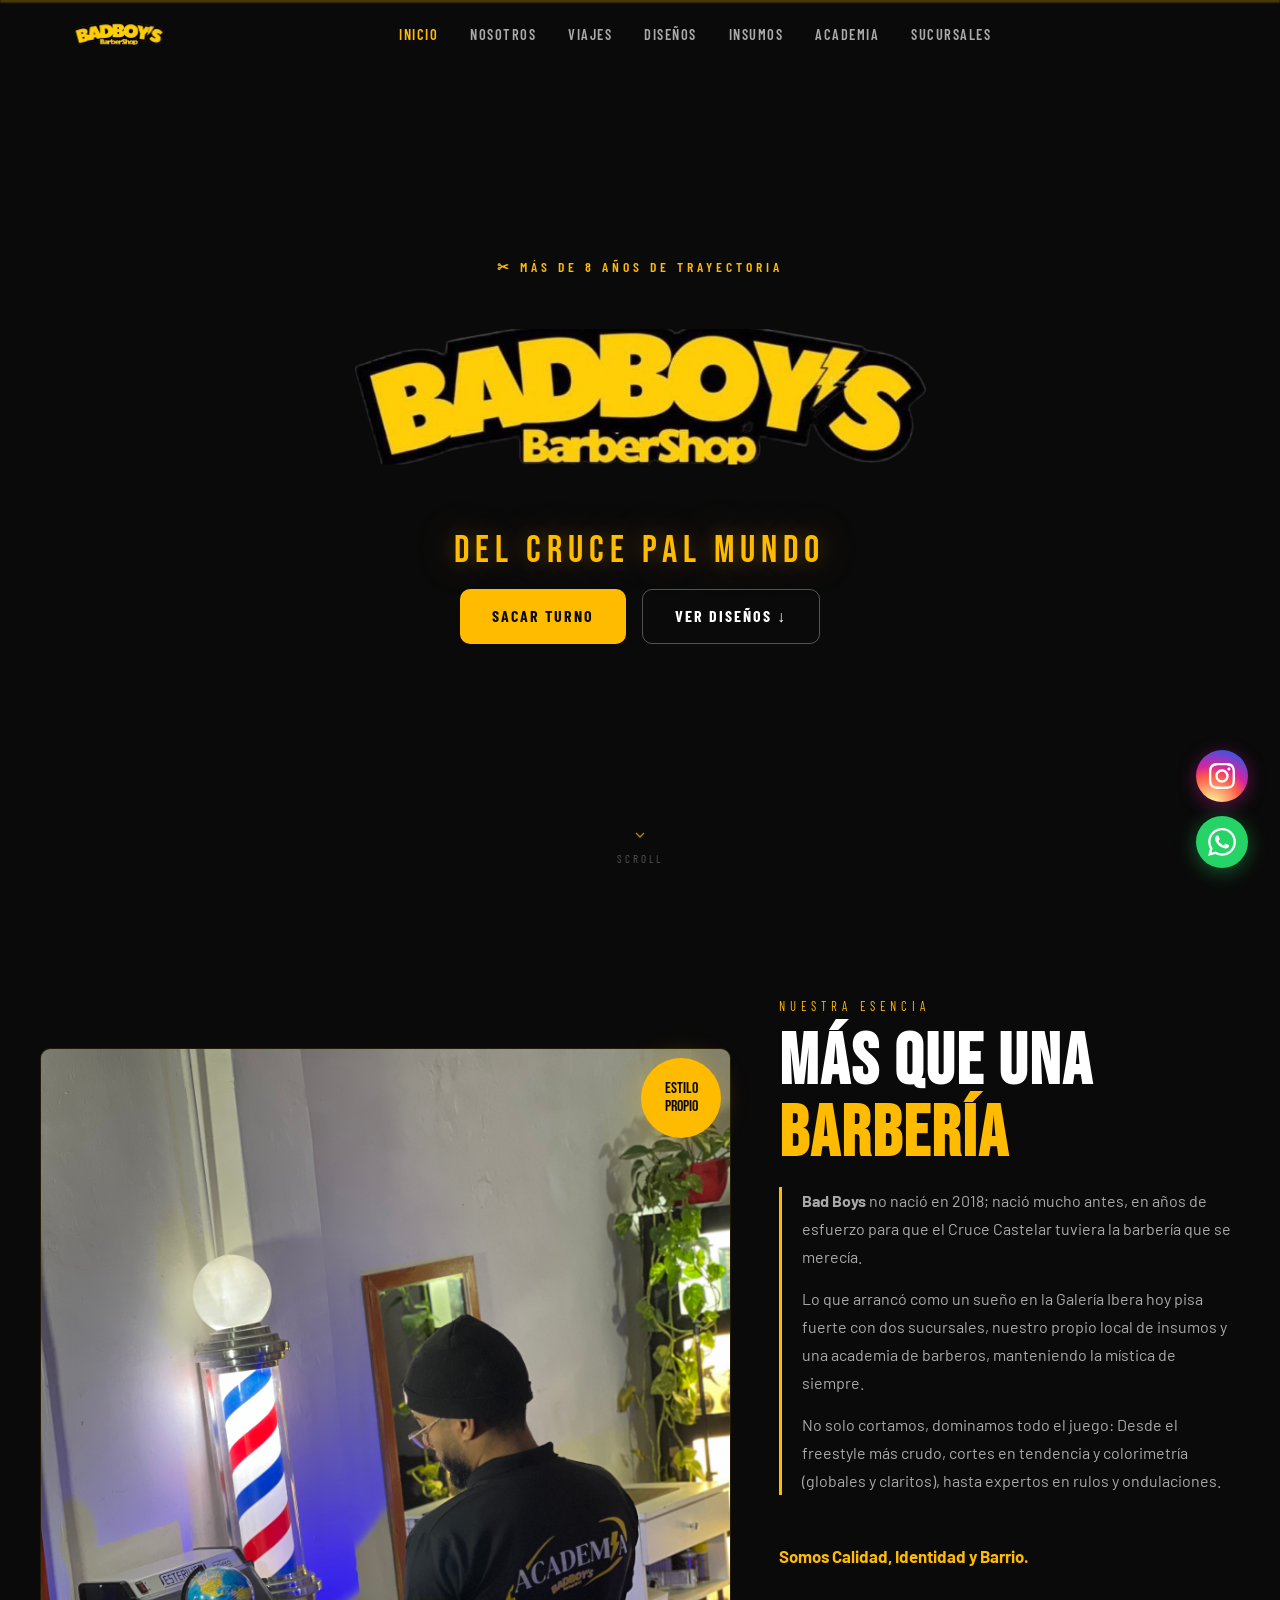
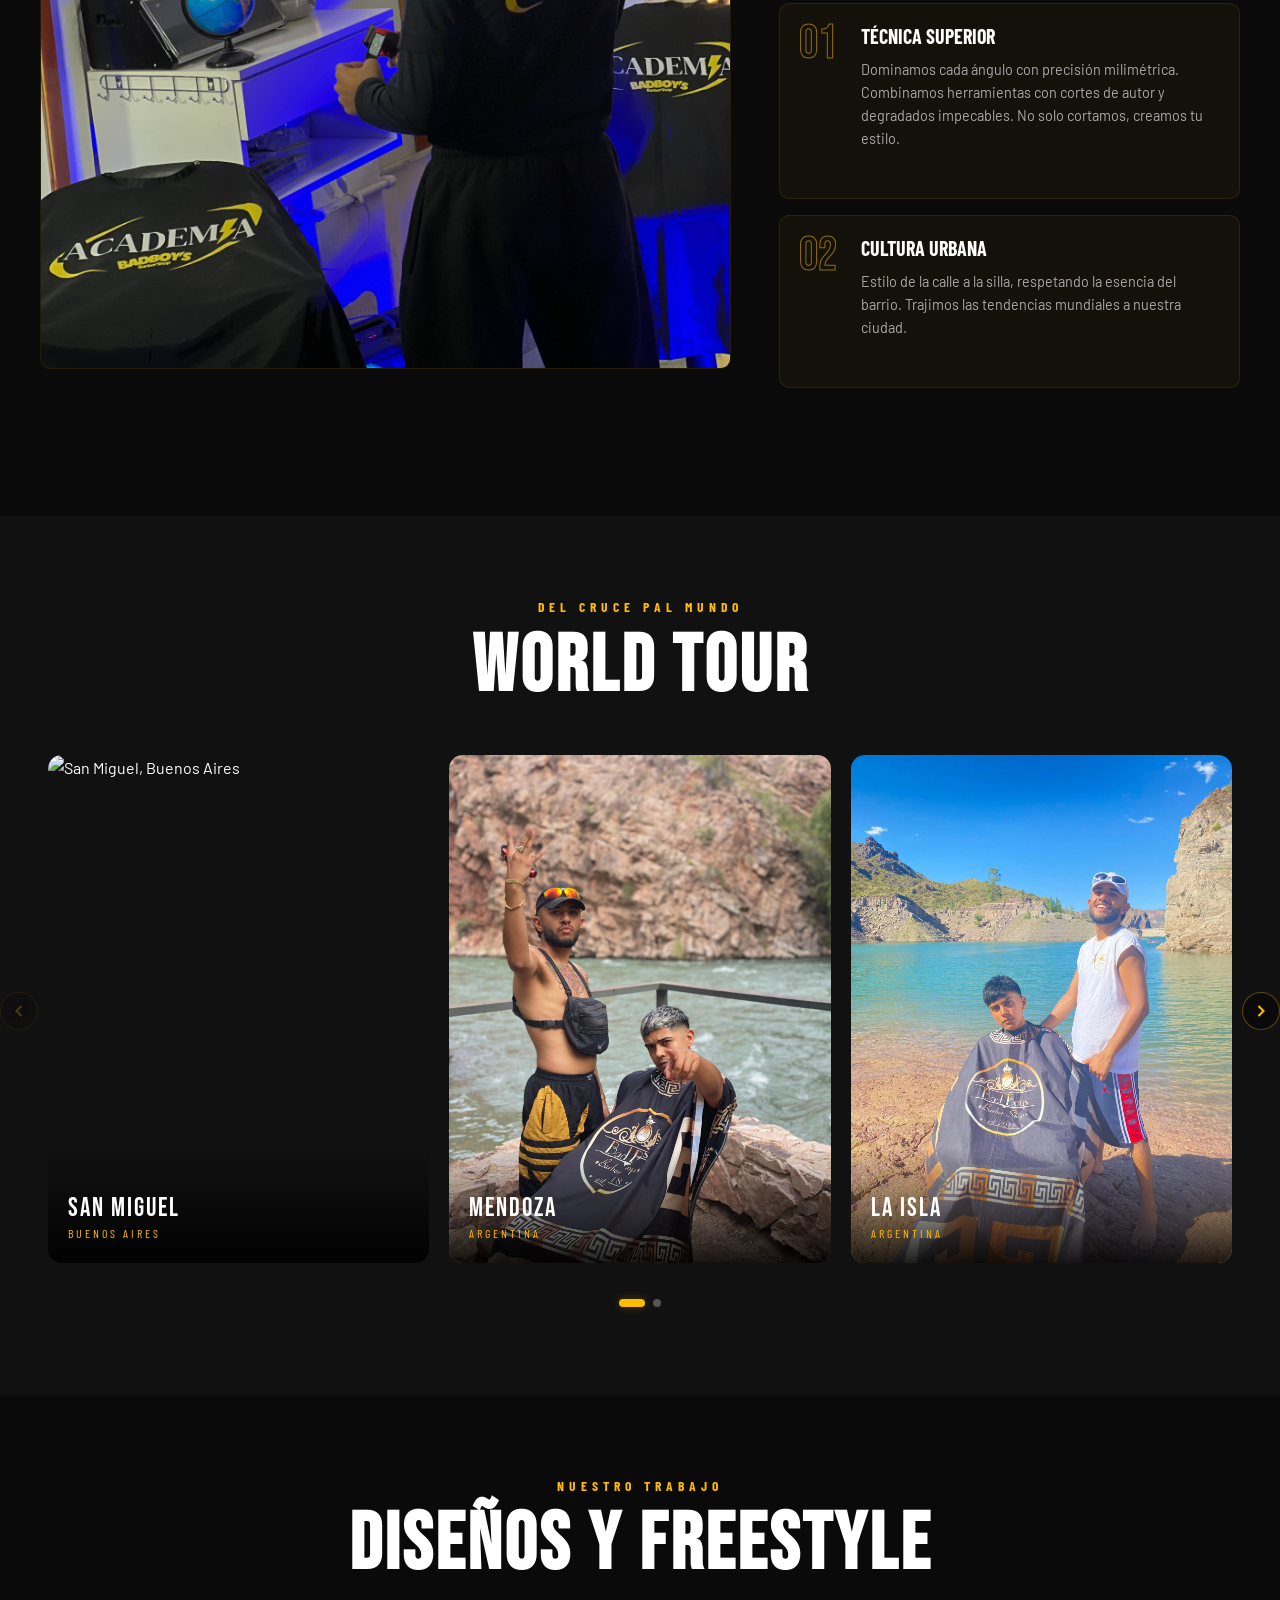
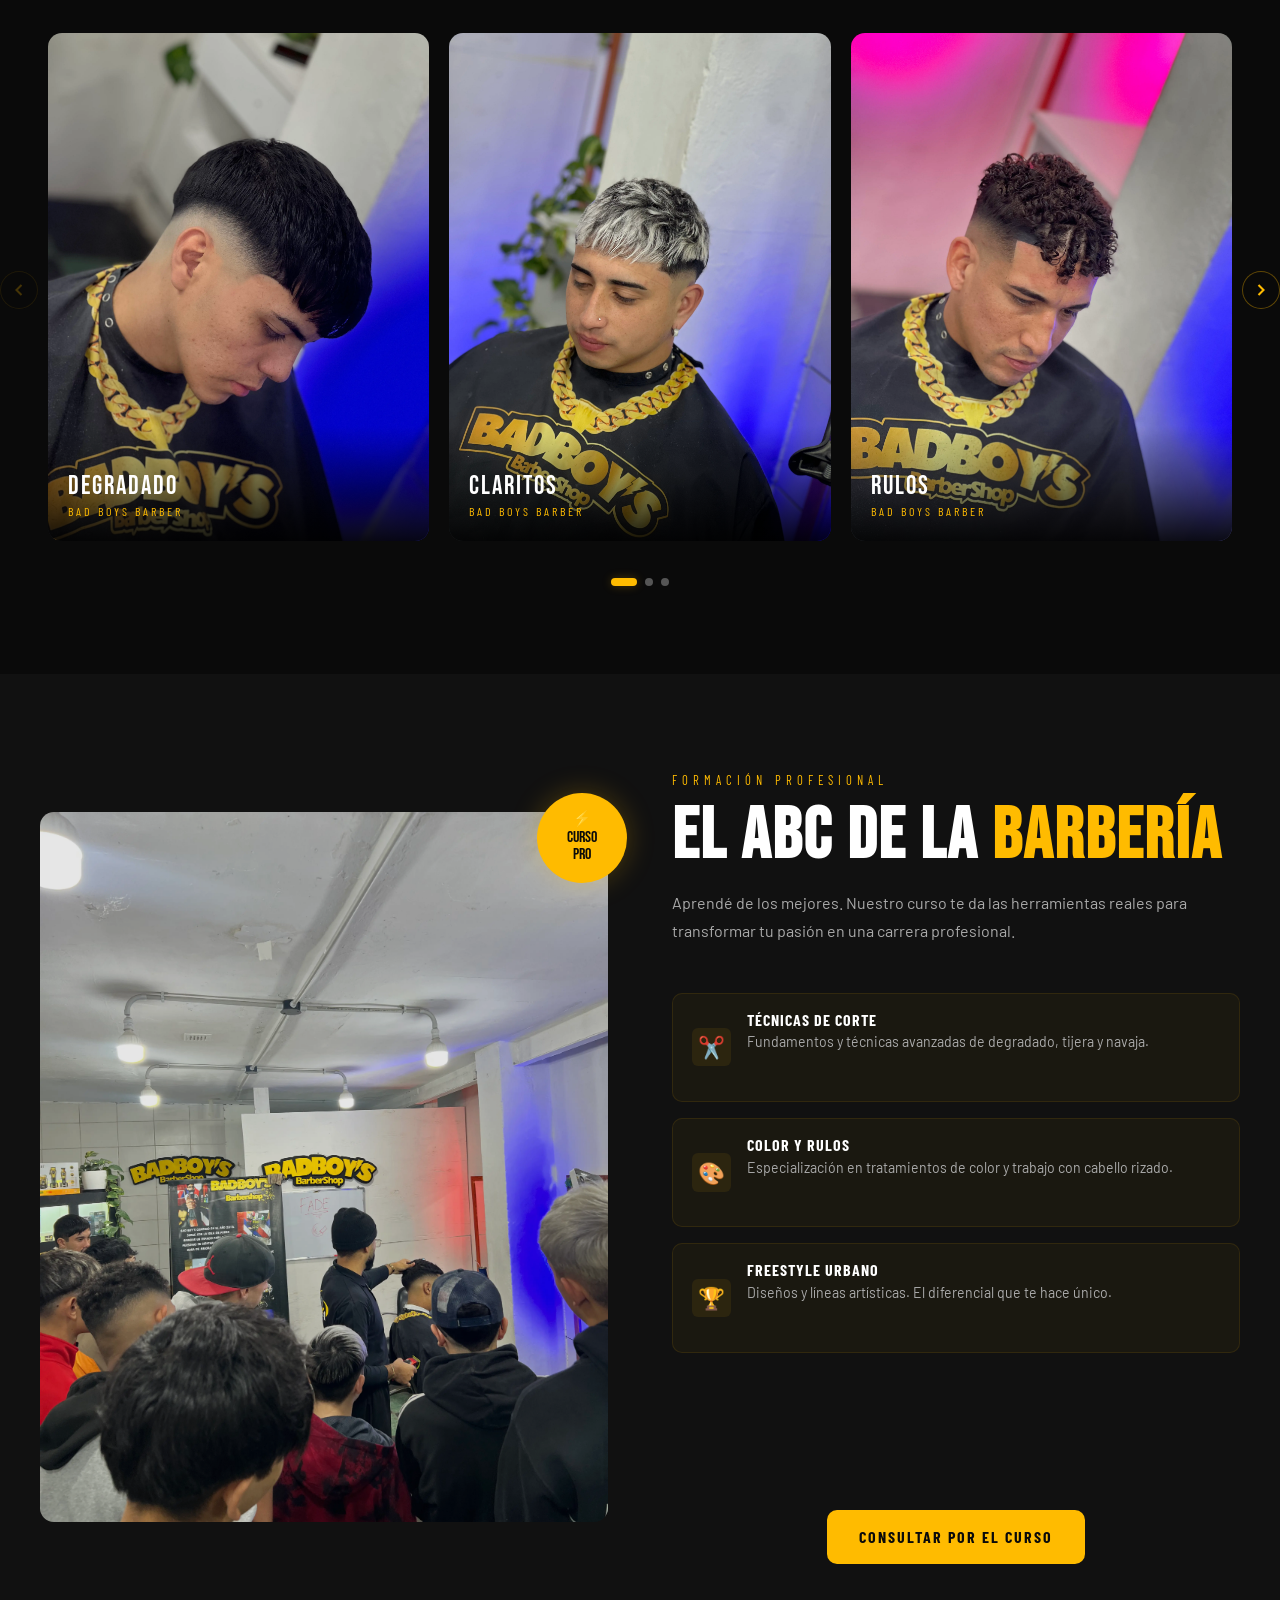
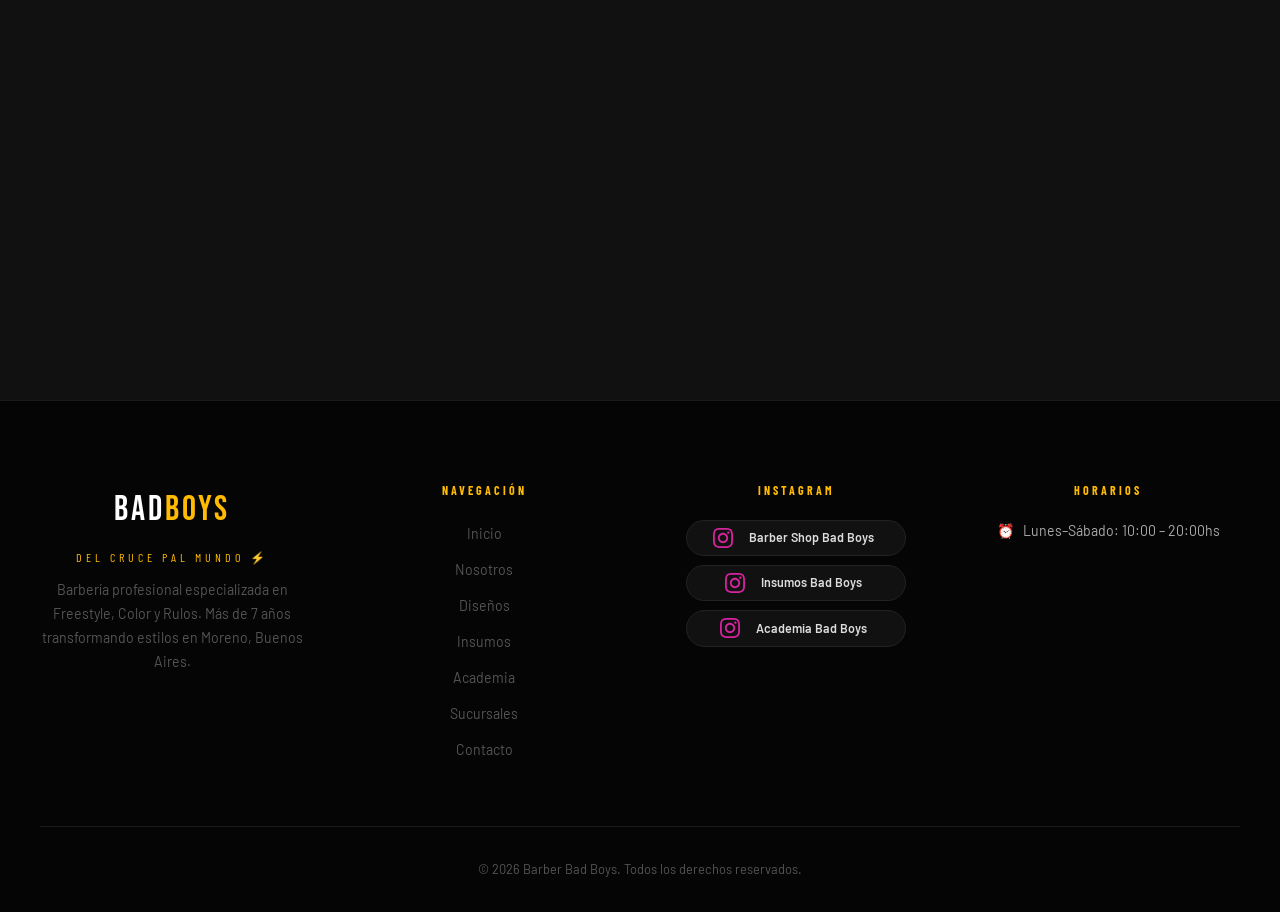
==== index.html @ 65cacd60 "Revision 2" ====
<!DOCTYPE html>
<html lang="es">
<head>
  <meta charset="UTF-8" />
  <meta name="viewport" content="width=device-width, initial-scale=1, maximum-scale=1, user-scalable=0, shrink-to-fit=no">
  <meta name="description" content="Barber Bad Boys — Más de 7 años en Freestyle, Color y Rulos. Del Cruce pal Mundo. Moreno, Buenos Aires." />
  <title>Barber Bad Boys | Barberia Cruce Castelar</title>
  <link rel="icon" type="image/x-icon" href="images/Logos/Favicon.png" />
  <link rel="preconnect" href="https://fonts.googleapis.com" />
  <link rel="preconnect" href="https://fonts.gstatic.com" crossorigin />
  <link href="https://fonts.googleapis.com/css2?family=Bebas+Neue&family=Barlow+Condensed:wght@400;600;700&family=Barlow:wght@300;400;500&display=swap" rel="stylesheet" />
  <link rel="stylesheet" href="css/style.css" />
<script type="application/ld+json">
{
  "@context": "https://schema.org",
  "@type": "BarberShop", 
  "name": "Bad Boys Barber",
  "url": "https://badboysbarber.com.ar",
  "logo": "https://badboysbarber.com.ar/logo/LogoBadBoys.svg",
  "description": "Barbería profesional, academia de barberos y venta de productos en Moreno, San Miguel y alrededores.",
  "address": {
    "@type": "PostalAddress",
    "addressLocality": "Moreno",
    "addressRegion": "Buenos Aires",
    "addressCountry": "AR"
  },
  "areaServed": [
    { "@type": "City", "name": "Moreno" },
    { "@type": "City", "name": "San Miguel" },
    { "@type": "City", "name": "Muñiz" },
    { "@type": "City", "name": "Bella Vista" }
  ],
  "hasOfferCatalog": {
    "@type": "OfferCatalog",
    "name": "Servicios de Bad Boys",
    "itemListElement": [
      {
        "@type": "Offer",
        "itemOffered": { "@type": "Service", "name": "Barbería" }
      },
      {
        "@type": "Offer",
        "itemOffered": { "@type": "Service", "name": "Academia de Barbería" }
      },
      {
        "@type": "Offer",
        "itemOffered": { "@type": "Warehouse", "name": "Venta de Productos" }
      }
    ]
  }
}
</script>
        </script>
</head>
  <!-- ===== NAVBAR ===== -->
  <nav id="navbar">
    <a href="index.html">
      <img src="images/Logos/LogoBadBoys.svg" alt="Barber Bad Boys" class="nav-logo">
    </a>

    <ul class="nav-links">
      <li><a href="#hero">Inicio</a></li>
      <li><a href="#nosotros">Nosotros</a></li>
      <li><a href="#viajes">Viajes</a></li>
      <li><a href="#galeria">Diseños</a></li>
      <li><a href="#insumos">Insumos</a></li>
      <li><a href="#academia">Academia</a></li>
      <li><a href="#sucursales">Sucursales</a></li>
    </ul>

    <button class="hamburger" aria-label="Abrir menú">
      <span></span><span></span><span></span>
    </button>
  </nav>

  <!-- Menú móvil -->
  <div class="mobile-menu">
    <a href="#hero">Inicio</a>
    <a href="#nosotros">Nosotros</a>
    <a href="#viajes">Viajes</a>
    <a href="#galeria">Diseños</a>
    <a href="#insumos">Insumos</a>
    <a href="#academia">Academia</a>
    <a href="#sucursales">Sucursales</a>
  </div>

  <!-- ===== HERO ===== -->
  <section id="hero">
    <div class="hero-bg"></div>
    <div class="hero-overlay"></div>
    <div class="hero-scanline"></div>

    <div class="hero-content">
      <p class="hero-eyebrow">✂ Más de 8 años de trayectoria</p>

      <h1 class="hero-title">
        <span class="hero-logo-contenedor">
          <img
            src="images/Logos/LogoBadBoys.svg"
            alt="Bad Boys- Cruce Castelar - Moreno, Buenos Aires"
            class="hero-logo-titulo"
          />
        </span>
      </h1>

      <p class="hero-slogan">DEL CRUCE PAL MUNDO</p>
      <h2 id="hero-oculto">Freestyle · Global · Diseños · Rulos · Claritos — Moreno, Buenos Aires</h2>

      <div class="hero-ctas">
        <a
          href="https://wa.me/5491136596097?text=Hola!%20Quiero%20sacar%20turno"
          target="_blank" rel="noopener"
          class="btn btn-primary"
        >Sacar Turno
        </a>
        <a href="#galeria" class="btn btn-outline">Ver Diseños ↓</a>
      </div>
    </div>

    <div class="scroll-hint" aria-hidden="true">
      <svg width="16" height="16" viewBox="0 0 24 24" fill="none" stroke="currentColor" stroke-width="2">
        <polyline points="6 9 12 15 18 9"></polyline>
      </svg>
      <span>Scroll</span>
    </div>
  </section>

  <!-- ===== NOSOTROS ===== -->
<section id="nosotros" class="reveal">
  <div class="container">
    <div class="academia-grid">

      <!-- COLUMNA 1: TODO EL TEXTO -->
      <div class="nosotros-content">
        <p class="section-label">Nuestra Esencia</p>
        <h2 class="section-title">Más que una <span class="accent">Barbería</span></h2>

        <div class="section-desc nosotros-desc">
          <p><strong>Bad Boys</strong> no nació en 2018; nació mucho antes, en años de esfuerzo para que el Cruce Castelar tuviera la barbería que se merecía.</p>
          <p>Lo que arrancó como un sueño en la Galería Ibera hoy pisa fuerte con dos sucursales, nuestro propio local de insumos y una academia de barberos, manteniendo la mística de siempre.</p>
          <p>No solo cortamos, dominamos todo el juego: Desde el freestyle más crudo, cortes en tendencia y colorimetría (globales y claritos), hasta expertos en rulos y ondulaciones.</p>
        </div>
        
        <p><strong id="nosotros-letra">Somos Calidad, Identidad y Barrio.</strong></p>

        <div class="academia-features">
          <div class="feature-item">
            <div class="feature-text">
              <span class="numero">01</span>
              <div class="texto">
                <h4>Técnica Superior</h4>
                <p>Dominamos cada ángulo con precisión milimétrica. Combinamos herramientas con cortes de autor y degradados impecables. No solo cortamos, creamos tu estilo.</p>
              </div>
            </div>
          </div>
          <div class="feature-item">
            <div class="feature-text">
              <span class="numero">02</span>
              <div class="texto">
                <h4>Cultura Urbana</h4>
                <p>Estilo de la calle a la silla, respetando la esencia del barrio. Trajimos las tendencias mundiales a nuestra ciudad.</p>
              </div>
            </div>
          </div>
        </div>
      </div>

      <!-- COLUMNA 2: LA IMAGEN -->
      <div class="nosotros-img-wrap">
        <img src="images/Esencia/barbero-mundo.jpg" alt="Barbería Bad Boys interior en Moreno, Buenos Aires" />
        <div class="academia-badge">
          <div class="inner">ESTILO<br>PROPIO</div>
        </div>
      </div>

    </div> <!-- Aquí cierra la academia-grid -->
  </div>
</section>

  <!-- ===== WORLD TOUR (VIAJES) ===== -->
  <section id="viajes" class="viajes reveal">
    <div class="viajes-header">
      <span class="viajes-subtitulo">DEL CRUCE PAL MUNDO</span>
      <h2 class="viajes-titulo">WORLD TOUR</h2>
    </div>

    <!-- Carrusel manual de viajes -->
    <div class="carrusel-contenedor" id="carrusel-viajes">

      <!-- Flecha anterior -->
      <button class="carrusel-flecha carrusel-prev" aria-label="Anterior">
        <svg width="20" height="20" viewBox="0 0 24 24" fill="none" stroke="currentColor" stroke-width="2.5">
          <polyline points="15 18 9 12 15 6"></polyline>
        </svg>
      </button>

      <!-- Área visible -->
      <div class="carrusel-viewport">
        <div class="carrusel-track">

          <!-- Ítem 1 -->
          <div class="viaje-item">
            <img src="images/Viajes/SanMiguel.webp" alt="San Miguel, Buenos Aires" loading="lazy">
            <div class="viaje-info">
              <span class="viaje-titulo">San Miguel</span>
              <span class="viaje-pais">Buenos Aires</span>
            </div>
          </div>

          <!-- Ítem 2 -->
          <div class="viaje-item">
            <img src="images/Viajes/Mendoza.webp" alt="Mendoza, Argentina" loading="lazy">
            <div class="viaje-info">
              <span class="viaje-titulo">Mendoza</span>
              <span class="viaje-pais">Argentina</span>
            </div>
          </div>

          <!-- Ítem 3 -->
          <div class="viaje-item">
            <img src="images/Viajes/Laisla.webp" alt="La isla - Santa Fe, Argentina" loading="lazy">
            <div class="viaje-info">
              <span class="viaje-titulo">La isla</span>
              <span class="viaje-pais">Argentina</span>
            </div>
          </div>

          <!-- Ítem 4 -->
          <div class="viaje-item">
            <img src="images/Viajes/SantiagodelEstero.webp" alt="Santiago del Estero, Argentina" loading="lazy">
            <div class="viaje-info">
              <span class="viaje-titulo">Santiago del Estero</span>
              <span class="viaje-pais">Argentina</span>
            </div>
          </div>


        </div>
      </div>

      <!-- Flecha siguiente -->
      <button class="carrusel-flecha carrusel-next" aria-label="Siguiente">
        <svg width="20" height="20" viewBox="0 0 24 24" fill="none" stroke="currentColor" stroke-width="2.5">
          <polyline points="9 18 15 12 9 6"></polyline>
        </svg>
      </button>

     
      <div class="carrusel-puntos" aria-label="Páginas del carrusel"></div>

    </div>
  </section>

  <!-- ===== GALERÍA DE DISEÑOS ===== -->
  <section id="galeria" class="viajes reveal"> 
  <div class="viajes-header">
    <span class="viajes-subtitulo">NUESTRO TRABAJO</span>
    <h2 class="viajes-titulo">DISEÑOS Y <span class="accent">FREESTYLE</span></h2>
  </div>

  <!-- Carrusel manual de galería (Estructura unificada) -->
  <div class="carrusel-contenedor" id="carrusel-galeria">

    <!-- Flecha anterior -->
    <button class="carrusel-flecha carrusel-prev" aria-label="Anterior">
      <svg width="20" height="20" viewBox="0 0 24 24" fill="none" stroke="currentColor" stroke-width="2.5">
        <polyline points="15 18 9 12 15 6"></polyline>
      </svg>
    </button>

    <!-- Área visible -->
    <div class="carrusel-viewport">
      <div class="carrusel-track">

        <!-- Ítem 1 -->
        <div class="viaje-item">
          <img src="images/Cortes/Corte1.webp" alt="Degradado en Moreno" loading="lazy">
          <div class="viaje-info">
            <span class="viaje-titulo">Degradado</span>
            <span class="viaje-pais">Bad Boys Barber</span>
          </div>
        </div>

        <!-- Ítem 2 -->
        <div class="viaje-item">
          <img src="images/Cortes/Global.webp" alt="Claritos en Moreno" loading="lazy">
          <div class="viaje-info">
            <span class="viaje-titulo">Claritos</span>
            <span class="viaje-pais">Bad Boys Barber</span>
          </div>
        </div>

        <!-- Ítem 3 -->
        <div class="viaje-item">
          <img src="images/Cortes/Rulos.webp" alt="Rulos en Moreno" loading="lazy">
          <div class="viaje-info">
            <span class="viaje-titulo">Rulos</span>
            <span class="viaje-pais">Bad Boys Barber</span>
          </div>
        </div>

        <!-- Ítem 4 -->
        <div class="viaje-item">
          <img src="images/Cortes/IMG_1520.webp" alt="Degradado en Moreno" loading="lazy">
          <div class="viaje-info">
            <span class="viaje-titulo">Degradado</span>
            <span class="viaje-pais">Bad Boys Barber</span>
          </div>
        </div>
        
        <!-- Ítem 1 -->
        <div class="viaje-item">
          <img src="images/Cortes/IMG_5696.webp" alt="Diseño en Moreno" loading="lazy">
          <div class="viaje-info">
            <span class="viaje-titulo">Diseño</span>
            <span class="viaje-pais">Bad Boys Barber</span>
          </div>
        </div>

        <!-- Ítem 2 -->
        <div class="viaje-item">
          <img src="images/Cortes/IMG_6217.webp" alt="Claritos en Moreno" loading="lazy">
          <div class="viaje-info">
            <span class="viaje-titulo">Claritos y Rulos</span>
            <span class="viaje-pais">Bad Boys Barber</span>
          </div>
        </div>

        <!-- Ítem 3 -->
        <div class="viaje-item">
          <img src="images/Cortes/IMG_8502.webp" alt="Global en Moreno" loading="lazy">
          <div class="viaje-info">
            <span class="viaje-titulo">Global</span>
            <span class="viaje-pais">Bad Boys Barber</span>
          </div>
        </div>

        <!-- Ítem 4 -->
        <div class="viaje-item">
          <img src="images/Cortes/IMG_6447.webp" alt="Claritos en Moreno" loading="lazy">
          <div class="viaje-info">
            <span class="viaje-titulo">Claritos</span>
            <span class="viaje-pais">Bad Boys Barber</span>
          </div>
        </div>

      </div>
    </div>

  
    <button class="carrusel-flecha carrusel-next" aria-label="Siguiente">
      <svg width="20" height="20" viewBox="0 0 24 24" fill="none" stroke="currentColor" stroke-width="2.5">
        <polyline points="9 18 15 12 9 6"></polyline>
      </svg>
    </button>

    <div class="carrusel-puntos" aria-label="Páginas del carrusel"></div>

  </div>
</section>
  <!-- ===== ACADEMIA ===== -->
  <section id="academia">
    <div class="container">
      <div class="academia-grid">

        <div class="academia-img-wrap reveal">
          <img src="images/Academia/Academia.webp" alt="Academia Bad Boys en Cruce Castelar — Moreno, Buenos Aires" />
          <div class="academia-badge">
            <div class="inner">⚡<br>CURSO<br>PRO</div>
          </div>
        </div>

        <div class="academia-content">
          <p class="section-label reveal">Formación Profesional</p>
          <h2 class="section-title reveal">EL ABC DE LA <span class="accent">BARBERÍA</span></h2>
          <p class="section-desc reveal">Aprendé de los mejores. Nuestro curso te da las herramientas reales para transformar tu pasión en una carrera profesional.</p>

          <div class="academia-features">
            <div class="feature-item reveal">
              <span class="feature-icon">✂️</span>
              <div class="feature-text">
                <h4>Técnicas de Corte</h4>
                <p>Fundamentos y técnicas avanzadas de degradado, tijera y navaja.</p>
              </div>
            </div>
            <div class="feature-item reveal" data-delay="100">
              <span class="feature-icon">🎨</span>
              <div class="feature-text">
                <h4>Color y Rulos</h4>
                <p>Especialización en tratamientos de color y trabajo con cabello rizado.</p>
              </div>
            </div>
            <div class="feature-item reveal" data-delay="200">
              <span class="feature-icon">🏆</span>
              <div class="feature-text">
                <h4>Freestyle Urbano</h4>
                <p>Diseños y líneas artísticas. El diferencial que te hace único.</p>
              </div>
            </div>
            <div class="feature-item reveal" data-delay="300">
              <span class="feature-icon">📲</span>
              <div class="feature-text">
                <h4>Gestión y Clientela</h4>
                <p>Cómo manejar tu agenda, tus redes y construir tu marca personal.</p>
              </div>
            </div>
          </div>
          <div class="hero-ctas">
        <a
          href="https://wa.me/5491136596097?text=Hola!%20Quiero%20info%20sobre%20el%20Curso%20de%20barber%C3%ADa%20Bad%20Boys"
          target="_blank" rel="noopener" class="btn btn-primary"
        >Consultar por el Curso
          </a>

      </div>
    </div>
  </section>

  <!-- ===== INSUMOS ===== -->
  <section id="insumos">
    <div class="container">
      <p class="section-label reveal">Tienda Profesional</p>
      <h2 class="section-title reveal">Insumos y <span class="accent">Productos</span></h2>
      <p class="section-desc reveal">Todo lo que el barbero necesita, en un solo lugar. Stock permanente y las mejores marcas del mercado.</p>

      <div class="productos-grid">

        <div class="producto-card reveal">
          <div class="producto-img">
            <img src="images/Insumos/maquinas-kemei.webp" alt="Máquinas Kemei profesionales" loading="lazy" />
          </div>
          <div class="producto-info">
            <p class="producto-tag">Máquinas</p>
            <h3 class="producto-name">Kit Kemei KM-8557</h3>
            <p class="producto-desc">Set profesional: clipper, trimmer y afeitadora. Motor potente, batería de larga duración.</p>
            <a href="https://wa.me/5491136596097?text=Quiero%20info%20sobre%20el%20Kit%20Kemei" target="_blank" class="producto-cta">Consultar precio →</a>
          </div>
        </div>

        <div class="producto-card reveal" data-delay="80">
          <div class="producto-img">
            <img src="images/Insumos/everest-shaver.webp" alt="Everest Professional Barber Shaver" loading="lazy" />
          </div>
          <div class="producto-info">
            <p class="producto-tag">Afeitadoras</p>
            <h3 class="producto-name">Everest Barber Shaver</h3>
            <p class="producto-desc">Motor 9000 RPM, cuchillas titanio doradas, batería Li-Ion. 2hs de autonomía.</p>
            <a href="https://wa.me/5491136596097?text=Quiero%20info%20sobre%20la%20Everest%20Shaver" target="_blank" class="producto-cta">Consultar precio →</a>
          </div>
        </div>

        <div class="producto-card reveal" data-delay="160">
          <div class="producto-img">
            <img src="images/Insumos/after-shave.webp" alt="After Shave Original Black" loading="lazy" />
          </div>
          <div class="producto-info">
            <p class="producto-tag">After Shave</p>
            <h3 class="producto-name">Original Black 400ml</h3>
            <p class="producto-desc">Colonia post afeitado hidratante. Refrescante y revitalizante. Todo tipo de piel.</p>
            <a href="https://wa.me/5491136596097?text=Quiero%20info%20sobre%20After%20Shave%20Original%20Black" target="_blank" class="producto-cta">Consultar precio →</a>
          </div>
        </div>

        <div class="producto-card reveal" data-delay="240">
          <div class="producto-img">
            <img src="images/Insumos/evejarra.webp" alt="Eve Jarra Barber Pro" loading="lazy" />
          </div>
          <div class="producto-info">
            <p class="producto-tag">Accesorios</p>
            <h3 class="producto-name">EveJarra Barber Pro</h3>
            <p class="producto-desc">Jarra esterilizadora profesional para herramientas. Indispensable en cualquier barbería.</p>
            <a href="https://wa.me/5491136596097?text=Quiero%20info%20sobre%20la%20EveJarra" target="_blank" class="producto-cta">Consultar precio →</a>
          </div>
        </div>

        <div class="producto-card reveal" data-delay="320">
          <div class="producto-img">
            <img src="images/Insumos/kit-pomada.webp" alt="Kit pomada y accesorios" loading="lazy" />
          </div>
          <div class="producto-info">
            <p class="producto-tag">Styling</p>
            <h3 class="producto-name">Kit Pomada Mate Navajas</h3>
            <p class="producto-desc">Pomada mate fijación fuerte, línea Navajas. Pack completo con accesorios de barbería.</p>
            <a href="https://wa.me/5491136596097?text=Quiero%20info%20sobre%20el%20Kit%20Pomada%20Navajas" target="_blank" class="producto-cta">Consultar precio →</a>
          </div>
        </div>

      </div>

      <div class="catalogo-link">
        <a href="Archivos/CatalogoINSUMOS-Mayo.pdf" target="_blank" rel="noopener" class="btn btn-outline reveal">
          Ver Catálogo Completo
        </a>
      </div>
    </div>
  </section>

  <!-- ===== SUCURSALES ===== -->
  <section id="sucursales">
    <div class="container">
      <p class="section-label reveal">Encontranos</p>
      <h2 class="section-title reveal">Nuestras <span class="accent">Sucursales</span></h2>
      <p class="section-desc reveal">Dos sedes para atenderte. Vení a vivir la experiencia Bad Boys.</p>

      <div class="sucursales-grid">

        <article class="sucursal-card main-branch reveal">
          <div class="sucursal-img">
            <img src="images/Sucursales/Sucursal2.jpg" alt="Barbería Bad Boys — Sede Principal Cruce Castelar" loading="lazy" />
          </div>
          <div class="sucursal-body">
            <span class="sucursal-badge">Sede Principal</span>
            <h3 class="sucursal-name">BAD BOYS AVENIDA</h3>
            <address class="sucursal-info">
              <span class="sucursal-calle">Av. Dr. Néstor Carlos Kirchner 3753</span>
              <span class="sucursal-ciudad">Moreno, Buenos Aires</span>
              <span class="sucursal-barrio">Cruce Castelar</span>
            </address>
            <div class="sucursal-links">
              <a href="https://wa.me/5491136596097?text=Hola!%20Quiero%20turno%20en%20Moreno" target="_blank" rel="noopener">💬 WhatsApp</a>
              <a href="https://www.instagram.com/badboys_barber_shop/" target="_blank" rel="noopener">📸 Instagram</a>
              <a href="https://www.google.com/maps/place/Bad+Boys+Barber+Shop+-+Sucursal+Avenida/@-34.5849228,-58.8308615,12z/data=!4m10!1m2!2m1!1sbad+boys!3m6!1s0x95bc97001653efc5:0xc6c2eb9dd433da29!8m2!3d-34.5852029!4d-58.7478012!15sCghiYWQgYm95c1oKIghiYWQgYm95c5IBC2JhcmJlcl9zaG9wmgFEQ2k5RFFVbFJRVU52WkVOb2RIbGpSamx2VDIxT2RXUjZXWGxUTTJneFUxaFJlRkl5U2paV1ZYTXlZMjVhYTJGWFl4QULgAQD6AQQIABA-!16s%2Fg%2F11ycj3mr4t?entry=ttu&g_ep=EgoyMDI2MDUwNi4wIKXMDSoASAFQAw%3D%3D" target="_blank" rel="noopener">📍 Cómo llegar</a>
            </div>
          </div>
        </article>

        <article class="sucursal-card reveal" data-delay="120">
          <div class="sucursal-img">
            <img src="images/Sucursales/galeria.webp" alt="Barbería Bad Boys — Sucursal Galería Iberá" loading="lazy" />
          </div>
          <div class="sucursal-body">
            <span class="sucursal-badge">Segunda Sede</span>
            <h3 class="sucursal-name">BAD BOYS GALERÍA</h3>
            <address class="sucursal-info">
              <span class="sucursal-calle">Av. Dr. Néstor Carlos Kirchner 3778</span>
              <span class="sucursal-ciudad">Moreno, Buenos Aires</span>
              <span class="sucursal-barrio">Cruce Castelar</span>
            </address>
            <div class="sucursal-links">
              <a href="https://wa.me/5491136596097?text=Hola!%20Quiero%20info%20de%20la%20segunda%20sede" target="_blank" rel="noopener">💬 WhatsApp</a>
              <a href="https://www.instagram.com/badboys_barber_shop/" target="_blank" rel="noopener">📸 Instagram</a>
              <a href="https://www.google.com/maps/place/Bad+Boys+Barber+Shop/@-34.5850963,-58.751036,17z/data=!3m1!4b1!4m6!3m5!1s0x95bcbdd90ff8ac1d:0x8421d72783e635c1!8m2!3d-34.5851007!4d-58.7484611!16s%2Fg%2F11h6s7_7_2?entry=ttu" target="_blank" rel="noopener">📍 Cómo llegar</a>
            </div>
          </div>
        </article>

      </div>
    </div>
  </section>

  <!-- ===== FOOTER ===== -->
  <footer id="footer">
    <div class="container">
      <div class="footer-grid">

        <div class="footer-brand">
          <div class="footer-logo">BAD<span>BOYS</span></div>
          <p class="footer-tagline">Del Cruce Pal Mundo ⚡</p>
          <p class="footer-desc">Barbería profesional especializada en Freestyle, Color y Rulos. Más de 7 años transformando estilos en Moreno, Buenos Aires.</p>
        </div>

        <div class="footer-col">
          <h4>Navegación</h4>
          <ul>
            <li><a href="#hero">Inicio</a></li>
            <li><a href="#nosotros">Nosotros</a></li>
            <li><a href="#galeria">Diseños</a></li>
            <li><a href="#insumos">Insumos</a></li>
            <li><a href="#academia">Academia</a></li>
            <li><a href="#sucursales">Sucursales</a></li>
            <li><a href="contacto.html">Contacto</a></li>
          </ul>
        </div>

        <div class="footer-col">
          <h4>Instagram</h4>
          <div class="footer-ig-list">
            <a href="https://www.instagram.com/badboys_barber_shop/" target="_blank" rel="noopener" class="footer-ig-pill">
              <svg class="footer-ig-icon" viewBox="0 0 24 24" fill="currentColor"><path d="M12 2.163c3.204 0 3.584.012 4.85.07 3.252.148 4.771 1.691 4.919 4.919.058 1.265.069 1.645.069 4.849 0 3.205-.012 3.584-.069 4.849-.149 3.225-1.664 4.771-4.919 4.919-1.266.058-1.644.07-4.85.07-3.204 0-3.584-.012-4.849-.07-3.26-.149-4.771-1.699-4.919-4.92-.058-1.265-.07-1.644-.07-4.849 0-3.204.013-3.583.07-4.849.149-3.227 1.664-4.771 4.919-4.919 1.266-.057 1.645-.069 4.849-.069zm0-2.163c-3.259 0-3.667.014-4.947.072-4.358.2-6.78 2.618-6.98 6.98-.059 1.281-.073 1.689-.073 4.948 0 3.259.014 3.668.072 4.948.2 4.358 2.618 6.78 6.98 6.98 1.281.058 1.689.072 4.948.072 3.259 0 3.668-.014 4.948-.072 4.354-.2 6.782-2.618 6.979-6.98.059-1.28.073-1.689.073-4.948 0-3.259-.014-3.667-.072-4.947-.196-4.354-2.617-6.78-6.979-6.98-1.281-.059-1.69-.073-4.949-.073zm0 5.838c-3.403 0-6.162 2.759-6.162 6.162s2.759 6.163 6.162 6.163 6.162-2.759 6.162-6.163c0-3.403-2.759-6.162-6.162-6.162zm0 10.162c-2.209 0-4-1.79-4-4 0-2.209 1.791-4 4-4s4 1.791 4 4c0 2.21-1.791 4-4 4zm6.406-11.845c-.796 0-1.441.645-1.441 1.44s.645 1.44 1.441 1.44c.795 0 1.439-.645 1.439-1.44s-.644-1.44-1.439-1.44z"/></svg>
              <div class="footer-ig-pill-text"><span>Barber Shop Bad Boys</span></div>
            </a>
            <a href="https://www.instagram.com/barberinsumos.badboys/" target="_blank" rel="noopener" class="footer-ig-pill">
              <svg class="footer-ig-icon" viewBox="0 0 24 24" fill="currentColor"><path d="M12 2.163c3.204 0 3.584.012 4.85.07 3.252.148 4.771 1.691 4.919 4.919.058 1.265.069 1.645.069 4.849 0 3.205-.012 3.584-.069 4.849-.149 3.225-1.664 4.771-4.919 4.919-1.266.058-1.644.07-4.85.07-3.204 0-3.584-.012-4.849-.07-3.26-.149-4.771-1.699-4.919-4.92-.058-1.265-.07-1.644-.07-4.849 0-3.204.013-3.583.07-4.849.149-3.227 1.664-4.771 4.919-4.919 1.266-.057 1.645-.069 4.849-.069zm0-2.163c-3.259 0-3.667.014-4.947.072-4.358.2-6.78 2.618-6.98 6.98-.059 1.281-.073 1.689-.073 4.948 0 3.259.014 3.668.072 4.948.2 4.358 2.618 6.78 6.98 6.98 1.281.058 1.689.072 4.948.072 3.259 0 3.668-.014 4.948-.072 4.354-.2 6.782-2.618 6.979-6.98.059-1.28.073-1.689.073-4.948 0-3.259-.014-3.667-.072-4.947-.196-4.354-2.617-6.78-6.979-6.98-1.281-.059-1.69-.073-4.949-.073zm0 5.838c-3.403 0-6.162 2.759-6.162 6.162s2.759 6.163 6.162 6.163 6.162-2.759 6.162-6.163c0-3.403-2.759-6.162-6.162-6.162zm0 10.162c-2.209 0-4-1.79-4-4 0-2.209 1.791-4 4-4s4 1.791 4 4c0 2.21-1.791 4-4 4zm6.406-11.845c-.796 0-1.441.645-1.441 1.44s.645 1.44 1.441 1.44c.795 0 1.439-.645 1.439-1.44s-.644-1.44-1.439-1.44z"/></svg>
              <div class="footer-ig-pill-text"><span>Insumos Bad Boys</span></div>
            </a>
            <a href="https://www.instagram.com/academia.badboys/" target="_blank" rel="noopener" class="footer-ig-pill">
              <svg class="footer-ig-icon" viewBox="0 0 24 24" fill="currentColor"><path d="M12 2.163c3.204 0 3.584.012 4.85.07 3.252.148 4.771 1.691 4.919 4.919.058 1.265.069 1.645.069 4.849 0 3.205-.012 3.584-.069 4.849-.149 3.225-1.664 4.771-4.919 4.919-1.266.058-1.644.07-4.85.07-3.204 0-3.584-.012-4.849-.07-3.26-.149-4.771-1.699-4.919-4.92-.058-1.265-.07-1.644-.07-4.849 0-3.204.013-3.583.07-4.849.149-3.227 1.664-4.771 4.919-4.919 1.266-.057 1.645-.069 4.849-.069zm0-2.163c-3.259 0-3.667.014-4.947.072-4.358.2-6.78 2.618-6.98 6.98-.059 1.281-.073 1.689-.073 4.948 0 3.259.014 3.668.072 4.948.2 4.358 2.618 6.78 6.98 6.98 1.281.058 1.689.072 4.948.072 3.259 0 3.668-.014 4.948-.072 4.354-.2 6.782-2.618 6.979-6.98.059-1.28.073-1.689.073-4.948 0-3.259-.014-3.667-.072-4.947-.196-4.354-2.617-6.78-6.979-6.98-1.281-.059-1.69-.073-4.949-.073zm0 5.838c-3.403 0-6.162 2.759-6.162 6.162s2.759 6.163 6.162 6.163 6.162-2.759 6.162-6.163c0-3.403-2.759-6.162-6.162-6.162zm0 10.162c-2.209 0-4-1.79-4-4 0-2.209 1.791-4 4-4s4 1.791 4 4c0 2.21-1.791 4-4 4zm6.406-11.845c-.796 0-1.441.645-1.441 1.44s.645 1.44 1.441 1.44c.795 0 1.439-.645 1.439-1.44s-.644-1.44-1.439-1.44z"/></svg>
              <div class="footer-ig-pill-text"><span>Academia Bad Boys</span></div>
            </a>
          </div>
        </div>

        <div class="footer-col footer-contact">
          <h4>Horarios</h4>
          <p>⏰ <span>Lunes–Sábado: 10:00 – 20:00hs</span></p>
        </div>

      </div>

      <div class="footer-bottom">
        <p>&copy; <span class="current-year"></span> Barber Bad Boys. Todos los derechos reservados.</p>
      </div>
    </div>
  </footer>

  <!-- ===== BOTÓN FLOTANTE INSTAGRAM ===== -->
  <a
    href="https://www.instagram.com/badboys_barber_shop/"
    target="_blank" rel="noopener"
    class="ig-float"
    aria-label="Instagram"
  >
    <svg viewBox="0 0 24 24" fill="currentColor"><path d="M12 2.163c3.204 0 3.584.012 4.85.07 3.252.148 4.771 1.691 4.919 4.919.058 1.265.069 1.645.069 4.849 0 3.205-.012 3.584-.069 4.849-.149 3.225-1.664 4.771-4.919 4.919-1.266.058-1.644.07-4.85.07-3.204 0-3.584-.012-4.849-.07-3.26-.149-4.771-1.699-4.919-4.92-.058-1.265-.07-1.644-.07-4.849 0-3.204.013-3.583.07-4.849.149-3.227 1.664-4.771 4.919-4.919 1.266-.057 1.645-.069 4.849-.069zm0-2.163c-3.259 0-3.667.014-4.947.072-4.358.2-6.78 2.618-6.98 6.98-.059 1.281-.073 1.689-.073 4.948 0 3.259.014 3.668.072 4.948.2 4.358 2.618 6.78 6.98 6.98 1.281.058 1.689.072 4.948.072 3.259 0 3.668-.014 4.948-.072 4.354-.2 6.782-2.618 6.979-6.98.059-1.28.073-1.689.073-4.948 0-3.259-.014-3.667-.072-4.947-.196-4.354-2.617-6.78-6.979-6.98-1.281-.059-1.69-.073-4.949-.073zm0 5.838c-3.403 0-6.162 2.759-6.162 6.162s2.759 6.163 6.162 6.163 6.162-2.759 6.162-6.163c0-3.403-2.759-6.162-6.162-6.162zm0 10.162c-2.209 0-4-1.79-4-4 0-2.209 1.791-4 4-4s4 1.791 4 4c0 2.21-1.791 4-4 4zm6.406-11.845c-.796 0-1.441.645-1.441 1.44s.645 1.44 1.441 1.44c.795 0 1.439-.645 1.439-1.44s-.644-1.44-1.439-1.44z"/></svg>
  </a>

  <!-- ===== BOTÓN FLOTANTE WHATSAPP ===== -->
  <a
    href="https://wa.me/5491136596097?text=Hola!%20Quiero%20sacar%20turno"
    target="_blank" rel="noopener"
    class="wa-float"
    aria-label="WhatsApp"
  >
    <svg viewBox="0 0 24 24" xmlns="http://www.w3.org/2000/svg">
      <path d="M17.472 14.382c-.297-.149-1.758-.867-2.03-.967-.273-.099-.471-.148-.67.15-.197.297-.767.966-.94 1.164-.173.199-.347.223-.644.075-.297-.15-1.255-.463-2.39-1.475-.883-.788-1.48-1.761-1.653-2.059-.173-.297-.018-.458.13-.606.134-.133.298-.347.446-.52.149-.174.198-.298.298-.497.099-.198.05-.371-.025-.52-.075-.149-.669-1.612-.916-2.207-.242-.579-.487-.5-.669-.51-.173-.008-.371-.01-.57-.01-.198 0-.52.074-.792.372-.272.297-1.04 1.016-1.04 2.479 0 1.462 1.065 2.875 1.213 3.074.149.198 2.096 3.2 5.077 4.487.709.306 1.262.489 1.694.625.712.227 1.36.195 1.871.118.571-.085 1.758-.719 2.006-1.413.248-.694.248-1.289.173-1.413-.074-.124-.272-.198-.57-.347m-5.421 7.403h-.004a9.87 9.87 0 01-5.031-1.378l-.361-.214-3.741.982.998-3.648-.235-.374a9.86 9.86 0 01-1.51-5.26c.001-5.45 4.436-9.884 9.888-9.884 2.64 0 5.122 1.03 6.988 2.898a9.825 9.825 0 012.893 6.994c-.003 5.45-4.437 9.884-9.885 9.884m8.413-18.297A11.815 11.815 0 0012.05 0C5.495 0 .16 5.335.157 11.892c0 2.096.547 4.142 1.588 5.945L.057 24l6.305-1.654a11.882 11.882 0 005.683 1.448h.005c6.554 0 11.89-5.335 11.893-11.893a11.821 11.821 0 00-3.48-8.413z"/>
    </svg>
  </a>

  <script src="js/script.js"></script>
</body>
</html>
---- css/style.css ----
@import url('https://fonts.googleapis.com/css2?family=Bebas+Neue&family=Barlow+Condensed:wght@400;600;700&family=Barlow:wght@300;400;500&display=swap');

/* ============================================================
   VARIABLES GLOBALES
   ============================================================ */
:root {
  --negro:        #0a0a0a;
  --negro-2:      #111111;
  --negro-3:      #1a1a1a;
  --amarillo:     #ffbb00;
  --amarillo-2:   #ffd040;
  --amarillo-glow: rgba(255, 187, 0, 0.25);
  --blanco:       #ffffff;
  --gris:         #aaaaaa;
  --gris-2:       #555555;
  --fuente-display: 'Bebas Neue', cursive;
  --fuente-cuerpo:  'Barlow', sans-serif;
  --fuente-cond:    'Barlow Condensed', sans-serif;
  --transicion:     0.35s cubic-bezier(0.25, 0.46, 0.45, 0.94);
  --radio:          10px;
  --radio-lg:       14px;
  /* Espacio entre ítems del carrusel (debe coincidir con el GAP_PX del JS) */
  --carrusel-gap:   20px;
}

/* ============================================================
   RESET Y BASE
   ============================================================ */
*, *::before, *::after {
  box-sizing: border-box;
  margin: 0;
  padding: 0;
}

html {
  scroll-behavior: smooth;
  font-size: 16px;
  width: 100%;
  overflow-x: hidden;
  position: relative;
}

body {
  background-color: var(--negro);
  color: var(--blanco);
  font-family: var(--fuente-cuerpo);
  line-height: 1.65;
  overflow-x: hidden;
}

img {
  max-width: 100%;
  display: block;
}

a {
  text-decoration: none;
  color: inherit;
}

ul {
  list-style: none;
}

::-webkit-scrollbar { width: 5px; }
::-webkit-scrollbar-track { background: var(--negro); }
::-webkit-scrollbar-thumb { background: var(--amarillo); border-radius: 99px; }
::selection { background: var(--amarillo); color: var(--negro); }

/* ============================================================
   NAVBAR
   ============================================================ */
#navbar {
  position: fixed;
  top: 0;
  left: 0;
  width: 100%;
  z-index: 1000;
  padding: 0 5%;
  height: 68px;
  display: flex;
  align-items: center;
  justify-content: space-between;
  background: transparent;
  transition: background var(--transicion), box-shadow var(--transicion);
}

#navbar.scrolled {
  background: rgba(10, 10, 10, 0.97);
  box-shadow: 0 2px 30px rgba(255, 187, 0, 0.1);
  backdrop-filter: blur(12px);
}

.nav-logo {
  width: 110px;
  height: auto;
}

.nav-links {
  display: flex;
  gap: 2rem;
  align-items: center;
  margin: 0 auto;
}

.nav-links a {
  font-family: var(--fuente-cond);
  font-size: 0.9rem;
  font-weight: 600;
  letter-spacing: 1.5px;
  text-transform: uppercase;
  color: var(--gris);
  position: relative;
  transition: color var(--transicion);
}

.nav-links a::after {
  content: '';
  position: absolute;
  bottom: -4px;
  left: 0;
  width: 0;
  height: 2px;
  background: var(--amarillo);
  transition: width var(--transicion);
}

.nav-links a:hover,
.nav-links a.active {
  color: var(--amarillo);
}

.nav-links a:hover::after {
  width: 100%;
}

/* Hamburger */
.hamburger {
  display: none;
  flex-direction: column;
  gap: 5px;
  cursor: pointer;
  background: none;
  border: none;
  padding: 20px;
  z-index: 1100;
  margin-left: auto;
}

.hamburger span {
  display: block;
  width: 26px;
  height: 2px;
  background: var(--blanco);
  transition: var(--transicion);
  transform-origin: center;
}

.hamburger.open span:nth-child(1) { transform: translateY(7px) rotate(45deg); }
.hamburger.open span:nth-child(2) { opacity: 0; }
.hamburger.open span:nth-child(3) { transform: translateY(-7px) rotate(-45deg); }

/* Menú móvil */
.mobile-menu {
  display: none;
  position: fixed;
  inset: 0;
  background: rgba(10, 10, 10, 0.98);
  z-index: 999;
  flex-direction: column;
  align-items: center;
  justify-content: center;
  gap: 2.5rem;
}

.mobile-menu.open { display: flex; }

.mobile-menu a {
  font-family: var(--fuente-display);
  font-size: 2.2rem;
  letter-spacing: 3px;
  color: var(--blanco);
  transition: color var(--transicion);
}

.mobile-menu a:hover { color: var(--amarillo); }

/* ============================================================
   HERO
   ============================================================ */
#hero {
  position: relative;
  min-height: 100vh;
  display: flex;
  align-items: center;
  justify-content: center;
  overflow: hidden;
}

/* Fondo: cambiar imagen aquí si es necesario */
.hero-bg {
  position: absolute;
  inset: 0;
  background-image: url('../images/logos/fondohero.jpg');
  background-size: cover;
  background-position: center top;
  filter: brightness(0.35) saturate(1.2);
  transform: scale(1);
  animation: heroZoom 14s ease-in-out infinite alternate;
}
@media (max-width: 600px) {
  .hero-bg {
    background-position: 50% center; 
    background-image: url('../images/logos/fondohero1.jpg');
    
    /* Si sentís que el barbero queda muy chico, 
       podés compensar con un pelín de scale */
    transform: scale(1); 
  }
}

@media (max-width: 600px) {
  .hero-bg {
    /* Mantenemos la foto grande y abajo */
    background-size: 180% !important;
    background-position: center 25% !important; 
    background-repeat: no-repeat !important;
    transform: scale(1) !important;
  }

  .hero-overlay {
    /* ESTA ES LA MAGIA: El degradado de tres puntos */
    background: linear-gradient(
      to bottom,
      #0a0a0a 0%,            /* 1. Negro total arriba (tapa el borde superior) */
      rgba(10, 10, 10, 0) 40%, /* 2. Transparente total en el medio (se ve la foto clara) */
      rgba(10, 10, 10, 0) 70%, /* 3. Sigue transparente un poco más */
      #0a0a0a 100%           /* 4. Negro total abajo (tapa el borde inferior) */
    ) !important;
    opacity: 1 !important;
  }
}
  #hero {
    /* Aseguramos que el fondo de la sección sea negro */
    background-color: #0a0a0a; 
  }

@keyframes heroZoom {
  from { transform: scale(1.05); }
  to   { transform: scale(1.13); }
}

.hero-overlay {
  position: absolute;
  inset: 0;
  background: linear-gradient(
    to bottom,
    rgba(10, 10, 10, 0.2)  0%,
    rgba(10, 10, 10, 0.5)  60%,
    rgba(10, 10, 10, 1)   100%
  );
}

.hero-scanline {
  position: absolute;
  top: 0;
  left: 0;
  width: 100%;
  height: 2px;
  background: var(--amarillo);
  opacity: 0.45;
  animation: scanline 7s linear infinite;
  filter: blur(1px);
  pointer-events: none;
}

@keyframes scanline {
  from { top: 0;    opacity: 0.45; }
  to   { top: 100%; opacity: 0; }
}

.hero-content {
  position: relative;
  z-index: 2;
  text-align: center;
  padding: 2rem 1.5rem;
  animation: heroFadeIn 1.2s ease forwards;
}

@keyframes heroFadeIn {
  from { opacity: 0; transform: translateY(30px); }
  to   { opacity: 1; transform: translateY(0); }
}

.hero-eyebrow {
  font-family: var(--fuente-cond);
  font-size: 0.85rem;
  font-weight: 600;
  letter-spacing: 4px;
  text-transform: uppercase;
  color: var(--amarillo);
  margin-bottom: 1rem;
  opacity: 0;
  animation: heroFadeIn 1s ease 0.3s forwards;
}


/* Contenedor del logo dentro del título */
.hero-logo-contenedor {
  display: block;
  padding: 8px 0;
}

/* Logo SVG en el Hero — proporcional al texto "BAD BOYS" original */
.hero-logo-titulo {
  height: 190px;
  width: auto;
  margin: 0 auto;
  /* Si el SVG es oscuro, descomentá la línea de abajo para hacerlo blanco:
     filter: brightness(0) invert(1); */
  /* Si querés que tome el color amarillo de la marca:
     filter: brightness(0) saturate(100%) invert(75%) sepia(80%) saturate(700%) hue-rotate(2deg); */
}

.hero-slogan {
  font-family: var(--fuente-display);
  font-size: clamp(1.4rem, 4vw, 2.4rem);
  letter-spacing: 6px;
  color: var(--amarillo);
  margin: 1.2rem 0 0.4rem;
  text-shadow: 0 0 20px var(--amarillo-glow), 0 0 45px var(--amarillo-glow);
  opacity: 0;
  animation: heroFadeIn 1s ease 0.7s forwards;
}

#hero-oculto{
  position: absolute;
  width: 1px;
  height: 1px;
  padding: 0;
  margin: -1px;
  overflow: hidden;
  clip: rect(0, 0, 0, 0);
  white-space: nowrap;
  border: 0;
}
.hero-sub {
  font-size: 0.95rem;
  color: var(--blanco);
  letter-spacing: 1px;
  margin-bottom: 2.5rem;
  opacity: 0;
  animation: heroFadeIn 1s ease 0.9s forwards;
}

.hero-ctas {
  display: flex;
  gap: 1rem;
  justify-content: center;
  flex-wrap: wrap;
  opacity: 0;
  animation: heroFadeIn 1s ease 1.1s forwards;
}

/* Indicador de scroll */
.scroll-hint {
  position: absolute;
  bottom: 2rem;
  left: 50%;
  transform: translateX(-50%);
  z-index: 2;
  display: flex;
  flex-direction: column;
  align-items: center;
  gap: 0.4rem;
  animation: rebote 2.2s ease infinite;
}

.scroll-hint span {
  font-family: var(--fuente-cond);
  font-size: 0.7rem;
  letter-spacing: 3px;
  color: var(--gris-2);
  text-transform: uppercase;
}

.scroll-hint svg { color: var(--amarillo); opacity: 0.7; }

@keyframes rebote {
  0%, 100% { transform: translateX(-50%) translateY(0); }
  50%       { transform: translateX(-50%) translateY(8px); }
}

/* ============================================================
   BOTONES
   ============================================================ */
.btn {
  display: inline-flex;
  align-items: center;
  gap: 0.5rem;
  padding: 0.85rem 2rem;
  border-radius: var(--radio);
  font-family: var(--fuente-cond);
  font-size: 1rem;
  font-weight: 700;
  letter-spacing: 2px;
  text-transform: uppercase;
  cursor: pointer;
  border: none;
  transition: all var(--transicion);
  position: relative;
  overflow: hidden;
}

.btn::before {
  content: '';
  position: absolute;
  inset: 0;
  background: rgba(255, 255, 255, 0.07);
  opacity: 0;
  transition: opacity var(--transicion);
}

.btn:hover::before { opacity: 1; }

.btn-primary {
  background: var(--amarillo);
  color: var(--negro);
}

.btn-primary:hover {
  background: var(--amarillo-2);
  box-shadow: 0 0 28px var(--amarillo-glow), 0 0 55px rgba(255, 187, 0, 0.12);
  transform: translateY(-2px);
}

.btn-outline {
  background: transparent;
  color: var(--blanco);
  border: 1.5px solid rgba(255, 255, 255, 0.3);
}

.btn-outline:hover {
  border-color: var(--amarillo);
  color: var(--amarillo);
  box-shadow: 0 0 16px var(--amarillo-glow);
  transform: translateY(-2px);
}

/* ============================================================
   SECCIONES — BASE
   ============================================================ */
section {
  padding: 6rem 1.5rem;
}

.container {
  max-width: 1200px;
  margin: 0 auto;
}

.section-label {
  font-family: var(--fuente-cond);
  font-size: 0.8rem;
  letter-spacing: 5px;
  text-transform: uppercase;
  color: var(--amarillo);
  margin-bottom: 0.6rem;
}

.section-title {
  font-family: var(--fuente-display);
  font-size: clamp(2.4rem, 6vw, 4.5rem);
  line-height: 1;
  letter-spacing: 2px;
  text-transform: uppercase;
  color: var(--blanco);
  margin-bottom: 1rem;
}

.section-title .accent { color: var(--amarillo); }

.section-desc {
  color: var(--gris);
  max-width: 520px;
  margin-bottom: 3rem;
  font-size: 1rem;
  line-height: 1.75;
}

/* Animación de aparición en scroll */
.reveal {
  opacity: 0;
  transform: translateY(40px);
  transition: opacity 0.7s ease, transform 0.7s ease;
}

.reveal.visible {
  opacity: 1;
  transform: translateY(0);
}

/* ============================================================
   NOSOTROS
   ============================================================ */
#nosotros {
  background: var(--negro);
}

/* Reutilizamos academia-grid para nosotros (sin fondo) */
#nosotros .academia-grid {
  display: grid; /* Agregá esto */
  grid-template-columns: 1.2fr 0.8fr; /* Dos columnas: una más ancha para el texto, otra para la foto */
  gap: 3rem; /* Espacio entre el texto y la imagen */
  background: transparent !important;
  border: none !important;
  box-shadow: none !important;
  padding: 0 !important;
  align-items: center;
}

/* Para que en el celular se vea uno abajo del otro y no se rompa */
@media (max-width: 992px) {
  #nosotros .academia-grid {
    grid-template-columns: 1fr;
    gap: 2rem;
  }
}

.nosotros-content {
  padding-right: 2rem;
  display: flex;
  flex-direction: column;
  justify-content: center;
}

/* Descripción con borde izquierdo amarillo */
.nosotros-desc {
  border-left: 3px solid var(--amarillo);
  padding-left: 1.25rem;
  max-width: 600px;
  margin-bottom: 2.5rem;
}

.nosotros-desc p + p {
  margin-top: 0.9rem;
}

.nosotros-img-wrap {
  position: relative;
  max-width: 100%;
  margin: 0 auto;
  align-self: stretch;
  display: flex;
  align-items: center;
}

.nosotros-img-wrap img {
  width: 100%;
  height: 100%;
  min-height: 360px;
  object-fit: cover;
  object-position: center top;
  border: 1px solid rgba(255, 187, 0, 0.1);
  border-radius: var(--radio);
}

.nosotros-img-wrap .academia-badge {
  width: 80px;
  height: 80px;
  top: 10px;
  right: 10px;
}

/* Ítems de características (números grandes) */
.feature-text {
  display: flex;
  align-items: flex-start;
  gap: 1.5rem;
  margin-bottom: 2rem;
}

.numero {
  font-family: var(--fuente-display);
  font-size: 3rem;
  color: transparent;
  -webkit-text-stroke: 1px var(--amarillo);
  opacity: 0.55;
  flex-shrink: 0;
  line-height: 1;
}

.texto h4 {
  font-family: var(--fuente-cond);
  font-size: 1.25rem;
  text-transform: uppercase;
  color: var(--blanco);
  margin-bottom: 0.3rem;
}

.texto p {
  font-size: 0.9rem;
  color: var(--gris);
  line-height: 1.6;
}

#nosotros-letra {
  font-size: 1.05rem;
  color: var(--amarillo);
  margin-top: 0.5rem;
  display: inline-block;
}

@media (max-width: 900px) {
  #nosotros .academia-grid {
    grid-template-columns: 1fr;
    gap: 2rem;
  }
}
  .nosotros-img-wrap {
    order: -1;
    align-self: auto;
    min-height: unset;
  }
  @media (max-width: 900px) {
    .nosotros-img-wrap img {
        width: 100%;
        min-height: auto; /* Esto anula el de 360px que te molesta */
        height: auto;
        object-fit: cover; /* Clave para que no se deforme la foto */
    }
  }
  .nosotros-content {
    padding-right: 0;
  }

/* ============================================================
   WORLD TOUR (VIAJES) — Carrusel manual
   ============================================================ */
#viajes {
  background: var(--negro-2);
  padding: 5rem 0;
  overflow: hidden;
}

.viajes-header {
  text-align: center;
  margin-bottom: 3rem;
  padding: 0 1.5rem;
}

.viajes-subtitulo {
  display: block;
  font-family: var(--fuente-cond);
  font-weight: 700;
  font-size: 0.85rem;
  letter-spacing: 5px;
  text-transform: uppercase;
  color: var(--amarillo);
  margin-bottom: 0.5rem;
}

.viajes-titulo {
  font-family: var(--fuente-display);
  font-size: clamp(2.8rem, 8vw, 5rem);
  color: var(--blanco);
  letter-spacing: 3px;
  line-height: 1;
  margin: 0;
}

.viaje-item {
  flex-shrink: 0;
  position: relative;
  border-radius: 14px;
  overflow: hidden;
  aspect-ratio: 3 / 4; 
  width: 100%;      
}

/* 2. La imagen (lo que va adentro) */
.viaje-item img {
  width: 100% !important;
  height: 100% !important;
  object-fit: cover !important;
  display: block !important;
  aspect-ratio: 3 / 4 !important;
}
@media (max-width: 600px) {
  .carrusel-contenedor {
    padding: 0 1.5rem !important; 
    overflow: hidden;
  }


  .viaje-item img {
    width: 100% !important;
    height: 100% !important;
    object-fit: cover !important;
    border-radius: 15px;
  }
}
.viaje-item:hover img {
  transform: scale(1.04);
}

.viaje-info {
  position: absolute;
  bottom: 0;
  left: 0;
  right: 0;
  padding: 3rem 1.25rem 1.25rem;
  background: linear-gradient(
    to top,
    rgba(0, 0, 0, 0.88) 0%,
    rgba(0, 0, 0, 0.4)  50%,
    transparent         100%
  );
  display: flex;
  flex-direction: column;
  gap: 0.15rem;
}

.viaje-titulo {
  font-family: var(--fuente-display);
  font-size: clamp(1.2rem, 2vw, 1.6rem);
  color: var(--blanco);
  letter-spacing: 2px;
  line-height: 1;
}

.viaje-pais {
  font-family: var(--fuente-cond);
  font-size: 0.75rem;
  color: var(--amarillo);
  letter-spacing: 3px;
  text-transform: uppercase;
}

/* ============================================================
   GALERÍA — Carrusel manual
   ============================================================ */
#galeria {
  background: var(--negro);
  padding: 5rem 0;
  overflow: hidden;
}

.galeria-item {
  flex-shrink: 0;
  position: relative;
  overflow: hidden;
  border-radius: var(--radio);
  aspect-ratio: 3 / 4; 
  cursor: pointer;
}

.galeria-item img {
  width: 100%;
  height: 100%;
  object-fit: cover;
  display: block;
  transition: transform 0.5s ease;
}

.galeria-item:hover img {
  transform: scale(1.06);
}


.galeria-overlay {
  position: absolute;
  inset: 0;
  background: linear-gradient(
    to top,
    rgba(0, 0, 0, 0.78) 0%,
    rgba(0, 0, 0, 0.15) 45%,
    transparent         100%
  );
  display: flex;
  align-items: flex-end;
  padding: 1.1rem 1rem;
  opacity: 0;
  transition: opacity var(--transicion);
}

.galeria-item:hover .galeria-overlay {
  opacity: 1;
}

.galeria-overlay span {
  font-family: var(--fuente-cond);
  font-size: 1rem;
  font-weight: 700;
  letter-spacing: 3px;
  text-transform: uppercase;
  color: var(--blanco);
}

/* ============================================================
   CARRUSEL — Componente genérico (viajes y galería)
   ============================================================ */


.carrusel-contenedor {
  position: relative;
  width: 100%;
  padding: 0 3rem;   
}


.carrusel-viewport {
   overflow: hidden;
  border-radius: var(--radio);
}


.carrusel-track {
  display: flex;
  gap: var(--carrusel-gap);
  transition: transform 0.45s cubic-bezier(0.25, 0.46, 0.45, 0.94);
  will-change: transform;
}


.carrusel-flecha {
  position: absolute;
  top: 50%;
  transform: translateY(calc(-50% - 1.5rem)); 
  z-index: 10;
  background: rgba(10, 10, 10, 0.85);
  border: 1px solid rgba(255, 187, 0, 0.35);
  color: var(--amarillo);
  width: 46px;
  height: 46px;
  border-radius: 50%;
  display: flex;
  align-items: center;
  justify-content: center;
  cursor: pointer;
  transition: all var(--transicion);
  backdrop-filter: blur(6px);
  -webkit-backdrop-filter: blur(6px);
}

.carrusel-flecha:hover {
  background: var(--amarillo);
  color: var(--negro);
  border-color: var(--amarillo);
  box-shadow: 0 0 20px var(--amarillo-glow);
}

.carrusel-flecha:disabled {
  opacity: 0.25;
  cursor: not-allowed;
  pointer-events: none;
}

.carrusel-prev { left: 0; }
.carrusel-next { right: 0; }


.carrusel-puntos {
  display: flex;
  justify-content: center;
  align-items: center;
  gap: 0.5rem;
  margin-top: 1.75rem;
  min-height: 24px;
}

.carrusel-punto {
  width: 8px;
  height: 8px;
  border-radius: 50%;
  border: none;
  background: var(--gris-2);
  cursor: pointer;
  transition: all var(--transicion);
  padding: 0;
  flex-shrink: 0;
}

.carrusel-punto.activo {
  background: var(--amarillo);
  width: 26px;
  border-radius: 4px;
  box-shadow: 0 0 10px var(--amarillo-glow);
}


  @media (max-width: 600px) {
  .carrusel-contenedor {
    padding: 0 1.5rem; 
  }


  .viaje-item img {
    width: 100% !important;
    height: 100% !important;
    object-fit: cover !important; 
  }
}
  .carrusel-flecha {
    width: 38px;
    height: 38px;
  }

/* ============================================================
   ACADEMIA
   ============================================================ */
#academia {
  background: var(--negro-2);
  position: relative;
  overflow: hidden;
}

#academia::before {
  position: absolute;
  right: -2rem;
  top: 50%;
  transform: translateY(-50%);
  font-family: var(--fuente-display);
  font-size: 18rem;
  color: rgba(255, 187, 0, 0.03);
  line-height: 1;
  pointer-events: none;
}


.academia-grid {
  display: grid;
  grid-template-columns: 1fr 1fr;
  gap: 4rem;
  align-items: center;
}

.academia-img-wrap {
  position: relative;
}

.academia-img-wrap img {
  width: 100%;
  border-radius: var(--radio-lg);
  object-fit: cover;
  aspect-ratio: 4 / 5;
  filter: brightness(0.9);
}

.academia-badge {
  position: absolute;
  top: -1.2rem;
  right: -1.2rem;
  background: var(--amarillo);
  color: var(--negro);
  width: 90px;
  height: 90px;
  border-radius: 50%;
  display: flex;
  flex-direction: column;
  align-items: center;
  justify-content: center;
  font-family: var(--fuente-display);
  font-size: 1rem;
  line-height: 1.1;
  text-align: center;
  box-shadow: 0 0 28px var(--amarillo-glow);
  animation: girar 20s linear infinite;
}
@keyframes girar {
  from { transform: rotate(0deg); }
  to   { transform: rotate(360deg); }
}

.academia-badge .inner {
  animation: contra-girar 20s linear infinite;
}

@keyframes contra-girar {
  from { transform: rotate(0deg); }
  to   { transform: rotate(-360deg); }
}


.academia-features {
  margin: 2rem 0;
  display: flex;
  flex-direction: column;
  gap: 1rem;
}

.feature-item {
  display: flex;
  align-items: center;
  gap: 1rem;
  padding: 1rem 1.2rem;
  background: rgba(255, 187, 0, 0.04);
  border: 1px solid rgba(255, 187, 0, 0.1);
  border-radius: var(--radio);
  transition: background var(--transicion), border-color var(--transicion);
}

.feature-item:hover {
  background: rgba(255, 187, 0, 0.08);
  border-color: rgba(255, 187, 0, 0.25);
}

.feature-icon {
  width: 2.4rem;
  height: 2.4rem;
  display: flex;
  align-items: center;
  justify-content: center;
  flex-shrink: 0;
  font-size: 1.35rem;
  border-radius: 6px;
  background: rgba(255, 187, 0, 0.08);
}


#academia .feature-text,
.academia-content .feature-text {
  display: flex;
  flex-direction: column;
  gap: 0.15rem;
}

#academia .feature-text h4,
.academia-content .feature-text h4 {
  font-family: var(--fuente-cond);
  font-size: 1rem;
  font-weight: 700;
  letter-spacing: 1px;
  color: var(--blanco);
  text-transform: uppercase;
  margin: 0;
  line-height: 1.2;
}

#academia .feature-text p,
.academia-content .feature-text p {
  font-size: 0.88rem;
  color: var(--gris);
  margin: 0;
  line-height: 1.55;
}

/* ============================================================
   INSUMOS
   ============================================================ */
#insumos {
  background: var(--negro);
}

.productos-grid {
  display: grid;
  grid-template-columns: repeat(auto-fit, minmax(200px, 1fr));
  gap: 1.5rem;
}

.producto-card {
  background: var(--negro-3);
  border: 1px solid #222;
  border-radius: var(--radio-lg);
  overflow: hidden;
  transition: transform var(--transicion), border-color var(--transicion), box-shadow var(--transicion);
  cursor: pointer;
}

.producto-card:hover {
  transform: translateY(-6px);
  border-color: var(--amarillo);
  box-shadow: 0 12px 40px rgba(255, 187, 0, 0.12);
}

.producto-img {
  aspect-ratio: 1 / 1;
  overflow: hidden;
}

.producto-img img {
  width: 100%;
  height: 100%;
  object-fit: cover;
  transition: transform 0.5s ease;
}

.producto-card:hover .producto-img img { transform: scale(1.06); }

.producto-info {
  padding: 1rem 1.2rem 1.2rem;
}

.producto-tag {
  font-family: var(--fuente-cond);
  font-size: 0.7rem;
  letter-spacing: 3px;
  text-transform: uppercase;
  color: var(--amarillo);
  margin-bottom: 0.3rem;
}

.producto-name {
  font-family: var(--fuente-cond);
  font-size: 1.05rem;
  font-weight: 700;
  color: var(--blanco);
  letter-spacing: 0.5px;
  line-height: 1.3;
}

.producto-desc {
  font-size: 0.82rem;
  color: var(--gris);
  margin-top: 0.35rem;
  line-height: 1.55;
}

.producto-cta {
  display: inline-block;
  margin-top: 0.8rem;
  font-family: var(--fuente-cond);
  font-size: 0.78rem;
  letter-spacing: 2px;
  text-transform: uppercase;
  color: var(--amarillo);
  border-bottom: 1px solid transparent;
  transition: border-color var(--transicion);
}

.producto-card:hover .producto-cta { border-color: var(--amarillo); }

.catalogo-link {
  text-align: center;
  margin-top: 3rem;
}

/* ============================================================
   SUCURSALES
   ============================================================ */
#sucursales {
  background: var(--negro-2);
}

.sucursales-grid {
  display: grid;
  grid-template-columns: 1fr 1fr;
  gap: 2rem;
  margin-top: 3rem;
}

.sucursal-card {
  background: var(--negro-3);
  border: 1px solid #222;
  border-radius: var(--radio-lg);
  overflow: hidden;
  transition: border-color var(--transicion), box-shadow var(--transicion);
}

.sucursal-card.main-branch {
  border-color: rgba(255, 187, 0, 0.3);
  box-shadow: 0 0 30px rgba(255, 187, 0, 0.06);
}

.sucursal-card:hover {
  border-color: var(--amarillo);
  box-shadow: 0 0 45px rgba(255, 187, 0, 0.14);
}

.sucursal-img {
  aspect-ratio: 16 / 9;
  overflow: hidden;
}

.sucursal-img img {
  width: 100%;
  height: 100%;
  object-fit: cover;
  object-position: top center;
  filter: brightness(0.8);
  transition: filter var(--transicion);
}

.sucursal-card:hover .sucursal-img img { filter: brightness(0.95); }

.sucursal-body {
  padding: 1.5rem;
}

.sucursal-badge {
  display: inline-block;
  background: var(--amarillo);
  color: var(--negro);
  font-family: var(--fuente-cond);
  font-size: 0.7rem;
  font-weight: 700;
  letter-spacing: 2px;
  text-transform: uppercase;
  padding: 0.25rem 0.7rem;
  border-radius: 2px;
  margin-bottom: 0.8rem;
}

.sucursal-name {
  font-family: var(--fuente-display);
  font-size: 1.8rem;
  letter-spacing: 2px;
  color: var(--blanco);
  margin-bottom: 1rem;
}

.sucursal-info {
  font-style: normal;
  margin-bottom: 1.5rem;
  line-height: 1.5;
}

.sucursal-calle {
  display: block;
  font-size: 1rem;
  font-weight: 700;
  color: var(--blanco);
  margin-bottom: 0.2rem;
}

.sucursal-ciudad {
  display: block;
  font-size: 0.88rem;
  color: var(--gris);
  margin-bottom: 0.2rem;
}

.sucursal-barrio {
  display: block;
  font-size: 0.82rem;
  font-weight: 600;
  color: var(--amarillo);
  text-transform: uppercase;
  letter-spacing: 1px;
}

.sucursal-links {
  display: flex;
  gap: 0.75rem;
  flex-wrap: wrap;
}

.sucursal-links a {
  font-family: var(--fuente-cond);
  font-size: 0.75rem;
  letter-spacing: 1.5px;
  text-transform: uppercase;
  color: var(--amarillo);
  padding: 0.4rem 0.9rem;
  border: 1px solid rgba(255, 187, 0, 0.3);
  border-radius: var(--radio);
  transition: all var(--transicion);
}

.sucursal-links a:hover {
  background: var(--amarillo);
  color: var(--negro);
  border-color: var(--amarillo);
}

/* ============================================================
   FOOTER
   ============================================================ */
#footer {
  background: #050505;
  border-top: 1px solid #1a1a1a;
  padding: 5rem 1.5rem 2rem;
}

.footer-grid {
  display: grid;
  grid-template-columns: repeat(4, 1fr);
  gap: 3rem;
  margin-bottom: 4rem;
}

.footer-brand {
  display: flex;
  flex-direction: column;
  align-items: center;
  text-align: center;
  gap: 0.6rem;
}

.footer-logo {
  font-family: var(--fuente-display);
  font-size: 2.2rem;
  letter-spacing: 3px;
  color: var(--blanco);
}

.footer-logo span { color: var(--amarillo); }

.footer-tagline {
  font-family: var(--fuente-cond);
  font-size: 0.75rem;
  letter-spacing: 4px;
  text-transform: uppercase;
  color: var(--amarillo);
}

.footer-desc {
  font-size: 0.88rem;
  color: var(--gris-2);
  line-height: 1.7;
  max-width: 280px;
}

.footer-col h4 {
  font-family: var(--fuente-cond);
  font-size: 0.75rem;
  text-align: center;
  letter-spacing: 3px;
  text-transform: uppercase;
  color: var(--amarillo);
  margin-bottom: 1.2rem;
}

.footer-col ul {
  display: flex;
  flex-direction: column;
  align-items: center;
  gap: 0.6rem;
}

.footer-col ul li a {
  font-size: 0.88rem;
  color: var(--gris-2);
  transition: color var(--transicion);
}

.footer-col ul li a:hover { color: var(--blanco); }

.footer-contact p {
  display: flex;
  justify-content: center;
  align-items: center;
  gap: 0.5rem;
  font-size: 0.88rem;
  color: var(--gris-2);
  line-height: 1.5;
}

.footer-contact p span { color: var(--gris); }

/* Pills de Instagram */
.footer-ig-list {
  display: flex;
  flex-direction: column;
  align-items: center;
  gap: 0.55rem;
  margin-top: 0.4rem;
}

.footer-ig-pill {
  display: flex;
  align-items: center;
  justify-content: center;
  gap: 1rem;
  background: #111;
  border: 1px solid #222;
  border-radius: 50px;
  padding: 0.45rem 0.85rem 0.45rem 0.55rem;
  text-decoration: none;
  width: 220px;
  transition: background 0.2s, border-color 0.2s, transform 0.15s;
}

.footer-ig-pill:hover {
  background: #1a1a1a;
  border-color: rgba(214, 36, 159, 0.35);
  transform: translateX(3px);
}

.footer-ig-icon {
  width: 20px;
  height: 20px;
  flex-shrink: 0;
  color: #d6249f;
}

.footer-ig-pill-text {
  display: flex;
  flex-direction: column;
  line-height: 1.25;
}

.footer-ig-pill-text span {
  font-size: 0.78rem;
  color: #ddd;
  font-weight: 600;
}

.footer-ig-pill:hover .footer-ig-pill-text span { color: #fff; }

.footer-bottom {
  border-top: 1px solid #1a1a1a;
  padding-top: 2rem;
  display: flex;
  align-items: center;
  justify-content: center;
  flex-wrap: wrap;
  gap: 1rem;
}

.footer-bottom p {
  font-size: 0.8rem;
  color: var(--gris-2);
}

/* ============================================================
   BOTONES FLOTANTES
   ============================================================ */

/* Instagram — posición más arriba que WhatsApp */
.ig-float {
  position: fixed;
  bottom: calc(2rem + 52px + 0.9rem); /* justo sobre el botón WA */
  right: 2rem;
  z-index: 999;
  width: 52px;
  height: 52px;
  border-radius: 50%;
  background: radial-gradient(circle at 30% 107%, #fdf497 0%, #fdf497 5%, #fd5949 45%, #d6249f 60%, #285AEB 90%);
  display: flex;
  align-items: center;
  justify-content: center;
  color: #fff;
  box-shadow: 0 4px 18px rgba(214, 36, 159, 0.4);
  transition: transform 0.2s, box-shadow 0.2s;
}

.ig-float:hover {
  transform: scale(1.1);
  box-shadow: 0 6px 28px rgba(214, 36, 159, 0.6);
}

.ig-float svg {
  width: 26px;
  height: 26px;
  fill: #fff;
}

/* WhatsApp — en la esquina inferior derecha */
.wa-float {
  position: fixed;
  bottom: 2rem;
  right: 2rem;
  z-index: 999;
  width: 52px;
  height: 52px;
  background: #25D366;
  border-radius: 50%;
  display: flex;
  align-items: center;
  justify-content: center;
  box-shadow: 0 4px 20px rgba(37, 211, 102, 0.4);
  transition: transform var(--transicion), box-shadow var(--transicion);
  animation: waPulse 3s ease infinite;
}

.wa-float:hover {
  transform: scale(1.1);
  box-shadow: 0 6px 30px rgba(37, 211, 102, 0.6);
  animation: none;
}

.wa-float svg {
  width: 28px;
  height: 28px;
  fill: white;
}

@keyframes waPulse {
  0%, 100% { box-shadow: 0 4px 20px rgba(37, 211, 102, 0.4); }
  50%       { box-shadow: 0 4px 35px rgba(37, 211, 102, 0.7), 0 0 0 10px rgba(37, 211, 102, 0.08); }
}

/* ============================================================
   PÁGINA DE CONTACTO (contacto.html)
   ============================================================ */
.contact-page { padding-top: 100px; }

.contact-hero {
  background: var(--negro-2);
  padding: 5rem 1.5rem 4rem;
  text-align: center;
  border-bottom: 1px solid #1e1e1e;
}

.contact-grid {
  display: grid;
  grid-template-columns: 1fr 1.3fr;
  gap: 4rem;
  padding: 5rem 1.5rem;
  max-width: 1100px;
  margin: 0 auto;
}

.contact-info h3 {
  font-family: var(--fuente-display);
  font-size: 1.8rem;
  letter-spacing: 2px;
  color: var(--blanco);
  margin-bottom: 1.5rem;
}

.contact-detail {
  display: flex;
  align-items: flex-start;
  gap: 1rem;
  margin-bottom: 1.5rem;
}

.contact-detail-icon {
  width: 44px;
  height: 44px;
  background: rgba(255, 187, 0, 0.08);
  border: 1px solid rgba(255, 187, 0, 0.2);
  border-radius: var(--radio);
  display: flex;
  align-items: center;
  justify-content: center;
  font-size: 1.1rem;
  flex-shrink: 0;
}

.contact-detail-text h5 {
  font-family: var(--fuente-cond);
  font-size: 0.75rem;
  letter-spacing: 2px;
  text-transform: uppercase;
  color: var(--amarillo);
  margin-bottom: 0.2rem;
}

.contact-detail-text p {
  font-size: 0.9rem;
  color: var(--gris);
  line-height: 1.5;
}

/* ============================================================
   RESPONSIVE
   ============================================================ */
@media (max-width: 900px) {
  /* Navbar: ocultar links, mostrar hamburguesa */
  .nav-links  { display: none; }
  .hamburger  { display: flex; }

  /* Grid de dos columnas → una columna */
  .academia-grid      { grid-template-columns: 1fr; }
  .academia-img-wrap  { order: -1; }
  .academia-badge     { width: 70px; height: 70px; font-size: 0.8rem; }

  .sucursales-grid  { grid-template-columns: 1fr; }
  .contact-grid     { grid-template-columns: 1fr; }
  .footer-grid      { grid-template-columns: 1fr 1fr; }
}

@media (max-width: 600px) {
  section { padding: 4rem 1.2rem; }

  .footer-grid            { grid-template-columns: 1fr; }
  .hero-ctas              { flex-direction: column; align-items: center; }
  .productos-grid         { grid-template-columns: repeat(2, 1fr); gap: 0.75rem; }
  .sucursal-name          { font-size: 1.5rem; }


  .ig-float {
    bottom: calc(2rem + 46px + 0.75rem);
  }
}
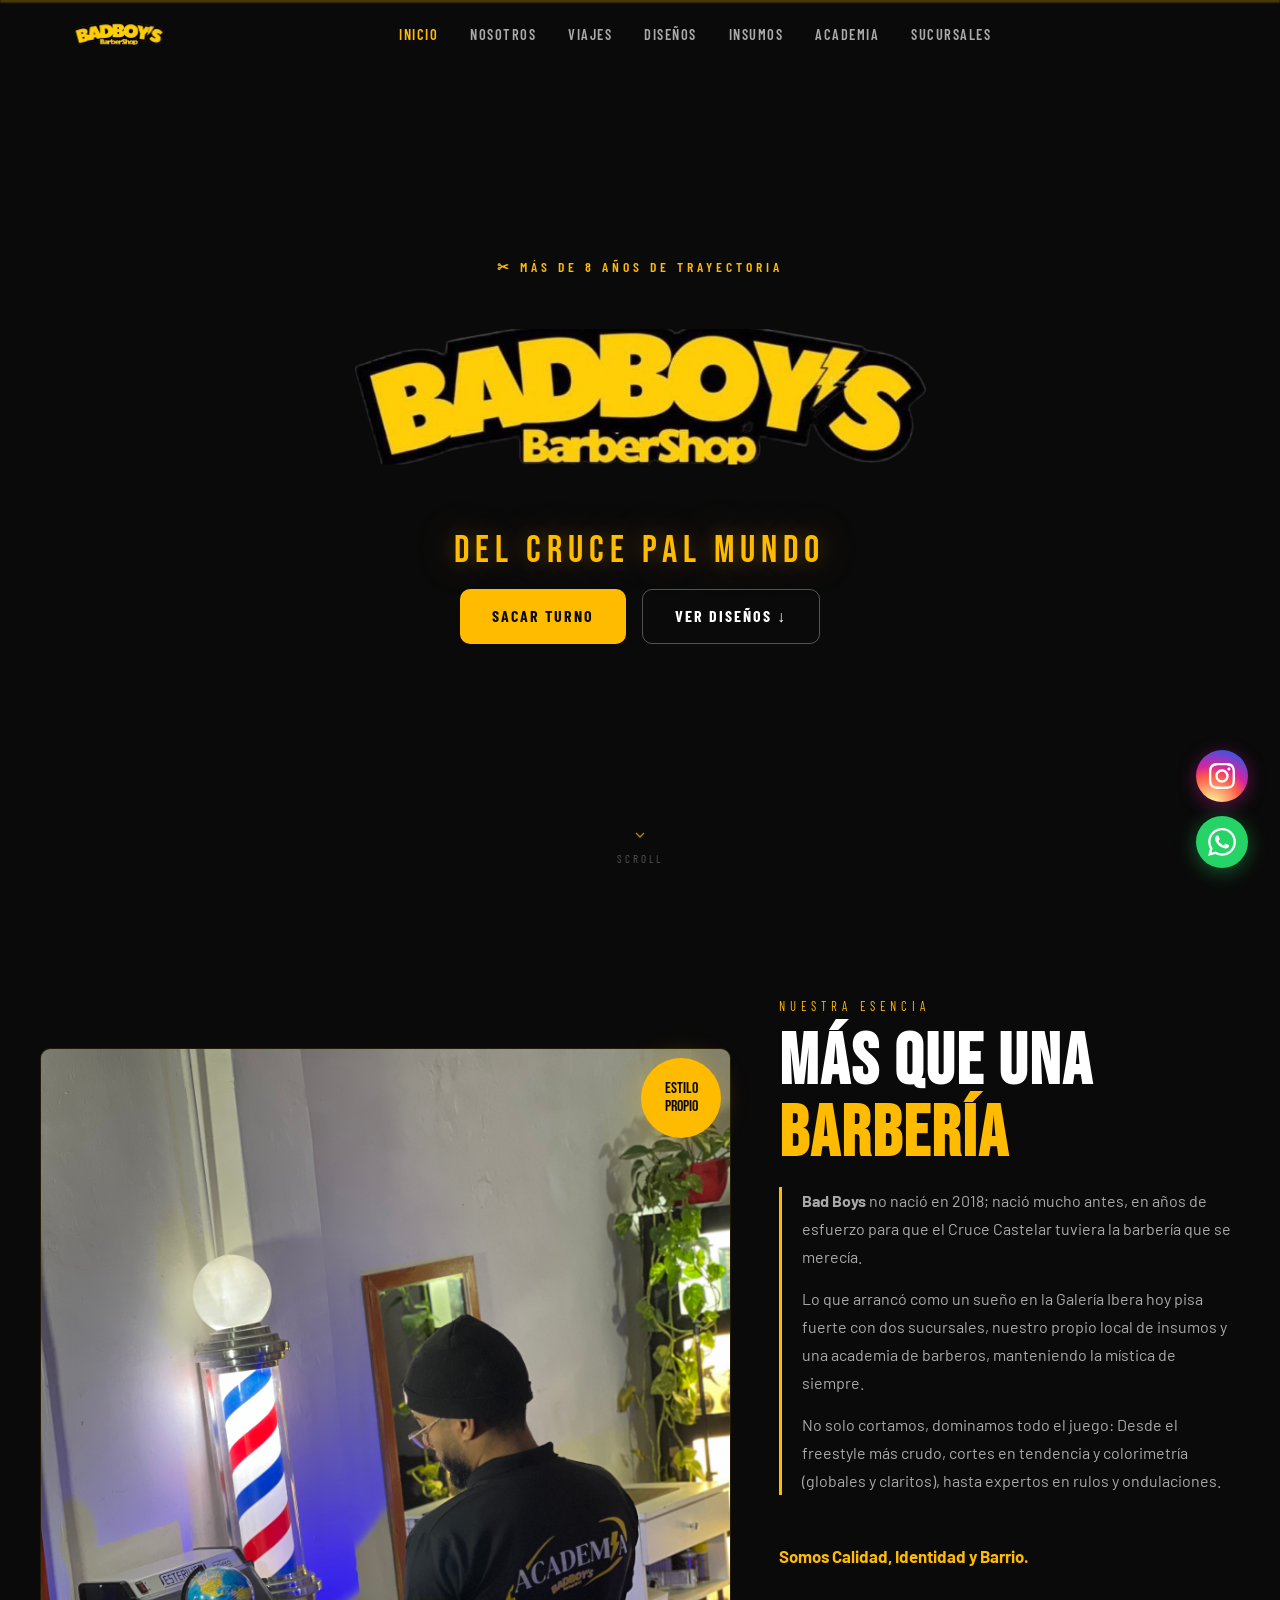
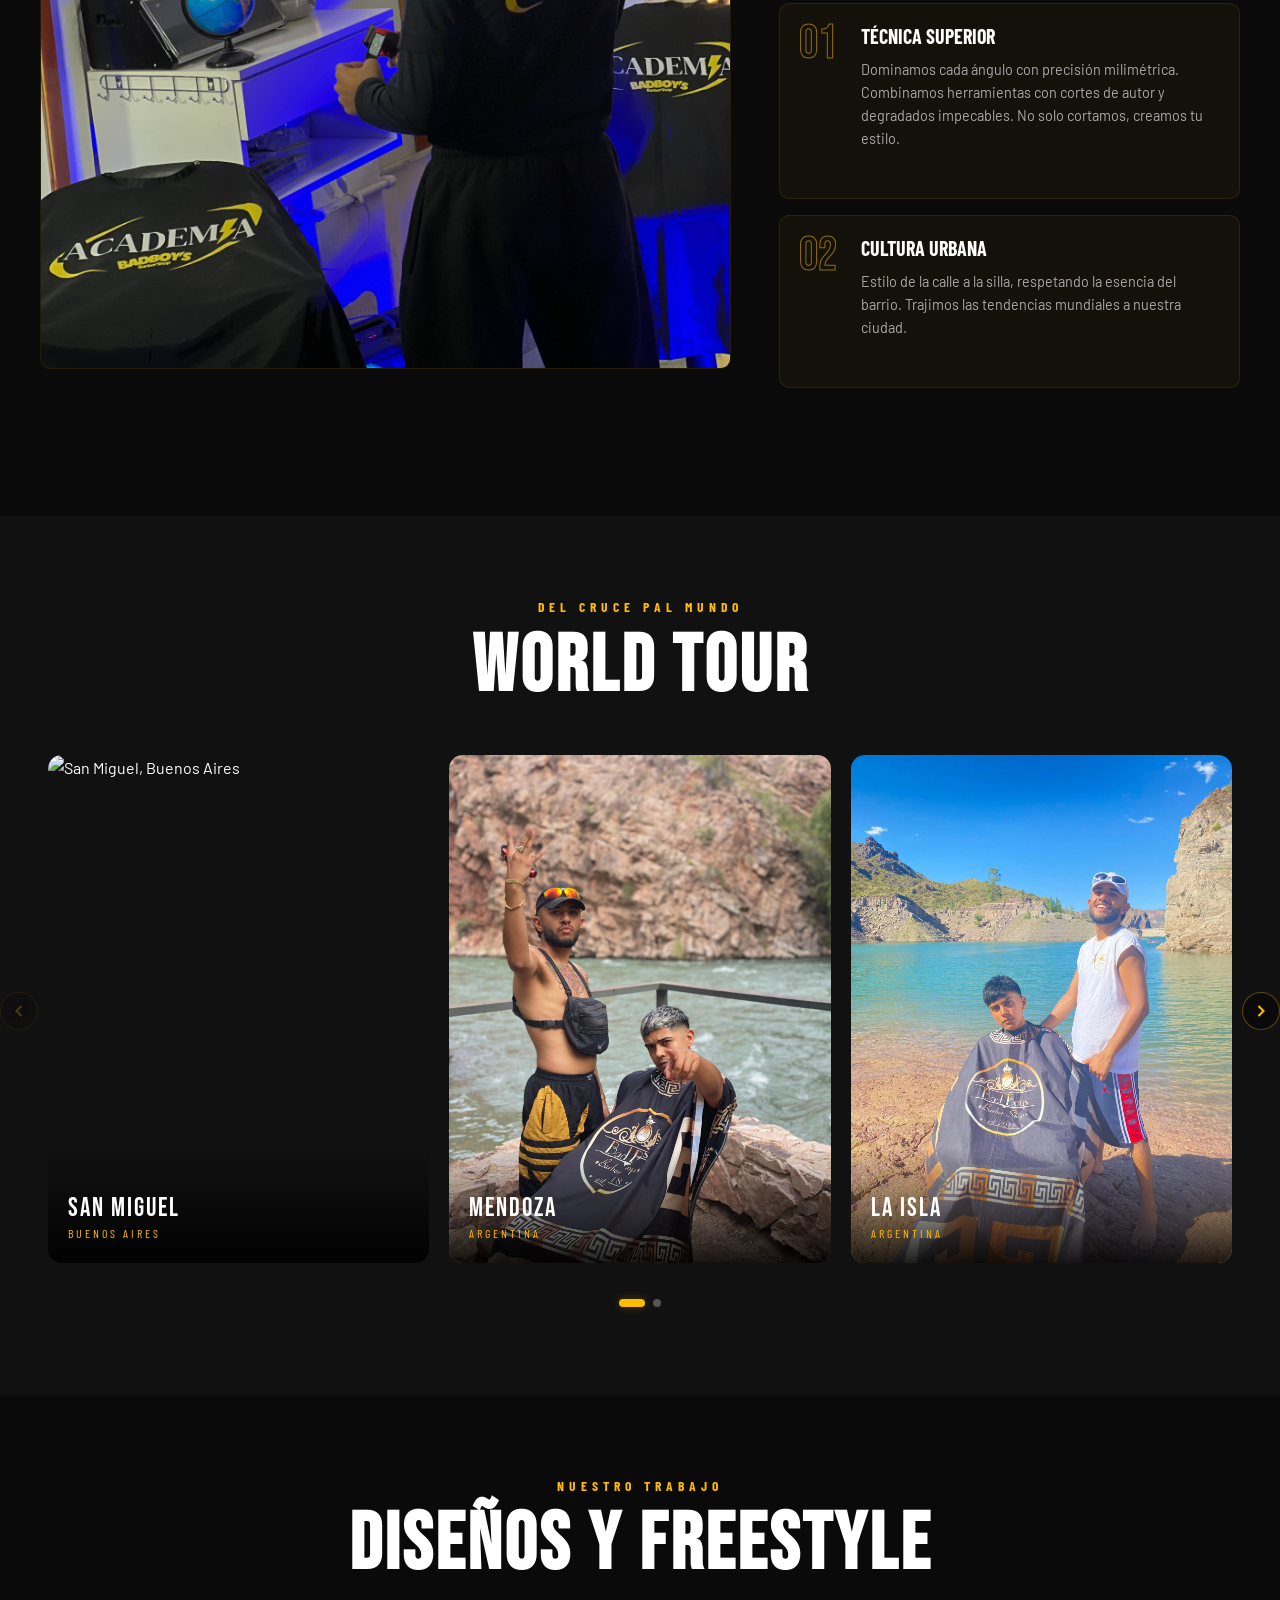
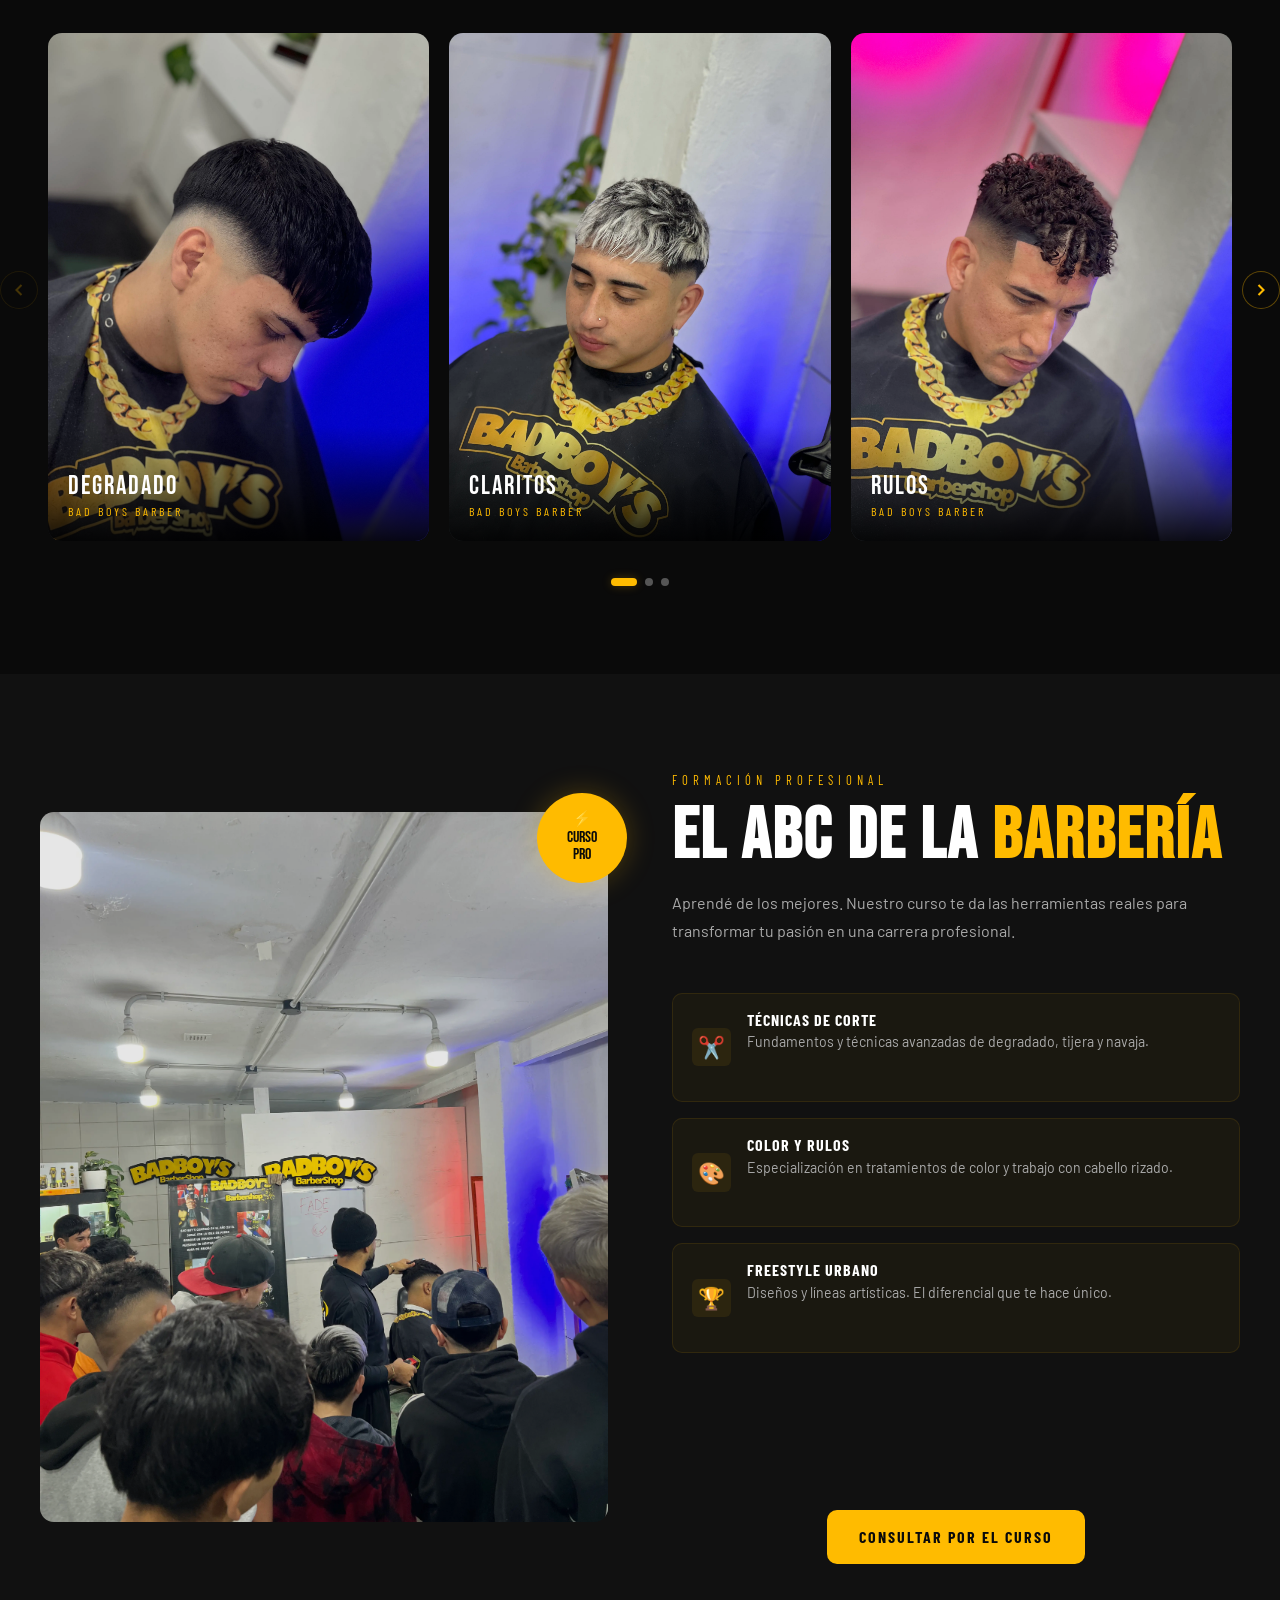
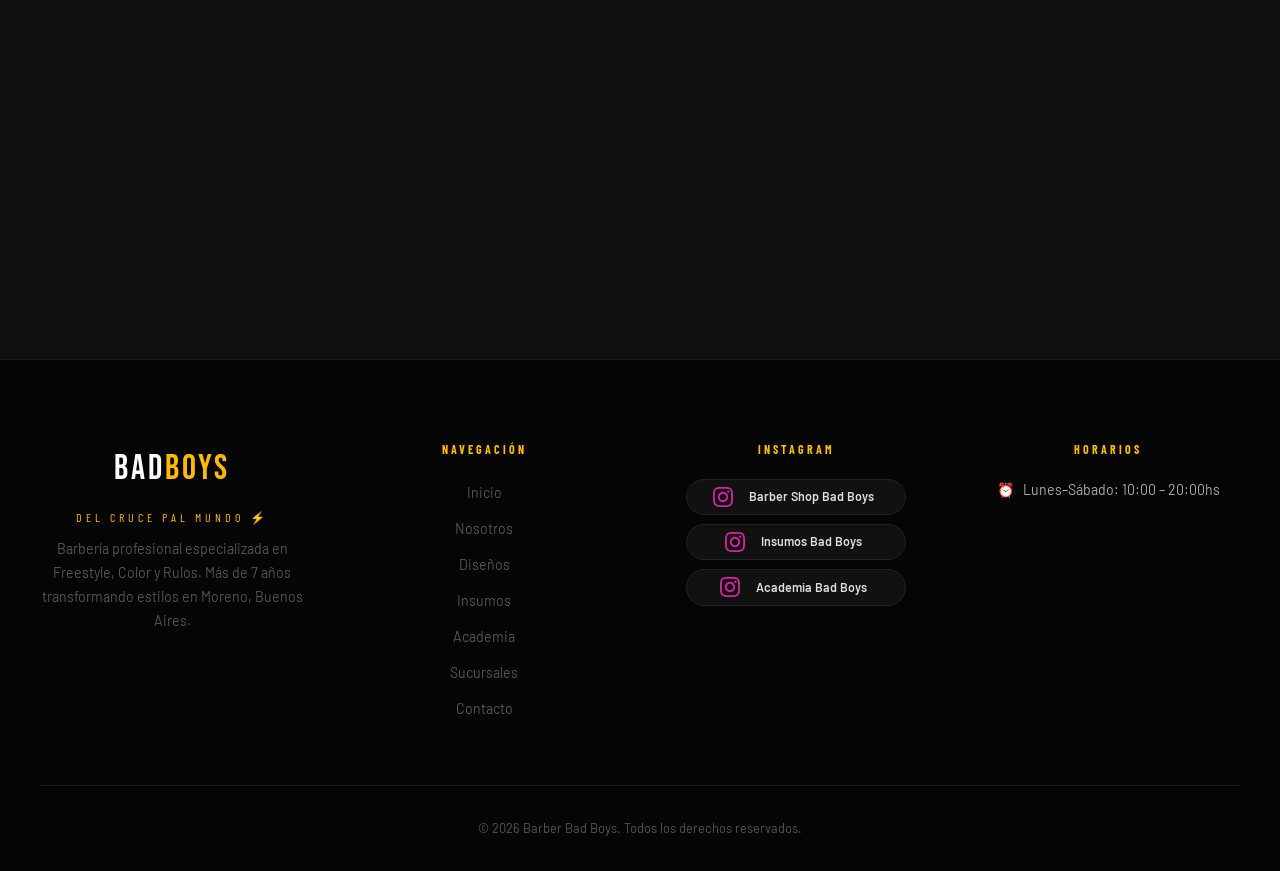
==== commit 888ea1b9: "Mantenimiento y Agregado de Sucursal" ====
--- a/index.html
+++ b/index.html
@@ -500,7 +500,7 @@
     <div class="container">
       <p class="section-label reveal">Encontranos</p>
       <h2 class="section-title reveal">Nuestras <span class="accent">Sucursales</span></h2>
-      <p class="section-desc reveal">Dos sedes para atenderte. Vení a vivir la experiencia Bad Boys.</p>
+      <p class="section-desc reveal">Dos sedes para atenderte y una tienda de insumos. Vení a vivir la experiencia Bad Boys.</p>
 
       <div class="sucursales-grid">
 
@@ -543,6 +543,26 @@
             </div>
           </div>
         </article>
+        <article class="sucursal-card reveal" data-delay="240">
+      <div class="sucursal-img">
+        <img src="images/Sucursales/Insumos.jpg" alt="Barbería Bad Boys — Sede Insumos Las Flores Moreno" loading="lazy" />
+      </div>
+      <div class="sucursal-body">
+        <span class="sucursal-badge">Sede Insumos</span>
+        <h3 class="sucursal-name">BAD BOYS INSUMOS</h3>
+        <address class="sucursal-info">
+          <span class="sucursal-calle">Av. del Libertador 6107</span>
+          <span class="sucursal-ciudad">Feria de las Flores, Moreno</span>
+          <span class="sucursal-barrio">Las Flores</span>
+        </address>
+        <div class="sucursal-links">
+          <a href="https://wa.me/549XXXXXXXXXX?text=Hola!%20Quiero%20info%20de%20la%20tercera%20sede" target="_blank" rel="noopener">💬 WhatsApp</a>
+          <a href="https://www.instagram.com/barberinsumos.badboys/" target="_blank" rel="noopener">📸 Instagram</a>
+          <a href="https://www.google.com/maps/place/Feria+Las+Flores+(+PREDIO+CERRADO)/@-34.5987528,-58.7607889,16.5z/data=!4m6!3m5!1s0x95bc971b210bb529:0x8e26c00b24b12211!8m2!3d-34.5989164!4d-58.7570852!16s%2Fg%2F11rb3y_9bt?entry=ttu&g_ep=EgoyMDI2MDYwMy4xIKXMDSoASAFQAw%3D%3D" target="_blank" rel="noopener">📍 Cómo llegar</a>
+        </div>
+      </div>
+      </article>
+     
 
       </div>
     </div>
--- a/css/style.css
+++ b/css/style.css
@@ -1144,7 +1144,7 @@
 
 .sucursales-grid {
   display: grid;
-  grid-template-columns: 1fr 1fr;
+  grid-template-columns: 1fr 1fr 1fr;
   gap: 2rem;
   margin-top: 3rem;
 }
@@ -1557,8 +1557,7 @@
   .academia-grid      { grid-template-columns: 1fr; }
   .academia-img-wrap  { order: -1; }
   .academia-badge     { width: 70px; height: 70px; font-size: 0.8rem; }
-
-  .sucursales-grid  { grid-template-columns: 1fr; }
+  .sucursales-grid {grid-template-columns: 1fr;}
   .contact-grid     { grid-template-columns: 1fr; }
   .footer-grid      { grid-template-columns: 1fr 1fr; }
 }
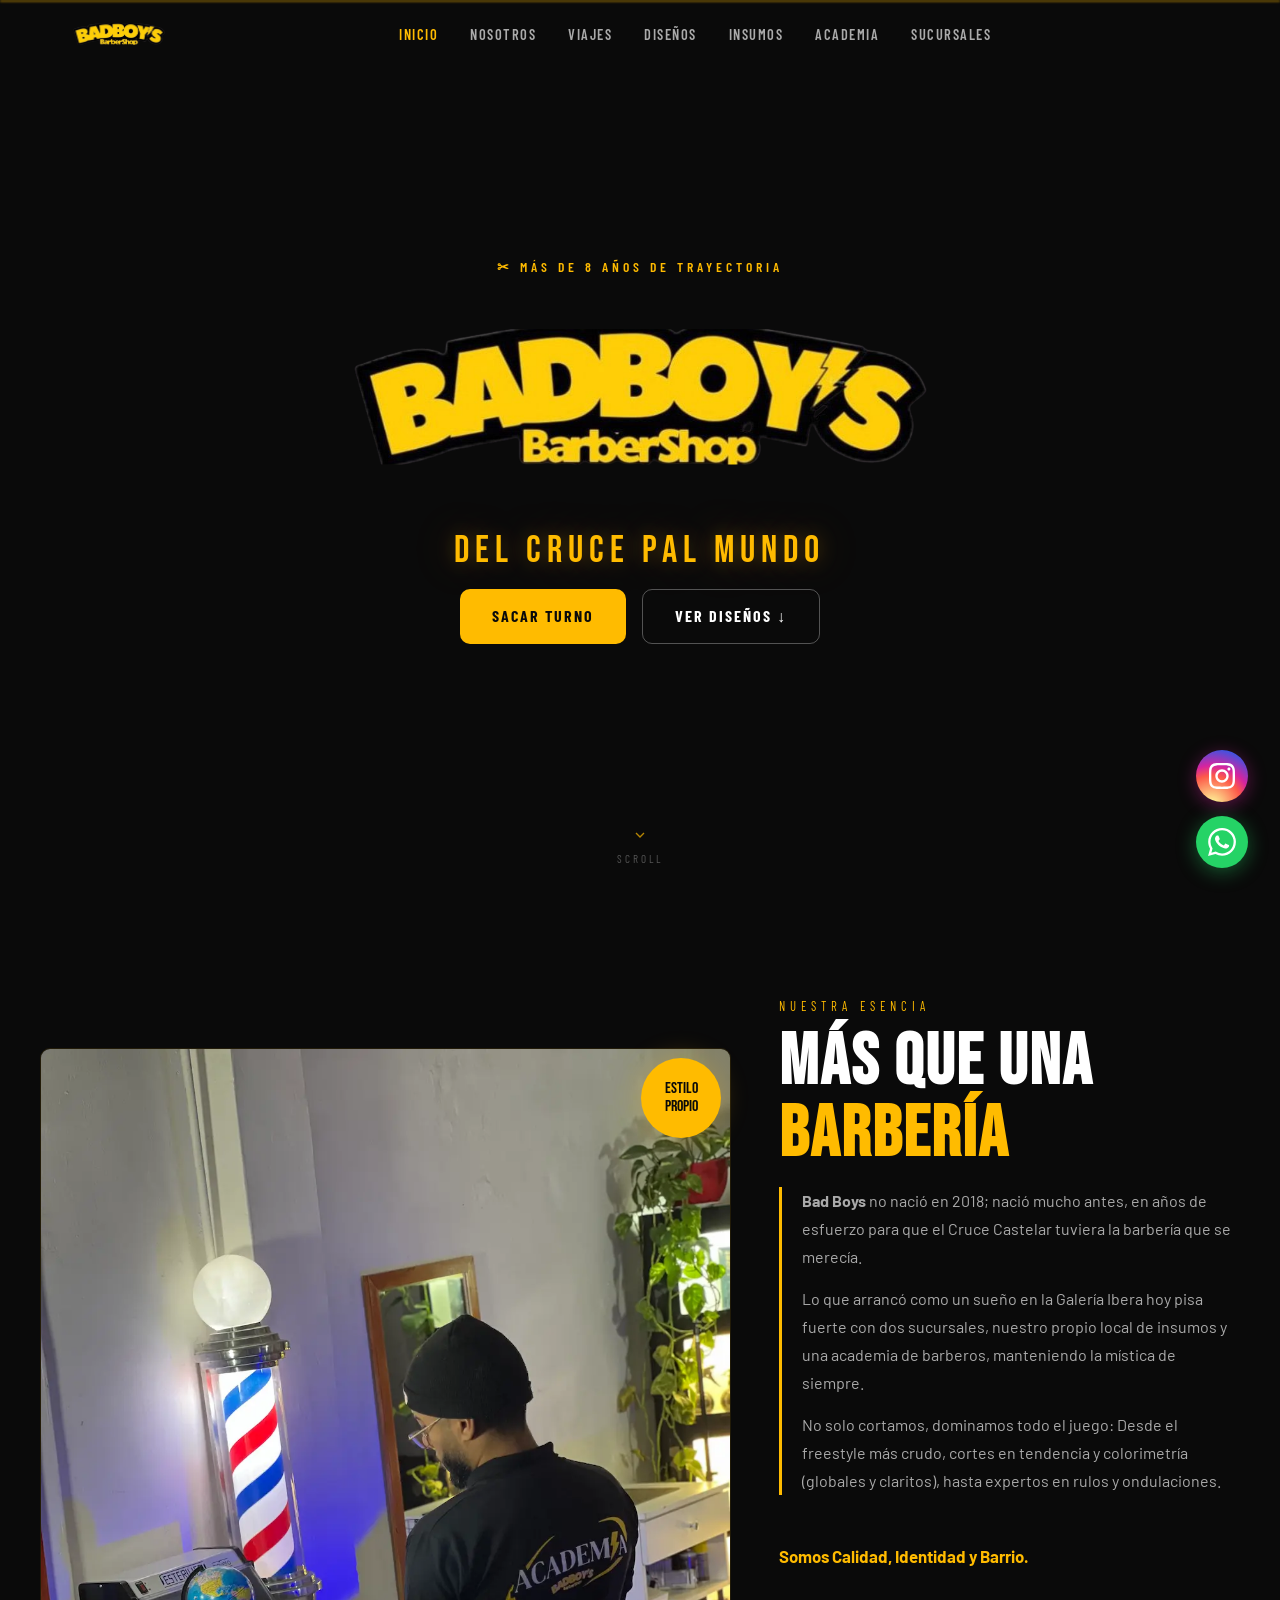
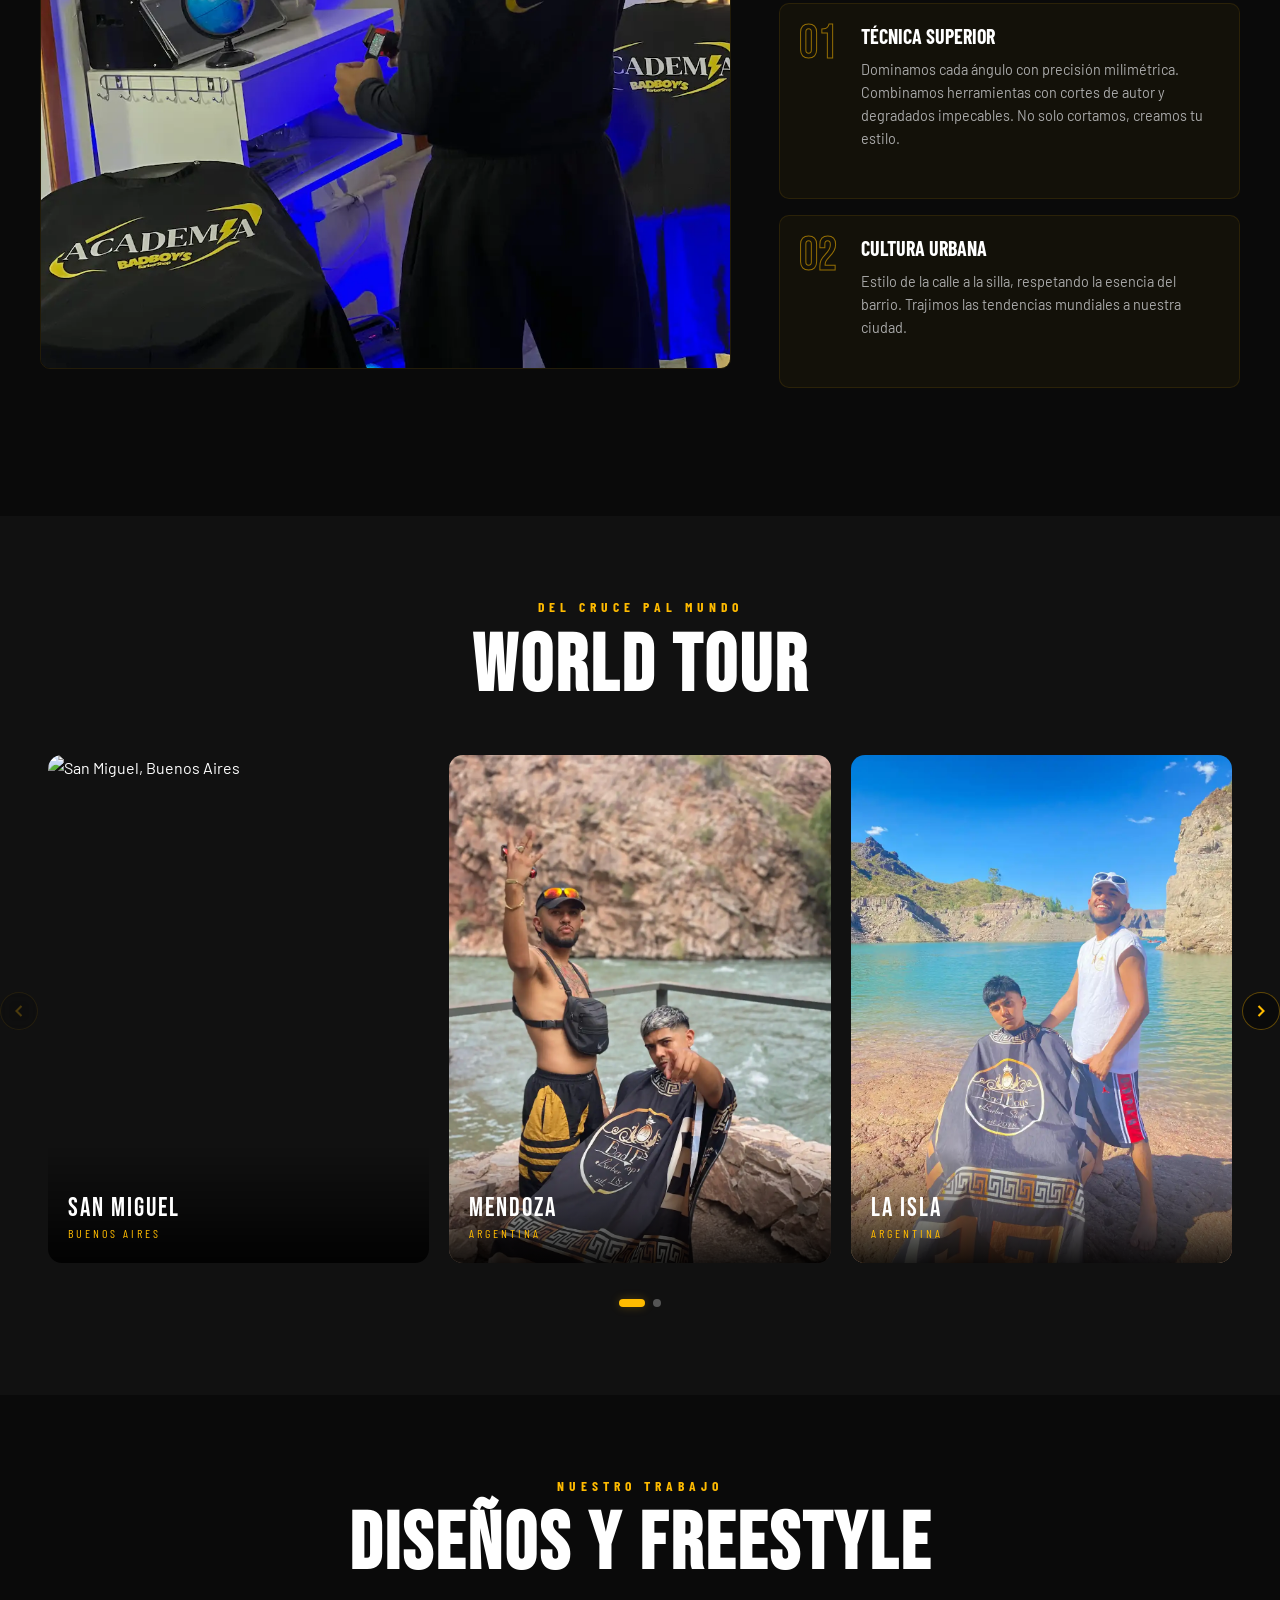
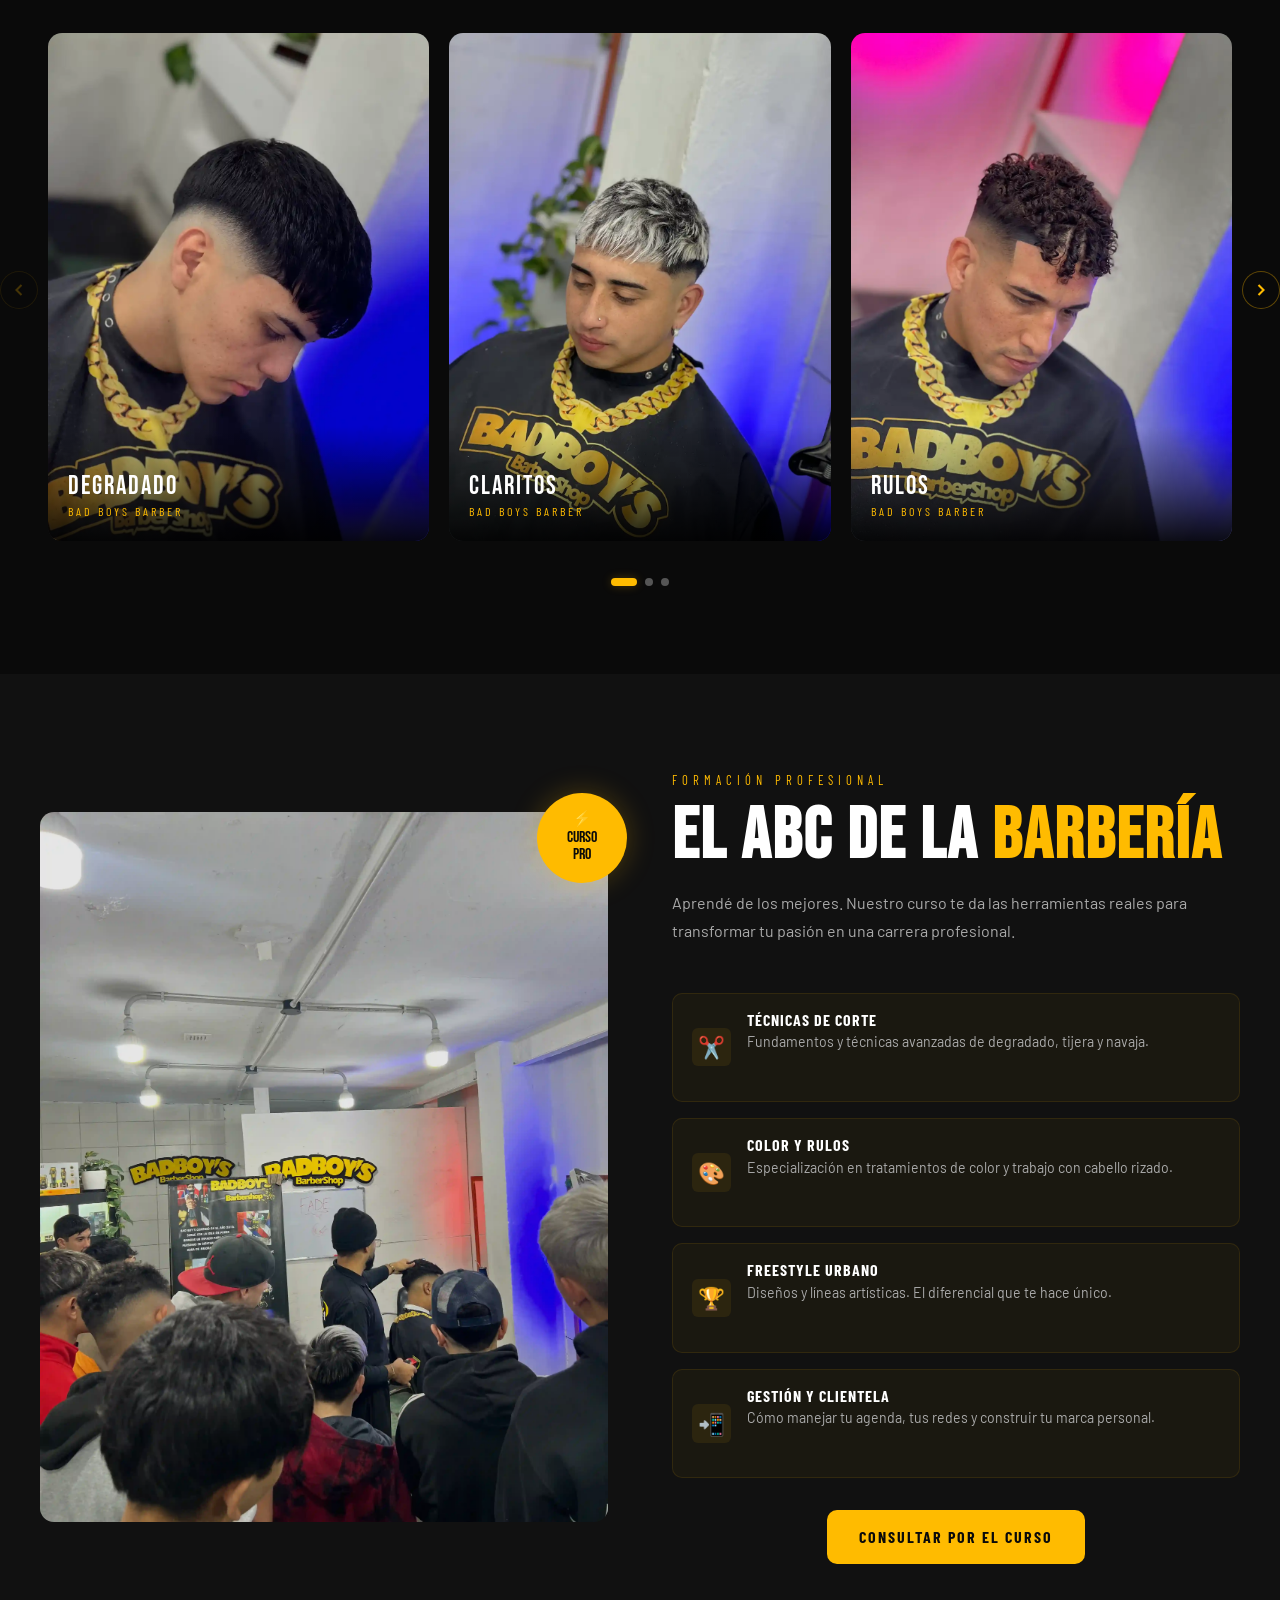
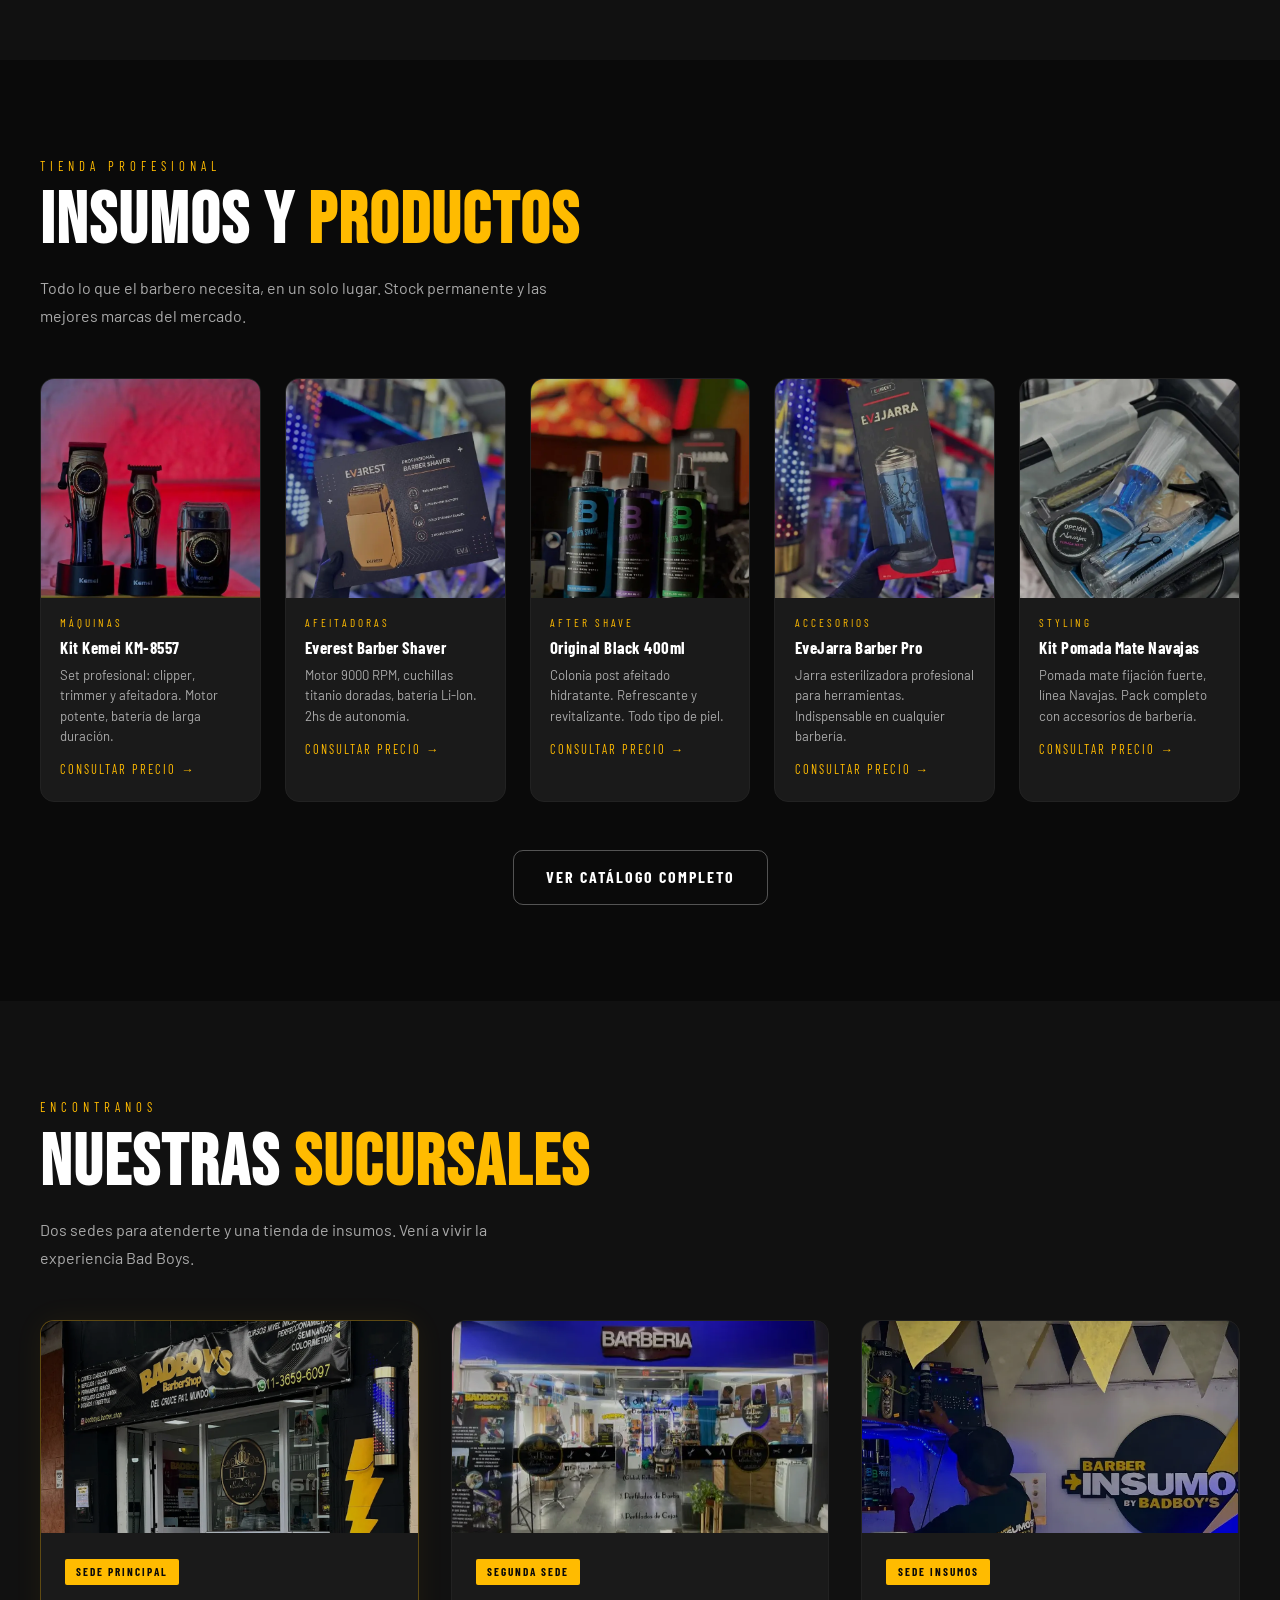
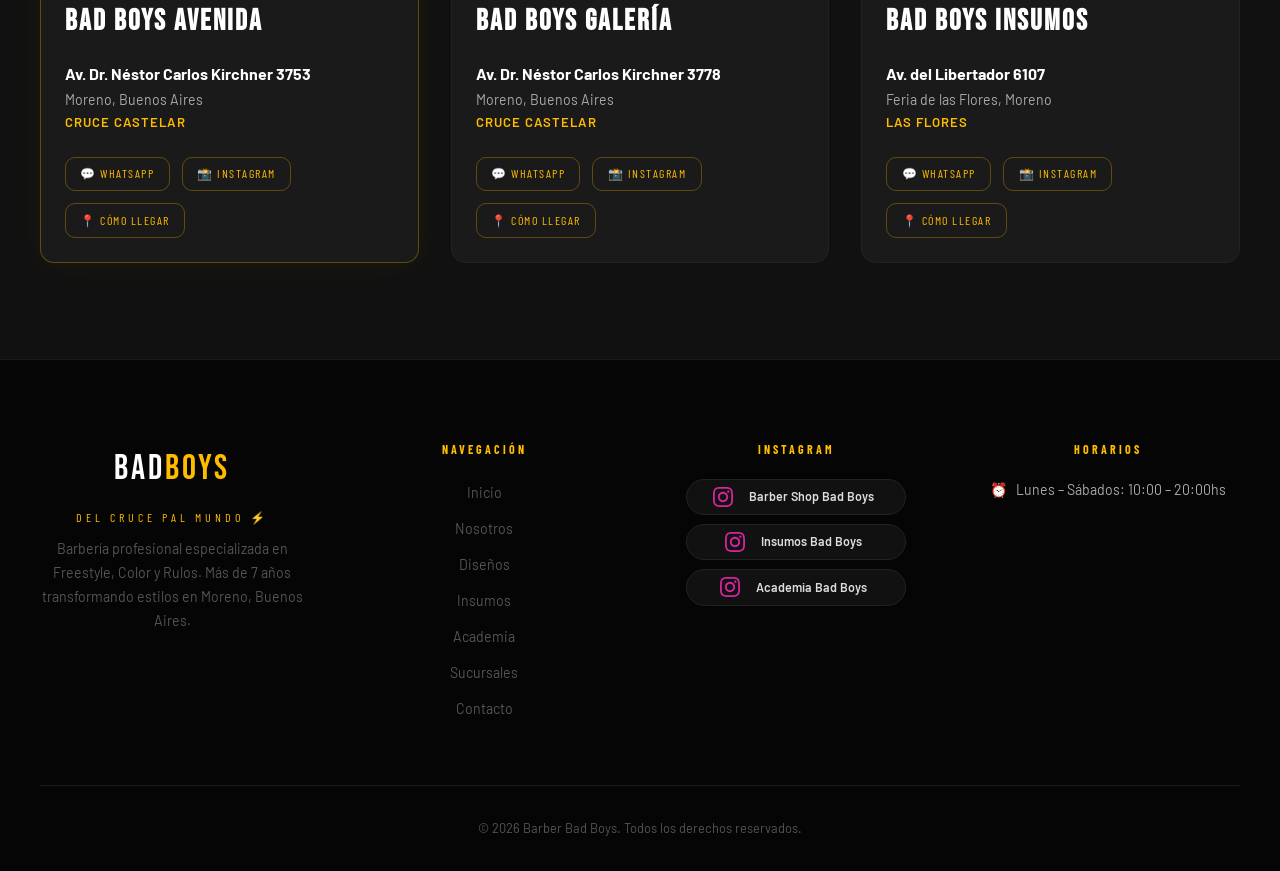
==== commit e773fbe5: "Optimizado de imagenes" ====
--- a/index.html
+++ b/index.html
@@ -108,7 +108,7 @@
 
       <div class="hero-ctas">
         <a
-          href="https://wa.me/5491136596097?text=Hola!%20Quiero%20sacar%20turno"
+          href="https://turnito.app/c/jLAGTxzvFHmLmz"
           target="_blank" rel="noopener"
           class="btn btn-primary"
         >Sacar Turno
@@ -167,7 +167,7 @@
 
       <!-- COLUMNA 2: LA IMAGEN -->
       <div class="nosotros-img-wrap">
-        <img src="images/Esencia/barbero-mundo.jpg" alt="Barbería Bad Boys interior en Moreno, Buenos Aires" />
+        <img src="images/Esencia/barbero-mundo.webp" alt="Barbería Bad Boys interior en Moreno, Buenos Aires" />
         <div class="academia-badge">
           <div class="inner">ESTILO<br>PROPIO</div>
         </div>
@@ -506,7 +506,7 @@
 
         <article class="sucursal-card main-branch reveal">
           <div class="sucursal-img">
-            <img src="images/Sucursales/Sucursal2.jpg" alt="Barbería Bad Boys — Sede Principal Cruce Castelar" loading="lazy" />
+            <img src="images/Sucursales/Sucursal2.webp" alt="Barbería Bad Boys — Sede Principal Cruce Castelar" loading="lazy" />
           </div>
           <div class="sucursal-body">
             <span class="sucursal-badge">Sede Principal</span>
@@ -517,7 +517,7 @@
               <span class="sucursal-barrio">Cruce Castelar</span>
             </address>
             <div class="sucursal-links">
-              <a href="https://wa.me/5491136596097?text=Hola!%20Quiero%20turno%20en%20Moreno" target="_blank" rel="noopener">💬 WhatsApp</a>
+              <a href="https://wa.me/5491136596097?text=Hola!%20Quiero%20turno%20en%20La%20Avenida" target="_blank" rel="noopener">💬 WhatsApp</a>
               <a href="https://www.instagram.com/badboys_barber_shop/" target="_blank" rel="noopener">📸 Instagram</a>
               <a href="https://www.google.com/maps/place/Bad+Boys+Barber+Shop+-+Sucursal+Avenida/@-34.5849228,-58.8308615,12z/data=!4m10!1m2!2m1!1sbad+boys!3m6!1s0x95bc97001653efc5:0xc6c2eb9dd433da29!8m2!3d-34.5852029!4d-58.7478012!15sCghiYWQgYm95c1oKIghiYWQgYm95c5IBC2JhcmJlcl9zaG9wmgFEQ2k5RFFVbFJRVU52WkVOb2RIbGpSamx2VDIxT2RXUjZXWGxUTTJneFUxaFJlRkl5U2paV1ZYTXlZMjVhYTJGWFl4QULgAQD6AQQIABA-!16s%2Fg%2F11ycj3mr4t?entry=ttu&g_ep=EgoyMDI2MDUwNi4wIKXMDSoASAFQAw%3D%3D" target="_blank" rel="noopener">📍 Cómo llegar</a>
             </div>
@@ -537,7 +537,7 @@
               <span class="sucursal-barrio">Cruce Castelar</span>
             </address>
             <div class="sucursal-links">
-              <a href="https://wa.me/5491136596097?text=Hola!%20Quiero%20info%20de%20la%20segunda%20sede" target="_blank" rel="noopener">💬 WhatsApp</a>
+              <a href="https://wa.me/5491136596097?text=Hola!%20Quiero%20turno%20en%20Galería" target="_blank" rel="noopener">💬 WhatsApp</a>
               <a href="https://www.instagram.com/badboys_barber_shop/" target="_blank" rel="noopener">📸 Instagram</a>
               <a href="https://www.google.com/maps/place/Bad+Boys+Barber+Shop/@-34.5850963,-58.751036,17z/data=!3m1!4b1!4m6!3m5!1s0x95bcbdd90ff8ac1d:0x8421d72783e635c1!8m2!3d-34.5851007!4d-58.7484611!16s%2Fg%2F11h6s7_7_2?entry=ttu" target="_blank" rel="noopener">📍 Cómo llegar</a>
             </div>
@@ -545,7 +545,7 @@
         </article>
         <article class="sucursal-card reveal" data-delay="240">
       <div class="sucursal-img">
-        <img src="images/Sucursales/Insumos.jpg" alt="Barbería Bad Boys — Sede Insumos Las Flores Moreno" loading="lazy" />
+        <img src="images/Sucursales/Insumos.webp" alt="Barbería Bad Boys — Sede Insumos Las Flores Moreno" loading="lazy" />
       </div>
       <div class="sucursal-body">
         <span class="sucursal-badge">Sede Insumos</span>
@@ -556,7 +556,7 @@
           <span class="sucursal-barrio">Las Flores</span>
         </address>
         <div class="sucursal-links">
-          <a href="https://wa.me/549XXXXXXXXXX?text=Hola!%20Quiero%20info%20de%20la%20tercera%20sede" target="_blank" rel="noopener">💬 WhatsApp</a>
+          <a href="https://wa.me/5491136596097?text=Hola!%20Quiero%20este%20producto%20" target="_blank" rel="noopener">💬 WhatsApp</a>
           <a href="https://www.instagram.com/barberinsumos.badboys/" target="_blank" rel="noopener">📸 Instagram</a>
           <a href="https://www.google.com/maps/place/Feria+Las+Flores+(+PREDIO+CERRADO)/@-34.5987528,-58.7607889,16.5z/data=!4m6!3m5!1s0x95bc971b210bb529:0x8e26c00b24b12211!8m2!3d-34.5989164!4d-58.7570852!16s%2Fg%2F11rb3y_9bt?entry=ttu&g_ep=EgoyMDI2MDYwMy4xIKXMDSoASAFQAw%3D%3D" target="_blank" rel="noopener">📍 Cómo llegar</a>
         </div>
@@ -612,7 +612,7 @@
 
         <div class="footer-col footer-contact">
           <h4>Horarios</h4>
-          <p>⏰ <span>Lunes–Sábado: 10:00 – 20:00hs</span></p>
+          <p>⏰ <span>Lunes – Sábados: 10:00 – 20:00hs</span></p>
         </div>
 
       </div>
--- a/css/style.css
+++ b/css/style.css
@@ -197,11 +197,10 @@
   overflow: hidden;
 }
 
-/* Fondo: cambiar imagen aquí si es necesario */
 .hero-bg {
   position: absolute;
   inset: 0;
-  background-image: url('../images/logos/fondohero.jpg');
+  background-image: url('../images/logos/Fondohero.webp');
   background-size: cover;
   background-position: center top;
   filter: brightness(0.35) saturate(1.2);
@@ -211,17 +210,15 @@
 @media (max-width: 600px) {
   .hero-bg {
     background-position: 50% center; 
-    background-image: url('../images/logos/fondohero1.jpg');
+    background-image: url('../images/logos/Fondohero1.webp');
     
-    /* Si sentís que el barbero queda muy chico, 
-       podés compensar con un pelín de scale */
     transform: scale(1); 
   }
 }
 
 @media (max-width: 600px) {
   .hero-bg {
-    /* Mantenemos la foto grande y abajo */
+  
     background-size: 180% !important;
     background-position: center 25% !important; 
     background-repeat: no-repeat !important;
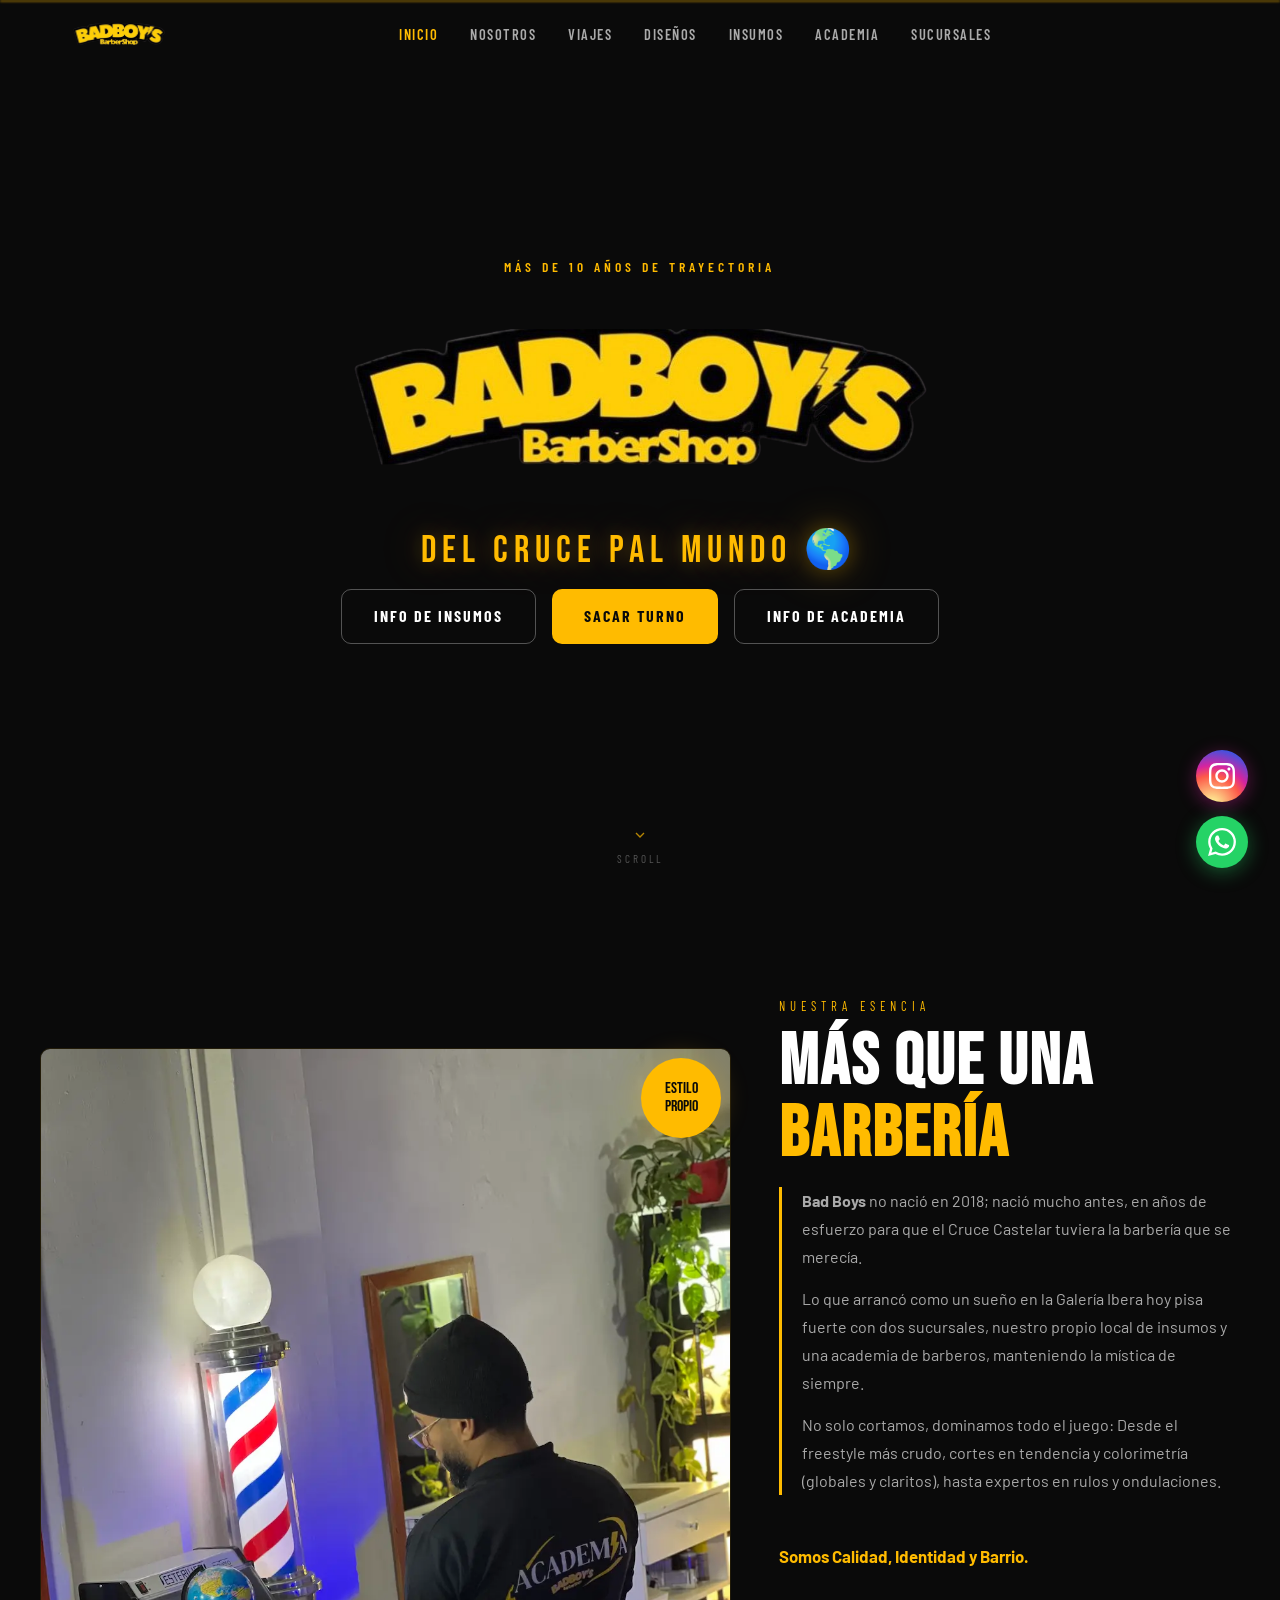
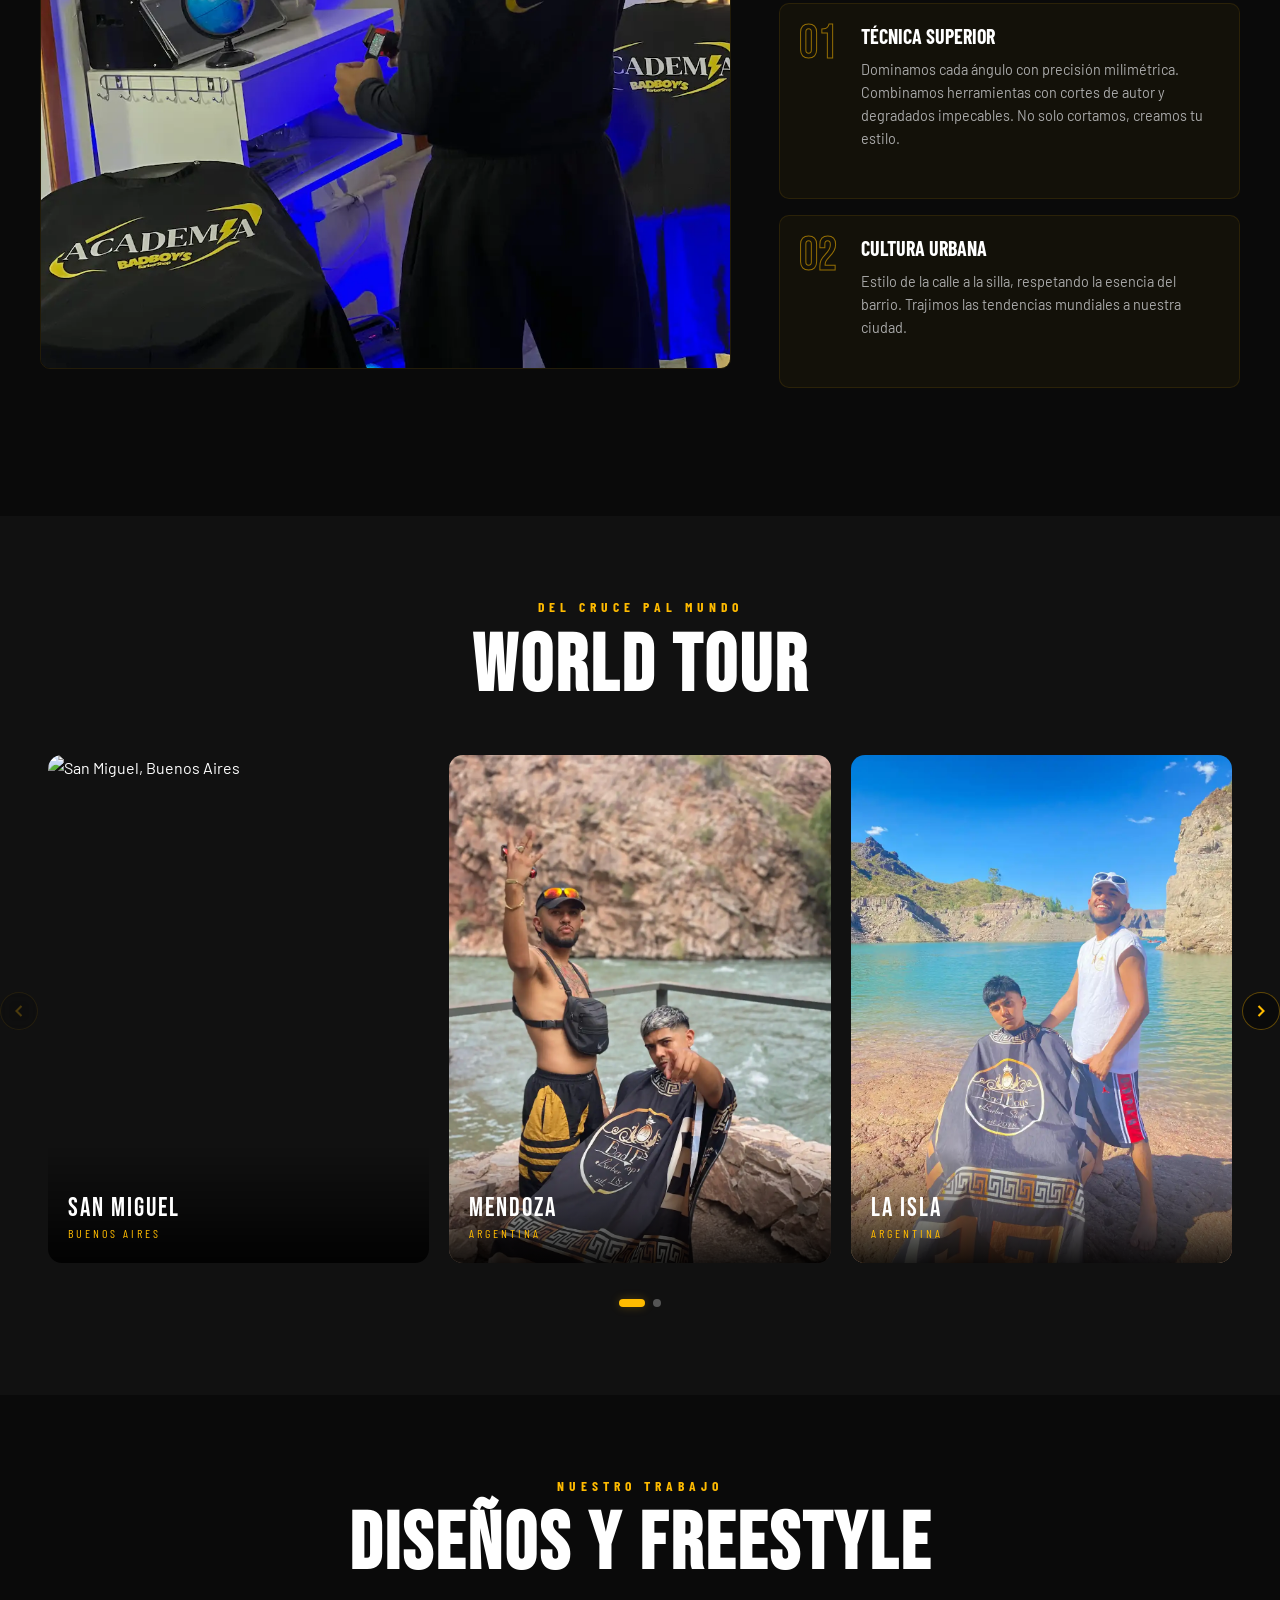
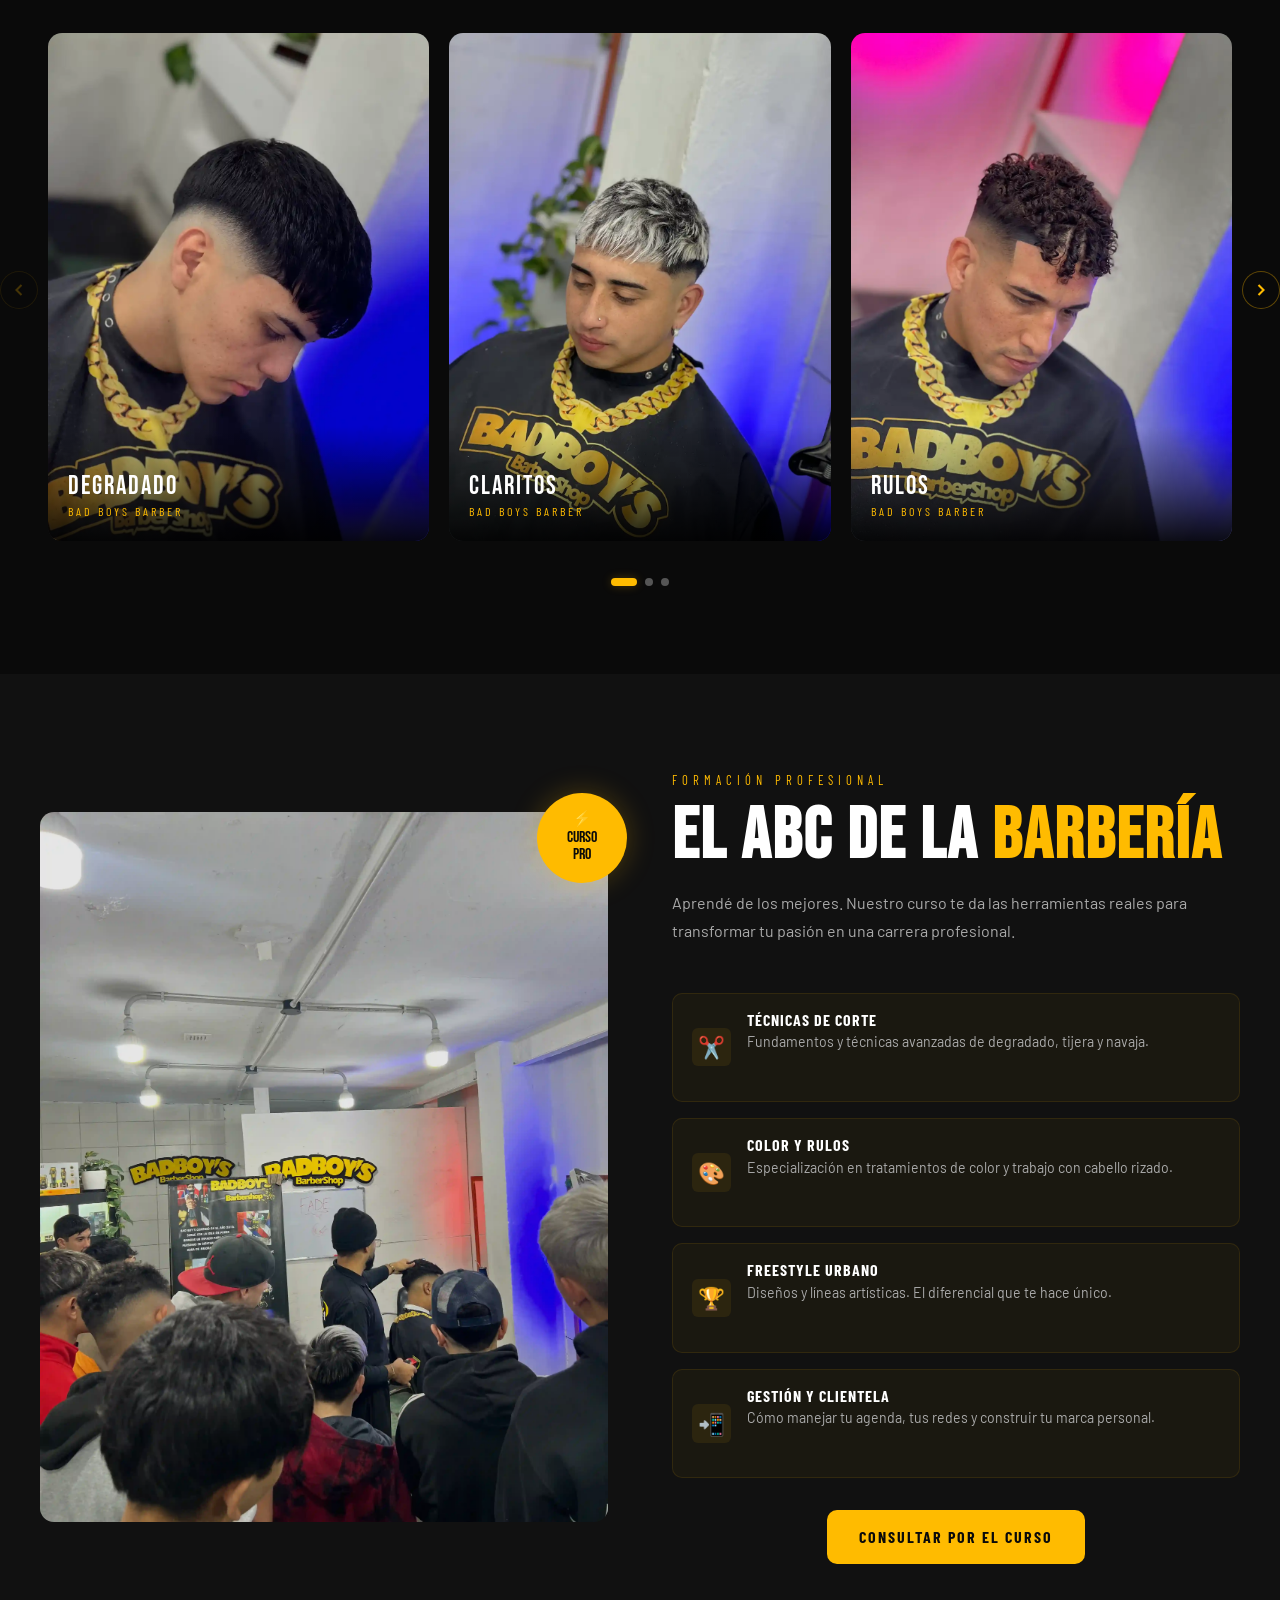
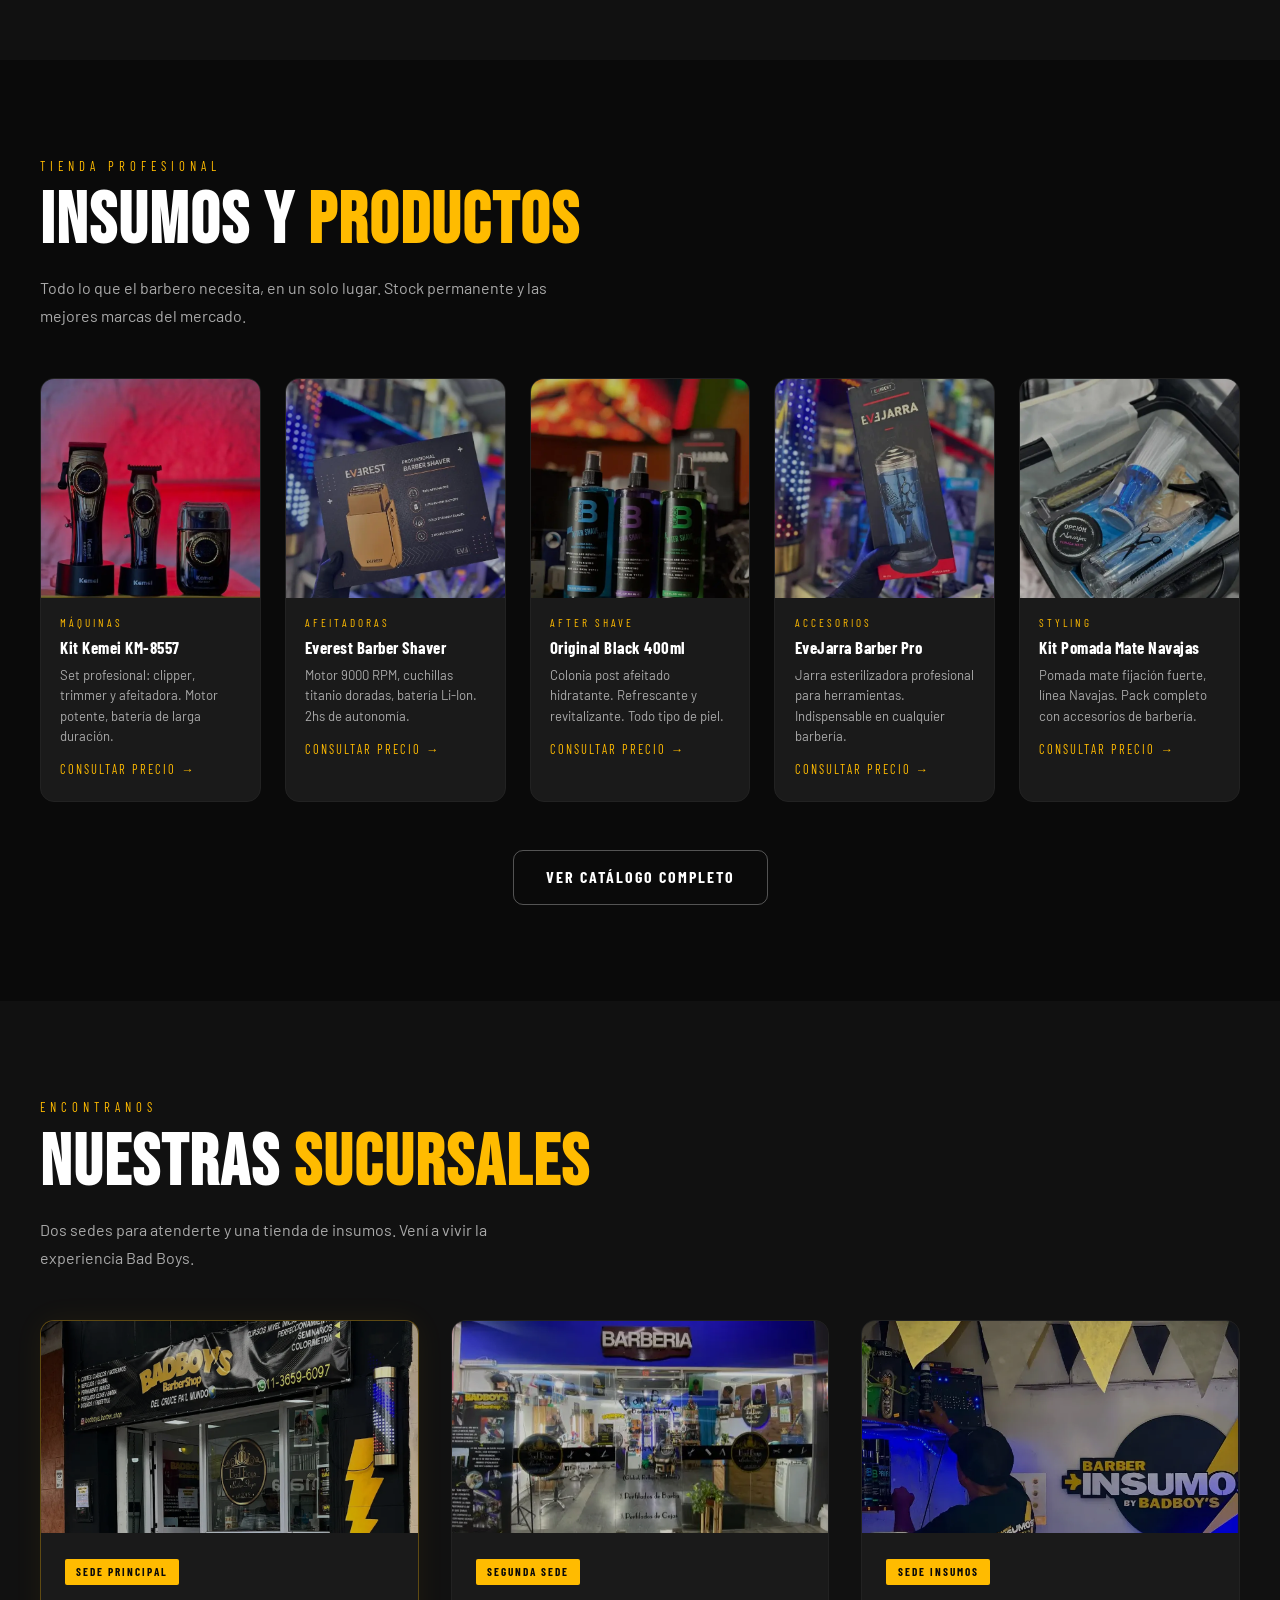
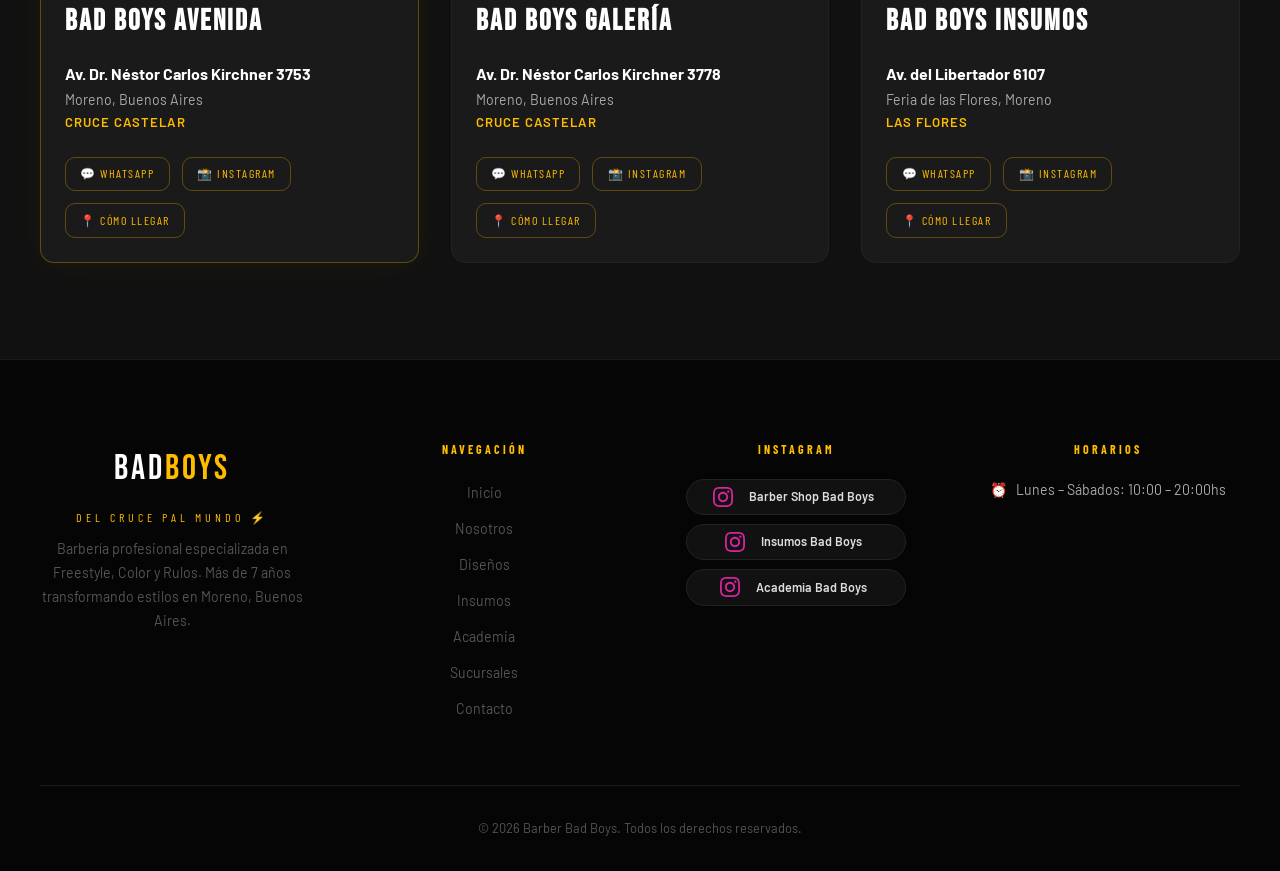
==== commit e9b86c89: "Mantenimiento 8/2026" ====
--- a/index.html
+++ b/index.html
@@ -91,7 +91,7 @@
     <div class="hero-scanline"></div>
 
     <div class="hero-content">
-      <p class="hero-eyebrow">✂ Más de 8 años de trayectoria</p>
+      <p class="hero-eyebrow">Más de 10 años de trayectoria</p>
 
       <h1 class="hero-title">
         <span class="hero-logo-contenedor">
@@ -103,17 +103,15 @@
         </span>
       </h1>
 
-      <p class="hero-slogan">DEL CRUCE PAL MUNDO</p>
+      <p class="hero-slogan">DEL CRUCE PAL MUNDO 🌎</p>
       <h2 id="hero-oculto">Freestyle · Global · Diseños · Rulos · Claritos — Moreno, Buenos Aires</h2>
 
       <div class="hero-ctas">
-        <a
-          href="https://turnito.app/c/jLAGTxzvFHmLmz"
-          target="_blank" rel="noopener"
-          class="btn btn-primary"
-        >Sacar Turno
-        </a>
-        <a href="#galeria" class="btn btn-outline">Ver Diseños ↓</a>
+        <a href="#insumos" class="btn btn-outline">Info de Insumos</a>
+
+        <a href="https://turnito.app/c/jLAGTxzvFHmLmz" target="_blank" rel="noopener" class="btn btn-primary">Sacar Turno</a>
+        
+        <a href="#academia" class="btn btn-outline">Info de Academia</a>
       </div>
     </div>
 
@@ -488,7 +486,7 @@
       </div>
 
       <div class="catalogo-link">
-        <a href="Archivos/CatalogoINSUMOS-Mayo.pdf" target="_blank" rel="noopener" class="btn btn-outline reveal">
+        <a href="Archivos/CATÁLOGO-AGOSTO.pdf" target="_blank" rel="noopener" class="btn btn-outline reveal">
           Ver Catálogo Completo
         </a>
       </div>
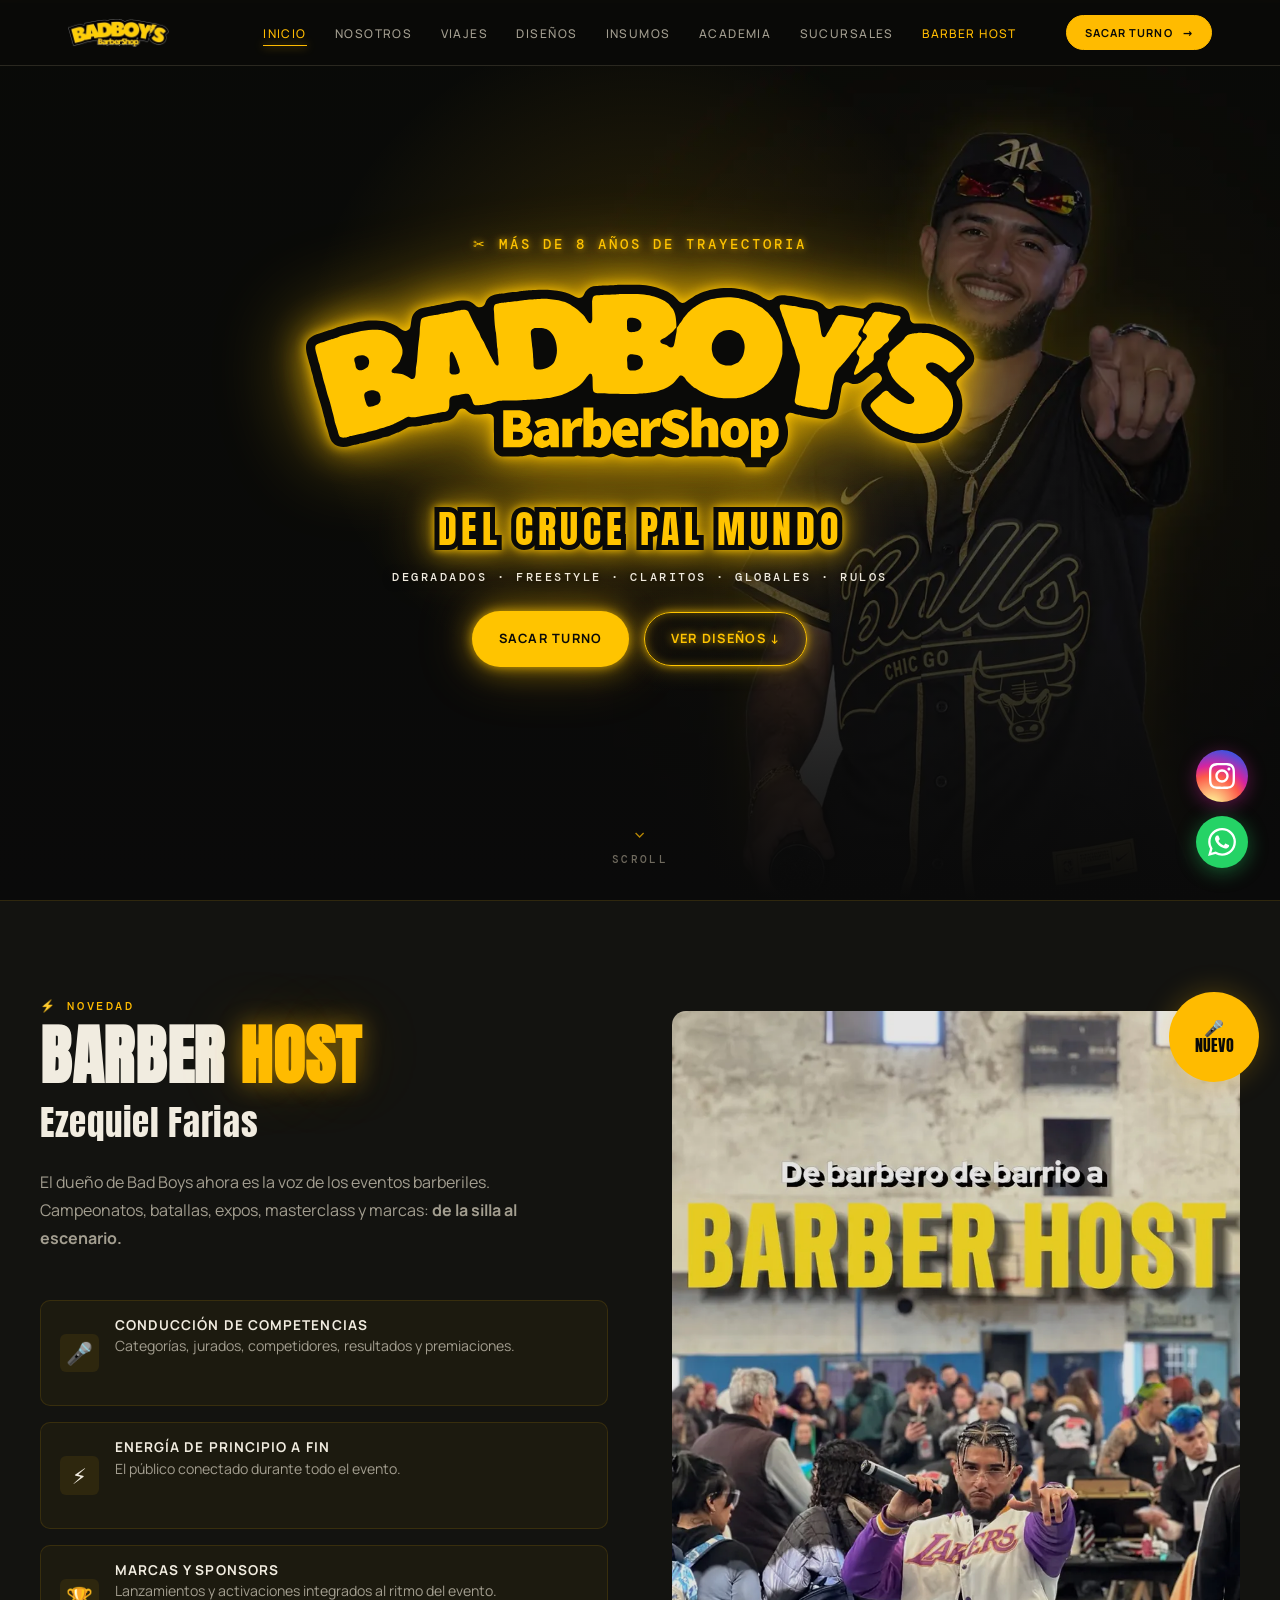
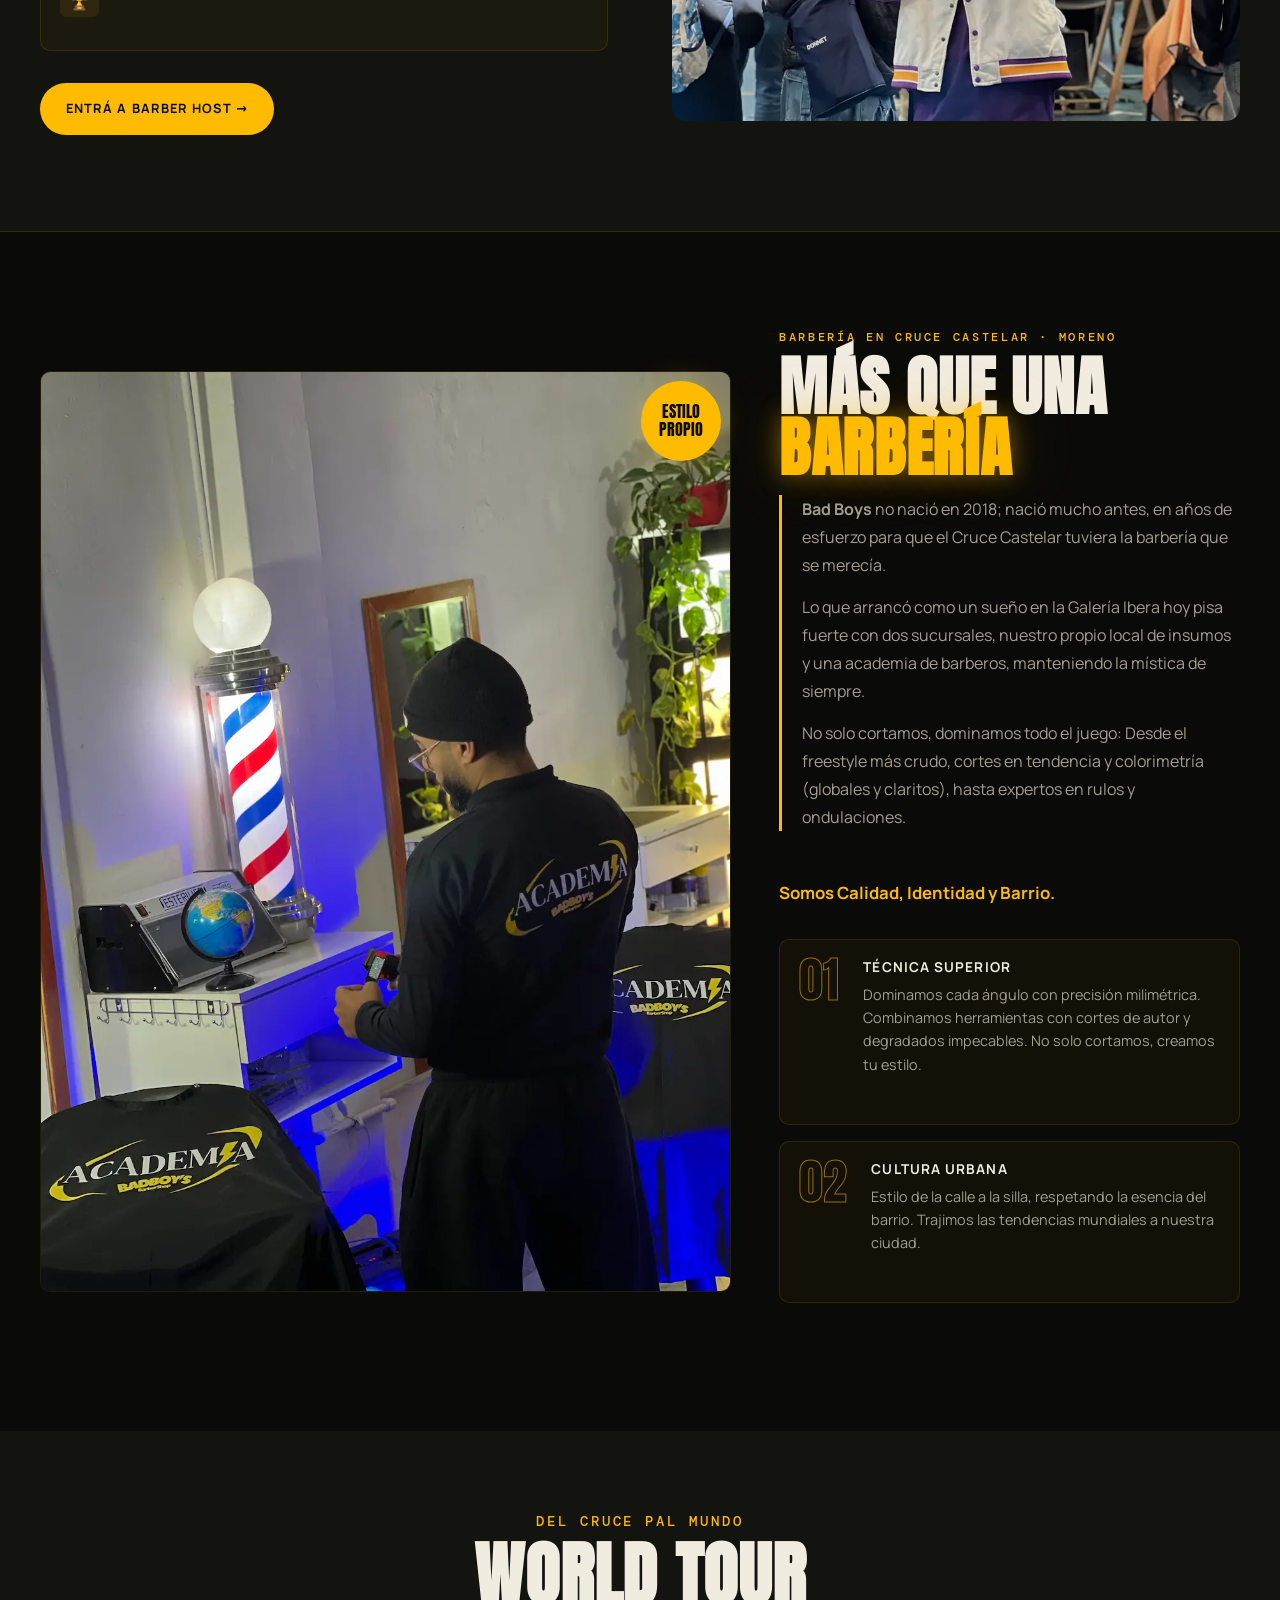
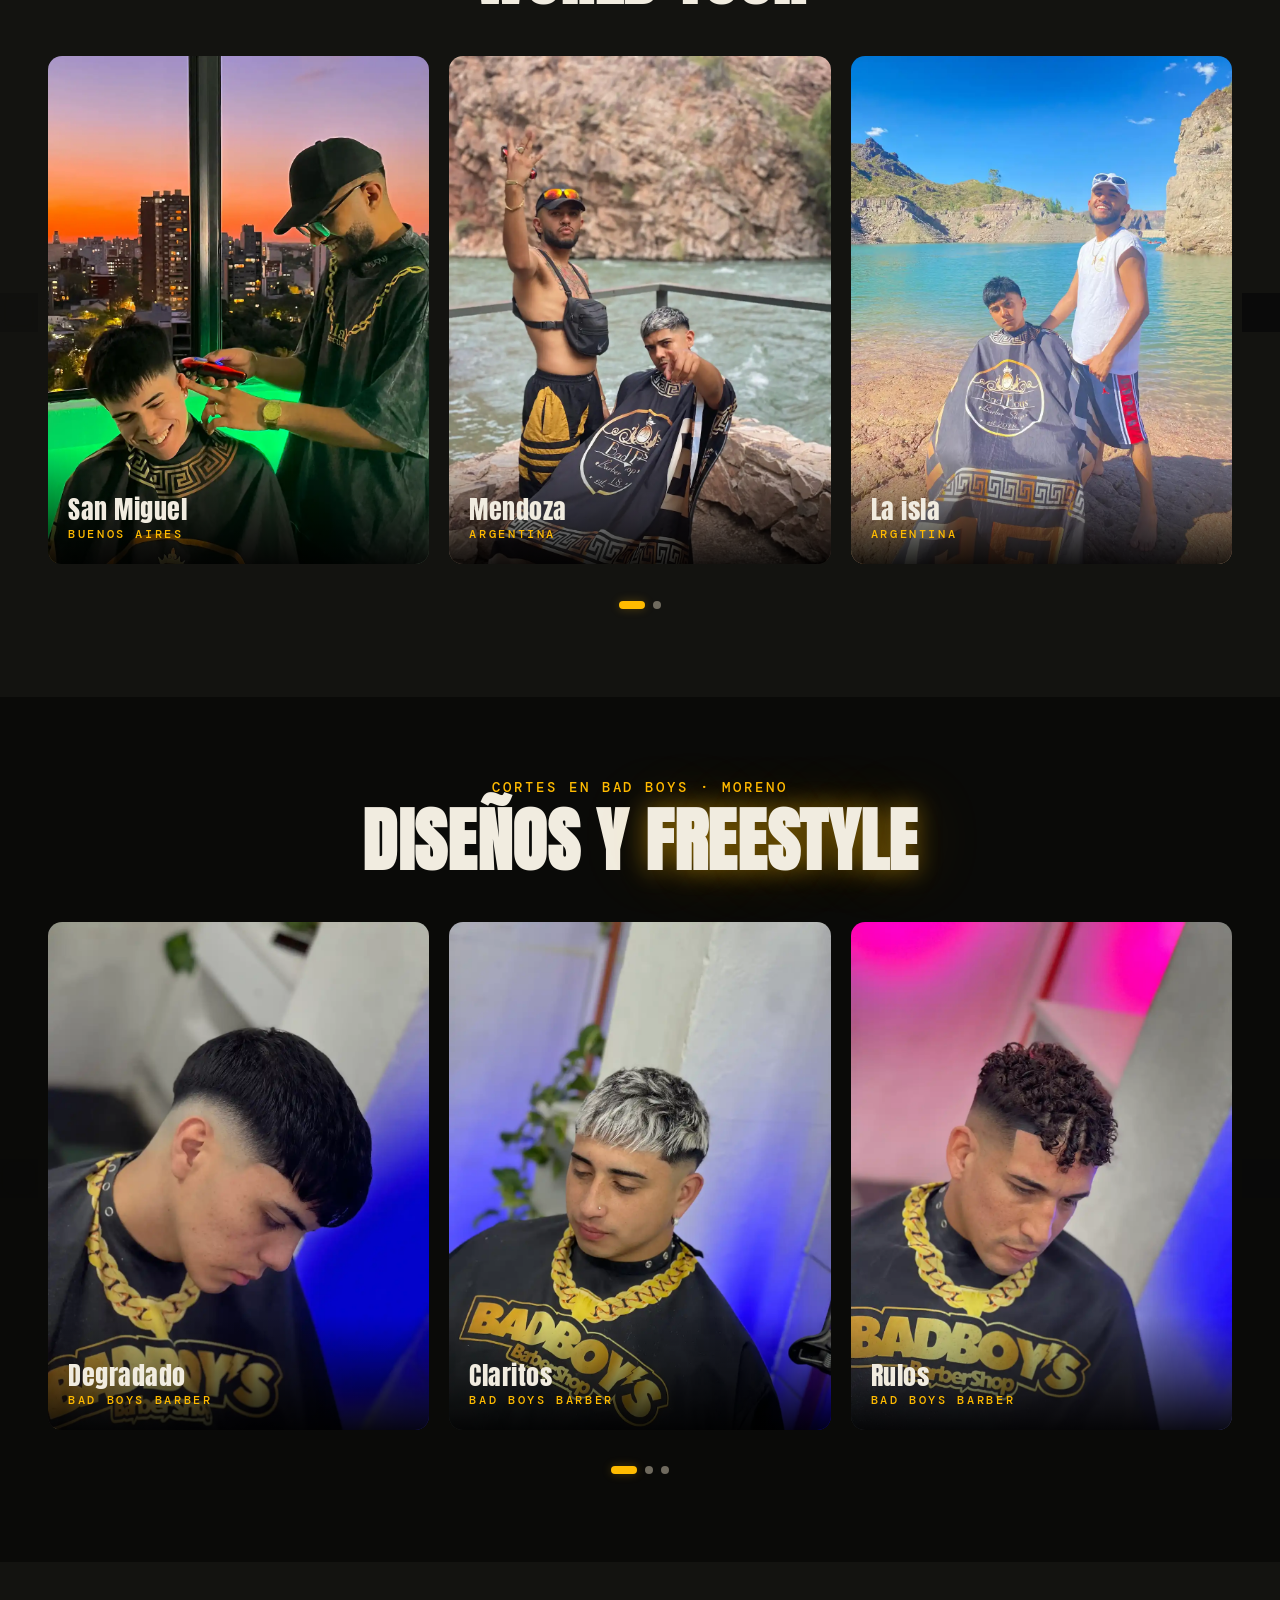
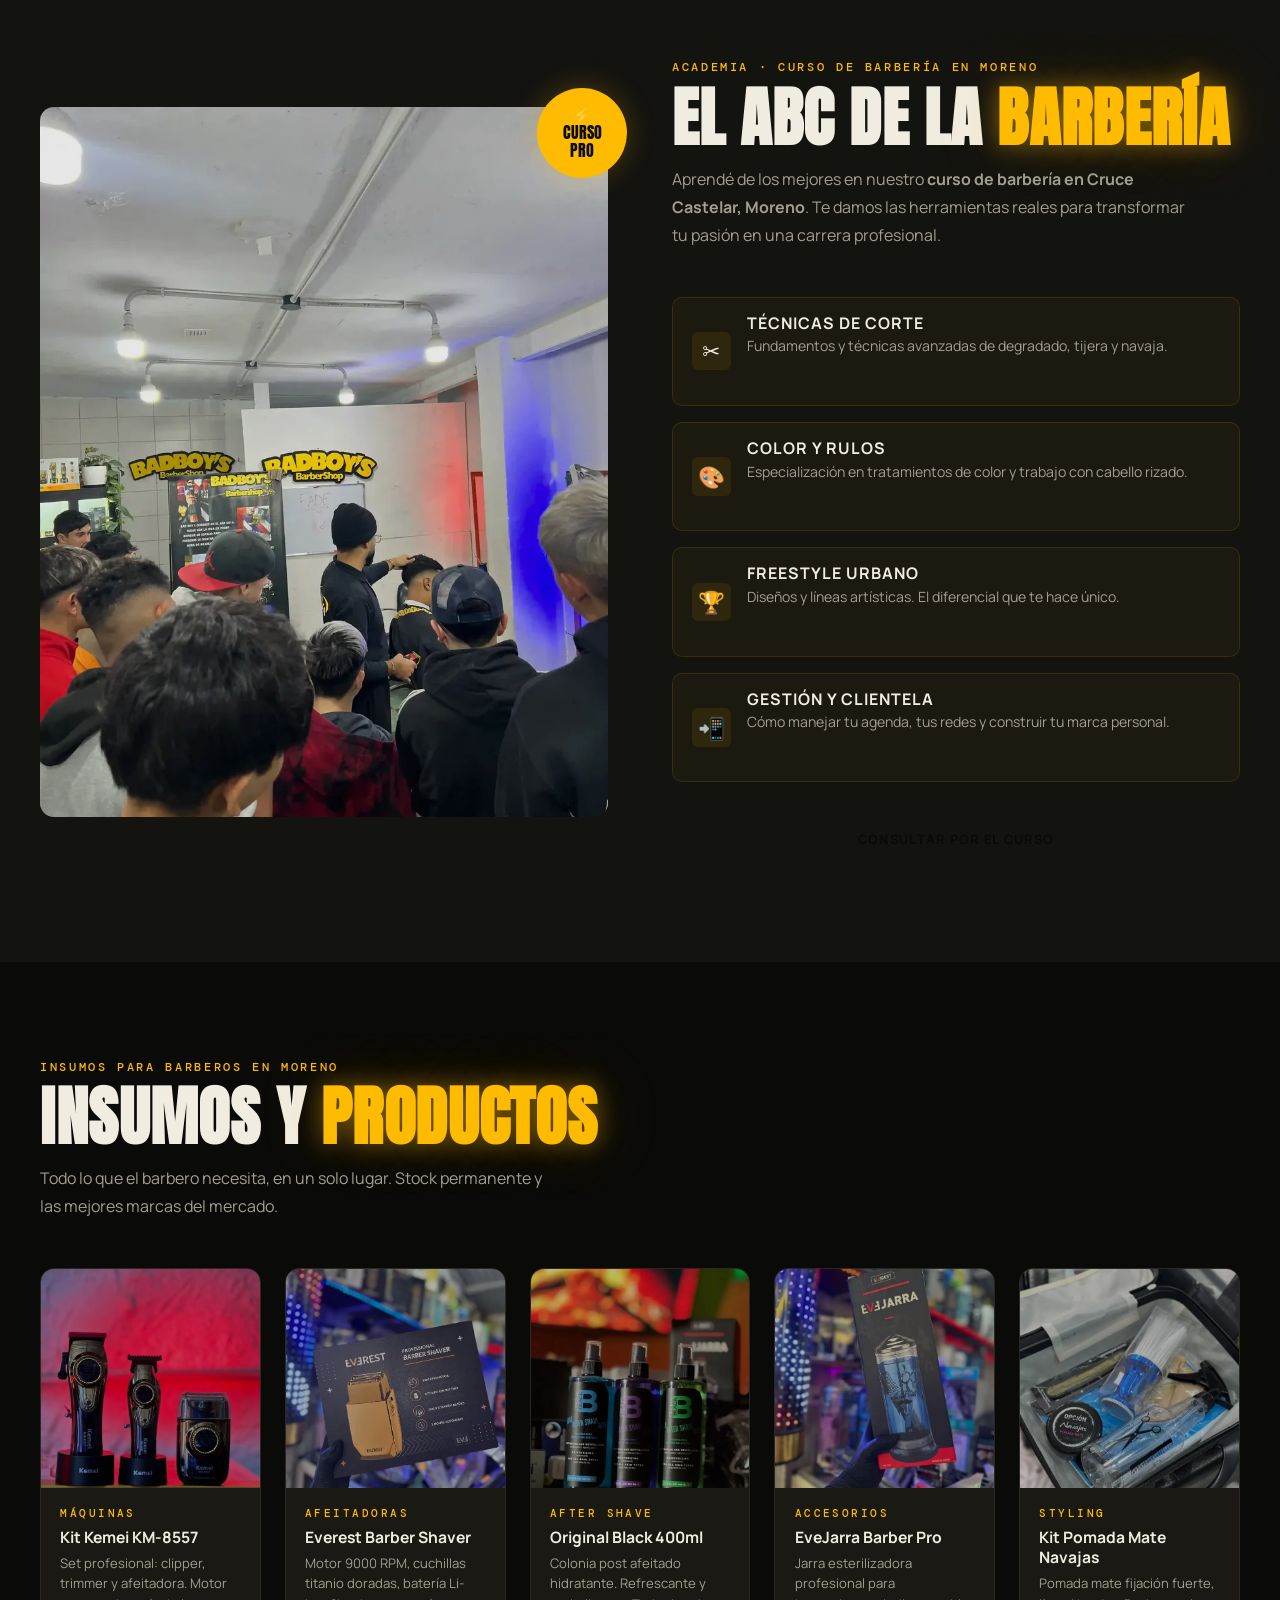
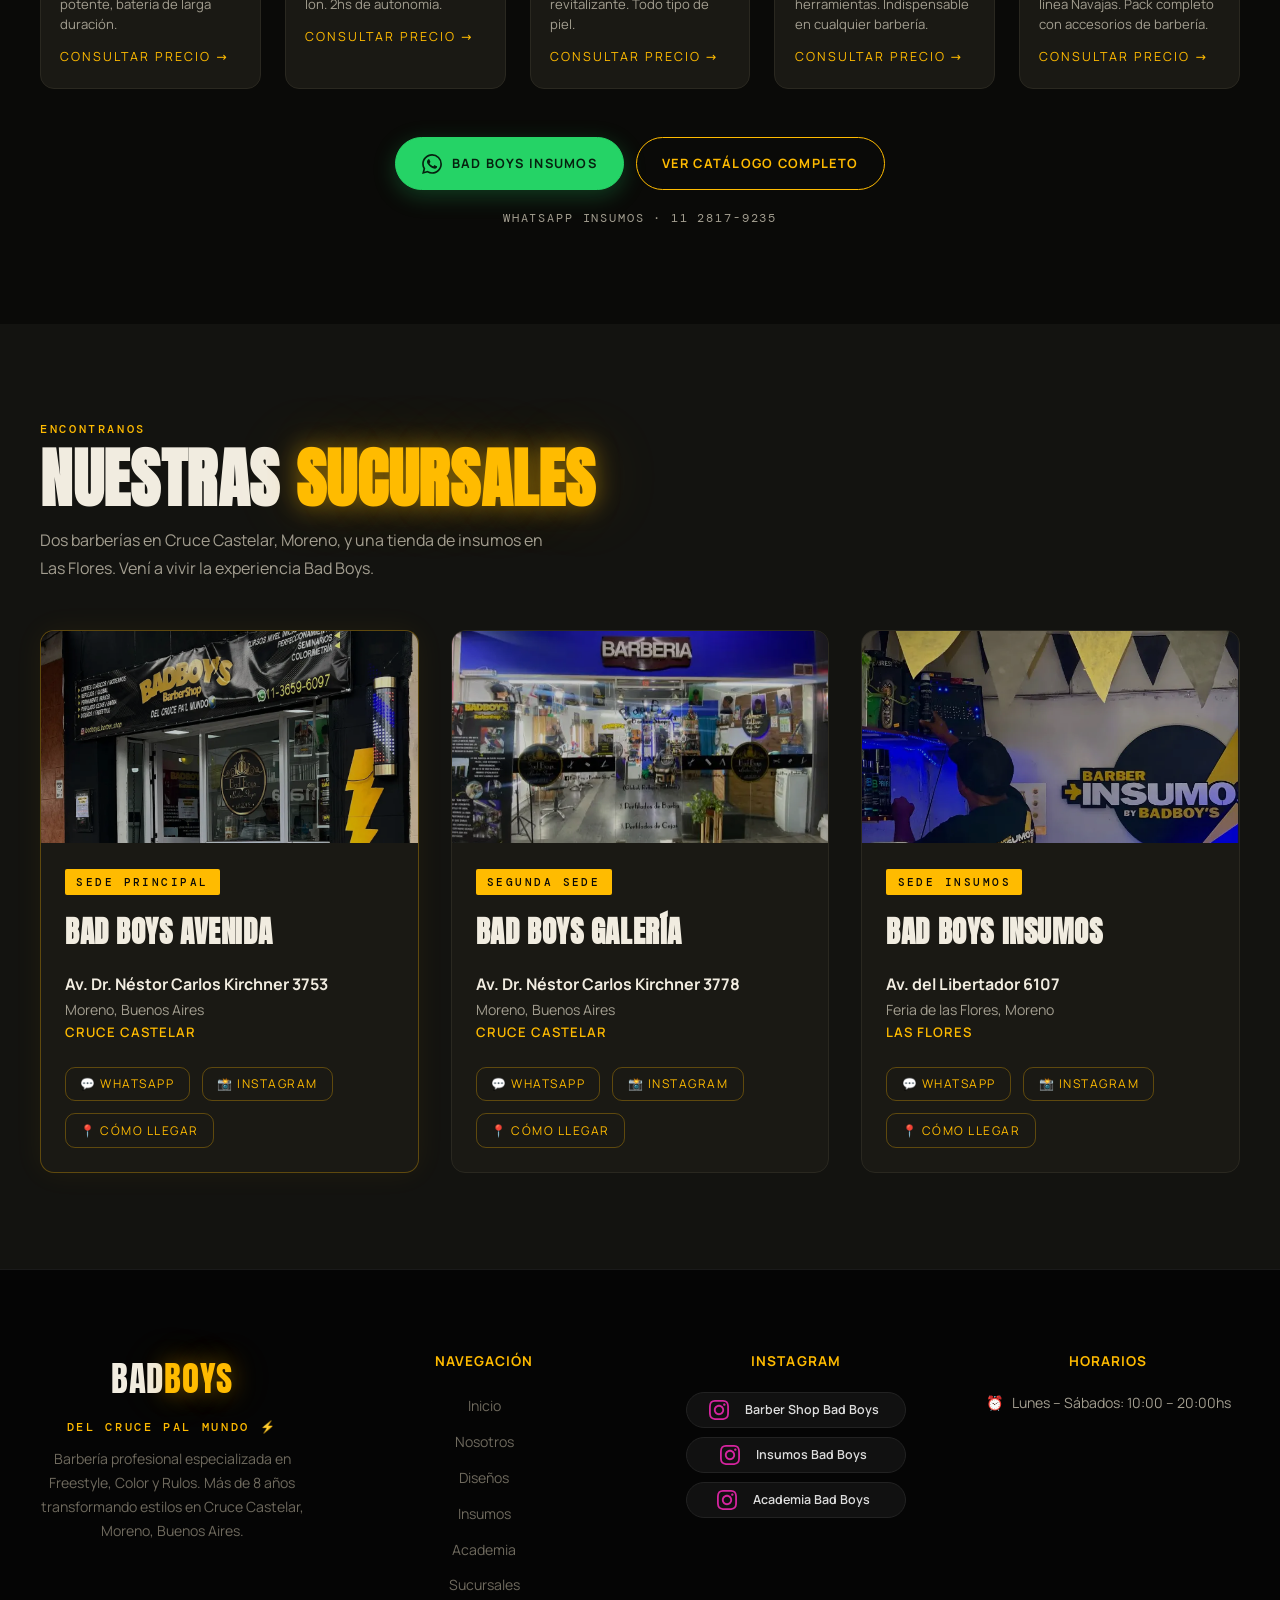
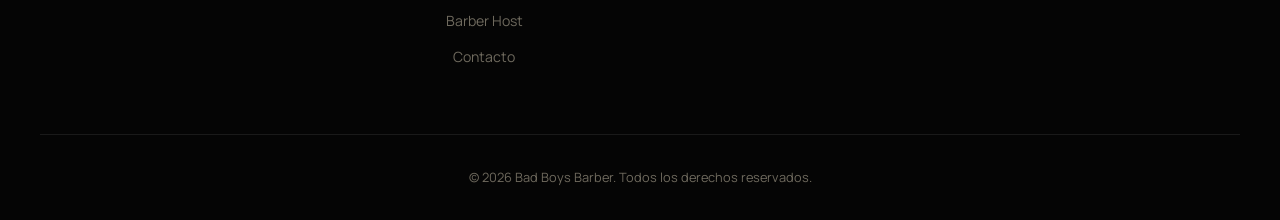
==== commit 0c730b34: "Agregado de Pagina nueva Agregado de Barber Host, Mejoras de SEO, Modificado home de Bad Boys" ====
--- a/index.html
+++ b/index.html
@@ -1,72 +1,286 @@
 <!DOCTYPE html>
-<html lang="es">
+<html lang="es-AR">
 <head>
   <meta charset="UTF-8" />
-  <meta name="viewport" content="width=device-width, initial-scale=1, maximum-scale=1, user-scalable=0, shrink-to-fit=no">
-  <meta name="description" content="Barber Bad Boys — Más de 7 años en Freestyle, Color y Rulos. Del Cruce pal Mundo. Moreno, Buenos Aires." />
-  <title>Barber Bad Boys | Barberia Cruce Castelar</title>
-  <link rel="icon" type="image/x-icon" href="images/Logos/Favicon.png" />
-  <link rel="preconnect" href="https://fonts.googleapis.com" />
-  <link rel="preconnect" href="https://fonts.gstatic.com" crossorigin />
-  <link href="https://fonts.googleapis.com/css2?family=Bebas+Neue&family=Barlow+Condensed:wght@400;600;700&family=Barlow:wght@300;400;500&display=swap" rel="stylesheet" />
+  <meta name="viewport" content="width=device-width, initial-scale=1, viewport-fit=cover">
+  <title>Bad Boys Barber | Barbería en Moreno · Cruce Castelar</title>
+  <meta name="description" content="Barbería en Cruce Castelar, Moreno: degradados, freestyle, claritos, globales y rulos. Más de 8 años, academia de barberos e insumos. Sacá turno online." />
+  <link rel="canonical" href="https://badboysbarber.com.ar/" />
+  <meta name="robots" content="index, follow, max-image-preview:large" />
+  <meta name="theme-color" content="#0a0a08" />
+
+  <!-- Vista previa al compartir (WhatsApp, Instagram, Facebook, X) -->
+  <meta property="og:type" content="website" />
+  <meta property="og:locale" content="es_AR" />
+  <meta property="og:site_name" content="Bad Boys Barber" />
+  <meta property="og:title" content="Bad Boys Barber | Barbería en Moreno · Cruce Castelar" />
+  <meta property="og:description" content="Degradados, freestyle, claritos, globales y rulos. Academia de barberos e insumos. Del Cruce pal Mundo ⚡" />
+  <meta property="og:url" content="https://badboysbarber.com.ar/" />
+  <meta property="og:image" content="https://badboysbarber.com.ar/images/og-badboys.jpg" />
+  <meta property="og:image:width" content="1200" />
+  <meta property="og:image:height" content="630" />
+  <meta property="og:image:alt" content="Logo de Bad Boys Barber en neón y Ezequiel Farias señalando" />
+  <meta name="twitter:card" content="summary_large_image" />
+
+  <!-- Íconos -->
+  <link rel="icon" type="image/png" sizes="48x48" href="images/Logos/favicon-48.png" />
+  <link rel="icon" type="image/png" sizes="192x192" href="images/Logos/icon-192.png" />
+  <link rel="apple-touch-icon" href="images/Logos/apple-touch-icon.png" />
+
+  <!-- Tipografías propias (las mismas de Barber Host: Anton, Manrope y DM Mono) -->
+  <link rel="preload" href="fonts/anton-latin-400-normal.woff2" as="font" type="font/woff2" crossorigin />
+  <link rel="preload" href="fonts/manrope-latin-wght-normal.woff2" as="font" type="font/woff2" crossorigin />
+  <!-- Fondo del inicio: se pide antes para que la primera pantalla cargue más rápido -->
+  <link rel="preload" as="image" href="images/Logos/fondo-hero-pc.webp" media="(min-width: 601px)" />
+  <link rel="preload" as="image" href="images/Logos/fondo-hero-celu.webp" media="(max-width: 600px)" />
+  <link rel="stylesheet" href="css/fonts.css" />
   <link rel="stylesheet" href="css/style.css" />
+  <script src="js/analytics.js" defer></script>
+
+  <!-- Datos para Google: marca, 2 barberías, tienda de insumos y academia -->
 <script type="application/ld+json">
 {
   "@context": "https://schema.org",
-  "@type": "BarberShop", 
-  "name": "Bad Boys Barber",
-  "url": "https://badboysbarber.com.ar",
-  "logo": "https://badboysbarber.com.ar/logo/LogoBadBoys.svg",
-  "description": "Barbería profesional, academia de barberos y venta de productos en Moreno, San Miguel y alrededores.",
-  "address": {
-    "@type": "PostalAddress",
-    "addressLocality": "Moreno",
-    "addressRegion": "Buenos Aires",
-    "addressCountry": "AR"
-  },
-  "areaServed": [
-    { "@type": "City", "name": "Moreno" },
-    { "@type": "City", "name": "San Miguel" },
-    { "@type": "City", "name": "Muñiz" },
-    { "@type": "City", "name": "Bella Vista" }
-  ],
-  "hasOfferCatalog": {
-    "@type": "OfferCatalog",
-    "name": "Servicios de Bad Boys",
-    "itemListElement": [
-      {
-        "@type": "Offer",
-        "itemOffered": { "@type": "Service", "name": "Barbería" }
+  "@graph": [
+    {
+      "@type": "Organization",
+      "@id": "https://badboysbarber.com.ar/#organizacion",
+      "name": "Bad Boys Barber",
+      "alternateName": [
+        "Bad Boys Barber Shop",
+        "BadBoy's BarberShop"
+      ],
+      "url": "https://badboysbarber.com.ar/",
+      "logo": "https://badboysbarber.com.ar/images/Logos/apple-touch-icon.png",
+      "image": "https://badboysbarber.com.ar/images/og-badboys.jpg",
+      "slogan": "Del Cruce pal Mundo",
+      "foundingDate": "2018",
+      "founder": {
+        "@type": "Person",
+        "name": "Ezequiel Farias",
+        "url": "https://badboysbarber.com.ar/barber-host/"
       },
-      {
-        "@type": "Offer",
-        "itemOffered": { "@type": "Service", "name": "Academia de Barbería" }
+      "sameAs": [
+        "https://www.instagram.com/badboys_barber_shop/",
+        "https://www.instagram.com/barberinsumos.badboys/",
+        "https://www.instagram.com/academia.badboys/"
+      ]
+    },
+    {
+      "@type": "WebSite",
+      "@id": "https://badboysbarber.com.ar/#web",
+      "url": "https://badboysbarber.com.ar/",
+      "name": "Bad Boys Barber",
+      "inLanguage": "es-AR",
+      "publisher": {
+        "@id": "https://badboysbarber.com.ar/#organizacion"
+      }
+    },
+    {
+      "@type": "HairSalon",
+      "@id": "https://badboysbarber.com.ar/#barberia",
+      "name": "Bad Boys Barber — Avenida",
+      "url": "https://badboysbarber.com.ar/",
+      "image": [
+        "https://badboysbarber.com.ar/images/Sucursales/Sucursal2.webp",
+        "https://badboysbarber.com.ar/images/og-badboys.jpg"
+      ],
+      "logo": "https://badboysbarber.com.ar/images/Logos/apple-touch-icon.png",
+      "description": "Barbería en Cruce Castelar, Moreno: degradados, freestyle, diseños, claritos, globales y rulos. Sede principal de Bad Boys Barber.",
+      "telephone": "+54 9 11 3659-6097",
+      "priceRange": "$$",
+      "address": {
+        "@type": "PostalAddress",
+        "streetAddress": "Av. Dr. Néstor Carlos Kirchner 3753",
+        "addressLocality": "Moreno",
+        "addressRegion": "Buenos Aires",
+        "addressCountry": "AR"
       },
-      {
-        "@type": "Offer",
-        "itemOffered": { "@type": "Warehouse", "name": "Venta de Productos" }
+      "geo": {
+        "@type": "GeoCoordinates",
+        "latitude": -34.5852029,
+        "longitude": -58.7478012
+      },
+      "hasMap": "https://www.google.com/maps/place/Bad+Boys+Barber+Shop+-+Sucursal+Avenida/@-34.5852029,-58.7478012,17z",
+      "openingHoursSpecification": [
+        {
+          "@type": "OpeningHoursSpecification",
+          "dayOfWeek": [
+            "Monday",
+            "Tuesday",
+            "Wednesday",
+            "Thursday",
+            "Friday",
+            "Saturday"
+          ],
+          "opens": "10:00",
+          "closes": "20:00"
+        }
+      ],
+      "areaServed": [
+        {
+          "@type": "City",
+          "name": "Moreno"
+        },
+        {
+          "@type": "City",
+          "name": "San Miguel"
+        },
+        {
+          "@type": "City",
+          "name": "Muñiz"
+        },
+        {
+          "@type": "City",
+          "name": "Bella Vista"
+        }
+      ],
+      "parentOrganization": {
+        "@id": "https://badboysbarber.com.ar/#organizacion"
+      },
+      "sameAs": [
+        "https://www.instagram.com/badboys_barber_shop/"
+      ],
+      "potentialAction": {
+        "@type": "ReserveAction",
+        "target": "https://turnito.app/c/jLAGTxzvFHmLmz",
+        "name": "Sacar turno"
+      },
+      "hasOfferCatalog": {
+        "@type": "OfferCatalog",
+        "name": "Servicios de barbería",
+        "itemListElement": [
+          {
+            "@type": "Offer",
+            "itemOffered": {
+              "@type": "Service",
+              "name": "Corte y degradado (fade)"
+            }
+          },
+          {
+            "@type": "Offer",
+            "itemOffered": {
+              "@type": "Service",
+              "name": "Freestyle y diseños"
+            }
+          },
+          {
+            "@type": "Offer",
+            "itemOffered": {
+              "@type": "Service",
+              "name": "Claritos y globales (colorimetría)"
+            }
+          },
+          {
+            "@type": "Offer",
+            "itemOffered": {
+              "@type": "Service",
+              "name": "Rulos y ondulaciones"
+            }
+          }
+        ]
       }
-    ]
-  }
+    },
+    {
+      "@type": "HairSalon",
+      "@id": "https://badboysbarber.com.ar/#galeria",
+      "name": "Bad Boys Barber — Galería",
+      "url": "https://badboysbarber.com.ar/#sucursales",
+      "image": "https://badboysbarber.com.ar/images/Sucursales/galeria.webp",
+      "telephone": "+54 9 11 3659-6097",
+      "priceRange": "$$",
+      "address": {
+        "@type": "PostalAddress",
+        "streetAddress": "Av. Dr. Néstor Carlos Kirchner 3778",
+        "addressLocality": "Moreno",
+        "addressRegion": "Buenos Aires",
+        "addressCountry": "AR"
+      },
+      "geo": {
+        "@type": "GeoCoordinates",
+        "latitude": -34.5851007,
+        "longitude": -58.7484611
+      },
+      "openingHoursSpecification": [
+        {
+          "@type": "OpeningHoursSpecification",
+          "dayOfWeek": [
+            "Monday",
+            "Tuesday",
+            "Wednesday",
+            "Thursday",
+            "Friday",
+            "Saturday"
+          ],
+          "opens": "10:00",
+          "closes": "20:00"
+        }
+      ],
+      "parentOrganization": {
+        "@id": "https://badboysbarber.com.ar/#organizacion"
+      }
+    },
+    {
+      "@type": "Store",
+      "@id": "https://badboysbarber.com.ar/#insumos",
+      "name": "Bad Boys Insumos",
+      "url": "https://badboysbarber.com.ar/#insumos",
+      "description": "Insumos y productos para barberos: máquinas, afeitadoras, after shave, pomadas y accesorios.",
+      "image": "https://badboysbarber.com.ar/images/Sucursales/Insumos.webp",
+      "telephone": "+54 9 11 2817-9235",
+      "address": {
+        "@type": "PostalAddress",
+        "streetAddress": "Av. del Libertador 6107 (Feria de las Flores)",
+        "addressLocality": "Moreno",
+        "addressRegion": "Buenos Aires",
+        "addressCountry": "AR"
+      },
+      "geo": {
+        "@type": "GeoCoordinates",
+        "latitude": -34.5989164,
+        "longitude": -58.7570852
+      },
+      "sameAs": [
+        "https://www.instagram.com/barberinsumos.badboys/"
+      ],
+      "parentOrganization": {
+        "@id": "https://badboysbarber.com.ar/#organizacion"
+      }
+    },
+    {
+      "@type": "Course",
+      "@id": "https://badboysbarber.com.ar/#academia",
+      "name": "Curso de barbería — Academia Bad Boys",
+      "description": "Curso de barbería en Cruce Castelar, Moreno: técnicas de corte y degradado, color y rulos, freestyle urbano y gestión de clientela.",
+      "inLanguage": "es",
+      "provider": {
+        "@id": "https://badboysbarber.com.ar/#organizacion"
+      },
+      "sameAs": "https://www.instagram.com/academia.badboys/"
+    }
+  ]
 }
 </script>
-        </script>
 </head>
+<body>
   <!-- ===== NAVBAR ===== -->
   <nav id="navbar">
     <a href="index.html">
-      <img src="images/Logos/LogoBadBoys.svg" alt="Barber Bad Boys" class="nav-logo">
+      <img src="images/Logos/logo-badboys.webp" width="420" height="116" alt="Bad Boys Barber — Inicio" class="nav-logo">
     </a>
 
     <ul class="nav-links">
-      <li><a href="#hero">Inicio</a></li>
+      <li><a href="#hero" class="active">Inicio</a></li>
       <li><a href="#nosotros">Nosotros</a></li>
       <li><a href="#viajes">Viajes</a></li>
       <li><a href="#galeria">Diseños</a></li>
       <li><a href="#insumos">Insumos</a></li>
       <li><a href="#academia">Academia</a></li>
       <li><a href="#sucursales">Sucursales</a></li>
+      <li><a href="barber-host/index.html" class="nav-bh">Barber Host</a></li>
     </ul>
+
+    <a class="nav-cta" href="https://turnito.app/c/jLAGTxzvFHmLmz" target="_blank" rel="noopener">Sacar turno <span aria-hidden="true">→</span></a>
 
     <button class="hamburger" aria-label="Abrir menú">
       <span></span><span></span><span></span>
@@ -82,6 +296,7 @@
     <a href="#insumos">Insumos</a>
     <a href="#academia">Academia</a>
     <a href="#sucursales">Sucursales</a>
+    <a href="barber-host/index.html" class="nav-bh">Barber Host</a>
   </div>
 
   <!-- ===== HERO ===== -->
@@ -89,29 +304,35 @@
     <div class="hero-bg"></div>
     <div class="hero-overlay"></div>
     <div class="hero-scanline"></div>
+    <div class="hero-spot" aria-hidden="true"></div>
 
     <div class="hero-content">
-      <p class="hero-eyebrow">Más de 10 años de trayectoria</p>
+      <p class="hero-eyebrow">✂ Más de 8 años de trayectoria</p>
 
       <h1 class="hero-title">
+        <span class="sr-only">Bad Boys Barber — Barbería en Moreno, Cruce Castelar</span>
         <span class="hero-logo-contenedor">
           <img
-            src="images/Logos/LogoBadBoys.svg"
-            alt="Bad Boys- Cruce Castelar - Moreno, Buenos Aires"
+            src="images/Logos/LogoBadBoys-neon.svg"
+            width="722" height="203"
+            alt="" aria-hidden="true"
+            fetchpriority="high"
             class="hero-logo-titulo"
           />
         </span>
       </h1>
 
-      <p class="hero-slogan">DEL CRUCE PAL MUNDO 🌎</p>
-      <h2 id="hero-oculto">Freestyle · Global · Diseños · Rulos · Claritos — Moreno, Buenos Aires</h2>
+      <p class="hero-slogan">DEL CRUCE PAL MUNDO</p>
+      <p class="hero-servicios">Degradados · Freestyle · Claritos · Globales · Rulos</p>
 
       <div class="hero-ctas">
-        <a href="#insumos" class="btn btn-outline">Info de Insumos</a>
-
-        <a href="https://turnito.app/c/jLAGTxzvFHmLmz" target="_blank" rel="noopener" class="btn btn-primary">Sacar Turno</a>
-        
-        <a href="#academia" class="btn btn-outline">Info de Academia</a>
+        <a
+          href="https://turnito.app/c/jLAGTxzvFHmLmz"
+          target="_blank" rel="noopener"
+          class="btn btn-primary"
+        >Sacar Turno
+        </a>
+        <a href="#galeria" class="btn btn-outline">Ver Diseños ↓</a>
       </div>
     </div>
 
@@ -123,6 +344,63 @@
     </div>
   </section>
 
+  <!-- ===== NOVEDAD: BARBER HOST ===== -->
+  <section id="barber-host" class="bh-novedad">
+    <div class="container">
+      <div class="academia-grid">
+
+        <div class="academia-content">
+          <p class="section-label reveal">⚡ Novedad</p>
+          <h2 class="section-title reveal">Barber <span class="accent">Host</span></h2>
+          <p class="bh-nombre reveal">Ezequiel Farias</p>
+          <p class="section-desc reveal">El dueño de Bad Boys ahora es la voz de los eventos barberiles. Campeonatos, batallas, expos, masterclass y marcas: <strong>de la silla al escenario.</strong></p>
+
+          <div class="academia-features">
+            <div class="feature-item reveal">
+              <span class="feature-icon">🎤</span>
+              <div class="feature-text">
+                <h4>Conducción de competencias</h4>
+                <p>Categorías, jurados, competidores, resultados y premiaciones.</p>
+              </div>
+            </div>
+            <div class="feature-item reveal" data-delay="100">
+              <span class="feature-icon">⚡</span>
+              <div class="feature-text">
+                <h4>Energía de principio a fin</h4>
+                <p>El público conectado durante todo el evento.</p>
+              </div>
+            </div>
+            <div class="feature-item reveal" data-delay="200">
+              <span class="feature-icon">🏆</span>
+              <div class="feature-text">
+                <h4>Marcas y sponsors</h4>
+                <p>Lanzamientos y activaciones integrados al ritmo del evento.</p>
+              </div>
+            </div>
+          </div>
+
+          <div class="bh-ctas reveal">
+            <a href="barber-host/index.html" class="btn btn-primary">Entrá a Barber Host →</a>
+          </div>
+        </div>
+
+        <a href="barber-host/index.html" class="academia-img-wrap bh-img reveal" aria-label="Ver la página de Barber Host">
+          <img
+            src="barber-host/assets/img/barberhost.webp"
+            srcset="barber-host/assets/img/barberhost-600.webp 600w, barber-host/assets/img/barberhost.webp 900w"
+            sizes="(max-width: 900px) 100vw, 50vw"
+            width="900" height="1200"
+            alt="De barbero de barrio a Barber Host: Ezequiel Farias con el micrófono en un evento"
+            loading="lazy" decoding="async" />
+          <div class="academia-badge">
+            <div class="inner">🎤<br>NUEVO</div>
+          </div>
+        </a>
+
+      </div>
+    </div>
+  </section>
+
   <!-- ===== NOSOTROS ===== -->
 <section id="nosotros" class="reveal">
   <div class="container">
@@ -130,7 +408,7 @@
 
       <!-- COLUMNA 1: TODO EL TEXTO -->
       <div class="nosotros-content">
-        <p class="section-label">Nuestra Esencia</p>
+        <p class="section-label">Barbería en Cruce Castelar · Moreno</p>
         <h2 class="section-title">Más que una <span class="accent">Barbería</span></h2>
 
         <div class="section-desc nosotros-desc">
@@ -165,7 +443,7 @@
 
       <!-- COLUMNA 2: LA IMAGEN -->
       <div class="nosotros-img-wrap">
-        <img src="images/Esencia/barbero-mundo.webp" alt="Barbería Bad Boys interior en Moreno, Buenos Aires" />
+        <img src="images/Esencia/barbero-mundo.webp" width="1080" height="1440" alt="Barbería Bad Boys interior en Moreno, Buenos Aires" loading="lazy" decoding="async" />
         <div class="academia-badge">
           <div class="inner">ESTILO<br>PROPIO</div>
         </div>
@@ -198,7 +476,7 @@
 
           <!-- Ítem 1 -->
           <div class="viaje-item">
-            <img src="images/Viajes/SanMiguel.webp" alt="San Miguel, Buenos Aires" loading="lazy">
+            <img src="images/Viajes/Sanmiguel.webp" alt="San Miguel, Buenos Aires" width="1080" height="1440" loading="lazy" decoding="async">
             <div class="viaje-info">
               <span class="viaje-titulo">San Miguel</span>
               <span class="viaje-pais">Buenos Aires</span>
@@ -207,7 +485,7 @@
 
           <!-- Ítem 2 -->
           <div class="viaje-item">
-            <img src="images/Viajes/Mendoza.webp" alt="Mendoza, Argentina" loading="lazy">
+            <img src="images/Viajes/Mendoza.webp" alt="Mendoza, Argentina" width="1080" height="1440" loading="lazy" decoding="async">
             <div class="viaje-info">
               <span class="viaje-titulo">Mendoza</span>
               <span class="viaje-pais">Argentina</span>
@@ -216,7 +494,7 @@
 
           <!-- Ítem 3 -->
           <div class="viaje-item">
-            <img src="images/Viajes/Laisla.webp" alt="La isla - Santa Fe, Argentina" loading="lazy">
+            <img src="images/Viajes/Laisla.webp" alt="La isla - Santa Fe, Argentina" width="1080" height="1440" loading="lazy" decoding="async">
             <div class="viaje-info">
               <span class="viaje-titulo">La isla</span>
               <span class="viaje-pais">Argentina</span>
@@ -225,7 +503,7 @@
 
           <!-- Ítem 4 -->
           <div class="viaje-item">
-            <img src="images/Viajes/SantiagodelEstero.webp" alt="Santiago del Estero, Argentina" loading="lazy">
+            <img src="images/Viajes/SantiagoDelEstero.webp" alt="Santiago del Estero, Argentina" width="1080" height="1440" loading="lazy" decoding="async">
             <div class="viaje-info">
               <span class="viaje-titulo">Santiago del Estero</span>
               <span class="viaje-pais">Argentina</span>
@@ -252,7 +530,7 @@
   <!-- ===== GALERÍA DE DISEÑOS ===== -->
   <section id="galeria" class="viajes reveal"> 
   <div class="viajes-header">
-    <span class="viajes-subtitulo">NUESTRO TRABAJO</span>
+    <span class="viajes-subtitulo">CORTES EN BAD BOYS · MORENO</span>
     <h2 class="viajes-titulo">DISEÑOS Y <span class="accent">FREESTYLE</span></h2>
   </div>
 
@@ -272,7 +550,7 @@
 
         <!-- Ítem 1 -->
         <div class="viaje-item">
-          <img src="images/Cortes/Corte1.webp" alt="Degradado en Moreno" loading="lazy">
+          <img src="images/Cortes/Corte1.webp" alt="Corte degradado hecho en Bad Boys, Moreno" width="1080" height="1440" loading="lazy" decoding="async">
           <div class="viaje-info">
             <span class="viaje-titulo">Degradado</span>
             <span class="viaje-pais">Bad Boys Barber</span>
@@ -281,7 +559,7 @@
 
         <!-- Ítem 2 -->
         <div class="viaje-item">
-          <img src="images/Cortes/Global.webp" alt="Claritos en Moreno" loading="lazy">
+          <img src="images/Cortes/Global.webp" alt="Claritos hechos en Bad Boys, Moreno" width="1080" height="1440" loading="lazy" decoding="async">
           <div class="viaje-info">
             <span class="viaje-titulo">Claritos</span>
             <span class="viaje-pais">Bad Boys Barber</span>
@@ -290,7 +568,7 @@
 
         <!-- Ítem 3 -->
         <div class="viaje-item">
-          <img src="images/Cortes/Rulos.webp" alt="Rulos en Moreno" loading="lazy">
+          <img src="images/Cortes/Rulos.webp" alt="Rulos en Bad Boys Barber, Moreno" width="1080" height="1440" loading="lazy" decoding="async">
           <div class="viaje-info">
             <span class="viaje-titulo">Rulos</span>
             <span class="viaje-pais">Bad Boys Barber</span>
@@ -299,7 +577,7 @@
 
         <!-- Ítem 4 -->
         <div class="viaje-item">
-          <img src="images/Cortes/IMG_1520.webp" alt="Degradado en Moreno" loading="lazy">
+          <img src="images/Cortes/IMG_1520.webp" alt="Degradado con diseño en Bad Boys, Moreno" width="1080" height="1440" loading="lazy" decoding="async">
           <div class="viaje-info">
             <span class="viaje-titulo">Degradado</span>
             <span class="viaje-pais">Bad Boys Barber</span>
@@ -308,7 +586,7 @@
         
         <!-- Ítem 1 -->
         <div class="viaje-item">
-          <img src="images/Cortes/IMG_5696.webp" alt="Diseño en Moreno" loading="lazy">
+          <img src="images/Cortes/IMG_5696.webp" alt="Diseño freestyle en Bad Boys, Moreno" width="1080" height="1440" loading="lazy" decoding="async">
           <div class="viaje-info">
             <span class="viaje-titulo">Diseño</span>
             <span class="viaje-pais">Bad Boys Barber</span>
@@ -317,7 +595,7 @@
 
         <!-- Ítem 2 -->
         <div class="viaje-item">
-          <img src="images/Cortes/IMG_6217.webp" alt="Claritos en Moreno" loading="lazy">
+          <img src="images/Cortes/IMG_6217.webp" alt="Claritos y rulos en Bad Boys, Moreno" width="1080" height="1440" loading="lazy" decoding="async">
           <div class="viaje-info">
             <span class="viaje-titulo">Claritos y Rulos</span>
             <span class="viaje-pais">Bad Boys Barber</span>
@@ -326,7 +604,7 @@
 
         <!-- Ítem 3 -->
         <div class="viaje-item">
-          <img src="images/Cortes/IMG_8502.webp" alt="Global en Moreno" loading="lazy">
+          <img src="images/Cortes/IMG_8502.webp" alt="Global (decoloración completa) en Bad Boys, Moreno" width="1080" height="1440" loading="lazy" decoding="async">
           <div class="viaje-info">
             <span class="viaje-titulo">Global</span>
             <span class="viaje-pais">Bad Boys Barber</span>
@@ -335,7 +613,7 @@
 
         <!-- Ítem 4 -->
         <div class="viaje-item">
-          <img src="images/Cortes/IMG_6447.webp" alt="Claritos en Moreno" loading="lazy">
+          <img src="images/Cortes/IMG_6447.webp" alt="Claritos en Bad Boys Barber, Moreno" width="1080" height="1440" loading="lazy" decoding="async">
           <div class="viaje-info">
             <span class="viaje-titulo">Claritos</span>
             <span class="viaje-pais">Bad Boys Barber</span>
@@ -362,16 +640,16 @@
       <div class="academia-grid">
 
         <div class="academia-img-wrap reveal">
-          <img src="images/Academia/Academia.webp" alt="Academia Bad Boys en Cruce Castelar — Moreno, Buenos Aires" />
+          <img src="images/Academia/Academia-900.webp" width="900" height="1200" alt="Curso de barbería en la Academia Bad Boys, Cruce Castelar — Moreno" loading="lazy" decoding="async" />
           <div class="academia-badge">
             <div class="inner">⚡<br>CURSO<br>PRO</div>
           </div>
         </div>
 
         <div class="academia-content">
-          <p class="section-label reveal">Formación Profesional</p>
+          <p class="section-label reveal">Academia · Curso de barbería en Moreno</p>
           <h2 class="section-title reveal">EL ABC DE LA <span class="accent">BARBERÍA</span></h2>
-          <p class="section-desc reveal">Aprendé de los mejores. Nuestro curso te da las herramientas reales para transformar tu pasión en una carrera profesional.</p>
+          <p class="section-desc reveal">Aprendé de los mejores en nuestro <strong>curso de barbería en Cruce Castelar, Moreno</strong>. Te damos las herramientas reales para transformar tu pasión en una carrera profesional.</p>
 
           <div class="academia-features">
             <div class="feature-item reveal">
@@ -417,7 +695,7 @@
   <!-- ===== INSUMOS ===== -->
   <section id="insumos">
     <div class="container">
-      <p class="section-label reveal">Tienda Profesional</p>
+      <p class="section-label reveal">Insumos para barberos en Moreno</p>
       <h2 class="section-title reveal">Insumos y <span class="accent">Productos</span></h2>
       <p class="section-desc reveal">Todo lo que el barbero necesita, en un solo lugar. Stock permanente y las mejores marcas del mercado.</p>
 
@@ -425,70 +703,75 @@
 
         <div class="producto-card reveal">
           <div class="producto-img">
-            <img src="images/Insumos/maquinas-kemei.webp" alt="Máquinas Kemei profesionales" loading="lazy" />
+            <img src="images/Insumos/maquinas-kemei.webp" alt="Máquinas Kemei profesionales" width="640" height="869" loading="lazy" decoding="async" />
           </div>
           <div class="producto-info">
             <p class="producto-tag">Máquinas</p>
             <h3 class="producto-name">Kit Kemei KM-8557</h3>
             <p class="producto-desc">Set profesional: clipper, trimmer y afeitadora. Motor potente, batería de larga duración.</p>
-            <a href="https://wa.me/5491136596097?text=Quiero%20info%20sobre%20el%20Kit%20Kemei" target="_blank" class="producto-cta">Consultar precio →</a>
+            <a href="https://wa.me/5491136596097?text=Quiero%20info%20sobre%20el%20Kit%20Kemei" target="_blank" rel="noopener" class="producto-cta">Consultar precio →</a>
           </div>
         </div>
 
         <div class="producto-card reveal" data-delay="80">
           <div class="producto-img">
-            <img src="images/Insumos/everest-shaver.webp" alt="Everest Professional Barber Shaver" loading="lazy" />
+            <img src="images/Insumos/everest-shaver.webp" alt="Everest Professional Barber Shaver" width="647" height="858" loading="lazy" decoding="async" />
           </div>
           <div class="producto-info">
             <p class="producto-tag">Afeitadoras</p>
             <h3 class="producto-name">Everest Barber Shaver</h3>
             <p class="producto-desc">Motor 9000 RPM, cuchillas titanio doradas, batería Li-Ion. 2hs de autonomía.</p>
-            <a href="https://wa.me/5491136596097?text=Quiero%20info%20sobre%20la%20Everest%20Shaver" target="_blank" class="producto-cta">Consultar precio →</a>
+            <a href="https://wa.me/5491136596097?text=Quiero%20info%20sobre%20la%20Everest%20Shaver" target="_blank" rel="noopener" class="producto-cta">Consultar precio →</a>
           </div>
         </div>
 
         <div class="producto-card reveal" data-delay="160">
           <div class="producto-img">
-            <img src="images/Insumos/after-shave.webp" alt="After Shave Original Black" loading="lazy" />
+            <img src="images/Insumos/after-shave.webp" alt="After Shave Original Black" width="682" height="883" loading="lazy" decoding="async" />
           </div>
           <div class="producto-info">
             <p class="producto-tag">After Shave</p>
             <h3 class="producto-name">Original Black 400ml</h3>
             <p class="producto-desc">Colonia post afeitado hidratante. Refrescante y revitalizante. Todo tipo de piel.</p>
-            <a href="https://wa.me/5491136596097?text=Quiero%20info%20sobre%20After%20Shave%20Original%20Black" target="_blank" class="producto-cta">Consultar precio →</a>
+            <a href="https://wa.me/5491136596097?text=Quiero%20info%20sobre%20After%20Shave%20Original%20Black" target="_blank" rel="noopener" class="producto-cta">Consultar precio →</a>
           </div>
         </div>
 
         <div class="producto-card reveal" data-delay="240">
           <div class="producto-img">
-            <img src="images/Insumos/evejarra.webp" alt="Eve Jarra Barber Pro" loading="lazy" />
+            <img src="images/Insumos/evejarra.webp" alt="Eve Jarra Barber Pro" width="633" height="874" loading="lazy" decoding="async" />
           </div>
           <div class="producto-info">
             <p class="producto-tag">Accesorios</p>
             <h3 class="producto-name">EveJarra Barber Pro</h3>
             <p class="producto-desc">Jarra esterilizadora profesional para herramientas. Indispensable en cualquier barbería.</p>
-            <a href="https://wa.me/5491136596097?text=Quiero%20info%20sobre%20la%20EveJarra" target="_blank" class="producto-cta">Consultar precio →</a>
+            <a href="https://wa.me/5491136596097?text=Quiero%20info%20sobre%20la%20EveJarra" target="_blank" rel="noopener" class="producto-cta">Consultar precio →</a>
           </div>
         </div>
 
         <div class="producto-card reveal" data-delay="320">
           <div class="producto-img">
-            <img src="images/Insumos/kit-pomada.webp" alt="Kit pomada y accesorios" loading="lazy" />
+            <img src="images/Insumos/kit-pomada.webp" alt="Kit pomada y accesorios" width="631" height="884" loading="lazy" decoding="async" />
           </div>
           <div class="producto-info">
             <p class="producto-tag">Styling</p>
             <h3 class="producto-name">Kit Pomada Mate Navajas</h3>
             <p class="producto-desc">Pomada mate fijación fuerte, línea Navajas. Pack completo con accesorios de barbería.</p>
-            <a href="https://wa.me/5491136596097?text=Quiero%20info%20sobre%20el%20Kit%20Pomada%20Navajas" target="_blank" class="producto-cta">Consultar precio →</a>
-          </div>
-        </div>
-
-      </div>
-
-      <div class="catalogo-link">
-        <a href="Archivos/CATÁLOGO-AGOSTO.pdf" target="_blank" rel="noopener" class="btn btn-outline reveal">
+            <a href="https://wa.me/5491136596097?text=Quiero%20info%20sobre%20el%20Kit%20Pomada%20Navajas" target="_blank" rel="noopener" class="producto-cta">Consultar precio →</a>
+          </div>
+        </div>
+
+      </div>
+
+      <div class="catalogo-link insumos-ctas reveal">
+        <a href="https://wa.me/5491128179235?text=Hola%20Bad%20Boys%20Insumos!%20Quiero%20consultar%20por%20productos." target="_blank" rel="noopener" class="btn btn-wa-insumos" aria-label="Escribir por WhatsApp a Bad Boys Insumos">
+          <svg viewBox="0 0 24 24" aria-hidden="true"><path d="M17.472 14.382c-.297-.149-1.758-.867-2.03-.967-.273-.099-.471-.148-.67.15-.197.297-.767.966-.94 1.164-.173.199-.347.223-.644.075-.297-.15-1.255-.463-2.39-1.475-.883-.788-1.48-1.761-1.653-2.059-.173-.297-.018-.458.13-.606.134-.133.298-.347.446-.52.149-.174.198-.298.298-.497.099-.198.05-.371-.025-.52-.075-.149-.669-1.612-.916-2.207-.242-.579-.487-.5-.669-.51-.173-.008-.371-.01-.57-.01-.198 0-.52.074-.792.372-.272.297-1.04 1.016-1.04 2.479 0 1.462 1.065 2.875 1.213 3.074.149.198 2.096 3.2 5.077 4.487.709.306 1.262.489 1.694.625.712.227 1.36.195 1.871.118.571-.085 1.758-.719 2.006-1.413.248-.694.248-1.289.173-1.413-.074-.124-.272-.198-.57-.347m-5.421 7.403h-.004a9.87 9.87 0 01-5.031-1.378l-.361-.214-3.741.982.998-3.648-.235-.374a9.86 9.86 0 01-1.51-5.26c.001-5.45 4.436-9.884 9.888-9.884 2.64 0 5.122 1.03 6.988 2.898a9.825 9.825 0 012.893 6.994c-.003 5.45-4.437 9.884-9.885 9.884m8.413-18.297A11.815 11.815 0 0012.05 0C5.495 0 .16 5.335.157 11.892c0 2.096.547 4.142 1.588 5.945L.057 24l6.305-1.654a11.882 11.882 0 005.683 1.448h.005c6.554 0 11.89-5.335 11.893-11.893a11.821 11.821 0 00-3.48-8.413z"/></svg>
+          <span>Bad Boys Insumos</span>
+        </a>
+        <a href="Archivos/CatalogoINSUMOS-Mayo.pdf" target="_blank" rel="noopener" class="btn btn-outline">
           Ver Catálogo Completo
         </a>
+        <p class="insumos-wa-num">WhatsApp Insumos · 11 2817-9235</p>
       </div>
     </div>
   </section>
@@ -498,13 +781,13 @@
     <div class="container">
       <p class="section-label reveal">Encontranos</p>
       <h2 class="section-title reveal">Nuestras <span class="accent">Sucursales</span></h2>
-      <p class="section-desc reveal">Dos sedes para atenderte y una tienda de insumos. Vení a vivir la experiencia Bad Boys.</p>
+      <p class="section-desc reveal">Dos barberías en Cruce Castelar, Moreno, y una tienda de insumos en Las Flores. Vení a vivir la experiencia Bad Boys.</p>
 
       <div class="sucursales-grid">
 
         <article class="sucursal-card main-branch reveal">
           <div class="sucursal-img">
-            <img src="images/Sucursales/Sucursal2.webp" alt="Barbería Bad Boys — Sede Principal Cruce Castelar" loading="lazy" />
+            <img src="images/Sucursales/Sucursal2.webp" alt="Barbería Bad Boys — Sede Principal Cruce Castelar" width="1080" height="1032" loading="lazy" decoding="async" />
           </div>
           <div class="sucursal-body">
             <span class="sucursal-badge">Sede Principal</span>
@@ -524,7 +807,7 @@
 
         <article class="sucursal-card reveal" data-delay="120">
           <div class="sucursal-img">
-            <img src="images/Sucursales/galeria.webp" alt="Barbería Bad Boys — Sucursal Galería Iberá" loading="lazy" />
+            <img src="images/Sucursales/galeria.webp" alt="Barbería Bad Boys — Sucursal Galería Iberá" width="678" height="377" loading="lazy" decoding="async" />
           </div>
           <div class="sucursal-body">
             <span class="sucursal-badge">Segunda Sede</span>
@@ -543,7 +826,7 @@
         </article>
         <article class="sucursal-card reveal" data-delay="240">
       <div class="sucursal-img">
-        <img src="images/Sucursales/Insumos.webp" alt="Barbería Bad Boys — Sede Insumos Las Flores Moreno" loading="lazy" />
+        <img src="images/Sucursales/Insumos.webp" alt="Barbería Bad Boys — Sede Insumos Las Flores Moreno" width="718" height="779" loading="lazy" decoding="async" />
       </div>
       <div class="sucursal-body">
         <span class="sucursal-badge">Sede Insumos</span>
@@ -574,7 +857,7 @@
         <div class="footer-brand">
           <div class="footer-logo">BAD<span>BOYS</span></div>
           <p class="footer-tagline">Del Cruce Pal Mundo ⚡</p>
-          <p class="footer-desc">Barbería profesional especializada en Freestyle, Color y Rulos. Más de 7 años transformando estilos en Moreno, Buenos Aires.</p>
+          <p class="footer-desc">Barbería profesional especializada en Freestyle, Color y Rulos. Más de 8 años transformando estilos en Cruce Castelar, Moreno, Buenos Aires.</p>
         </div>
 
         <div class="footer-col">
@@ -586,7 +869,8 @@
             <li><a href="#insumos">Insumos</a></li>
             <li><a href="#academia">Academia</a></li>
             <li><a href="#sucursales">Sucursales</a></li>
-            <li><a href="contacto.html">Contacto</a></li>
+            <li><a href="barber-host/index.html">Barber Host</a></li>
+            <li><a href="#sucursales">Contacto</a></li>
           </ul>
         </div>
 
@@ -616,7 +900,7 @@
       </div>
 
       <div class="footer-bottom">
-        <p>&copy; <span class="current-year"></span> Barber Bad Boys. Todos los derechos reservados.</p>
+        <p>&copy; <span class="current-year"></span> Bad Boys Barber. Todos los derechos reservados.</p>
       </div>
     </div>
   </footer>
@@ -626,7 +910,7 @@
     href="https://www.instagram.com/badboys_barber_shop/"
     target="_blank" rel="noopener"
     class="ig-float"
-    aria-label="Instagram"
+    aria-label="Instagram de Bad Boys Barber"
   >
     <svg viewBox="0 0 24 24" fill="currentColor"><path d="M12 2.163c3.204 0 3.584.012 4.85.07 3.252.148 4.771 1.691 4.919 4.919.058 1.265.069 1.645.069 4.849 0 3.205-.012 3.584-.069 4.849-.149 3.225-1.664 4.771-4.919 4.919-1.266.058-1.644.07-4.85.07-3.204 0-3.584-.012-4.849-.07-3.26-.149-4.771-1.699-4.919-4.92-.058-1.265-.07-1.644-.07-4.849 0-3.204.013-3.583.07-4.849.149-3.227 1.664-4.771 4.919-4.919 1.266-.057 1.645-.069 4.849-.069zm0-2.163c-3.259 0-3.667.014-4.947.072-4.358.2-6.78 2.618-6.98 6.98-.059 1.281-.073 1.689-.073 4.948 0 3.259.014 3.668.072 4.948.2 4.358 2.618 6.78 6.98 6.98 1.281.058 1.689.072 4.948.072 3.259 0 3.668-.014 4.948-.072 4.354-.2 6.782-2.618 6.979-6.98.059-1.28.073-1.689.073-4.948 0-3.259-.014-3.667-.072-4.947-.196-4.354-2.617-6.78-6.979-6.98-1.281-.059-1.69-.073-4.949-.073zm0 5.838c-3.403 0-6.162 2.759-6.162 6.162s2.759 6.163 6.162 6.163 6.162-2.759 6.162-6.163c0-3.403-2.759-6.162-6.162-6.162zm0 10.162c-2.209 0-4-1.79-4-4 0-2.209 1.791-4 4-4s4 1.791 4 4c0 2.21-1.791 4-4 4zm6.406-11.845c-.796 0-1.441.645-1.441 1.44s.645 1.44 1.441 1.44c.795 0 1.439-.645 1.439-1.44s-.644-1.44-1.439-1.44z"/></svg>
   </a>
@@ -636,7 +920,7 @@
     href="https://wa.me/5491136596097?text=Hola!%20Quiero%20sacar%20turno"
     target="_blank" rel="noopener"
     class="wa-float"
-    aria-label="WhatsApp"
+    aria-label="Escribir por WhatsApp"
   >
     <svg viewBox="0 0 24 24" xmlns="http://www.w3.org/2000/svg">
       <path d="M17.472 14.382c-.297-.149-1.758-.867-2.03-.967-.273-.099-.471-.148-.67.15-.197.297-.767.966-.94 1.164-.173.199-.347.223-.644.075-.297-.15-1.255-.463-2.39-1.475-.883-.788-1.48-1.761-1.653-2.059-.173-.297-.018-.458.13-.606.134-.133.298-.347.446-.52.149-.174.198-.298.298-.497.099-.198.05-.371-.025-.52-.075-.149-.669-1.612-.916-2.207-.242-.579-.487-.5-.669-.51-.173-.008-.371-.01-.57-.01-.198 0-.52.074-.792.372-.272.297-1.04 1.016-1.04 2.479 0 1.462 1.065 2.875 1.213 3.074.149.198 2.096 3.2 5.077 4.487.709.306 1.262.489 1.694.625.712.227 1.36.195 1.871.118.571-.085 1.758-.719 2.006-1.413.248-.694.248-1.289.173-1.413-.074-.124-.272-.198-.57-.347m-5.421 7.403h-.004a9.87 9.87 0 01-5.031-1.378l-.361-.214-3.741.982.998-3.648-.235-.374a9.86 9.86 0 01-1.51-5.26c.001-5.45 4.436-9.884 9.888-9.884 2.64 0 5.122 1.03 6.988 2.898a9.825 9.825 0 012.893 6.994c-.003 5.45-4.437 9.884-9.885 9.884m8.413-18.297A11.815 11.815 0 0012.05 0C5.495 0 .16 5.335.157 11.892c0 2.096.547 4.142 1.588 5.945L.057 24l6.305-1.654a11.882 11.882 0 005.683 1.448h.005c6.554 0 11.89-5.335 11.893-11.893a11.821 11.821 0 00-3.48-8.413z"/>
--- a/css/fonts.css
+++ b/css/fonts.css
@@ -0,0 +1,31 @@
+/* ==========================================================
+   Bad Boys · Tipografías (las mismas de Barber Host), servidas desde el propio sitio
+   (antes venían de Google Fonts: 2 conexiones extra y CSS que bloqueaba el render).
+   Solo subset "latin" (cubre español completo). Licencia: SIL OFL 1.1.
+   ========================================================== */
+@font-face{
+  font-family:"Anton";
+  font-style:normal;font-weight:400;font-display:swap;
+  src:url("../fonts/anton-latin-400-normal.woff2") format("woff2");
+  unicode-range:U+0000-00FF,U+0131,U+0152-0153,U+02BB-02BC,U+02C6,U+02DA,U+02DC,U+0304,U+0308,U+0329,U+2000-206F,U+20AC,U+2122,U+2191,U+2193,U+2212,U+2215,U+FEFF,U+FFFD;
+}
+/* Manrope variable: un solo archivo para 400, 500 y 700 */
+@font-face{
+  font-family:"Manrope";
+  font-style:normal;font-weight:200 800;font-display:swap;
+  src:url("../fonts/manrope-latin-wght-normal.woff2") format("woff2-variations"),
+      url("../fonts/manrope-latin-wght-normal.woff2") format("woff2");
+  unicode-range:U+0000-00FF,U+0131,U+0152-0153,U+02BB-02BC,U+02C6,U+02DA,U+02DC,U+0304,U+0308,U+0329,U+2000-206F,U+20AC,U+2122,U+2191,U+2193,U+2212,U+2215,U+FEFF,U+FFFD;
+}
+@font-face{
+  font-family:"DM Mono";
+  font-style:normal;font-weight:400;font-display:swap;
+  src:url("../fonts/dm-mono-latin-400-normal.woff2") format("woff2");
+  unicode-range:U+0000-00FF,U+0131,U+0152-0153,U+02BB-02BC,U+02C6,U+02DA,U+02DC,U+0304,U+0308,U+0329,U+2000-206F,U+20AC,U+2122,U+2191,U+2193,U+2212,U+2215,U+FEFF,U+FFFD;
+}
+@font-face{
+  font-family:"DM Mono";
+  font-style:normal;font-weight:500;font-display:swap;
+  src:url("../fonts/dm-mono-latin-500-normal.woff2") format("woff2");
+  unicode-range:U+0000-00FF,U+0131,U+0152-0153,U+02BB-02BC,U+02C6,U+02DA,U+02DC,U+0304,U+0308,U+0329,U+2000-206F,U+20AC,U+2122,U+2191,U+2193,U+2212,U+2215,U+FEFF,U+FFFD;
+}
--- a/css/style.css
+++ b/css/style.css
@@ -1,21 +1,25 @@
-@import url('https://fonts.googleapis.com/css2?family=Bebas+Neue&family=Barlow+Condensed:wght@400;600;700&family=Barlow:wght@300;400;500&display=swap');
 
 /* ============================================================
    VARIABLES GLOBALES
    ============================================================ */
 :root {
-  --negro:        #0a0a0a;
-  --negro-2:      #111111;
-  --negro-3:      #1a1a1a;
+  /* Colores (tonos cálidos, iguales a Barber Host; el amarillo es el de Bad Boys) */
+  --negro:        #0a0a08;
+  --negro-2:      #131310;
+  --negro-3:      #1a1914;
   --amarillo:     #ffbb00;
   --amarillo-2:   #ffd040;
   --amarillo-glow: rgba(255, 187, 0, 0.25);
-  --blanco:       #ffffff;
-  --gris:         #aaaaaa;
-  --gris-2:       #555555;
-  --fuente-display: 'Bebas Neue', cursive;
-  --fuente-cuerpo:  'Barlow', sans-serif;
-  --fuente-cond:    'Barlow Condensed', sans-serif;
+  --blanco:       #f1ece0;
+  --gris:         #a39e90;
+  --gris-2:       #6f6a5e;
+  --linea:        #2a2820;
+  --dorado:       #c9a24a;
+  /* Tipografías: las mismas de Barber Host */
+  --fuente-display: 'Anton', 'Impact', 'Arial Narrow', sans-serif;
+  --fuente-cuerpo:  'Manrope', system-ui, -apple-system, 'Segoe UI', sans-serif;
+  --fuente-cond:    'Manrope', system-ui, -apple-system, 'Segoe UI', sans-serif;
+  --fuente-mono:    'DM Mono', ui-monospace, Menlo, monospace;
   --transicion:     0.35s cubic-bezier(0.25, 0.46, 0.45, 0.94);
   --radio:          10px;
   --radio-lg:       14px;
@@ -50,7 +54,21 @@
 
 img {
   max-width: 100%;
+  height: auto; /* con width/height en el HTML guarda la proporción y la página no "salta" al cargar */
   display: block;
+}
+
+/* Texto solo para Google y lectores de pantalla (el h1 del inicio es el logo) */
+.sr-only {
+  position: absolute;
+  width: 1px;
+  height: 1px;
+  padding: 0;
+  margin: -1px;
+  overflow: hidden;
+  clip: rect(0, 0, 0, 0);
+  white-space: nowrap;
+  border: 0;
 }
 
 a {
@@ -200,31 +218,23 @@
 .hero-bg {
   position: absolute;
   inset: 0;
-  background-image: url('../images/logos/Fondohero.webp');
+  /* Eze a la derecha sobre fondo oscuro (ya viene oscurecido en la imagen) */
+  background-color: #0a0a08;
+  background-image: url('../images/Logos/fondo-hero-pc.webp');
   background-size: cover;
-  background-position: center top;
-  filter: brightness(0.35) saturate(1.2);
-  transform: scale(1);
+  background-position: right center;
+  background-repeat: no-repeat;
+  transform-origin: 75% 40%;
   animation: heroZoom 14s ease-in-out infinite alternate;
 }
 @media (max-width: 600px) {
   .hero-bg {
-    background-position: 50% center; 
-    background-image: url('../images/logos/Fondohero1.webp');
-    
-    transform: scale(1); 
+    background-image: url('../images/Logos/fondo-hero-celu.webp');
+    background-position: center center;
   }
 }
 
 @media (max-width: 600px) {
-  .hero-bg {
-  
-    background-size: 180% !important;
-    background-position: center 25% !important; 
-    background-repeat: no-repeat !important;
-    transform: scale(1) !important;
-  }
-
   .hero-overlay {
     /* ESTA ES LA MAGIA: El degradado de tres puntos */
     background: linear-gradient(
@@ -330,17 +340,6 @@
   animation: heroFadeIn 1s ease 0.7s forwards;
 }
 
-#hero-oculto{
-  position: absolute;
-  width: 1px;
-  height: 1px;
-  padding: 0;
-  margin: -1px;
-  overflow: hidden;
-  clip: rect(0, 0, 0, 0);
-  white-space: nowrap;
-  border: 0;
-}
 .hero-sub {
   font-size: 0.95rem;
   color: var(--blanco);
@@ -1569,6 +1568,492 @@
 
 
   .ig-float {
-    bottom: calc(2rem + 46px + 0.75rem);
+    bottom: calc(2rem + 52px + 0.9rem); /* misma separación que en compu y que en Barber Host */
   }
-}+}
+
+/* ============================================================
+   NOVEDAD: BARBER HOST (Ezequiel Farias)
+   Página propia en /barber-host/
+   ============================================================ */
+.bh-novedad {
+  background: var(--negro-2);
+  position: relative;
+  overflow: hidden;
+  border-top: 1px solid rgba(255, 187, 0, 0.12);
+  border-bottom: 1px solid rgba(255, 187, 0, 0.12);
+}
+
+.bh-nombre {
+  font-family: var(--fuente-display);
+  font-size: clamp(1.6rem, 3vw, 2.2rem);
+  letter-spacing: 3px;
+  color: var(--blanco);
+  margin: -0.6rem 0 1rem;
+}
+
+.bh-ctas {
+  display: flex;
+  gap: 1rem;
+  flex-wrap: wrap;
+}
+
+.bh-img { display: block; }
+.bh-img img {
+  height: auto;
+  object-position: 50% 30%;
+  transition: transform 0.6s ease, filter 0.6s ease;
+}
+.bh-img:hover img { filter: brightness(1); transform: scale(1.02); }
+
+/* Ítem del menú que lleva a Barber Host */
+.nav-links a.nav-bh,
+.mobile-menu a.nav-bh { color: var(--amarillo); }
+
+@media (max-width: 600px) {
+  .bh-ctas .btn { width: 100%; justify-content: center; }
+}
+
+
+/* ============================================================
+   TEMA BARBER HOST
+   Retoques para que Bad Boys y Barber Host se vean de la misma familia:
+   misma tipografía, etiquetas en mono, botones píldora, títulos con glow
+   y líneas finas. Solo estilo: no cambia textos ni estructura.
+   ============================================================ */
+
+body { -webkit-font-smoothing: antialiased; }
+
+/* Títulos grandes: Anton, más compacto que Bebas */
+.section-title,
+.viajes-titulo {
+  letter-spacing: 0.01em;
+  line-height: 0.95;
+}
+.section-title { font-size: clamp(2.2rem, 5.4vw, 4rem); }
+.viajes-titulo { font-size: clamp(2.4rem, 7vw, 4.4rem); }
+.viaje-titulo,
+.sucursal-name,
+.footer-logo,
+.bh-nombre { letter-spacing: 0.02em; }
+.hero-slogan { letter-spacing: 0.12em; }
+
+/* Acentos amarillos con glow eléctrico (como Barber Host) */
+.section-title .accent,
+.viajes-titulo .accent,
+.footer-logo span {
+  text-shadow: 0 0 24px rgba(255, 187, 0, 0.45), 0 0 70px rgba(255, 187, 0, 0.2);
+  animation: bh-hum 4s ease-in-out infinite;
+}
+@keyframes bh-hum {
+  0%, 100% { text-shadow: 0 0 24px rgba(255, 187, 0, 0.45), 0 0 70px rgba(255, 187, 0, 0.2); }
+  50%      { text-shadow: 0 0 34px rgba(255, 187, 0, 0.7), 0 0 110px rgba(255, 187, 0, 0.3); }
+}
+
+/* Etiquetas chicas en DM Mono (los "eyebrows" de Barber Host) */
+.hero-eyebrow,
+.section-label,
+.viajes-subtitulo,
+.viaje-pais,
+.producto-tag,
+.sucursal-badge,
+.scroll-hint span,
+.footer-tagline,
+.galeria-overlay span {
+  font-family: var(--fuente-mono);
+  font-weight: 500;
+  letter-spacing: 0.22em;
+}
+.section-label { font-size: 0.75rem; }
+
+/* Menú: chico, espaciado y con subrayado que entra de izquierda a derecha */
+.nav-links a {
+  font-family: var(--fuente-cuerpo);
+  font-size: 0.75rem;
+  font-weight: 500;
+  letter-spacing: 0.12em;
+}
+.nav-links a::after { height: 1px; }
+.nav-links a.active::after { width: 100%; box-shadow: 0 0 10px var(--amarillo); }
+/* Header igual al de Barber Host: barra fija con blur y línea fina,
+   logo a la izquierda, menú al medio y botón "Sacar turno" a la derecha */
+#navbar,
+#navbar.scrolled {
+  height: 66px;
+  padding-inline: max(clamp(16px, 4vw, 48px), calc((100% - 1240px) / 2 + clamp(16px, 4vw, 48px)));
+  background: rgba(10, 10, 8, 0.86);
+  -webkit-backdrop-filter: blur(14px);
+  backdrop-filter: blur(14px);
+  border-bottom: 1px solid var(--linea);
+  box-shadow: none;
+}
+.nav-logo { width: auto; height: 28px; }
+.nav-links { gap: clamp(16px, 2.2vw, 32px); }
+.nav-links a { white-space: nowrap; }
+
+.nav-cta {
+  display: inline-flex;
+  align-items: center;
+  gap: 10px;
+  flex: none;
+  padding: 11px 18px;
+  border-radius: 999px;
+  background: var(--amarillo);
+  color: var(--negro);
+  font: 700 11px/1 var(--fuente-cuerpo);
+  letter-spacing: 0.1em;
+  text-transform: uppercase;
+  transition: box-shadow 0.4s, transform 0.25s;
+}
+.nav-cta span { transition: transform 0.35s; }
+.nav-cta:hover { box-shadow: 0 0 28px rgba(255, 187, 0, 0.45); }
+.nav-cta:hover span { transform: translateX(4px); }
+@media (max-width: 1180px) {
+  .nav-cta { display: none; }
+  .nav-links a { font-size: 0.7rem; }
+}
+@media (max-width: 420px) {
+  .nav-logo { height: 24px; }
+}
+
+/* Botones píldora */
+.btn {
+  border-radius: 999px;
+  font-family: var(--fuente-cuerpo);
+  font-size: 0.8rem;
+  letter-spacing: 0.1em;
+  padding: 0.95rem 1.6rem;
+}
+.btn-primary:hover { box-shadow: 0 0 28px rgba(255, 187, 0, 0.45); }
+.btn-outline {
+  border: 1px solid var(--amarillo);
+  color: var(--amarillo);
+}
+.btn-outline:hover {
+  background: var(--amarillo);
+  color: var(--negro);
+}
+
+/* Subtítulos en mayúscula (ex Barlow Condensed): un poco más chicos */
+.texto h4,
+.academia-content .feature-text h4,
+.footer-col h4,
+.contact-detail-text h5 {
+  font-size: 0.85rem;
+  letter-spacing: 0.08em;
+}
+.producto-name { font-size: 0.98rem; letter-spacing: 0; }
+
+/* Tarjetas y bordes: líneas finas cálidas */
+.producto-card,
+.sucursal-card { border-color: var(--linea); }
+.feature-item { border-color: rgba(255, 187, 0, 0.12); }
+
+::selection { background: var(--amarillo); color: var(--negro); }
+:focus-visible { outline: 2px solid var(--amarillo); outline-offset: 3px; }
+
+@media (max-width: 600px) {
+  .hero-eyebrow { letter-spacing: 0.14em; }
+}
+
+/* ============================================================
+   HERO: luz de neón que sigue al mouse (igual que Barber Host)
+   Solo en compu; en celular no se muestra.
+   ============================================================ */
+.hero-spot {
+  position: absolute;
+  inset: 0;
+  z-index: 1;
+  pointer-events: none;
+  background: radial-gradient(560px circle at var(--mx, 50%) var(--my, 40%), rgba(255, 187, 0, 0.16), transparent 60%);
+}
+@media (hover: none), (pointer: coarse) {
+  .hero-spot { display: none; }
+}
+
+/* Menú de celular (hamburguesa): títulos más chicos */
+.mobile-menu { gap: 1.3rem; }
+.mobile-menu a {
+  font-size: 1.4rem;
+  letter-spacing: 0.04em;
+}
+
+
+/* ============================================================
+   HEADER IDÉNTICO A BARBER HOST
+   Misma altura, mismo logo y tamaño, mismo fondo y el menú
+   centrado en la pantalla (3 columnas: logo | menú | botón).
+   ============================================================ */
+#navbar,
+#navbar.scrolled {
+  display: grid;
+  grid-template-columns: 1fr auto 1fr;
+  align-items: center;
+  column-gap: 20px;
+  height: 66px;
+  background: rgba(10, 10, 8, 0.96);
+}
+#navbar > a:first-child { justify-self: start; display: flex; align-items: center; }
+.nav-logo { height: 28px; width: auto; }
+.nav-links { margin: 0; justify-self: center; }
+.nav-cta { justify-self: end; border: 1px solid var(--amarillo); }
+@media (max-width: 1180px) {
+  .nav-links a { font-size: 11px; }
+}
+@media (max-width: 900px) {
+  #navbar, #navbar.scrolled { display: flex; }
+}
+@media (max-width: 420px) {
+  .nav-logo { height: 24px; }
+}
+
+
+/* ============================================================
+   INSUMOS — botón de WhatsApp "Bad Boys Insumos"
+   ============================================================ */
+.insumos-ctas {
+  display: flex;
+  flex-wrap: wrap;
+  justify-content: center;
+  align-items: center;
+  gap: 0.75rem;
+}
+.btn-wa-insumos {
+  display: inline-flex;
+  align-items: center;
+  gap: 0.6rem;
+  background: #25D366;
+  color: #06210f;
+  border: 1px solid #25D366;
+  font-weight: 700;
+  text-transform: uppercase;
+  box-shadow: 0 6px 22px rgba(37, 211, 102, 0.25);
+  transition: transform 0.25s, box-shadow 0.35s, background 0.3s;
+}
+.btn-wa-insumos svg { width: 20px; height: 20px; fill: currentColor; flex: none; }
+.btn-wa-insumos:hover {
+  transform: translateY(-2px);
+  background: #2ee06f;
+  box-shadow: 0 10px 32px rgba(37, 211, 102, 0.45);
+}
+.insumos-wa-num {
+  flex-basis: 100%;
+  margin-top: 0.4rem;
+  font-family: var(--fuente-mono);
+  font-size: 0.72rem;
+  letter-spacing: 0.16em;
+  text-transform: uppercase;
+  color: var(--gris);
+}
+@media (max-width: 600px) {
+  .insumos-ctas .btn { width: 100%; justify-content: center; }
+}
+
+/* ============================================================
+   HERO — logo como cartel de neón
+   Resplandor amarillo en capas + se "prende" titilando al cargar
+   y cada tanto hace un parpadeo corto, como un tubo de neón real.
+   (El titileo es con opacity: no carga el celular.)
+   ============================================================ */
+/* Color neón = el amarillo exacto del logo (#ffc400) */
+#hero { --neon: #ffc400; }
+.hero-logo-contenedor { position: relative; }
+.hero-logo-contenedor::before {
+  /* halo de luz que el neón tira sobre la pared */
+  content: "";
+  position: absolute;
+  left: 50%;
+  top: 50%;
+  width: min(760px, 110%);
+  height: 150%;
+  transform: translate(-50%, -50%);
+  background: radial-gradient(ellipse at center, rgba(255, 196, 0, 0.28) 0%, rgba(255, 196, 0, 0.1) 38%, transparent 70%);
+  filter: blur(8px);
+  pointer-events: none;
+  z-index: -1;
+  animation: neonHalo 4s ease-in-out 2.2s infinite;
+}
+.hero-logo-titulo {
+  position: relative;
+  filter:
+    drop-shadow(0 0 6px rgba(255, 196, 0, 0.95))
+    drop-shadow(0 0 18px rgba(255, 196, 0, 0.75))
+    drop-shadow(0 0 42px rgba(255, 196, 0, 0.45));
+  animation:
+    neonOn 1.6s steps(1, end) 0.2s both,
+    neonFlicker 9s steps(1, end) 2.2s infinite;
+}
+@keyframes neonOn {
+  0%   { opacity: 0.08; }
+  12%  { opacity: 0.9; }
+  16%  { opacity: 0.15; }
+  30%  { opacity: 1; }
+  34%  { opacity: 0.3; }
+  38%  { opacity: 0.95; }
+  56%  { opacity: 0.55; }
+  60%, 100% { opacity: 1; }
+}
+@keyframes neonFlicker {
+  0%, 90%, 100% { opacity: 1; }
+  91%  { opacity: 0.55; }
+  92%  { opacity: 1; }
+  94%  { opacity: 0.7; }
+  95%  { opacity: 1; }
+}
+@keyframes neonHalo {
+  0%, 100% { opacity: 0.75; }
+  50%      { opacity: 1; }
+}
+@media (max-width: 600px) {
+  .hero-logo-titulo {
+    filter:
+      drop-shadow(0 0 5px rgba(255, 196, 0, 0.95))
+      drop-shadow(0 0 14px rgba(255, 196, 0, 0.7))
+      drop-shadow(0 0 30px rgba(255, 196, 0, 0.4));
+  }
+}
+@media (prefers-reduced-motion: reduce) {
+  .hero-logo-titulo, .hero-logo-contenedor::before { animation: none; }
+}
+
+
+/* ============================================================
+   HERO — todo en neón: frase, etiqueta y botones
+   ============================================================ */
+.hero-eyebrow {
+  color: var(--neon);
+  text-shadow: 0 0 6px rgba(255, 196, 0, 0.75), 0 0 16px rgba(255, 196, 0, 0.35);
+}
+.hero-slogan {
+  color: var(--neon);
+  text-shadow:
+    0 0 6px rgba(255, 196, 0, 0.95),
+    0 0 16px rgba(255, 196, 0, 0.75),
+    0 0 34px rgba(255, 196, 0, 0.5),
+    0 0 60px rgba(255, 196, 0, 0.25);
+}
+/* botón lleno: tubo encendido */
+.hero-ctas .btn-primary {
+  background: var(--neon);
+  border-color: var(--neon);
+  box-shadow:
+    0 0 0 1px var(--neon),
+    0 0 12px rgba(255, 196, 0, 0.85),
+    0 0 30px rgba(255, 196, 0, 0.5),
+    0 0 60px rgba(255, 196, 0, 0.25);
+}
+.hero-ctas .btn-primary:hover {
+  box-shadow:
+    0 0 0 1px var(--neon),
+    0 0 16px rgba(255, 196, 0, 1),
+    0 0 42px rgba(255, 196, 0, 0.7),
+    0 0 80px rgba(255, 196, 0, 0.35);
+}
+/* botón de borde: contorno de neón */
+.hero-ctas .btn-outline {
+  border: 1.5px solid var(--neon);
+  color: var(--neon);
+  text-shadow: 0 0 8px rgba(255, 196, 0, 0.85);
+  box-shadow:
+    0 0 8px rgba(255, 196, 0, 0.7),
+    0 0 22px rgba(255, 196, 0, 0.35),
+    inset 0 0 10px rgba(255, 196, 0, 0.35);
+}
+.hero-ctas .btn-outline:hover {
+  color: var(--negro);
+  text-shadow: none;
+  box-shadow:
+    0 0 14px rgba(255, 196, 0, 0.95),
+    0 0 40px rgba(255, 196, 0, 0.5);
+}
+.hero-ctas .btn-outline:hover { background: var(--neon); }
+
+
+/* ============================================================
+   HERO en celular: Eze entero y visible arriba,
+   el contenido más chico abajo, sobre la camiseta negra
+   ============================================================ */
+@media (max-width: 600px) {
+  #hero {
+    align-items: flex-end;
+    /* deja libre abajo a la derecha para los botones flotantes de IG y WhatsApp */
+    padding-bottom: 150px;
+  }
+  #hero .hero-bg {
+    animation: none;
+    transform: none;
+  }
+  #hero .hero-overlay {
+    background: linear-gradient(
+      to bottom,
+      rgba(10, 10, 8, 0.55) 0%,
+      rgba(10, 10, 8, 0) 14%,
+      rgba(10, 10, 8, 0) 36%,
+      rgba(10, 10, 8, 0.65) 55%,
+      rgba(10, 10, 8, 0.9) 75%,
+      #0a0a08 100%
+    ) !important;
+  }
+  .hero-content { padding: 0 1rem 0.5rem; }
+  .hero-eyebrow { font-size: 0.62rem; margin-bottom: 0.5rem; }
+  .hero-logo-contenedor { padding: 2px 0; }
+  .hero-logo-titulo { width: min(250px, 68vw); height: auto; }
+  .hero-logo-contenedor::before { height: 130%; }
+  .hero-slogan { font-size: 1.05rem; margin: 0.7rem 0 0.9rem; }
+  .hero-ctas {
+    flex-direction: row !important;
+    flex-wrap: nowrap;
+    gap: 0.6rem;
+  }
+  .hero-ctas .btn {
+    padding: 0.75rem 1.1rem;
+    font-size: 0.68rem;
+    white-space: nowrap;
+  }
+  .scroll-hint { bottom: 0.9rem; }
+  .scroll-hint span { display: none; }
+}
+
+
+/* "Del cruce pal mundo" con borde negro, como el logo, para que no se pierda sobre la foto.
+   paint-order: el trazo va por debajo del relleno, así el borde queda afuera y la letra no se afina. */
+#hero .hero-slogan {
+  -webkit-text-stroke: 10px #0a0a08;
+  paint-order: stroke fill;
+  /* el brillo va con drop-shadow (igual que el logo) para que salga por fuera del borde negro */
+  text-shadow: none;
+  filter:
+    drop-shadow(0 0 4px rgba(255, 196, 0, 0.9))
+    drop-shadow(0 0 12px rgba(255, 196, 0, 0.6))
+    drop-shadow(0 0 28px rgba(255, 196, 0, 0.35));
+}
+@media (max-width: 600px) {
+  #hero .hero-slogan {
+    -webkit-text-stroke: 6px #0a0a08;
+    filter:
+      drop-shadow(0 0 3px rgba(255, 196, 0, 0.9))
+      drop-shadow(0 0 9px rgba(255, 196, 0, 0.55))
+      drop-shadow(0 0 20px rgba(255, 196, 0, 0.3));
+  }
+}
+
+
+/* Servicios visibles debajo de la frase (antes era un título oculto: Google penaliza el texto escondido) */
+.hero-servicios {
+  font-family: var(--fuente-mono);
+  font-size: 0.72rem;
+  font-weight: 500;
+  letter-spacing: 0.22em;
+  text-transform: uppercase;
+  color: #f1ece0;
+  opacity: 0;
+  margin: 0 0 1.6rem;
+  text-shadow: 0 1px 8px rgba(0, 0, 0, 0.9);
+  animation: heroFadeIn 1s ease 0.9s forwards;
+}
+@media (max-width: 600px) {
+  .hero-servicios { font-size: 0.56rem; letter-spacing: 0.07em; margin: -0.3rem 0 0.9rem; white-space: nowrap; }
+}
+@media (max-width: 380px) {
+  .hero-servicios { font-size: 0.5rem; letter-spacing: 0.04em; }
+}
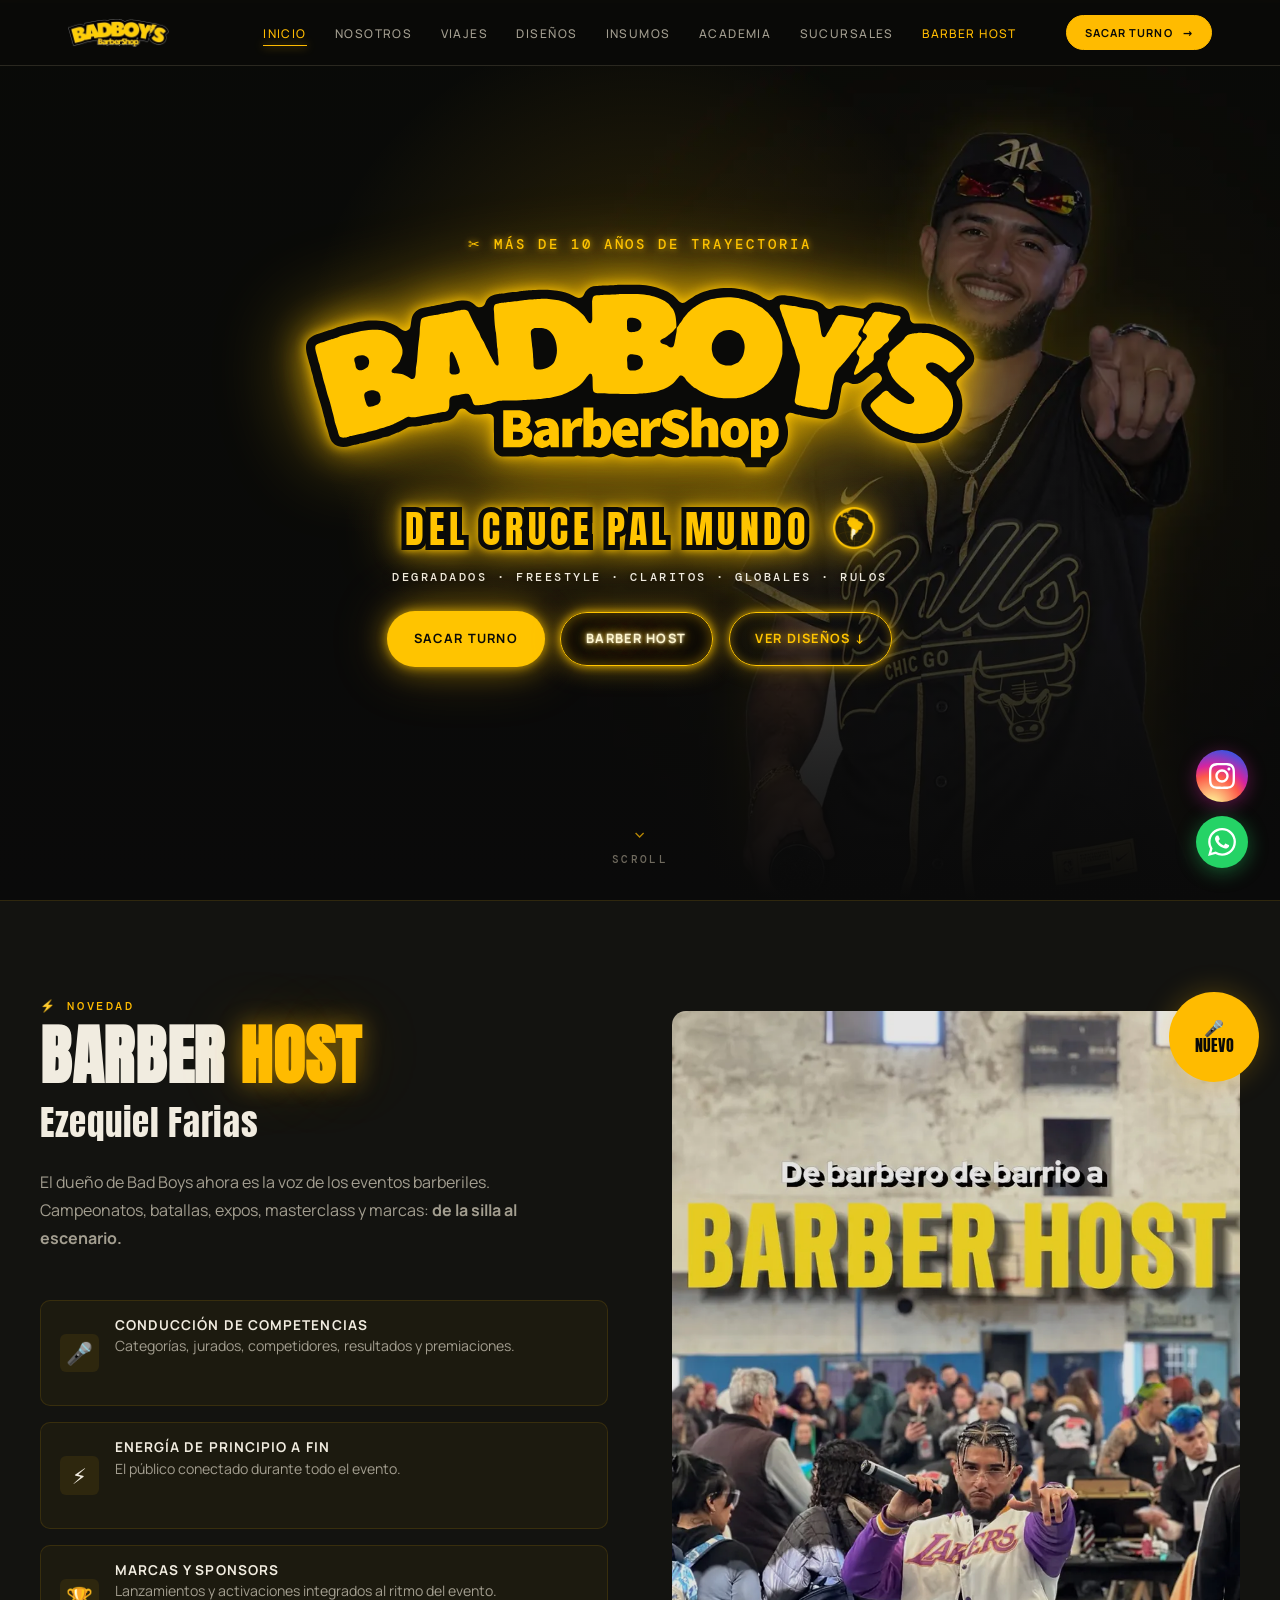
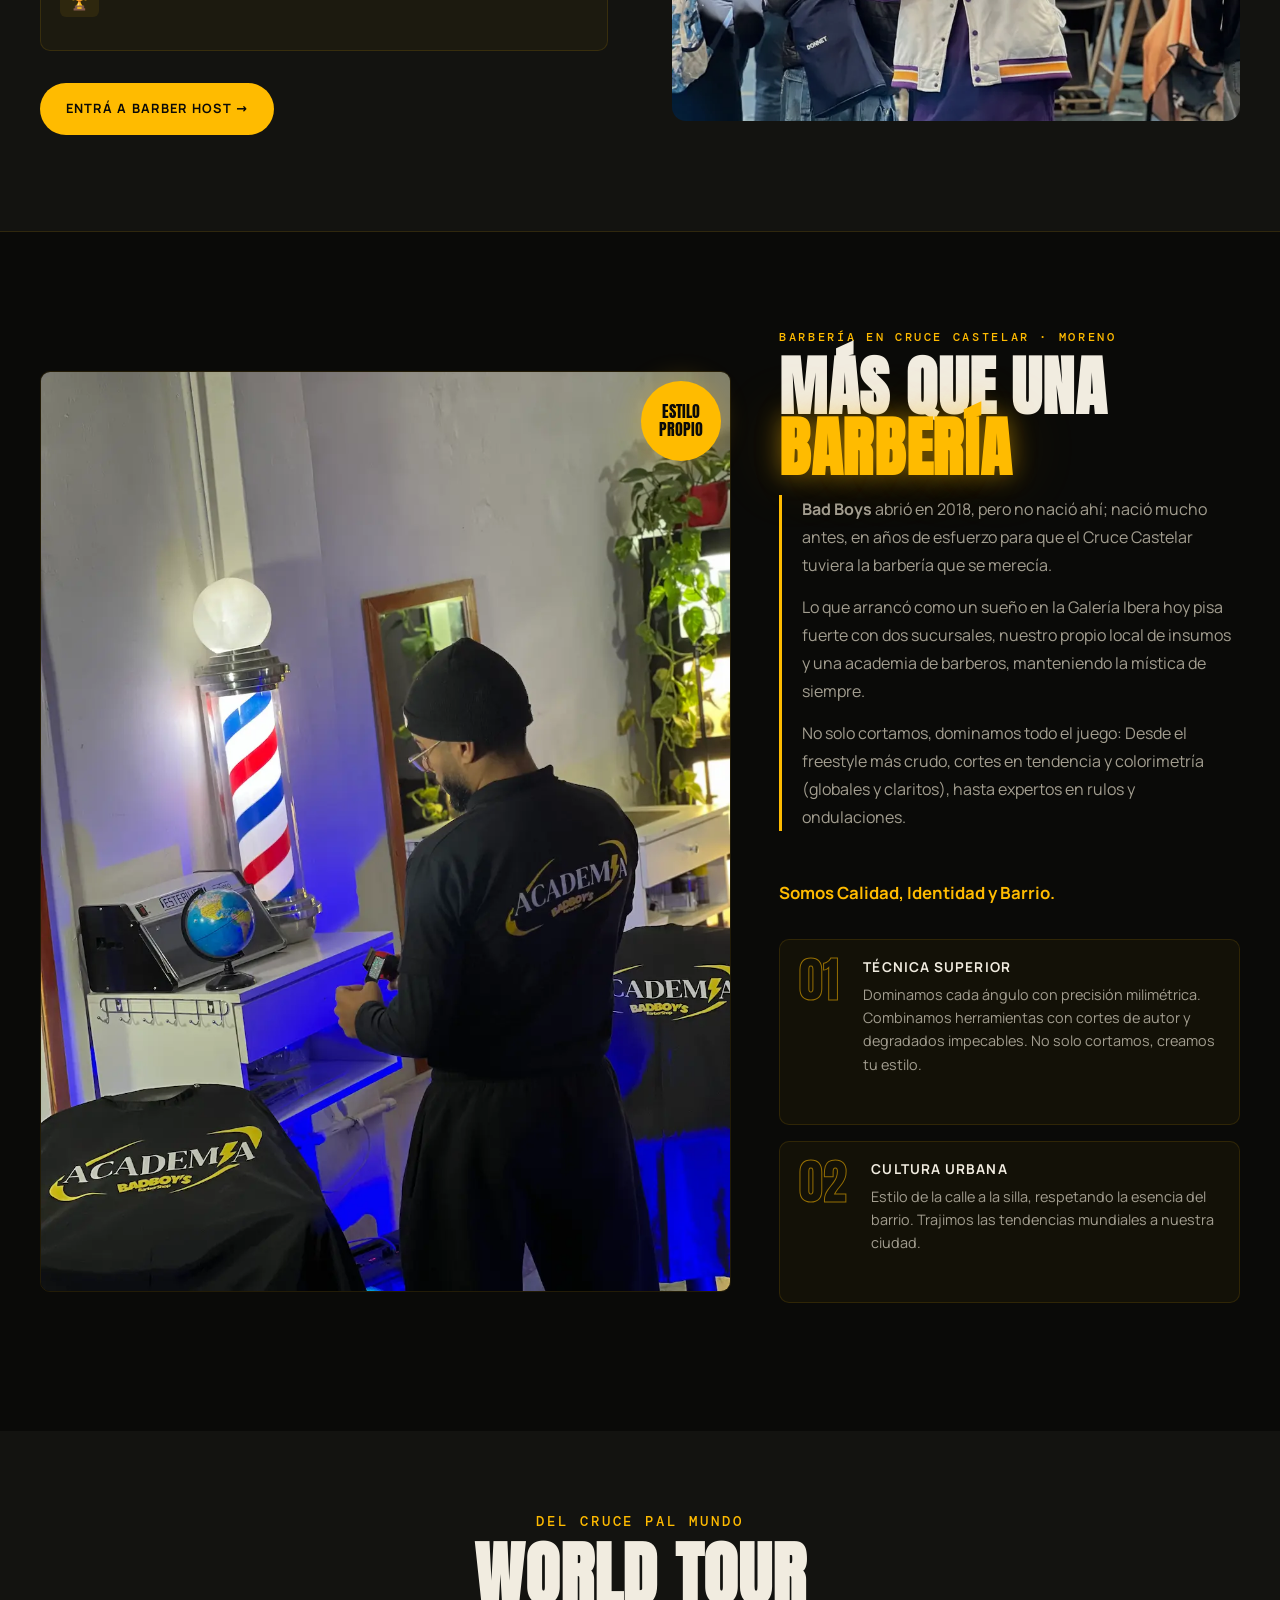
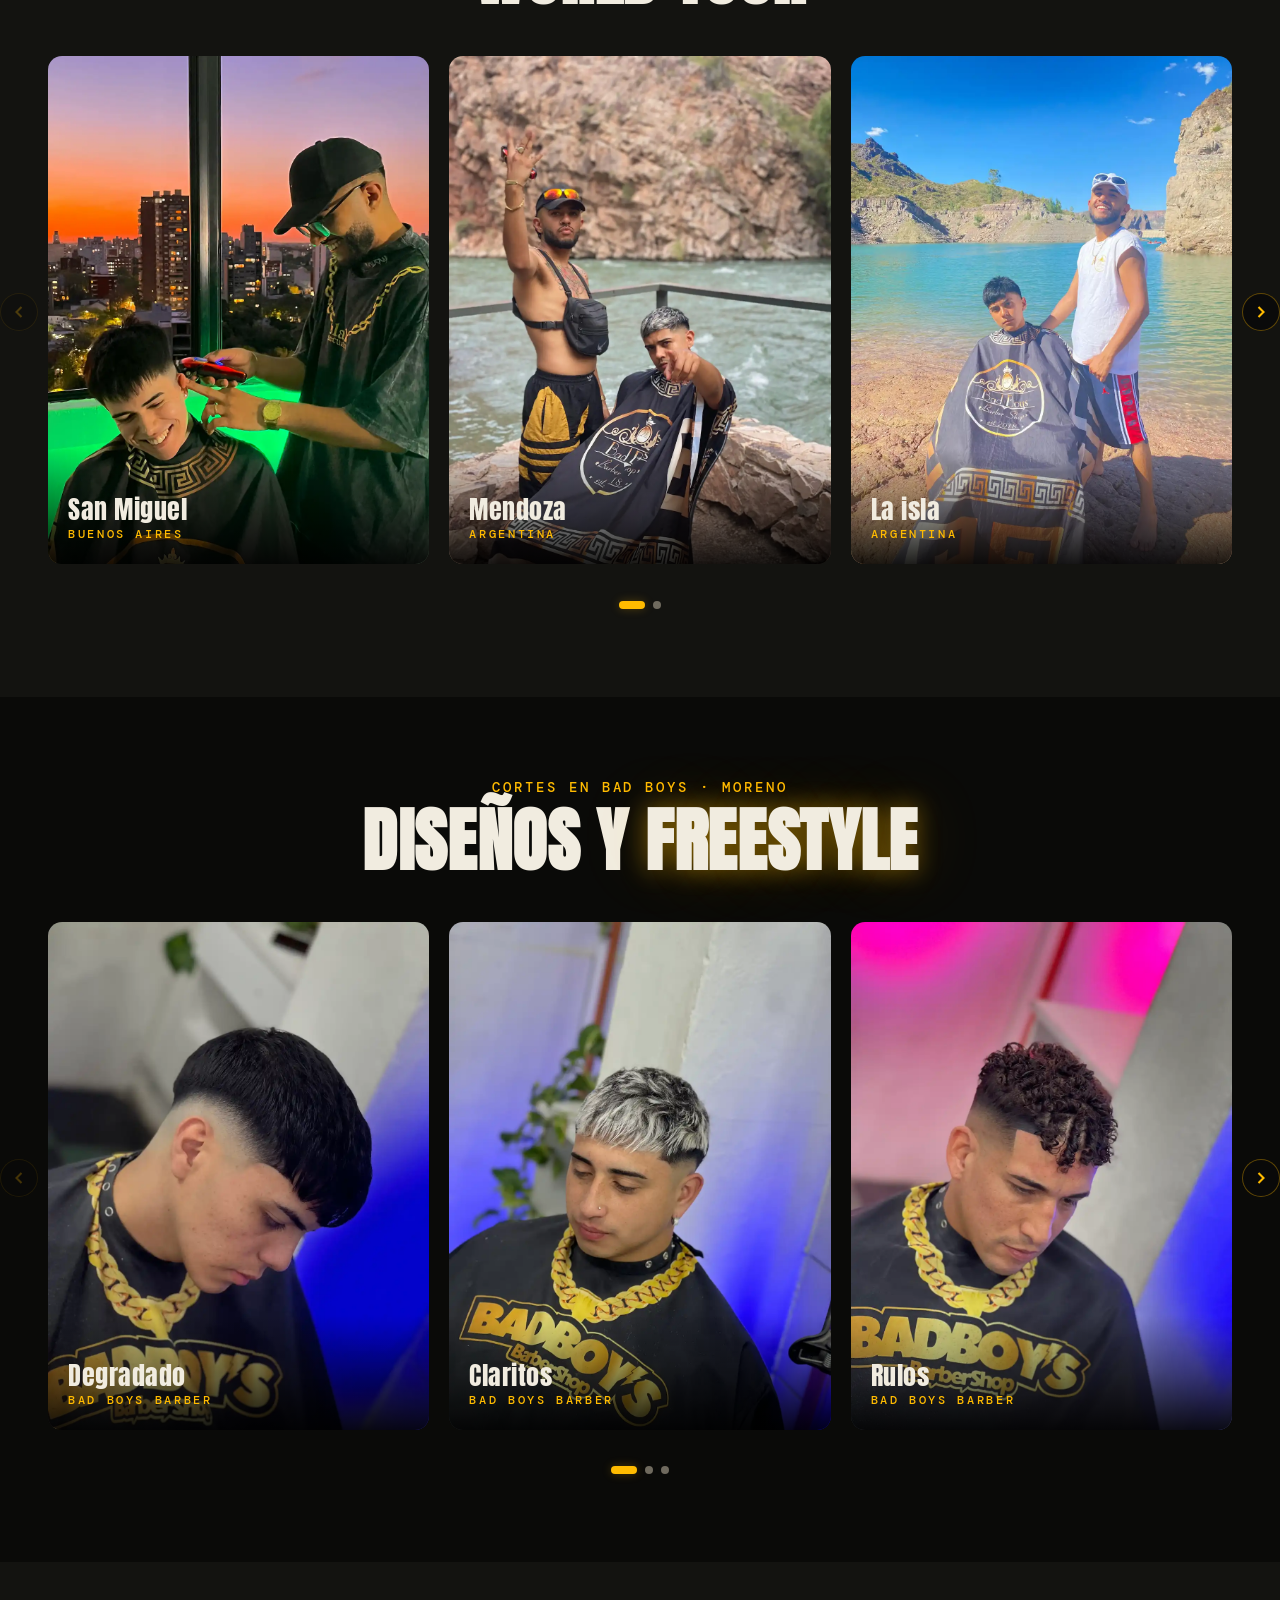
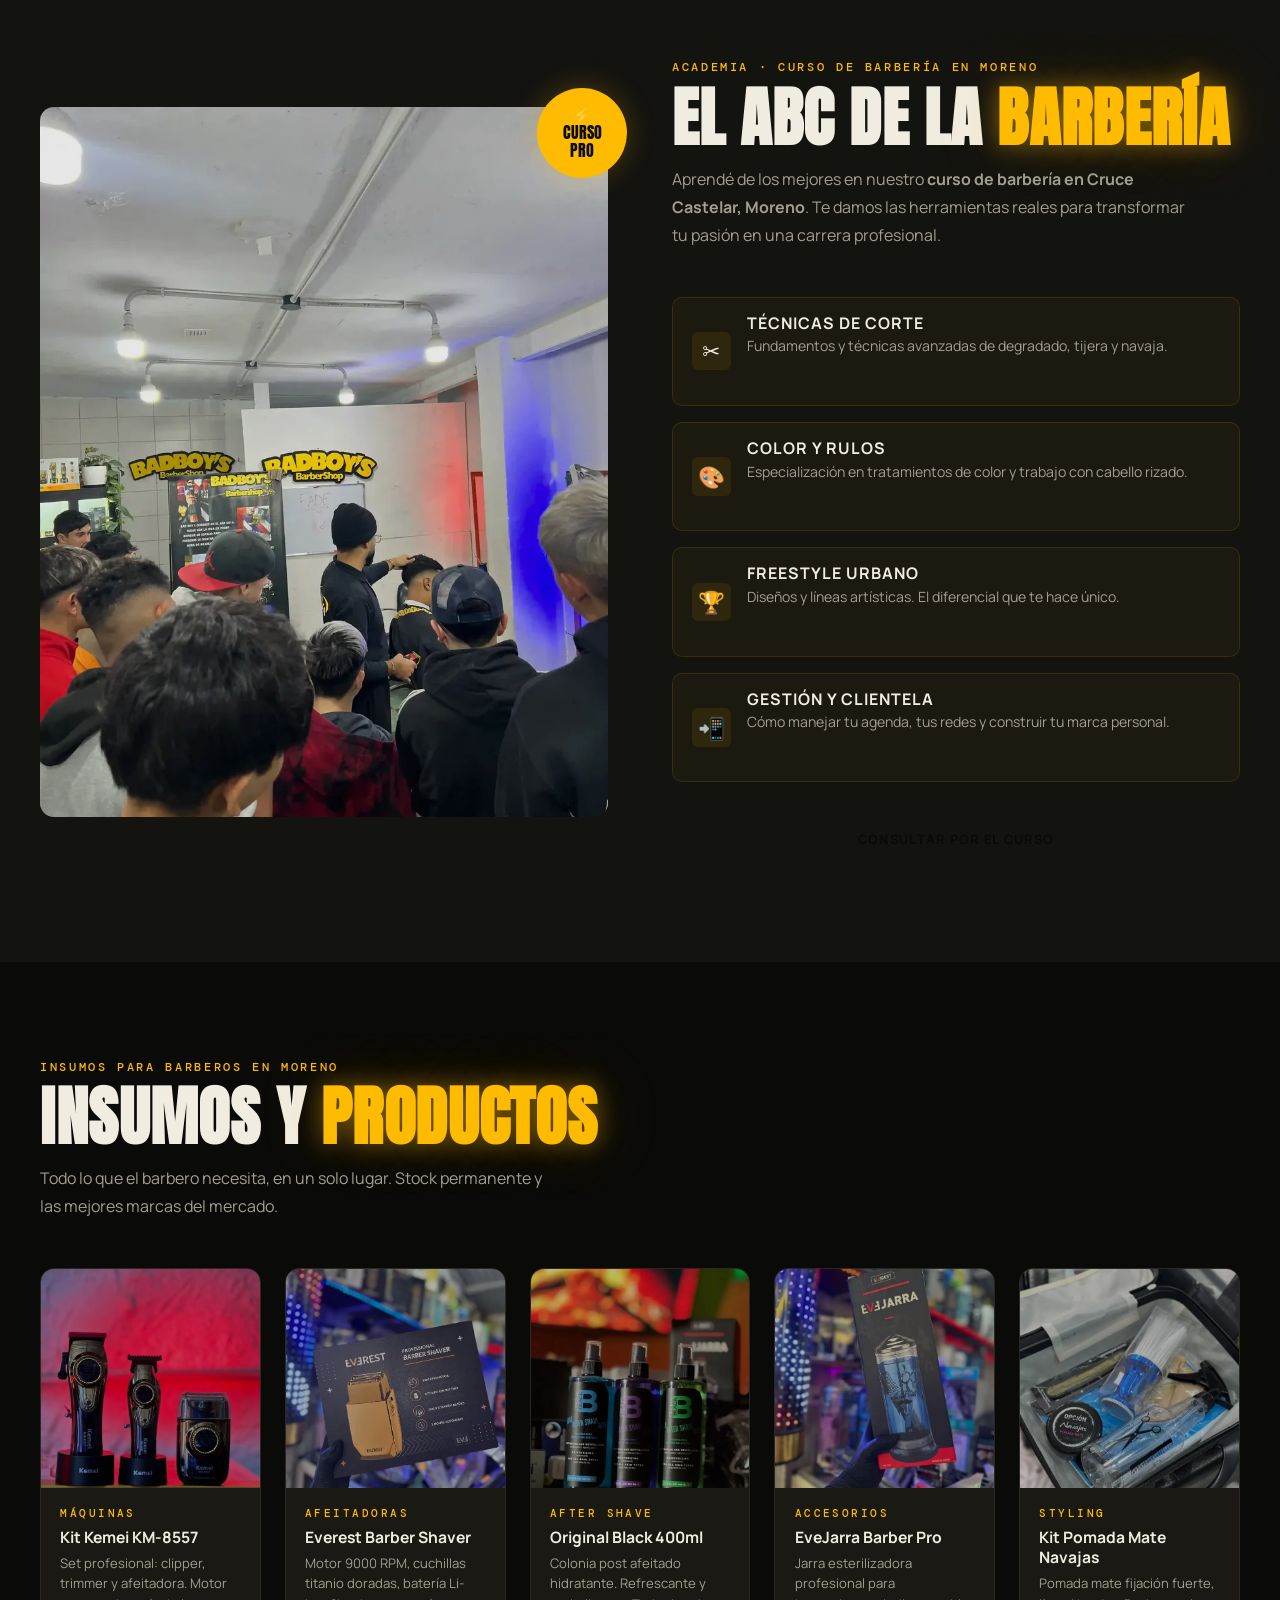
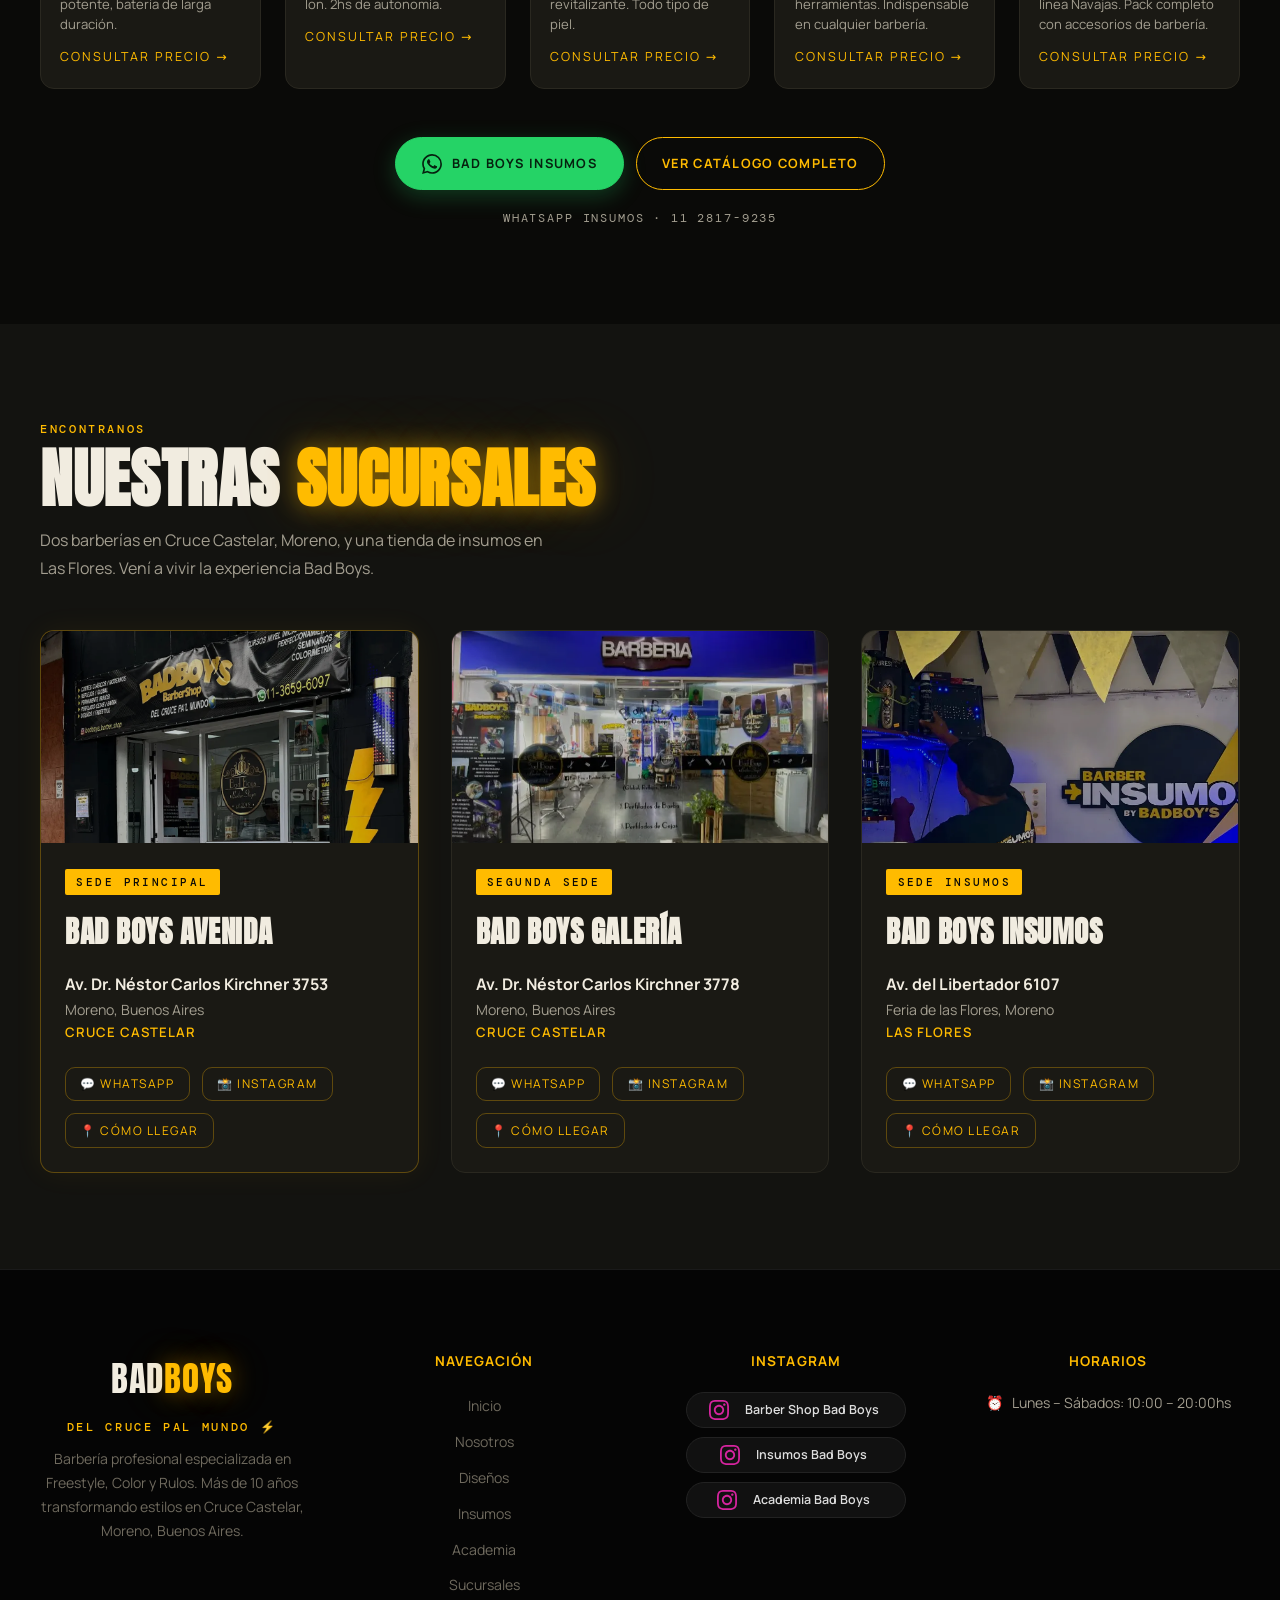
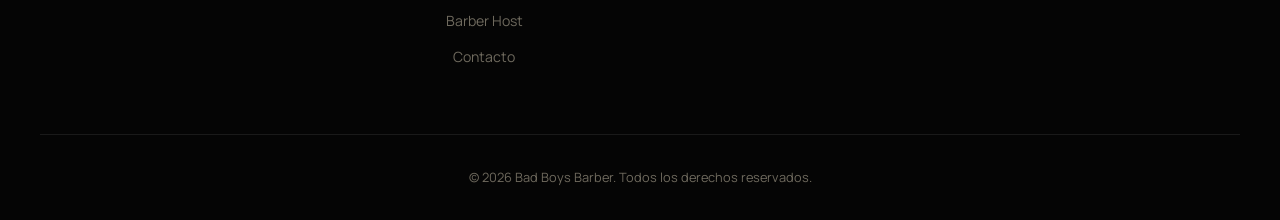
==== commit 85e8bc2d: "Reorganización de carpetas + mejoras Bad Boys y Barber Host" ====
--- a/index.html
+++ b/index.html
@@ -4,7 +4,7 @@
   <meta charset="UTF-8" />
   <meta name="viewport" content="width=device-width, initial-scale=1, viewport-fit=cover">
   <title>Bad Boys Barber | Barbería en Moreno · Cruce Castelar</title>
-  <meta name="description" content="Barbería en Cruce Castelar, Moreno: degradados, freestyle, claritos, globales y rulos. Más de 8 años, academia de barberos e insumos. Sacá turno online." />
+  <meta name="description" content="Barbería en Cruce Castelar, Moreno: degradados, freestyle, claritos, globales y rulos. Más de 10 años, academia de barberos e insumos. Sacá turno online." />
   <link rel="canonical" href="https://badboysbarber.com.ar/" />
   <meta name="robots" content="index, follow, max-image-preview:large" />
   <meta name="theme-color" content="#0a0a08" />
@@ -16,26 +16,26 @@
   <meta property="og:title" content="Bad Boys Barber | Barbería en Moreno · Cruce Castelar" />
   <meta property="og:description" content="Degradados, freestyle, claritos, globales y rulos. Academia de barberos e insumos. Del Cruce pal Mundo ⚡" />
   <meta property="og:url" content="https://badboysbarber.com.ar/" />
-  <meta property="og:image" content="https://badboysbarber.com.ar/images/og-badboys.jpg" />
+  <meta property="og:image" content="https://badboysbarber.com.ar/assets/img/brand/og-badboys.jpg" />
   <meta property="og:image:width" content="1200" />
   <meta property="og:image:height" content="630" />
   <meta property="og:image:alt" content="Logo de Bad Boys Barber en neón y Ezequiel Farias señalando" />
   <meta name="twitter:card" content="summary_large_image" />
 
   <!-- Íconos -->
-  <link rel="icon" type="image/png" sizes="48x48" href="images/Logos/favicon-48.png" />
-  <link rel="icon" type="image/png" sizes="192x192" href="images/Logos/icon-192.png" />
-  <link rel="apple-touch-icon" href="images/Logos/apple-touch-icon.png" />
+  <link rel="icon" type="image/png" sizes="48x48" href="assets/img/brand/favicon-48.png" />
+  <link rel="icon" type="image/png" sizes="192x192" href="assets/img/brand/icon-192.png" />
+  <link rel="apple-touch-icon" href="assets/img/brand/apple-touch-icon.png" />
 
   <!-- Tipografías propias (las mismas de Barber Host: Anton, Manrope y DM Mono) -->
-  <link rel="preload" href="fonts/anton-latin-400-normal.woff2" as="font" type="font/woff2" crossorigin />
-  <link rel="preload" href="fonts/manrope-latin-wght-normal.woff2" as="font" type="font/woff2" crossorigin />
+  <link rel="preload" href="assets/fonts/anton-latin-400-normal.woff2" as="font" type="font/woff2" crossorigin />
+  <link rel="preload" href="assets/fonts/manrope-latin-wght-normal.woff2" as="font" type="font/woff2" crossorigin />
   <!-- Fondo del inicio: se pide antes para que la primera pantalla cargue más rápido -->
-  <link rel="preload" as="image" href="images/Logos/fondo-hero-pc.webp" media="(min-width: 601px)" />
-  <link rel="preload" as="image" href="images/Logos/fondo-hero-celu.webp" media="(max-width: 600px)" />
-  <link rel="stylesheet" href="css/fonts.css" />
-  <link rel="stylesheet" href="css/style.css" />
-  <script src="js/analytics.js" defer></script>
+  <link rel="preload" as="image" href="assets/img/hero/fondo-hero-pc.webp" media="(min-width: 601px)" />
+  <link rel="preload" as="image" href="assets/img/hero/fondo-hero-celu.webp" media="(max-width: 600px)" />
+  <link rel="stylesheet" href="assets/css/fonts.css" />
+  <link rel="stylesheet" href="assets/css/style.css" />
+  <script src="assets/js/analytics.js" defer></script>
 
   <!-- Datos para Google: marca, 2 barberías, tienda de insumos y academia -->
 <script type="application/ld+json">
@@ -51,8 +51,8 @@
         "BadBoy's BarberShop"
       ],
       "url": "https://badboysbarber.com.ar/",
-      "logo": "https://badboysbarber.com.ar/images/Logos/apple-touch-icon.png",
-      "image": "https://badboysbarber.com.ar/images/og-badboys.jpg",
+      "logo": "https://badboysbarber.com.ar/assets/img/brand/apple-touch-icon.png",
+      "image": "https://badboysbarber.com.ar/assets/img/brand/og-badboys.jpg",
       "slogan": "Del Cruce pal Mundo",
       "foundingDate": "2018",
       "founder": {
@@ -82,10 +82,10 @@
       "name": "Bad Boys Barber — Avenida",
       "url": "https://badboysbarber.com.ar/",
       "image": [
-        "https://badboysbarber.com.ar/images/Sucursales/Sucursal2.webp",
-        "https://badboysbarber.com.ar/images/og-badboys.jpg"
+        "https://badboysbarber.com.ar/assets/img/sucursales/sucursal-2.webp",
+        "https://badboysbarber.com.ar/assets/img/brand/og-badboys.jpg"
       ],
-      "logo": "https://badboysbarber.com.ar/images/Logos/apple-touch-icon.png",
+      "logo": "https://badboysbarber.com.ar/assets/img/brand/apple-touch-icon.png",
       "description": "Barbería en Cruce Castelar, Moreno: degradados, freestyle, diseños, claritos, globales y rulos. Sede principal de Bad Boys Barber.",
       "telephone": "+54 9 11 3659-6097",
       "priceRange": "$$",
@@ -186,7 +186,7 @@
       "@id": "https://badboysbarber.com.ar/#galeria",
       "name": "Bad Boys Barber — Galería",
       "url": "https://badboysbarber.com.ar/#sucursales",
-      "image": "https://badboysbarber.com.ar/images/Sucursales/galeria.webp",
+      "image": "https://badboysbarber.com.ar/assets/img/sucursales/galeria.webp",
       "telephone": "+54 9 11 3659-6097",
       "priceRange": "$$",
       "address": {
@@ -226,7 +226,7 @@
       "name": "Bad Boys Insumos",
       "url": "https://badboysbarber.com.ar/#insumos",
       "description": "Insumos y productos para barberos: máquinas, afeitadoras, after shave, pomadas y accesorios.",
-      "image": "https://badboysbarber.com.ar/images/Sucursales/Insumos.webp",
+      "image": "https://badboysbarber.com.ar/assets/img/sucursales/insumos.webp",
       "telephone": "+54 9 11 2817-9235",
       "address": {
         "@type": "PostalAddress",
@@ -266,7 +266,7 @@
   <!-- ===== NAVBAR ===== -->
   <nav id="navbar">
     <a href="index.html">
-      <img src="images/Logos/logo-badboys.webp" width="420" height="116" alt="Bad Boys Barber — Inicio" class="nav-logo">
+      <img src="assets/img/brand/logo-badboys.webp" width="420" height="116" alt="Bad Boys Barber — Inicio" class="nav-logo">
     </a>
 
     <ul class="nav-links">
@@ -307,13 +307,13 @@
     <div class="hero-spot" aria-hidden="true"></div>
 
     <div class="hero-content">
-      <p class="hero-eyebrow">✂ Más de 8 años de trayectoria</p>
+      <p class="hero-eyebrow">✂ Más de 10 años de trayectoria</p>
 
       <h1 class="hero-title">
         <span class="sr-only">Bad Boys Barber — Barbería en Moreno, Cruce Castelar</span>
         <span class="hero-logo-contenedor">
           <img
-            src="images/Logos/LogoBadBoys-neon.svg"
+            src="assets/img/brand/logo-badboys-neon.svg"
             width="722" height="203"
             alt="" aria-hidden="true"
             fetchpriority="high"
@@ -322,7 +322,7 @@
         </span>
       </h1>
 
-      <p class="hero-slogan">DEL CRUCE PAL MUNDO</p>
+      <p class="hero-slogan">DEL CRUCE PAL MUNDO <img class="slogan-mundo" src="assets/img/brand/mundo.webp" width="96" height="96" alt="" aria-hidden="true" decoding="async" /></p>
       <p class="hero-servicios">Degradados · Freestyle · Claritos · Globales · Rulos</p>
 
       <div class="hero-ctas">
@@ -332,6 +332,7 @@
           class="btn btn-primary"
         >Sacar Turno
         </a>
+        <a href="barber-host/index.html" class="btn btn-host">Barber Host</a>
         <a href="#galeria" class="btn btn-outline">Ver Diseños ↓</a>
       </div>
     </div>
@@ -386,8 +387,8 @@
 
         <a href="barber-host/index.html" class="academia-img-wrap bh-img reveal" aria-label="Ver la página de Barber Host">
           <img
-            src="barber-host/assets/img/barberhost.webp"
-            srcset="barber-host/assets/img/barberhost-600.webp 600w, barber-host/assets/img/barberhost.webp 900w"
+            src="barber-host/assets/img/brand/barberhost.webp"
+            srcset="barber-host/assets/img/brand/barberhost-600.webp 600w, barber-host/assets/img/brand/barberhost.webp 900w"
             sizes="(max-width: 900px) 100vw, 50vw"
             width="900" height="1200"
             alt="De barbero de barrio a Barber Host: Ezequiel Farias con el micrófono en un evento"
@@ -412,7 +413,7 @@
         <h2 class="section-title">Más que una <span class="accent">Barbería</span></h2>
 
         <div class="section-desc nosotros-desc">
-          <p><strong>Bad Boys</strong> no nació en 2018; nació mucho antes, en años de esfuerzo para que el Cruce Castelar tuviera la barbería que se merecía.</p>
+          <p><strong>Bad Boys</strong> abrió en 2018, pero no nació ahí; nació mucho antes, en años de esfuerzo para que el Cruce Castelar tuviera la barbería que se merecía.</p>
           <p>Lo que arrancó como un sueño en la Galería Ibera hoy pisa fuerte con dos sucursales, nuestro propio local de insumos y una academia de barberos, manteniendo la mística de siempre.</p>
           <p>No solo cortamos, dominamos todo el juego: Desde el freestyle más crudo, cortes en tendencia y colorimetría (globales y claritos), hasta expertos en rulos y ondulaciones.</p>
         </div>
@@ -443,7 +444,7 @@
 
       <!-- COLUMNA 2: LA IMAGEN -->
       <div class="nosotros-img-wrap">
-        <img src="images/Esencia/barbero-mundo.webp" width="1080" height="1440" alt="Barbería Bad Boys interior en Moreno, Buenos Aires" loading="lazy" decoding="async" />
+        <img src="assets/img/nosotros/barbero-mundo.webp" width="1080" height="1440" alt="Barbería Bad Boys interior en Moreno, Buenos Aires" loading="lazy" decoding="async" />
         <div class="academia-badge">
           <div class="inner">ESTILO<br>PROPIO</div>
         </div>
@@ -476,7 +477,7 @@
 
           <!-- Ítem 1 -->
           <div class="viaje-item">
-            <img src="images/Viajes/Sanmiguel.webp" alt="San Miguel, Buenos Aires" width="1080" height="1440" loading="lazy" decoding="async">
+            <img src="assets/img/viajes/san-miguel.webp" alt="San Miguel, Buenos Aires" width="1080" height="1440" loading="lazy" decoding="async">
             <div class="viaje-info">
               <span class="viaje-titulo">San Miguel</span>
               <span class="viaje-pais">Buenos Aires</span>
@@ -485,7 +486,7 @@
 
           <!-- Ítem 2 -->
           <div class="viaje-item">
-            <img src="images/Viajes/Mendoza.webp" alt="Mendoza, Argentina" width="1080" height="1440" loading="lazy" decoding="async">
+            <img src="assets/img/viajes/mendoza.webp" alt="Mendoza, Argentina" width="1080" height="1440" loading="lazy" decoding="async">
             <div class="viaje-info">
               <span class="viaje-titulo">Mendoza</span>
               <span class="viaje-pais">Argentina</span>
@@ -494,7 +495,7 @@
 
           <!-- Ítem 3 -->
           <div class="viaje-item">
-            <img src="images/Viajes/Laisla.webp" alt="La isla - Santa Fe, Argentina" width="1080" height="1440" loading="lazy" decoding="async">
+            <img src="assets/img/viajes/la-isla.webp" alt="La isla - Santa Fe, Argentina" width="1080" height="1440" loading="lazy" decoding="async">
             <div class="viaje-info">
               <span class="viaje-titulo">La isla</span>
               <span class="viaje-pais">Argentina</span>
@@ -503,7 +504,7 @@
 
           <!-- Ítem 4 -->
           <div class="viaje-item">
-            <img src="images/Viajes/SantiagoDelEstero.webp" alt="Santiago del Estero, Argentina" width="1080" height="1440" loading="lazy" decoding="async">
+            <img src="assets/img/viajes/santiago-del-estero.webp" alt="Santiago del Estero, Argentina" width="1080" height="1440" loading="lazy" decoding="async">
             <div class="viaje-info">
               <span class="viaje-titulo">Santiago del Estero</span>
               <span class="viaje-pais">Argentina</span>
@@ -550,7 +551,7 @@
 
         <!-- Ítem 1 -->
         <div class="viaje-item">
-          <img src="images/Cortes/Corte1.webp" alt="Corte degradado hecho en Bad Boys, Moreno" width="1080" height="1440" loading="lazy" decoding="async">
+          <img src="assets/img/cortes/corte-1.webp" alt="Corte degradado hecho en Bad Boys, Moreno" width="1080" height="1440" loading="lazy" decoding="async">
           <div class="viaje-info">
             <span class="viaje-titulo">Degradado</span>
             <span class="viaje-pais">Bad Boys Barber</span>
@@ -559,7 +560,7 @@
 
         <!-- Ítem 2 -->
         <div class="viaje-item">
-          <img src="images/Cortes/Global.webp" alt="Claritos hechos en Bad Boys, Moreno" width="1080" height="1440" loading="lazy" decoding="async">
+          <img src="assets/img/cortes/global.webp" alt="Claritos hechos en Bad Boys, Moreno" width="1080" height="1440" loading="lazy" decoding="async">
           <div class="viaje-info">
             <span class="viaje-titulo">Claritos</span>
             <span class="viaje-pais">Bad Boys Barber</span>
@@ -568,7 +569,7 @@
 
         <!-- Ítem 3 -->
         <div class="viaje-item">
-          <img src="images/Cortes/Rulos.webp" alt="Rulos en Bad Boys Barber, Moreno" width="1080" height="1440" loading="lazy" decoding="async">
+          <img src="assets/img/cortes/rulos.webp" alt="Rulos en Bad Boys Barber, Moreno" width="1080" height="1440" loading="lazy" decoding="async">
           <div class="viaje-info">
             <span class="viaje-titulo">Rulos</span>
             <span class="viaje-pais">Bad Boys Barber</span>
@@ -577,7 +578,7 @@
 
         <!-- Ítem 4 -->
         <div class="viaje-item">
-          <img src="images/Cortes/IMG_1520.webp" alt="Degradado con diseño en Bad Boys, Moreno" width="1080" height="1440" loading="lazy" decoding="async">
+          <img src="assets/img/cortes/corte-1520.webp" alt="Degradado con diseño en Bad Boys, Moreno" width="1080" height="1440" loading="lazy" decoding="async">
           <div class="viaje-info">
             <span class="viaje-titulo">Degradado</span>
             <span class="viaje-pais">Bad Boys Barber</span>
@@ -586,7 +587,7 @@
         
         <!-- Ítem 1 -->
         <div class="viaje-item">
-          <img src="images/Cortes/IMG_5696.webp" alt="Diseño freestyle en Bad Boys, Moreno" width="1080" height="1440" loading="lazy" decoding="async">
+          <img src="assets/img/cortes/corte-5696.webp" alt="Diseño freestyle en Bad Boys, Moreno" width="1080" height="1440" loading="lazy" decoding="async">
           <div class="viaje-info">
             <span class="viaje-titulo">Diseño</span>
             <span class="viaje-pais">Bad Boys Barber</span>
@@ -595,7 +596,7 @@
 
         <!-- Ítem 2 -->
         <div class="viaje-item">
-          <img src="images/Cortes/IMG_6217.webp" alt="Claritos y rulos en Bad Boys, Moreno" width="1080" height="1440" loading="lazy" decoding="async">
+          <img src="assets/img/cortes/corte-6217.webp" alt="Claritos y rulos en Bad Boys, Moreno" width="1080" height="1440" loading="lazy" decoding="async">
           <div class="viaje-info">
             <span class="viaje-titulo">Claritos y Rulos</span>
             <span class="viaje-pais">Bad Boys Barber</span>
@@ -604,7 +605,7 @@
 
         <!-- Ítem 3 -->
         <div class="viaje-item">
-          <img src="images/Cortes/IMG_8502.webp" alt="Global (decoloración completa) en Bad Boys, Moreno" width="1080" height="1440" loading="lazy" decoding="async">
+          <img src="assets/img/cortes/corte-8502.webp" alt="Global (decoloración completa) en Bad Boys, Moreno" width="1080" height="1440" loading="lazy" decoding="async">
           <div class="viaje-info">
             <span class="viaje-titulo">Global</span>
             <span class="viaje-pais">Bad Boys Barber</span>
@@ -613,7 +614,7 @@
 
         <!-- Ítem 4 -->
         <div class="viaje-item">
-          <img src="images/Cortes/IMG_6447.webp" alt="Claritos en Bad Boys Barber, Moreno" width="1080" height="1440" loading="lazy" decoding="async">
+          <img src="assets/img/cortes/corte-6447.webp" alt="Claritos en Bad Boys Barber, Moreno" width="1080" height="1440" loading="lazy" decoding="async">
           <div class="viaje-info">
             <span class="viaje-titulo">Claritos</span>
             <span class="viaje-pais">Bad Boys Barber</span>
@@ -640,7 +641,7 @@
       <div class="academia-grid">
 
         <div class="academia-img-wrap reveal">
-          <img src="images/Academia/Academia-900.webp" width="900" height="1200" alt="Curso de barbería en la Academia Bad Boys, Cruce Castelar — Moreno" loading="lazy" decoding="async" />
+          <img src="assets/img/academia/academia-900.webp" width="900" height="1200" alt="Curso de barbería en la Academia Bad Boys, Cruce Castelar — Moreno" loading="lazy" decoding="async" />
           <div class="academia-badge">
             <div class="inner">⚡<br>CURSO<br>PRO</div>
           </div>
@@ -703,7 +704,7 @@
 
         <div class="producto-card reveal">
           <div class="producto-img">
-            <img src="images/Insumos/maquinas-kemei.webp" alt="Máquinas Kemei profesionales" width="640" height="869" loading="lazy" decoding="async" />
+            <img src="assets/img/insumos/maquinas-kemei.webp" alt="Máquinas Kemei profesionales" width="640" height="869" loading="lazy" decoding="async" />
           </div>
           <div class="producto-info">
             <p class="producto-tag">Máquinas</p>
@@ -715,7 +716,7 @@
 
         <div class="producto-card reveal" data-delay="80">
           <div class="producto-img">
-            <img src="images/Insumos/everest-shaver.webp" alt="Everest Professional Barber Shaver" width="647" height="858" loading="lazy" decoding="async" />
+            <img src="assets/img/insumos/everest-shaver.webp" alt="Everest Professional Barber Shaver" width="647" height="858" loading="lazy" decoding="async" />
           </div>
           <div class="producto-info">
             <p class="producto-tag">Afeitadoras</p>
@@ -727,7 +728,7 @@
 
         <div class="producto-card reveal" data-delay="160">
           <div class="producto-img">
-            <img src="images/Insumos/after-shave.webp" alt="After Shave Original Black" width="682" height="883" loading="lazy" decoding="async" />
+            <img src="assets/img/insumos/after-shave.webp" alt="After Shave Original Black" width="682" height="883" loading="lazy" decoding="async" />
           </div>
           <div class="producto-info">
             <p class="producto-tag">After Shave</p>
@@ -739,7 +740,7 @@
 
         <div class="producto-card reveal" data-delay="240">
           <div class="producto-img">
-            <img src="images/Insumos/evejarra.webp" alt="Eve Jarra Barber Pro" width="633" height="874" loading="lazy" decoding="async" />
+            <img src="assets/img/insumos/evejarra.webp" alt="Eve Jarra Barber Pro" width="633" height="874" loading="lazy" decoding="async" />
           </div>
           <div class="producto-info">
             <p class="producto-tag">Accesorios</p>
@@ -751,7 +752,7 @@
 
         <div class="producto-card reveal" data-delay="320">
           <div class="producto-img">
-            <img src="images/Insumos/kit-pomada.webp" alt="Kit pomada y accesorios" width="631" height="884" loading="lazy" decoding="async" />
+            <img src="assets/img/insumos/kit-pomada.webp" alt="Kit pomada y accesorios" width="631" height="884" loading="lazy" decoding="async" />
           </div>
           <div class="producto-info">
             <p class="producto-tag">Styling</p>
@@ -787,7 +788,7 @@
 
         <article class="sucursal-card main-branch reveal">
           <div class="sucursal-img">
-            <img src="images/Sucursales/Sucursal2.webp" alt="Barbería Bad Boys — Sede Principal Cruce Castelar" width="1080" height="1032" loading="lazy" decoding="async" />
+            <img src="assets/img/sucursales/sucursal-2.webp" alt="Barbería Bad Boys — Sede Principal Cruce Castelar" width="1080" height="1032" loading="lazy" decoding="async" />
           </div>
           <div class="sucursal-body">
             <span class="sucursal-badge">Sede Principal</span>
@@ -807,7 +808,7 @@
 
         <article class="sucursal-card reveal" data-delay="120">
           <div class="sucursal-img">
-            <img src="images/Sucursales/galeria.webp" alt="Barbería Bad Boys — Sucursal Galería Iberá" width="678" height="377" loading="lazy" decoding="async" />
+            <img src="assets/img/sucursales/galeria.webp" alt="Barbería Bad Boys — Sucursal Galería Iberá" width="678" height="377" loading="lazy" decoding="async" />
           </div>
           <div class="sucursal-body">
             <span class="sucursal-badge">Segunda Sede</span>
@@ -826,7 +827,7 @@
         </article>
         <article class="sucursal-card reveal" data-delay="240">
       <div class="sucursal-img">
-        <img src="images/Sucursales/Insumos.webp" alt="Barbería Bad Boys — Sede Insumos Las Flores Moreno" width="718" height="779" loading="lazy" decoding="async" />
+        <img src="assets/img/sucursales/insumos.webp" alt="Barbería Bad Boys — Sede Insumos Las Flores Moreno" width="718" height="779" loading="lazy" decoding="async" />
       </div>
       <div class="sucursal-body">
         <span class="sucursal-badge">Sede Insumos</span>
@@ -857,7 +858,7 @@
         <div class="footer-brand">
           <div class="footer-logo">BAD<span>BOYS</span></div>
           <p class="footer-tagline">Del Cruce Pal Mundo ⚡</p>
-          <p class="footer-desc">Barbería profesional especializada en Freestyle, Color y Rulos. Más de 8 años transformando estilos en Cruce Castelar, Moreno, Buenos Aires.</p>
+          <p class="footer-desc">Barbería profesional especializada en Freestyle, Color y Rulos. Más de 10 años transformando estilos en Cruce Castelar, Moreno, Buenos Aires.</p>
         </div>
 
         <div class="footer-col">
@@ -927,6 +928,6 @@
     </svg>
   </a>
 
-  <script src="js/script.js"></script>
+  <script src="assets/js/script.js"></script>
 </body>
 </html>
--- a/assets/css/fonts.css
+++ b/assets/css/fonts.css
@@ -0,0 +1,31 @@
+/* ==========================================================
+   Bad Boys · Tipografías (las mismas de Barber Host), servidas desde el propio sitio
+   (antes venían de Google Fonts: 2 conexiones extra y CSS que bloqueaba el render).
+   Solo subset "latin" (cubre español completo). Licencia: SIL OFL 1.1.
+   ========================================================== */
+@font-face{
+  font-family:"Anton";
+  font-style:normal;font-weight:400;font-display:swap;
+  src:url("../fonts/anton-latin-400-normal.woff2") format("woff2");
+  unicode-range:U+0000-00FF,U+0131,U+0152-0153,U+02BB-02BC,U+02C6,U+02DA,U+02DC,U+0304,U+0308,U+0329,U+2000-206F,U+20AC,U+2122,U+2191,U+2193,U+2212,U+2215,U+FEFF,U+FFFD;
+}
+/* Manrope variable: un solo archivo para 400, 500 y 700 */
+@font-face{
+  font-family:"Manrope";
+  font-style:normal;font-weight:200 800;font-display:swap;
+  src:url("../fonts/manrope-latin-wght-normal.woff2") format("woff2-variations"),
+      url("../fonts/manrope-latin-wght-normal.woff2") format("woff2");
+  unicode-range:U+0000-00FF,U+0131,U+0152-0153,U+02BB-02BC,U+02C6,U+02DA,U+02DC,U+0304,U+0308,U+0329,U+2000-206F,U+20AC,U+2122,U+2191,U+2193,U+2212,U+2215,U+FEFF,U+FFFD;
+}
+@font-face{
+  font-family:"DM Mono";
+  font-style:normal;font-weight:400;font-display:swap;
+  src:url("../fonts/dm-mono-latin-400-normal.woff2") format("woff2");
+  unicode-range:U+0000-00FF,U+0131,U+0152-0153,U+02BB-02BC,U+02C6,U+02DA,U+02DC,U+0304,U+0308,U+0329,U+2000-206F,U+20AC,U+2122,U+2191,U+2193,U+2212,U+2215,U+FEFF,U+FFFD;
+}
+@font-face{
+  font-family:"DM Mono";
+  font-style:normal;font-weight:500;font-display:swap;
+  src:url("../fonts/dm-mono-latin-500-normal.woff2") format("woff2");
+  unicode-range:U+0000-00FF,U+0131,U+0152-0153,U+02BB-02BC,U+02C6,U+02DA,U+02DC,U+0304,U+0308,U+0329,U+2000-206F,U+20AC,U+2122,U+2191,U+2193,U+2212,U+2215,U+FEFF,U+FFFD;
+}
--- a/assets/css/style.css
+++ b/assets/css/style.css
@@ -0,0 +1,2102 @@
+
+/* ============================================================
+   VARIABLES GLOBALES
+   ============================================================ */
+:root {
+  /* Colores (tonos cálidos, iguales a Barber Host; el amarillo es el de Bad Boys) */
+  --negro:        #0a0a08;
+  --negro-2:      #131310;
+  --negro-3:      #1a1914;
+  --amarillo:     #ffbb00;
+  --amarillo-2:   #ffd040;
+  --amarillo-glow: rgba(255, 187, 0, 0.25);
+  --blanco:       #f1ece0;
+  --gris:         #a39e90;
+  --gris-2:       #6f6a5e;
+  --linea:        #2a2820;
+  --dorado:       #c9a24a;
+  /* Tipografías: las mismas de Barber Host */
+  --fuente-display: 'Anton', 'Impact', 'Arial Narrow', sans-serif;
+  --fuente-cuerpo:  'Manrope', system-ui, -apple-system, 'Segoe UI', sans-serif;
+  --fuente-cond:    'Manrope', system-ui, -apple-system, 'Segoe UI', sans-serif;
+  --fuente-mono:    'DM Mono', ui-monospace, Menlo, monospace;
+  --transicion:     0.35s cubic-bezier(0.25, 0.46, 0.45, 0.94);
+  --radio:          10px;
+  --radio-lg:       14px;
+  /* Espacio entre ítems del carrusel (debe coincidir con el GAP_PX del JS) */
+  --carrusel-gap:   20px;
+}
+
+/* ============================================================
+   RESET Y BASE
+   ============================================================ */
+*, *::before, *::after {
+  box-sizing: border-box;
+  margin: 0;
+  padding: 0;
+}
+
+html {
+  scroll-behavior: smooth;
+  font-size: 16px;
+  width: 100%;
+  overflow-x: hidden;
+  position: relative;
+}
+
+body {
+  background-color: var(--negro);
+  color: var(--blanco);
+  font-family: var(--fuente-cuerpo);
+  line-height: 1.65;
+  overflow-x: hidden;
+}
+
+img {
+  max-width: 100%;
+  height: auto; /* con width/height en el HTML guarda la proporción y la página no "salta" al cargar */
+  display: block;
+}
+
+/* Texto solo para Google y lectores de pantalla (el h1 del inicio es el logo) */
+.sr-only {
+  position: absolute;
+  width: 1px;
+  height: 1px;
+  padding: 0;
+  margin: -1px;
+  overflow: hidden;
+  clip: rect(0, 0, 0, 0);
+  white-space: nowrap;
+  border: 0;
+}
+
+a {
+  text-decoration: none;
+  color: inherit;
+}
+
+ul {
+  list-style: none;
+}
+
+::-webkit-scrollbar { width: 5px; }
+::-webkit-scrollbar-track { background: var(--negro); }
+::-webkit-scrollbar-thumb { background: var(--amarillo); border-radius: 99px; }
+::selection { background: var(--amarillo); color: var(--negro); }
+
+/* ============================================================
+   NAVBAR
+   ============================================================ */
+#navbar {
+  position: fixed;
+  top: 0;
+  left: 0;
+  width: 100%;
+  z-index: 1000;
+  padding: 0 5%;
+  height: 68px;
+  display: flex;
+  align-items: center;
+  justify-content: space-between;
+  background: transparent;
+  transition: background var(--transicion), box-shadow var(--transicion);
+}
+
+#navbar.scrolled {
+  background: rgba(10, 10, 10, 0.97);
+  box-shadow: 0 2px 30px rgba(255, 187, 0, 0.1);
+  backdrop-filter: blur(12px);
+}
+
+.nav-logo {
+  width: 110px;
+  height: auto;
+}
+
+.nav-links {
+  display: flex;
+  gap: 2rem;
+  align-items: center;
+  margin: 0 auto;
+}
+
+.nav-links a {
+  font-family: var(--fuente-cond);
+  font-size: 0.9rem;
+  font-weight: 600;
+  letter-spacing: 1.5px;
+  text-transform: uppercase;
+  color: var(--gris);
+  position: relative;
+  transition: color var(--transicion);
+}
+
+.nav-links a::after {
+  content: '';
+  position: absolute;
+  bottom: -4px;
+  left: 0;
+  width: 0;
+  height: 2px;
+  background: var(--amarillo);
+  transition: width var(--transicion);
+}
+
+.nav-links a:hover,
+.nav-links a.active {
+  color: var(--amarillo);
+}
+
+.nav-links a:hover::after {
+  width: 100%;
+}
+
+/* Hamburger */
+.hamburger {
+  display: none;
+  flex-direction: column;
+  gap: 5px;
+  cursor: pointer;
+  background: none;
+  border: none;
+  padding: 20px;
+  z-index: 1100;
+  margin-left: auto;
+}
+
+.hamburger span {
+  display: block;
+  width: 26px;
+  height: 2px;
+  background: var(--blanco);
+  transition: var(--transicion);
+  transform-origin: center;
+}
+
+.hamburger.open span:nth-child(1) { transform: translateY(7px) rotate(45deg); }
+.hamburger.open span:nth-child(2) { opacity: 0; }
+.hamburger.open span:nth-child(3) { transform: translateY(-7px) rotate(-45deg); }
+
+/* Menú móvil */
+.mobile-menu {
+  display: none;
+  position: fixed;
+  inset: 0;
+  background: rgba(10, 10, 10, 0.98);
+  z-index: 999;
+  flex-direction: column;
+  align-items: center;
+  justify-content: center;
+  gap: 2.5rem;
+}
+
+.mobile-menu.open { display: flex; }
+
+.mobile-menu a {
+  font-family: var(--fuente-display);
+  font-size: 2.2rem;
+  letter-spacing: 3px;
+  color: var(--blanco);
+  transition: color var(--transicion);
+}
+
+.mobile-menu a:hover { color: var(--amarillo); }
+
+/* ============================================================
+   HERO
+   ============================================================ */
+#hero {
+  position: relative;
+  min-height: 100vh;
+  display: flex;
+  align-items: center;
+  justify-content: center;
+  overflow: hidden;
+}
+
+.hero-bg {
+  position: absolute;
+  inset: 0;
+  /* Eze a la derecha sobre fondo oscuro (ya viene oscurecido en la imagen) */
+  background-color: #0a0a08;
+  background-image: url('../img/hero/fondo-hero-pc.webp');
+  background-size: cover;
+  background-position: right center;
+  background-repeat: no-repeat;
+  transform-origin: 75% 40%;
+  animation: heroZoom 14s ease-in-out infinite alternate;
+}
+@media (max-width: 600px) {
+  .hero-bg {
+    background-image: url('../img/hero/fondo-hero-celu.webp');
+    background-position: center center;
+  }
+}
+
+@media (max-width: 600px) {
+  .hero-overlay {
+    /* ESTA ES LA MAGIA: El degradado de tres puntos */
+    background: linear-gradient(
+      to bottom,
+      #0a0a0a 0%,            /* 1. Negro total arriba (tapa el borde superior) */
+      rgba(10, 10, 10, 0) 40%, /* 2. Transparente total en el medio (se ve la foto clara) */
+      rgba(10, 10, 10, 0) 70%, /* 3. Sigue transparente un poco más */
+      #0a0a0a 100%           /* 4. Negro total abajo (tapa el borde inferior) */
+    ) !important;
+    opacity: 1 !important;
+  }
+}
+  #hero {
+    /* Aseguramos que el fondo de la sección sea negro */
+    background-color: #0a0a0a; 
+  }
+
+@keyframes heroZoom {
+  from { transform: scale(1.05); }
+  to   { transform: scale(1.13); }
+}
+
+.hero-overlay {
+  position: absolute;
+  inset: 0;
+  background: linear-gradient(
+    to bottom,
+    rgba(10, 10, 10, 0.2)  0%,
+    rgba(10, 10, 10, 0.5)  60%,
+    rgba(10, 10, 10, 1)   100%
+  );
+}
+
+.hero-scanline {
+  position: absolute;
+  top: 0;
+  left: 0;
+  width: 100%;
+  height: 2px;
+  background: var(--amarillo);
+  opacity: 0.45;
+  animation: scanline 7s linear infinite;
+  filter: blur(1px);
+  pointer-events: none;
+}
+
+@keyframes scanline {
+  from { top: 0;    opacity: 0.45; }
+  to   { top: 100%; opacity: 0; }
+}
+
+.hero-content {
+  position: relative;
+  z-index: 2;
+  text-align: center;
+  padding: 2rem 1.5rem;
+  animation: heroFadeIn 1.2s ease forwards;
+}
+
+@keyframes heroFadeIn {
+  from { opacity: 0; transform: translateY(30px); }
+  to   { opacity: 1; transform: translateY(0); }
+}
+
+.hero-eyebrow {
+  font-family: var(--fuente-cond);
+  font-size: 0.85rem;
+  font-weight: 600;
+  letter-spacing: 4px;
+  text-transform: uppercase;
+  color: var(--amarillo);
+  margin-bottom: 1rem;
+  opacity: 0;
+  animation: heroFadeIn 1s ease 0.3s forwards;
+}
+
+
+/* Contenedor del logo dentro del título */
+.hero-logo-contenedor {
+  display: block;
+  padding: 8px 0;
+}
+
+/* Logo SVG en el Hero — proporcional al texto "BAD BOYS" original */
+.hero-logo-titulo {
+  height: 190px;
+  width: auto;
+  margin: 0 auto;
+  /* Si el SVG es oscuro, descomentá la línea de abajo para hacerlo blanco:
+     filter: brightness(0) invert(1); */
+  /* Si querés que tome el color amarillo de la marca:
+     filter: brightness(0) saturate(100%) invert(75%) sepia(80%) saturate(700%) hue-rotate(2deg); */
+}
+
+.hero-slogan {
+  font-family: var(--fuente-display);
+  font-size: clamp(1.4rem, 4vw, 2.4rem);
+  letter-spacing: 6px;
+  color: var(--amarillo);
+  margin: 1.2rem 0 0.4rem;
+  text-shadow: 0 0 20px var(--amarillo-glow), 0 0 45px var(--amarillo-glow);
+  opacity: 0;
+  animation: heroFadeIn 1s ease 0.7s forwards;
+}
+
+.hero-sub {
+  font-size: 0.95rem;
+  color: var(--blanco);
+  letter-spacing: 1px;
+  margin-bottom: 2.5rem;
+  opacity: 0;
+  animation: heroFadeIn 1s ease 0.9s forwards;
+}
+
+.hero-ctas {
+  display: flex;
+  gap: 1rem;
+  justify-content: center;
+  flex-wrap: wrap;
+  opacity: 0;
+  animation: heroFadeIn 1s ease 1.1s forwards;
+}
+
+/* Indicador de scroll */
+.scroll-hint {
+  position: absolute;
+  bottom: 2rem;
+  left: 50%;
+  transform: translateX(-50%);
+  z-index: 2;
+  display: flex;
+  flex-direction: column;
+  align-items: center;
+  gap: 0.4rem;
+  animation: rebote 2.2s ease infinite;
+}
+
+.scroll-hint span {
+  font-family: var(--fuente-cond);
+  font-size: 0.7rem;
+  letter-spacing: 3px;
+  color: var(--gris-2);
+  text-transform: uppercase;
+}
+
+.scroll-hint svg { color: var(--amarillo); opacity: 0.7; }
+
+@keyframes rebote {
+  0%, 100% { transform: translateX(-50%) translateY(0); }
+  50%       { transform: translateX(-50%) translateY(8px); }
+}
+
+/* ============================================================
+   BOTONES
+   ============================================================ */
+.btn {
+  display: inline-flex;
+  align-items: center;
+  gap: 0.5rem;
+  padding: 0.85rem 2rem;
+  border-radius: var(--radio);
+  font-family: var(--fuente-cond);
+  font-size: 1rem;
+  font-weight: 700;
+  letter-spacing: 2px;
+  text-transform: uppercase;
+  cursor: pointer;
+  border: none;
+  transition: all var(--transicion);
+  position: relative;
+  overflow: hidden;
+}
+
+.btn::before {
+  content: '';
+  position: absolute;
+  inset: 0;
+  background: rgba(255, 255, 255, 0.07);
+  opacity: 0;
+  transition: opacity var(--transicion);
+}
+
+.btn:hover::before { opacity: 1; }
+
+.btn-primary {
+  background: var(--amarillo);
+  color: var(--negro);
+}
+
+.btn-primary:hover {
+  background: var(--amarillo-2);
+  box-shadow: 0 0 28px var(--amarillo-glow), 0 0 55px rgba(255, 187, 0, 0.12);
+  transform: translateY(-2px);
+}
+
+.btn-outline {
+  background: transparent;
+  color: var(--blanco);
+  border: 1.5px solid rgba(255, 255, 255, 0.3);
+}
+
+.btn-outline:hover {
+  border-color: var(--amarillo);
+  color: var(--amarillo);
+  box-shadow: 0 0 16px var(--amarillo-glow);
+  transform: translateY(-2px);
+}
+
+/* ============================================================
+   SECCIONES — BASE
+   ============================================================ */
+section {
+  padding: 6rem 1.5rem;
+}
+
+.container {
+  max-width: 1200px;
+  margin: 0 auto;
+}
+
+.section-label {
+  font-family: var(--fuente-cond);
+  font-size: 0.8rem;
+  letter-spacing: 5px;
+  text-transform: uppercase;
+  color: var(--amarillo);
+  margin-bottom: 0.6rem;
+}
+
+.section-title {
+  font-family: var(--fuente-display);
+  font-size: clamp(2.4rem, 6vw, 4.5rem);
+  line-height: 1;
+  letter-spacing: 2px;
+  text-transform: uppercase;
+  color: var(--blanco);
+  margin-bottom: 1rem;
+}
+
+.section-title .accent { color: var(--amarillo); }
+
+.section-desc {
+  color: var(--gris);
+  max-width: 520px;
+  margin-bottom: 3rem;
+  font-size: 1rem;
+  line-height: 1.75;
+}
+
+/* Animación de aparición en scroll */
+.reveal {
+  opacity: 0;
+  transform: translateY(40px);
+  transition: opacity 0.7s ease, transform 0.7s ease;
+}
+
+.reveal.visible {
+  opacity: 1;
+  transform: translateY(0);
+}
+
+/* ============================================================
+   NOSOTROS
+   ============================================================ */
+#nosotros {
+  background: var(--negro);
+}
+
+/* Reutilizamos academia-grid para nosotros (sin fondo) */
+#nosotros .academia-grid {
+  display: grid; /* Agregá esto */
+  grid-template-columns: 1.2fr 0.8fr; /* Dos columnas: una más ancha para el texto, otra para la foto */
+  gap: 3rem; /* Espacio entre el texto y la imagen */
+  background: transparent !important;
+  border: none !important;
+  box-shadow: none !important;
+  padding: 0 !important;
+  align-items: center;
+}
+
+/* Para que en el celular se vea uno abajo del otro y no se rompa */
+@media (max-width: 992px) {
+  #nosotros .academia-grid {
+    grid-template-columns: 1fr;
+    gap: 2rem;
+  }
+}
+
+.nosotros-content {
+  padding-right: 2rem;
+  display: flex;
+  flex-direction: column;
+  justify-content: center;
+}
+
+/* Descripción con borde izquierdo amarillo */
+.nosotros-desc {
+  border-left: 3px solid var(--amarillo);
+  padding-left: 1.25rem;
+  max-width: 600px;
+  margin-bottom: 2.5rem;
+}
+
+.nosotros-desc p + p {
+  margin-top: 0.9rem;
+}
+
+.nosotros-img-wrap {
+  position: relative;
+  max-width: 100%;
+  margin: 0 auto;
+  align-self: stretch;
+  display: flex;
+  align-items: center;
+}
+
+.nosotros-img-wrap img {
+  width: 100%;
+  height: 100%;
+  min-height: 360px;
+  object-fit: cover;
+  object-position: center top;
+  border: 1px solid rgba(255, 187, 0, 0.1);
+  border-radius: var(--radio);
+}
+
+.nosotros-img-wrap .academia-badge {
+  width: 80px;
+  height: 80px;
+  top: 10px;
+  right: 10px;
+}
+
+/* Ítems de características (números grandes) */
+.feature-text {
+  display: flex;
+  align-items: flex-start;
+  gap: 1.5rem;
+  margin-bottom: 2rem;
+}
+
+.numero {
+  font-family: var(--fuente-display);
+  font-size: 3rem;
+  color: transparent;
+  -webkit-text-stroke: 1px var(--amarillo);
+  opacity: 0.55;
+  flex-shrink: 0;
+  line-height: 1;
+}
+
+.texto h4 {
+  font-family: var(--fuente-cond);
+  font-size: 1.25rem;
+  text-transform: uppercase;
+  color: var(--blanco);
+  margin-bottom: 0.3rem;
+}
+
+.texto p {
+  font-size: 0.9rem;
+  color: var(--gris);
+  line-height: 1.6;
+}
+
+#nosotros-letra {
+  font-size: 1.05rem;
+  color: var(--amarillo);
+  margin-top: 0.5rem;
+  display: inline-block;
+}
+
+@media (max-width: 900px) {
+  #nosotros .academia-grid {
+    grid-template-columns: 1fr;
+    gap: 2rem;
+  }
+}
+  .nosotros-img-wrap {
+    order: -1;
+    align-self: auto;
+    min-height: unset;
+  }
+  @media (max-width: 900px) {
+    .nosotros-img-wrap img {
+        width: 100%;
+        min-height: auto; /* Esto anula el de 360px que te molesta */
+        height: auto;
+        object-fit: cover; /* Clave para que no se deforme la foto */
+    }
+  }
+  .nosotros-content {
+    padding-right: 0;
+  }
+
+/* ============================================================
+   WORLD TOUR (VIAJES) — Carrusel manual
+   ============================================================ */
+#viajes {
+  background: var(--negro-2);
+  padding: 5rem 0;
+  overflow: hidden;
+}
+
+.viajes-header {
+  text-align: center;
+  margin-bottom: 3rem;
+  padding: 0 1.5rem;
+}
+
+.viajes-subtitulo {
+  display: block;
+  font-family: var(--fuente-cond);
+  font-weight: 700;
+  font-size: 0.85rem;
+  letter-spacing: 5px;
+  text-transform: uppercase;
+  color: var(--amarillo);
+  margin-bottom: 0.5rem;
+}
+
+.viajes-titulo {
+  font-family: var(--fuente-display);
+  font-size: clamp(2.8rem, 8vw, 5rem);
+  color: var(--blanco);
+  letter-spacing: 3px;
+  line-height: 1;
+  margin: 0;
+}
+
+.viaje-item {
+  flex-shrink: 0;
+  position: relative;
+  border-radius: 14px;
+  overflow: hidden;
+  aspect-ratio: 3 / 4; 
+  width: 100%;      
+}
+
+/* 2. La imagen (lo que va adentro) */
+.viaje-item img {
+  width: 100% !important;
+  height: 100% !important;
+  object-fit: cover !important;
+  display: block !important;
+  aspect-ratio: 3 / 4 !important;
+}
+@media (max-width: 600px) {
+  .carrusel-contenedor {
+    padding: 0 1.5rem !important; 
+    overflow: hidden;
+  }
+
+
+  .viaje-item img {
+    width: 100% !important;
+    height: 100% !important;
+    object-fit: cover !important;
+    border-radius: 15px;
+  }
+}
+.viaje-item:hover img {
+  transform: scale(1.04);
+}
+
+.viaje-info {
+  position: absolute;
+  bottom: 0;
+  left: 0;
+  right: 0;
+  padding: 3rem 1.25rem 1.25rem;
+  background: linear-gradient(
+    to top,
+    rgba(0, 0, 0, 0.88) 0%,
+    rgba(0, 0, 0, 0.4)  50%,
+    transparent         100%
+  );
+  display: flex;
+  flex-direction: column;
+  gap: 0.15rem;
+}
+
+.viaje-titulo {
+  font-family: var(--fuente-display);
+  font-size: clamp(1.2rem, 2vw, 1.6rem);
+  color: var(--blanco);
+  letter-spacing: 2px;
+  line-height: 1;
+}
+
+.viaje-pais {
+  font-family: var(--fuente-cond);
+  font-size: 0.75rem;
+  color: var(--amarillo);
+  letter-spacing: 3px;
+  text-transform: uppercase;
+}
+
+/* ============================================================
+   GALERÍA — Carrusel manual
+   ============================================================ */
+#galeria {
+  background: var(--negro);
+  padding: 5rem 0;
+  overflow: hidden;
+}
+
+.galeria-item {
+  flex-shrink: 0;
+  position: relative;
+  overflow: hidden;
+  border-radius: var(--radio);
+  aspect-ratio: 3 / 4; 
+  cursor: pointer;
+}
+
+.galeria-item img {
+  width: 100%;
+  height: 100%;
+  object-fit: cover;
+  display: block;
+  transition: transform 0.5s ease;
+}
+
+.galeria-item:hover img {
+  transform: scale(1.06);
+}
+
+
+.galeria-overlay {
+  position: absolute;
+  inset: 0;
+  background: linear-gradient(
+    to top,
+    rgba(0, 0, 0, 0.78) 0%,
+    rgba(0, 0, 0, 0.15) 45%,
+    transparent         100%
+  );
+  display: flex;
+  align-items: flex-end;
+  padding: 1.1rem 1rem;
+  opacity: 0;
+  transition: opacity var(--transicion);
+}
+
+.galeria-item:hover .galeria-overlay {
+  opacity: 1;
+}
+
+.galeria-overlay span {
+  font-family: var(--fuente-cond);
+  font-size: 1rem;
+  font-weight: 700;
+  letter-spacing: 3px;
+  text-transform: uppercase;
+  color: var(--blanco);
+}
+
+/* ============================================================
+   CARRUSEL — Componente genérico (viajes y galería)
+   ============================================================ */
+
+
+.carrusel-contenedor {
+  position: relative;
+  width: 100%;
+  padding: 0 3rem;   
+}
+
+
+.carrusel-viewport {
+   overflow: hidden;
+  border-radius: var(--radio);
+}
+
+
+.carrusel-track {
+  display: flex;
+  gap: var(--carrusel-gap);
+  transition: transform 0.45s cubic-bezier(0.25, 0.46, 0.45, 0.94);
+  will-change: transform;
+}
+
+
+.carrusel-flecha {
+  position: absolute;
+  top: 50%;
+  transform: translateY(calc(-50% - 1.5rem)); 
+  z-index: 10;
+  background: rgba(10, 10, 10, 0.85);
+  border: 1px solid rgba(255, 187, 0, 0.35);
+  color: var(--amarillo);
+  width: 46px;
+  height: 46px;
+  border-radius: 50%;
+  display: flex;
+  align-items: center;
+  justify-content: center;
+  cursor: pointer;
+  transition: all var(--transicion);
+  backdrop-filter: blur(6px);
+  -webkit-backdrop-filter: blur(6px);
+}
+
+.carrusel-flecha:hover {
+  background: var(--amarillo);
+  color: var(--negro);
+  border-color: var(--amarillo);
+  box-shadow: 0 0 20px var(--amarillo-glow);
+}
+
+.carrusel-flecha:disabled {
+  opacity: 0.25;
+  cursor: not-allowed;
+  pointer-events: none;
+}
+
+.carrusel-prev { left: 0; }
+.carrusel-next { right: 0; }
+
+
+.carrusel-puntos {
+  display: flex;
+  justify-content: center;
+  align-items: center;
+  gap: 0.5rem;
+  margin-top: 1.75rem;
+  min-height: 24px;
+}
+
+.carrusel-punto {
+  width: 8px;
+  height: 8px;
+  border-radius: 50%;
+  border: none;
+  background: var(--gris-2);
+  cursor: pointer;
+  transition: all var(--transicion);
+  padding: 0;
+  flex-shrink: 0;
+}
+
+.carrusel-punto.activo {
+  background: var(--amarillo);
+  width: 26px;
+  border-radius: 4px;
+  box-shadow: 0 0 10px var(--amarillo-glow);
+}
+
+
+  @media (max-width: 600px) {
+  .carrusel-contenedor {
+    padding: 0 1.5rem; 
+  }
+
+
+  .viaje-item img {
+    width: 100% !important;
+    height: 100% !important;
+    object-fit: cover !important; 
+  }
+}
+  .carrusel-flecha {
+    width: 38px;
+    height: 38px;
+  }
+
+/* ============================================================
+   ACADEMIA
+   ============================================================ */
+#academia {
+  background: var(--negro-2);
+  position: relative;
+  overflow: hidden;
+}
+
+#academia::before {
+  position: absolute;
+  right: -2rem;
+  top: 50%;
+  transform: translateY(-50%);
+  font-family: var(--fuente-display);
+  font-size: 18rem;
+  color: rgba(255, 187, 0, 0.03);
+  line-height: 1;
+  pointer-events: none;
+}
+
+
+.academia-grid {
+  display: grid;
+  grid-template-columns: 1fr 1fr;
+  gap: 4rem;
+  align-items: center;
+}
+
+.academia-img-wrap {
+  position: relative;
+}
+
+.academia-img-wrap img {
+  width: 100%;
+  border-radius: var(--radio-lg);
+  object-fit: cover;
+  aspect-ratio: 4 / 5;
+  filter: brightness(0.9);
+}
+
+.academia-badge {
+  position: absolute;
+  top: -1.2rem;
+  right: -1.2rem;
+  background: var(--amarillo);
+  color: var(--negro);
+  width: 90px;
+  height: 90px;
+  border-radius: 50%;
+  display: flex;
+  flex-direction: column;
+  align-items: center;
+  justify-content: center;
+  font-family: var(--fuente-display);
+  font-size: 1rem;
+  line-height: 1.1;
+  text-align: center;
+  box-shadow: 0 0 28px var(--amarillo-glow);
+  animation: girar 20s linear infinite;
+}
+@keyframes girar {
+  from { transform: rotate(0deg); }
+  to   { transform: rotate(360deg); }
+}
+
+.academia-badge .inner {
+  animation: contra-girar 20s linear infinite;
+}
+
+@keyframes contra-girar {
+  from { transform: rotate(0deg); }
+  to   { transform: rotate(-360deg); }
+}
+
+
+.academia-features {
+  margin: 2rem 0;
+  display: flex;
+  flex-direction: column;
+  gap: 1rem;
+}
+
+.feature-item {
+  display: flex;
+  align-items: center;
+  gap: 1rem;
+  padding: 1rem 1.2rem;
+  background: rgba(255, 187, 0, 0.04);
+  border: 1px solid rgba(255, 187, 0, 0.1);
+  border-radius: var(--radio);
+  transition: background var(--transicion), border-color var(--transicion);
+}
+
+.feature-item:hover {
+  background: rgba(255, 187, 0, 0.08);
+  border-color: rgba(255, 187, 0, 0.25);
+}
+
+.feature-icon {
+  width: 2.4rem;
+  height: 2.4rem;
+  display: flex;
+  align-items: center;
+  justify-content: center;
+  flex-shrink: 0;
+  font-size: 1.35rem;
+  border-radius: 6px;
+  background: rgba(255, 187, 0, 0.08);
+}
+
+
+#academia .feature-text,
+.academia-content .feature-text {
+  display: flex;
+  flex-direction: column;
+  gap: 0.15rem;
+}
+
+#academia .feature-text h4,
+.academia-content .feature-text h4 {
+  font-family: var(--fuente-cond);
+  font-size: 1rem;
+  font-weight: 700;
+  letter-spacing: 1px;
+  color: var(--blanco);
+  text-transform: uppercase;
+  margin: 0;
+  line-height: 1.2;
+}
+
+#academia .feature-text p,
+.academia-content .feature-text p {
+  font-size: 0.88rem;
+  color: var(--gris);
+  margin: 0;
+  line-height: 1.55;
+}
+
+/* ============================================================
+   INSUMOS
+   ============================================================ */
+#insumos {
+  background: var(--negro);
+}
+
+.productos-grid {
+  display: grid;
+  grid-template-columns: repeat(auto-fit, minmax(200px, 1fr));
+  gap: 1.5rem;
+}
+
+.producto-card {
+  background: var(--negro-3);
+  border: 1px solid #222;
+  border-radius: var(--radio-lg);
+  overflow: hidden;
+  transition: transform var(--transicion), border-color var(--transicion), box-shadow var(--transicion);
+  cursor: pointer;
+}
+
+.producto-card:hover {
+  transform: translateY(-6px);
+  border-color: var(--amarillo);
+  box-shadow: 0 12px 40px rgba(255, 187, 0, 0.12);
+}
+
+.producto-img {
+  aspect-ratio: 1 / 1;
+  overflow: hidden;
+}
+
+.producto-img img {
+  width: 100%;
+  height: 100%;
+  object-fit: cover;
+  transition: transform 0.5s ease;
+}
+
+.producto-card:hover .producto-img img { transform: scale(1.06); }
+
+.producto-info {
+  padding: 1rem 1.2rem 1.2rem;
+}
+
+.producto-tag {
+  font-family: var(--fuente-cond);
+  font-size: 0.7rem;
+  letter-spacing: 3px;
+  text-transform: uppercase;
+  color: var(--amarillo);
+  margin-bottom: 0.3rem;
+}
+
+.producto-name {
+  font-family: var(--fuente-cond);
+  font-size: 1.05rem;
+  font-weight: 700;
+  color: var(--blanco);
+  letter-spacing: 0.5px;
+  line-height: 1.3;
+}
+
+.producto-desc {
+  font-size: 0.82rem;
+  color: var(--gris);
+  margin-top: 0.35rem;
+  line-height: 1.55;
+}
+
+.producto-cta {
+  display: inline-block;
+  margin-top: 0.8rem;
+  font-family: var(--fuente-cond);
+  font-size: 0.78rem;
+  letter-spacing: 2px;
+  text-transform: uppercase;
+  color: var(--amarillo);
+  border-bottom: 1px solid transparent;
+  transition: border-color var(--transicion);
+}
+
+.producto-card:hover .producto-cta { border-color: var(--amarillo); }
+
+.catalogo-link {
+  text-align: center;
+  margin-top: 3rem;
+}
+
+/* ============================================================
+   SUCURSALES
+   ============================================================ */
+#sucursales {
+  background: var(--negro-2);
+}
+
+.sucursales-grid {
+  display: grid;
+  grid-template-columns: 1fr 1fr 1fr;
+  gap: 2rem;
+  margin-top: 3rem;
+}
+
+.sucursal-card {
+  background: var(--negro-3);
+  border: 1px solid #222;
+  border-radius: var(--radio-lg);
+  overflow: hidden;
+  transition: border-color var(--transicion), box-shadow var(--transicion);
+}
+
+.sucursal-card.main-branch {
+  border-color: rgba(255, 187, 0, 0.3);
+  box-shadow: 0 0 30px rgba(255, 187, 0, 0.06);
+}
+
+.sucursal-card:hover {
+  border-color: var(--amarillo);
+  box-shadow: 0 0 45px rgba(255, 187, 0, 0.14);
+}
+
+.sucursal-img {
+  aspect-ratio: 16 / 9;
+  overflow: hidden;
+}
+
+.sucursal-img img {
+  width: 100%;
+  height: 100%;
+  object-fit: cover;
+  object-position: top center;
+  filter: brightness(0.8);
+  transition: filter var(--transicion);
+}
+
+.sucursal-card:hover .sucursal-img img { filter: brightness(0.95); }
+
+.sucursal-body {
+  padding: 1.5rem;
+}
+
+.sucursal-badge {
+  display: inline-block;
+  background: var(--amarillo);
+  color: var(--negro);
+  font-family: var(--fuente-cond);
+  font-size: 0.7rem;
+  font-weight: 700;
+  letter-spacing: 2px;
+  text-transform: uppercase;
+  padding: 0.25rem 0.7rem;
+  border-radius: 2px;
+  margin-bottom: 0.8rem;
+}
+
+.sucursal-name {
+  font-family: var(--fuente-display);
+  font-size: 1.8rem;
+  letter-spacing: 2px;
+  color: var(--blanco);
+  margin-bottom: 1rem;
+}
+
+.sucursal-info {
+  font-style: normal;
+  margin-bottom: 1.5rem;
+  line-height: 1.5;
+}
+
+.sucursal-calle {
+  display: block;
+  font-size: 1rem;
+  font-weight: 700;
+  color: var(--blanco);
+  margin-bottom: 0.2rem;
+}
+
+.sucursal-ciudad {
+  display: block;
+  font-size: 0.88rem;
+  color: var(--gris);
+  margin-bottom: 0.2rem;
+}
+
+.sucursal-barrio {
+  display: block;
+  font-size: 0.82rem;
+  font-weight: 600;
+  color: var(--amarillo);
+  text-transform: uppercase;
+  letter-spacing: 1px;
+}
+
+.sucursal-links {
+  display: flex;
+  gap: 0.75rem;
+  flex-wrap: wrap;
+}
+
+.sucursal-links a {
+  font-family: var(--fuente-cond);
+  font-size: 0.75rem;
+  letter-spacing: 1.5px;
+  text-transform: uppercase;
+  color: var(--amarillo);
+  padding: 0.4rem 0.9rem;
+  border: 1px solid rgba(255, 187, 0, 0.3);
+  border-radius: var(--radio);
+  transition: all var(--transicion);
+}
+
+.sucursal-links a:hover {
+  background: var(--amarillo);
+  color: var(--negro);
+  border-color: var(--amarillo);
+}
+
+/* ============================================================
+   FOOTER
+   ============================================================ */
+#footer {
+  background: #050505;
+  border-top: 1px solid #1a1a1a;
+  padding: 5rem 1.5rem 2rem;
+}
+
+.footer-grid {
+  display: grid;
+  grid-template-columns: repeat(4, 1fr);
+  gap: 3rem;
+  margin-bottom: 4rem;
+}
+
+.footer-brand {
+  display: flex;
+  flex-direction: column;
+  align-items: center;
+  text-align: center;
+  gap: 0.6rem;
+}
+
+.footer-logo {
+  font-family: var(--fuente-display);
+  font-size: 2.2rem;
+  letter-spacing: 3px;
+  color: var(--blanco);
+}
+
+.footer-logo span { color: var(--amarillo); }
+
+.footer-tagline {
+  font-family: var(--fuente-cond);
+  font-size: 0.75rem;
+  letter-spacing: 4px;
+  text-transform: uppercase;
+  color: var(--amarillo);
+}
+
+.footer-desc {
+  font-size: 0.88rem;
+  color: var(--gris-2);
+  line-height: 1.7;
+  max-width: 280px;
+}
+
+.footer-col h4 {
+  font-family: var(--fuente-cond);
+  font-size: 0.75rem;
+  text-align: center;
+  letter-spacing: 3px;
+  text-transform: uppercase;
+  color: var(--amarillo);
+  margin-bottom: 1.2rem;
+}
+
+.footer-col ul {
+  display: flex;
+  flex-direction: column;
+  align-items: center;
+  gap: 0.6rem;
+}
+
+.footer-col ul li a {
+  font-size: 0.88rem;
+  color: var(--gris-2);
+  transition: color var(--transicion);
+}
+
+.footer-col ul li a:hover { color: var(--blanco); }
+
+.footer-contact p {
+  display: flex;
+  justify-content: center;
+  align-items: center;
+  gap: 0.5rem;
+  font-size: 0.88rem;
+  color: var(--gris-2);
+  line-height: 1.5;
+}
+
+.footer-contact p span { color: var(--gris); }
+
+/* Pills de Instagram */
+.footer-ig-list {
+  display: flex;
+  flex-direction: column;
+  align-items: center;
+  gap: 0.55rem;
+  margin-top: 0.4rem;
+}
+
+.footer-ig-pill {
+  display: flex;
+  align-items: center;
+  justify-content: center;
+  gap: 1rem;
+  background: #111;
+  border: 1px solid #222;
+  border-radius: 50px;
+  padding: 0.45rem 0.85rem 0.45rem 0.55rem;
+  text-decoration: none;
+  width: 220px;
+  transition: background 0.2s, border-color 0.2s, transform 0.15s;
+}
+
+.footer-ig-pill:hover {
+  background: #1a1a1a;
+  border-color: rgba(214, 36, 159, 0.35);
+  transform: translateX(3px);
+}
+
+.footer-ig-icon {
+  width: 20px;
+  height: 20px;
+  flex-shrink: 0;
+  color: #d6249f;
+}
+
+.footer-ig-pill-text {
+  display: flex;
+  flex-direction: column;
+  line-height: 1.25;
+}
+
+.footer-ig-pill-text span {
+  font-size: 0.78rem;
+  color: #ddd;
+  font-weight: 600;
+}
+
+.footer-ig-pill:hover .footer-ig-pill-text span { color: #fff; }
+
+.footer-bottom {
+  border-top: 1px solid #1a1a1a;
+  padding-top: 2rem;
+  display: flex;
+  align-items: center;
+  justify-content: center;
+  flex-wrap: wrap;
+  gap: 1rem;
+}
+
+.footer-bottom p {
+  font-size: 0.8rem;
+  color: var(--gris-2);
+}
+
+/* ============================================================
+   BOTONES FLOTANTES
+   ============================================================ */
+
+/* Instagram — posición más arriba que WhatsApp */
+.ig-float {
+  position: fixed;
+  bottom: calc(2rem + 52px + 0.9rem); /* justo sobre el botón WA */
+  right: 2rem;
+  z-index: 999;
+  width: 52px;
+  height: 52px;
+  border-radius: 50%;
+  background: radial-gradient(circle at 30% 107%, #fdf497 0%, #fdf497 5%, #fd5949 45%, #d6249f 60%, #285AEB 90%);
+  display: flex;
+  align-items: center;
+  justify-content: center;
+  color: #fff;
+  box-shadow: 0 4px 18px rgba(214, 36, 159, 0.4);
+  transition: transform 0.2s, box-shadow 0.2s;
+}
+
+.ig-float:hover {
+  transform: scale(1.1);
+  box-shadow: 0 6px 28px rgba(214, 36, 159, 0.6);
+}
+
+.ig-float svg {
+  width: 26px;
+  height: 26px;
+  fill: #fff;
+}
+
+/* WhatsApp — en la esquina inferior derecha */
+.wa-float {
+  position: fixed;
+  bottom: 2rem;
+  right: 2rem;
+  z-index: 999;
+  width: 52px;
+  height: 52px;
+  background: #25D366;
+  border-radius: 50%;
+  display: flex;
+  align-items: center;
+  justify-content: center;
+  box-shadow: 0 4px 20px rgba(37, 211, 102, 0.4);
+  transition: transform var(--transicion), box-shadow var(--transicion);
+  animation: waPulse 3s ease infinite;
+}
+
+.wa-float:hover {
+  transform: scale(1.1);
+  box-shadow: 0 6px 30px rgba(37, 211, 102, 0.6);
+  animation: none;
+}
+
+.wa-float svg {
+  width: 28px;
+  height: 28px;
+  fill: white;
+}
+
+@keyframes waPulse {
+  0%, 100% { box-shadow: 0 4px 20px rgba(37, 211, 102, 0.4); }
+  50%       { box-shadow: 0 4px 35px rgba(37, 211, 102, 0.7), 0 0 0 10px rgba(37, 211, 102, 0.08); }
+}
+
+/* ============================================================
+   PÁGINA DE CONTACTO (contacto.html)
+   ============================================================ */
+.contact-page { padding-top: 100px; }
+
+.contact-hero {
+  background: var(--negro-2);
+  padding: 5rem 1.5rem 4rem;
+  text-align: center;
+  border-bottom: 1px solid #1e1e1e;
+}
+
+.contact-grid {
+  display: grid;
+  grid-template-columns: 1fr 1.3fr;
+  gap: 4rem;
+  padding: 5rem 1.5rem;
+  max-width: 1100px;
+  margin: 0 auto;
+}
+
+.contact-info h3 {
+  font-family: var(--fuente-display);
+  font-size: 1.8rem;
+  letter-spacing: 2px;
+  color: var(--blanco);
+  margin-bottom: 1.5rem;
+}
+
+.contact-detail {
+  display: flex;
+  align-items: flex-start;
+  gap: 1rem;
+  margin-bottom: 1.5rem;
+}
+
+.contact-detail-icon {
+  width: 44px;
+  height: 44px;
+  background: rgba(255, 187, 0, 0.08);
+  border: 1px solid rgba(255, 187, 0, 0.2);
+  border-radius: var(--radio);
+  display: flex;
+  align-items: center;
+  justify-content: center;
+  font-size: 1.1rem;
+  flex-shrink: 0;
+}
+
+.contact-detail-text h5 {
+  font-family: var(--fuente-cond);
+  font-size: 0.75rem;
+  letter-spacing: 2px;
+  text-transform: uppercase;
+  color: var(--amarillo);
+  margin-bottom: 0.2rem;
+}
+
+.contact-detail-text p {
+  font-size: 0.9rem;
+  color: var(--gris);
+  line-height: 1.5;
+}
+
+/* ============================================================
+   RESPONSIVE
+   ============================================================ */
+@media (max-width: 900px) {
+  /* Navbar: ocultar links, mostrar hamburguesa */
+  .nav-links  { display: none; }
+  .hamburger  { display: flex; }
+
+  /* Grid de dos columnas → una columna */
+  .academia-grid      { grid-template-columns: 1fr; }
+  .academia-img-wrap  { order: -1; }
+  .academia-badge     { width: 70px; height: 70px; font-size: 0.8rem; }
+  .sucursales-grid {grid-template-columns: 1fr;}
+  .contact-grid     { grid-template-columns: 1fr; }
+  .footer-grid      { grid-template-columns: 1fr 1fr; }
+}
+
+@media (max-width: 600px) {
+  section { padding: 4rem 1.2rem; }
+
+  .footer-grid            { grid-template-columns: 1fr; }
+  .hero-ctas              { flex-direction: column; align-items: center; }
+  .productos-grid         { grid-template-columns: repeat(2, 1fr); gap: 0.75rem; }
+  .sucursal-name          { font-size: 1.5rem; }
+
+
+  .ig-float {
+    bottom: calc(2rem + 52px + 0.9rem); /* misma separación que en compu y que en Barber Host */
+  }
+}
+
+/* ============================================================
+   NOVEDAD: BARBER HOST (Ezequiel Farias)
+   Página propia en /barber-host/
+   ============================================================ */
+.bh-novedad {
+  background: var(--negro-2);
+  position: relative;
+  overflow: hidden;
+  border-top: 1px solid rgba(255, 187, 0, 0.12);
+  border-bottom: 1px solid rgba(255, 187, 0, 0.12);
+}
+
+.bh-nombre {
+  font-family: var(--fuente-display);
+  font-size: clamp(1.6rem, 3vw, 2.2rem);
+  letter-spacing: 3px;
+  color: var(--blanco);
+  margin: -0.6rem 0 1rem;
+}
+
+.bh-ctas {
+  display: flex;
+  gap: 1rem;
+  flex-wrap: wrap;
+}
+
+.bh-img { display: block; }
+.bh-img img {
+  height: auto;
+  object-position: 50% 30%;
+  transition: transform 0.6s ease, filter 0.6s ease;
+}
+.bh-img:hover img { filter: brightness(1); transform: scale(1.02); }
+
+/* Ítem del menú que lleva a Barber Host */
+.nav-links a.nav-bh,
+.mobile-menu a.nav-bh { color: var(--amarillo); }
+
+@media (max-width: 600px) {
+  .bh-ctas .btn { width: 100%; justify-content: center; }
+}
+
+
+/* ============================================================
+   TEMA BARBER HOST
+   Retoques para que Bad Boys y Barber Host se vean de la misma familia:
+   misma tipografía, etiquetas en mono, botones píldora, títulos con glow
+   y líneas finas. Solo estilo: no cambia textos ni estructura.
+   ============================================================ */
+
+body { -webkit-font-smoothing: antialiased; }
+
+/* Títulos grandes: Anton, más compacto que Bebas */
+.section-title,
+.viajes-titulo {
+  letter-spacing: 0.01em;
+  line-height: 0.95;
+}
+.section-title { font-size: clamp(2.2rem, 5.4vw, 4rem); }
+.viajes-titulo { font-size: clamp(2.4rem, 7vw, 4.4rem); }
+.viaje-titulo,
+.sucursal-name,
+.footer-logo,
+.bh-nombre { letter-spacing: 0.02em; }
+.hero-slogan { letter-spacing: 0.12em; }
+
+/* Acentos amarillos con glow eléctrico (como Barber Host) */
+.section-title .accent,
+.viajes-titulo .accent,
+.footer-logo span {
+  text-shadow: 0 0 24px rgba(255, 187, 0, 0.45), 0 0 70px rgba(255, 187, 0, 0.2);
+  animation: bh-hum 4s ease-in-out infinite;
+}
+@keyframes bh-hum {
+  0%, 100% { text-shadow: 0 0 24px rgba(255, 187, 0, 0.45), 0 0 70px rgba(255, 187, 0, 0.2); }
+  50%      { text-shadow: 0 0 34px rgba(255, 187, 0, 0.7), 0 0 110px rgba(255, 187, 0, 0.3); }
+}
+
+/* Etiquetas chicas en DM Mono (los "eyebrows" de Barber Host) */
+.hero-eyebrow,
+.section-label,
+.viajes-subtitulo,
+.viaje-pais,
+.producto-tag,
+.sucursal-badge,
+.scroll-hint span,
+.footer-tagline,
+.galeria-overlay span {
+  font-family: var(--fuente-mono);
+  font-weight: 500;
+  letter-spacing: 0.22em;
+}
+.section-label { font-size: 0.75rem; }
+
+/* Menú: chico, espaciado y con subrayado que entra de izquierda a derecha */
+.nav-links a {
+  font-family: var(--fuente-cuerpo);
+  font-size: 0.75rem;
+  font-weight: 500;
+  letter-spacing: 0.12em;
+}
+.nav-links a::after { height: 1px; }
+.nav-links a.active::after { width: 100%; box-shadow: 0 0 10px var(--amarillo); }
+/* Header igual al de Barber Host: barra fija con blur y línea fina,
+   logo a la izquierda, menú al medio y botón "Sacar turno" a la derecha */
+#navbar,
+#navbar.scrolled {
+  height: 66px;
+  padding-inline: max(clamp(16px, 4vw, 48px), calc((100% - 1240px) / 2 + clamp(16px, 4vw, 48px)));
+  background: rgba(10, 10, 8, 0.86);
+  -webkit-backdrop-filter: blur(14px);
+  backdrop-filter: blur(14px);
+  border-bottom: 1px solid var(--linea);
+  box-shadow: none;
+}
+.nav-logo { width: auto; height: 28px; }
+.nav-links { gap: clamp(16px, 2.2vw, 32px); }
+.nav-links a { white-space: nowrap; }
+
+.nav-cta {
+  display: inline-flex;
+  align-items: center;
+  gap: 10px;
+  flex: none;
+  padding: 11px 18px;
+  border-radius: 999px;
+  background: var(--amarillo);
+  color: var(--negro);
+  font: 700 11px/1 var(--fuente-cuerpo);
+  letter-spacing: 0.1em;
+  text-transform: uppercase;
+  transition: box-shadow 0.4s, transform 0.25s;
+}
+.nav-cta span { transition: transform 0.35s; }
+.nav-cta:hover { box-shadow: 0 0 28px rgba(255, 187, 0, 0.45); }
+.nav-cta:hover span { transform: translateX(4px); }
+@media (max-width: 1180px) {
+  .nav-cta { display: none; }
+  .nav-links a { font-size: 0.7rem; }
+}
+@media (max-width: 420px) {
+  .nav-logo { height: 24px; }
+}
+
+/* Botones píldora */
+.btn {
+  border-radius: 999px;
+  font-family: var(--fuente-cuerpo);
+  font-size: 0.8rem;
+  letter-spacing: 0.1em;
+  padding: 0.95rem 1.6rem;
+}
+.btn-primary:hover { box-shadow: 0 0 28px rgba(255, 187, 0, 0.45); }
+.btn-outline {
+  border: 1px solid var(--amarillo);
+  color: var(--amarillo);
+}
+.btn-outline:hover {
+  background: var(--amarillo);
+  color: var(--negro);
+}
+
+/* Subtítulos en mayúscula (ex Barlow Condensed): un poco más chicos */
+.texto h4,
+.academia-content .feature-text h4,
+.footer-col h4,
+.contact-detail-text h5 {
+  font-size: 0.85rem;
+  letter-spacing: 0.08em;
+}
+.producto-name { font-size: 0.98rem; letter-spacing: 0; }
+
+/* Tarjetas y bordes: líneas finas cálidas */
+.producto-card,
+.sucursal-card { border-color: var(--linea); }
+.feature-item { border-color: rgba(255, 187, 0, 0.12); }
+
+::selection { background: var(--amarillo); color: var(--negro); }
+:focus-visible { outline: 2px solid var(--amarillo); outline-offset: 3px; }
+
+@media (max-width: 600px) {
+  .hero-eyebrow { letter-spacing: 0.14em; }
+}
+
+/* ============================================================
+   HERO: luz de neón que sigue al mouse (igual que Barber Host)
+   Solo en compu; en celular no se muestra.
+   ============================================================ */
+.hero-spot {
+  position: absolute;
+  inset: 0;
+  z-index: 1;
+  pointer-events: none;
+  background: radial-gradient(560px circle at var(--mx, 50%) var(--my, 40%), rgba(255, 187, 0, 0.16), transparent 60%);
+}
+@media (hover: none), (pointer: coarse) {
+  .hero-spot { display: none; }
+}
+
+/* Menú de celular (hamburguesa): títulos más chicos */
+.mobile-menu { gap: 1.3rem; }
+.mobile-menu a {
+  font-size: 1.4rem;
+  letter-spacing: 0.04em;
+}
+
+
+/* ============================================================
+   HEADER IDÉNTICO A BARBER HOST
+   Misma altura, mismo logo y tamaño, mismo fondo y el menú
+   centrado en la pantalla (3 columnas: logo | menú | botón).
+   ============================================================ */
+#navbar,
+#navbar.scrolled {
+  display: grid;
+  grid-template-columns: 1fr auto 1fr;
+  align-items: center;
+  column-gap: 20px;
+  height: 66px;
+  background: rgba(10, 10, 8, 0.96);
+}
+#navbar > a:first-child { justify-self: start; display: flex; align-items: center; }
+.nav-logo { height: 28px; width: auto; }
+.nav-links { margin: 0; justify-self: center; }
+.nav-cta { justify-self: end; border: 1px solid var(--amarillo); }
+@media (max-width: 1180px) {
+  .nav-links a { font-size: 11px; }
+}
+@media (max-width: 900px) {
+  #navbar, #navbar.scrolled { display: flex; }
+}
+@media (max-width: 420px) {
+  .nav-logo { height: 24px; }
+}
+
+
+/* ============================================================
+   INSUMOS — botón de WhatsApp "Bad Boys Insumos"
+   ============================================================ */
+.insumos-ctas {
+  display: flex;
+  flex-wrap: wrap;
+  justify-content: center;
+  align-items: center;
+  gap: 0.75rem;
+}
+.btn-wa-insumos {
+  display: inline-flex;
+  align-items: center;
+  gap: 0.6rem;
+  background: #25D366;
+  color: #06210f;
+  border: 1px solid #25D366;
+  font-weight: 700;
+  text-transform: uppercase;
+  box-shadow: 0 6px 22px rgba(37, 211, 102, 0.25);
+  transition: transform 0.25s, box-shadow 0.35s, background 0.3s;
+}
+.btn-wa-insumos svg { width: 20px; height: 20px; fill: currentColor; flex: none; }
+.btn-wa-insumos:hover {
+  transform: translateY(-2px);
+  background: #2ee06f;
+  box-shadow: 0 10px 32px rgba(37, 211, 102, 0.45);
+}
+.insumos-wa-num {
+  flex-basis: 100%;
+  margin-top: 0.4rem;
+  font-family: var(--fuente-mono);
+  font-size: 0.72rem;
+  letter-spacing: 0.16em;
+  text-transform: uppercase;
+  color: var(--gris);
+}
+@media (max-width: 600px) {
+  .insumos-ctas .btn { width: 100%; justify-content: center; }
+}
+
+/* ============================================================
+   HERO — logo como cartel de neón
+   Resplandor amarillo en capas + se "prende" titilando al cargar
+   y cada tanto hace un parpadeo corto, como un tubo de neón real.
+   (El titileo es con opacity: no carga el celular.)
+   ============================================================ */
+/* Color neón = el amarillo exacto del logo (#ffc400) */
+#hero { --neon: #ffc400; }
+.hero-logo-contenedor { position: relative; }
+.hero-logo-contenedor::before {
+  /* halo de luz que el neón tira sobre la pared */
+  content: "";
+  position: absolute;
+  left: 50%;
+  top: 50%;
+  width: min(760px, 110%);
+  height: 150%;
+  transform: translate(-50%, -50%);
+  background: radial-gradient(ellipse at center, rgba(255, 196, 0, 0.28) 0%, rgba(255, 196, 0, 0.1) 38%, transparent 70%);
+  filter: blur(8px);
+  pointer-events: none;
+  z-index: -1;
+  animation: neonHalo 4s ease-in-out 2.2s infinite;
+}
+.hero-logo-titulo {
+  position: relative;
+  filter:
+    drop-shadow(0 0 6px rgba(255, 196, 0, 0.95))
+    drop-shadow(0 0 18px rgba(255, 196, 0, 0.75))
+    drop-shadow(0 0 42px rgba(255, 196, 0, 0.45));
+  animation:
+    neonOn 1.6s steps(1, end) 0.2s both,
+    neonFlicker 9s steps(1, end) 2.2s infinite;
+}
+@keyframes neonOn {
+  0%   { opacity: 0.08; }
+  12%  { opacity: 0.9; }
+  16%  { opacity: 0.15; }
+  30%  { opacity: 1; }
+  34%  { opacity: 0.3; }
+  38%  { opacity: 0.95; }
+  56%  { opacity: 0.55; }
+  60%, 100% { opacity: 1; }
+}
+@keyframes neonFlicker {
+  0%, 90%, 100% { opacity: 1; }
+  91%  { opacity: 0.55; }
+  92%  { opacity: 1; }
+  94%  { opacity: 0.7; }
+  95%  { opacity: 1; }
+}
+@keyframes neonHalo {
+  0%, 100% { opacity: 0.75; }
+  50%      { opacity: 1; }
+}
+@media (max-width: 600px) {
+  .hero-logo-titulo {
+    filter:
+      drop-shadow(0 0 5px rgba(255, 196, 0, 0.95))
+      drop-shadow(0 0 14px rgba(255, 196, 0, 0.7))
+      drop-shadow(0 0 30px rgba(255, 196, 0, 0.4));
+  }
+}
+@media (prefers-reduced-motion: reduce) {
+  .hero-logo-titulo, .hero-logo-contenedor::before { animation: none; }
+}
+
+
+/* ============================================================
+   HERO — todo en neón: frase, etiqueta y botones
+   ============================================================ */
+.hero-eyebrow {
+  color: var(--neon);
+  text-shadow: 0 0 6px rgba(255, 196, 0, 0.75), 0 0 16px rgba(255, 196, 0, 0.35);
+}
+.hero-slogan {
+  color: var(--neon);
+  text-shadow:
+    0 0 6px rgba(255, 196, 0, 0.95),
+    0 0 16px rgba(255, 196, 0, 0.75),
+    0 0 34px rgba(255, 196, 0, 0.5),
+    0 0 60px rgba(255, 196, 0, 0.25);
+}
+/* botón lleno: tubo encendido */
+.hero-ctas .btn-primary {
+  background: var(--neon);
+  border-color: var(--neon);
+  box-shadow:
+    0 0 0 1px var(--neon),
+    0 0 12px rgba(255, 196, 0, 0.85),
+    0 0 30px rgba(255, 196, 0, 0.5),
+    0 0 60px rgba(255, 196, 0, 0.25);
+}
+.hero-ctas .btn-primary:hover {
+  box-shadow:
+    0 0 0 1px var(--neon),
+    0 0 16px rgba(255, 196, 0, 1),
+    0 0 42px rgba(255, 196, 0, 0.7),
+    0 0 80px rgba(255, 196, 0, 0.35);
+}
+/* botón de borde: contorno de neón */
+.hero-ctas .btn-outline {
+  border: 1.5px solid var(--neon);
+  color: var(--neon);
+  text-shadow: 0 0 8px rgba(255, 196, 0, 0.85);
+  box-shadow:
+    0 0 8px rgba(255, 196, 0, 0.7),
+    0 0 22px rgba(255, 196, 0, 0.35),
+    inset 0 0 10px rgba(255, 196, 0, 0.35);
+}
+.hero-ctas .btn-outline:hover {
+  color: var(--negro);
+  text-shadow: none;
+  box-shadow:
+    0 0 14px rgba(255, 196, 0, 0.95),
+    0 0 40px rgba(255, 196, 0, 0.5);
+}
+.hero-ctas .btn-outline:hover { background: var(--neon); }
+
+
+/* ============================================================
+   HERO en celular: Eze entero y visible arriba,
+   el contenido más chico abajo, sobre la camiseta negra
+   ============================================================ */
+@media (max-width: 600px) {
+  #hero {
+    align-items: flex-end;
+    /* deja libre abajo a la derecha para los botones flotantes de IG y WhatsApp */
+    padding-bottom: 150px;
+  }
+  #hero .hero-bg {
+    animation: none;
+    transform: none;
+  }
+  #hero .hero-overlay {
+    background: linear-gradient(
+      to bottom,
+      rgba(10, 10, 8, 0.55) 0%,
+      rgba(10, 10, 8, 0) 14%,
+      rgba(10, 10, 8, 0) 36%,
+      rgba(10, 10, 8, 0.65) 55%,
+      rgba(10, 10, 8, 0.9) 75%,
+      #0a0a08 100%
+    ) !important;
+  }
+  .hero-content { padding: 0 1rem 0.5rem; }
+  .hero-eyebrow { font-size: 0.62rem; margin-bottom: 0.5rem; }
+  .hero-logo-contenedor { padding: 2px 0; }
+  .hero-logo-titulo { width: min(250px, 68vw); height: auto; }
+  .hero-logo-contenedor::before { height: 130%; }
+  .hero-slogan { font-size: 1.05rem; margin: 0.7rem 0 0.9rem; }
+  .hero-ctas {
+    flex-direction: row !important;
+    flex-wrap: nowrap;
+    gap: 0.6rem;
+  }
+  .hero-ctas .btn {
+    padding: 0.75rem 1.1rem;
+    font-size: 0.68rem;
+    white-space: nowrap;
+  }
+  .scroll-hint { bottom: 0.9rem; }
+  .scroll-hint span { display: none; }
+}
+
+
+/* "Del cruce pal mundo" con borde negro, como el logo, para que no se pierda sobre la foto.
+   paint-order: el trazo va por debajo del relleno, así el borde queda afuera y la letra no se afina. */
+#hero .hero-slogan {
+  -webkit-text-stroke: 10px #0a0a08;
+  paint-order: stroke fill;
+  /* el brillo va con drop-shadow (igual que el logo) para que salga por fuera del borde negro */
+  text-shadow: none;
+  filter:
+    drop-shadow(0 0 4px rgba(255, 196, 0, 0.9))
+    drop-shadow(0 0 12px rgba(255, 196, 0, 0.6))
+    drop-shadow(0 0 28px rgba(255, 196, 0, 0.35));
+}
+@media (max-width: 600px) {
+  #hero .hero-slogan {
+    -webkit-text-stroke: 6px #0a0a08;
+    filter:
+      drop-shadow(0 0 3px rgba(255, 196, 0, 0.9))
+      drop-shadow(0 0 9px rgba(255, 196, 0, 0.55))
+      drop-shadow(0 0 20px rgba(255, 196, 0, 0.3));
+  }
+}
+
+
+/* Servicios visibles debajo de la frase (antes era un título oculto: Google penaliza el texto escondido) */
+.hero-servicios {
+  font-family: var(--fuente-mono);
+  font-size: 0.72rem;
+  font-weight: 500;
+  letter-spacing: 0.22em;
+  text-transform: uppercase;
+  color: #f1ece0;
+  opacity: 0;
+  margin: 0 0 1.6rem;
+  text-shadow: 0 1px 8px rgba(0, 0, 0, 0.9);
+  animation: heroFadeIn 1s ease 0.9s forwards;
+}
+@media (max-width: 600px) {
+  .hero-servicios { font-size: 0.56rem; letter-spacing: 0.07em; margin: -0.3rem 0 0.9rem; white-space: nowrap; }
+}
+@media (max-width: 380px) {
+  .hero-servicios { font-size: 0.5rem; letter-spacing: 0.04em; }
+}
+
+
+/* ============================================================
+   HERO — botón "Barber Host" en neón (entre Sacar Turno y Ver Diseños)
+   y mundito al lado de "Del cruce pal mundo"
+   ============================================================ */
+.hero-ctas .btn-host {
+  background: rgba(10, 10, 8, 0.55);
+  border: 1.5px solid var(--neon);
+  color: #fff7cf;
+  text-shadow:
+    0 0 3px rgba(255, 255, 255, 0.9),
+    0 0 9px rgba(255, 196, 0, 1),
+    0 0 20px rgba(255, 196, 0, 0.85),
+    0 0 38px rgba(255, 196, 0, 0.55);
+  box-shadow:
+    0 0 10px rgba(255, 196, 0, 0.9),
+    0 0 26px rgba(255, 196, 0, 0.5),
+    inset 0 0 14px rgba(255, 196, 0, 0.4);
+}
+.hero-ctas .btn-host:hover {
+  background: var(--neon);
+  color: var(--negro);
+  text-shadow: none;
+  box-shadow: 0 0 16px rgba(255, 196, 0, 1), 0 0 44px rgba(255, 196, 0, 0.6);
+  transform: translateY(-2px);
+}
+.hero-slogan .slogan-mundo {
+  display: inline-block;
+  width: 1.1em;
+  height: 1.1em;
+  vertical-align: -0.12em;
+  margin-left: 0.25em;
+  letter-spacing: 0;
+}
+@media (max-width: 600px) {
+  /* los 3 botones en una sola fila */
+  .hero-ctas { gap: 0.4rem; }
+  .hero-ctas .btn { padding: 0.72rem 0.7rem; font-size: 0.6rem; letter-spacing: 0.05em; justify-content: center; }
+}
+@media (max-width: 360px) {
+  .hero-ctas .btn { padding-inline: 0.5rem; font-size: 0.56rem; letter-spacing: 0.03em; }
+}
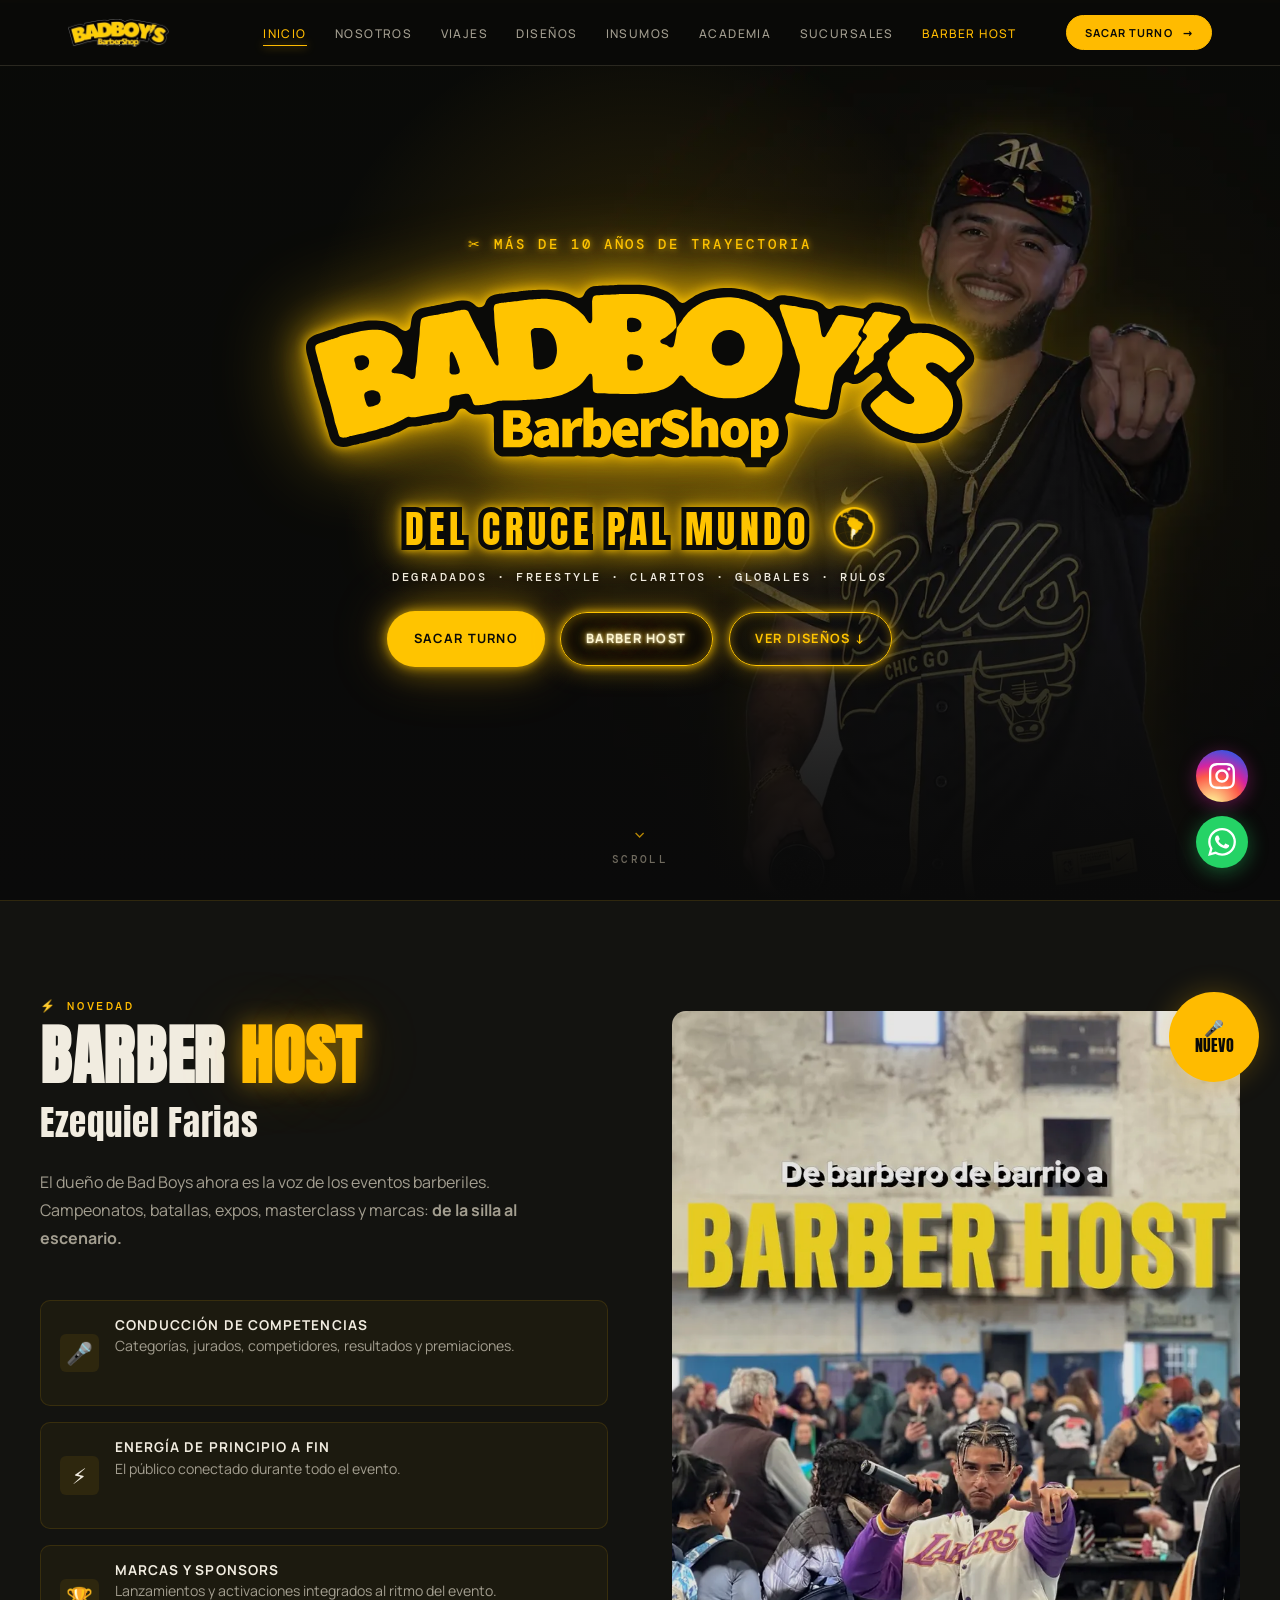
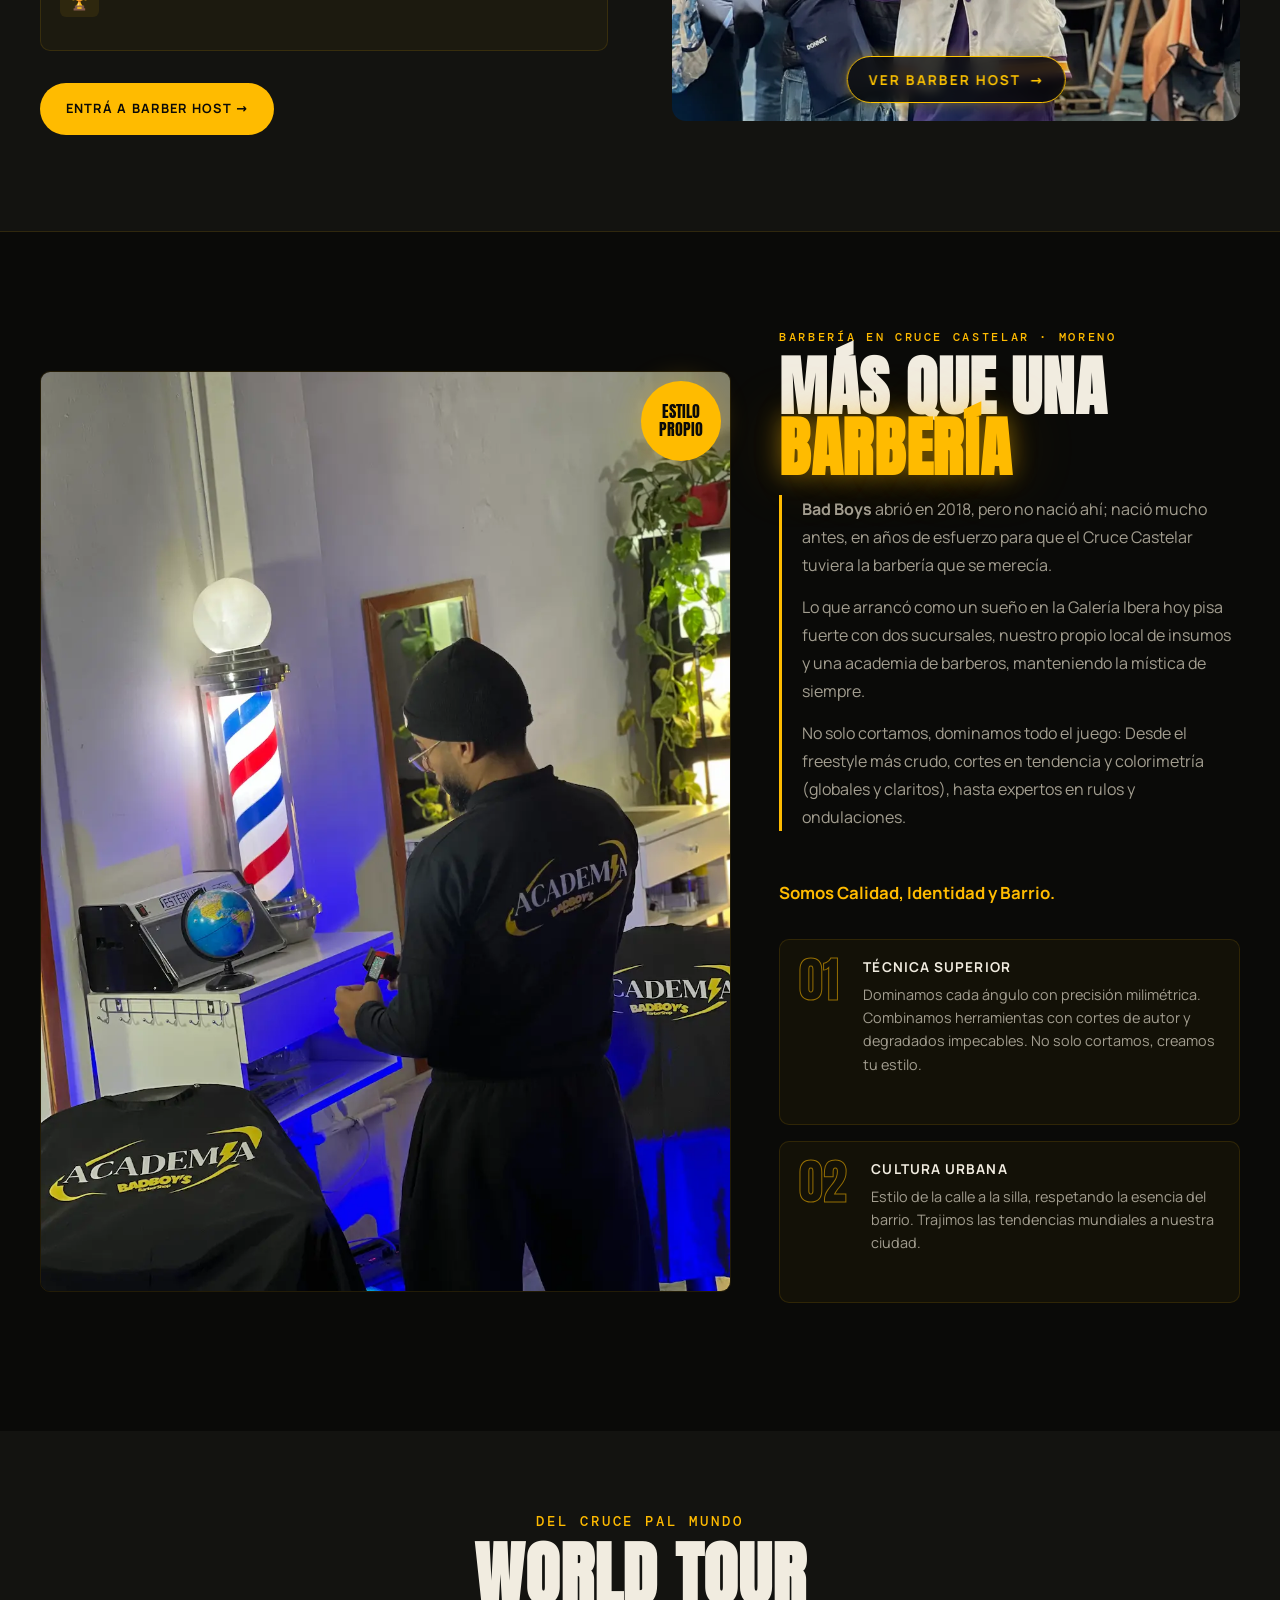
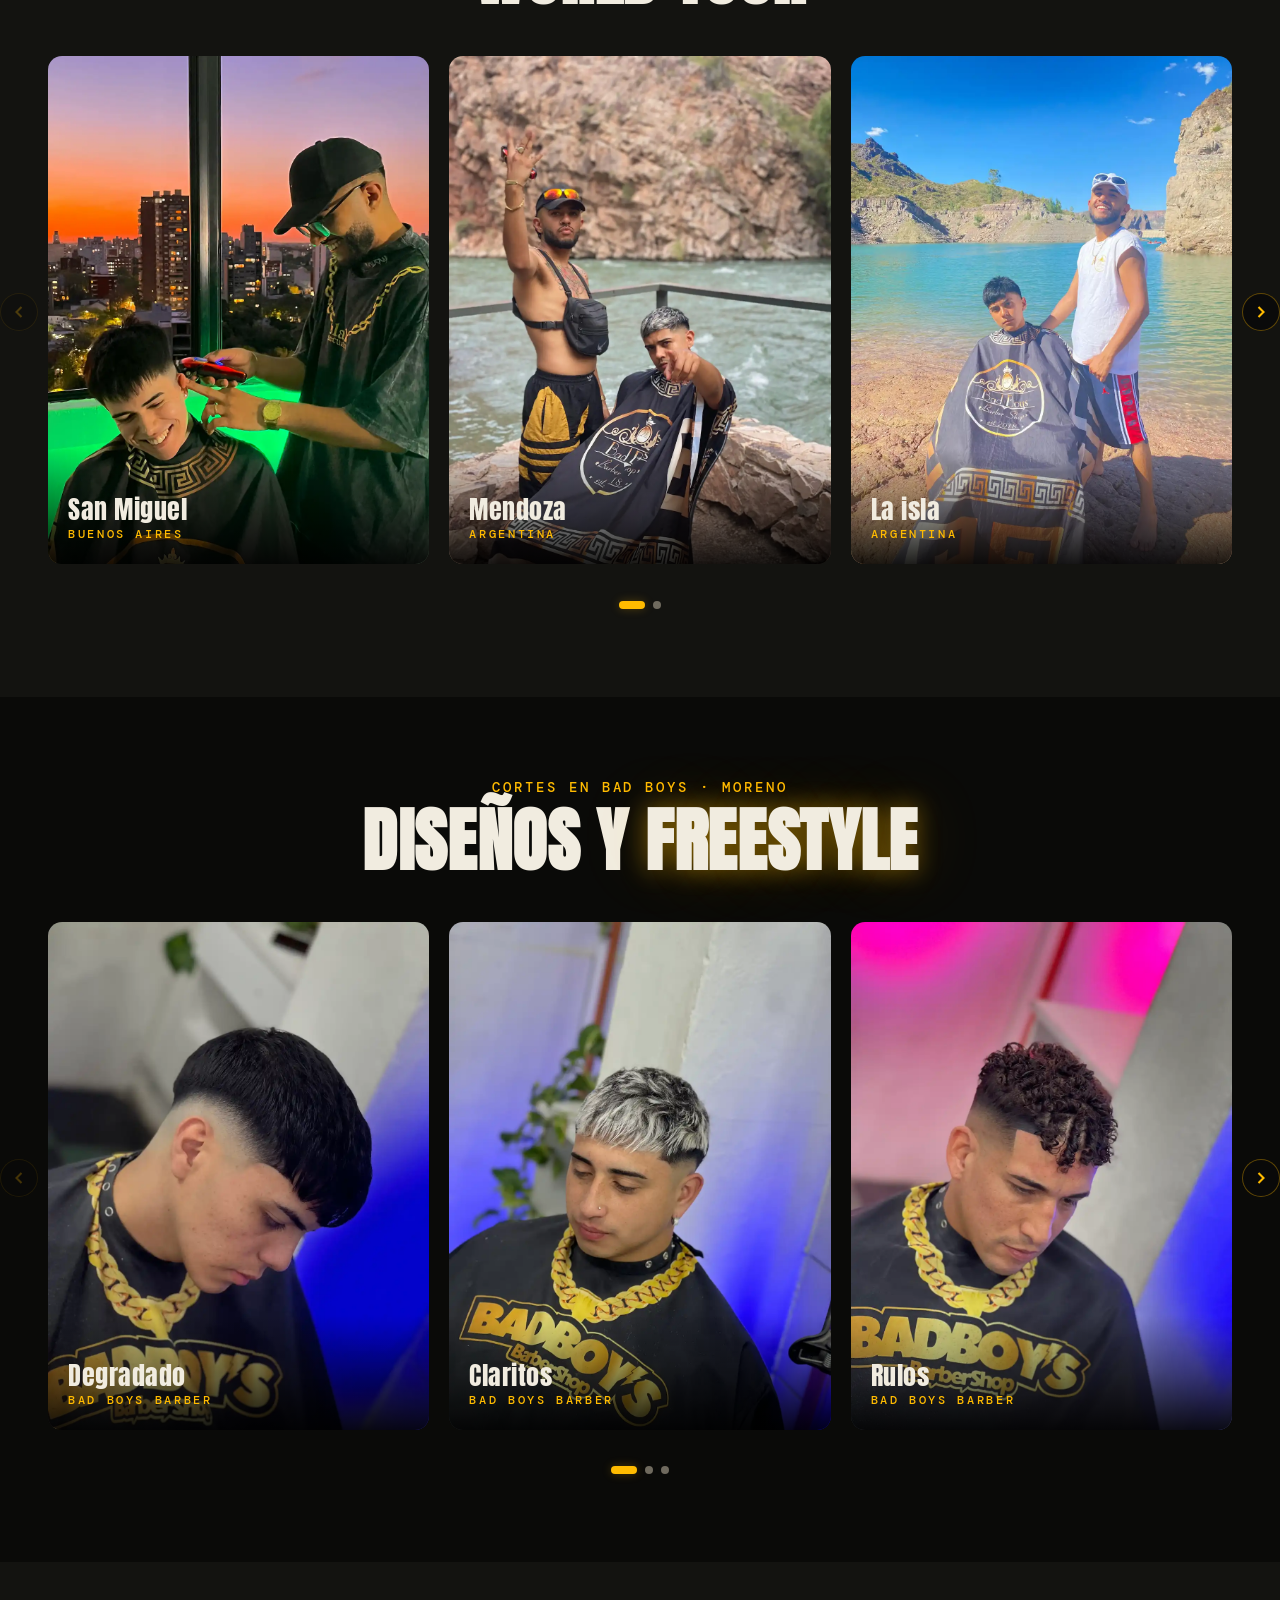
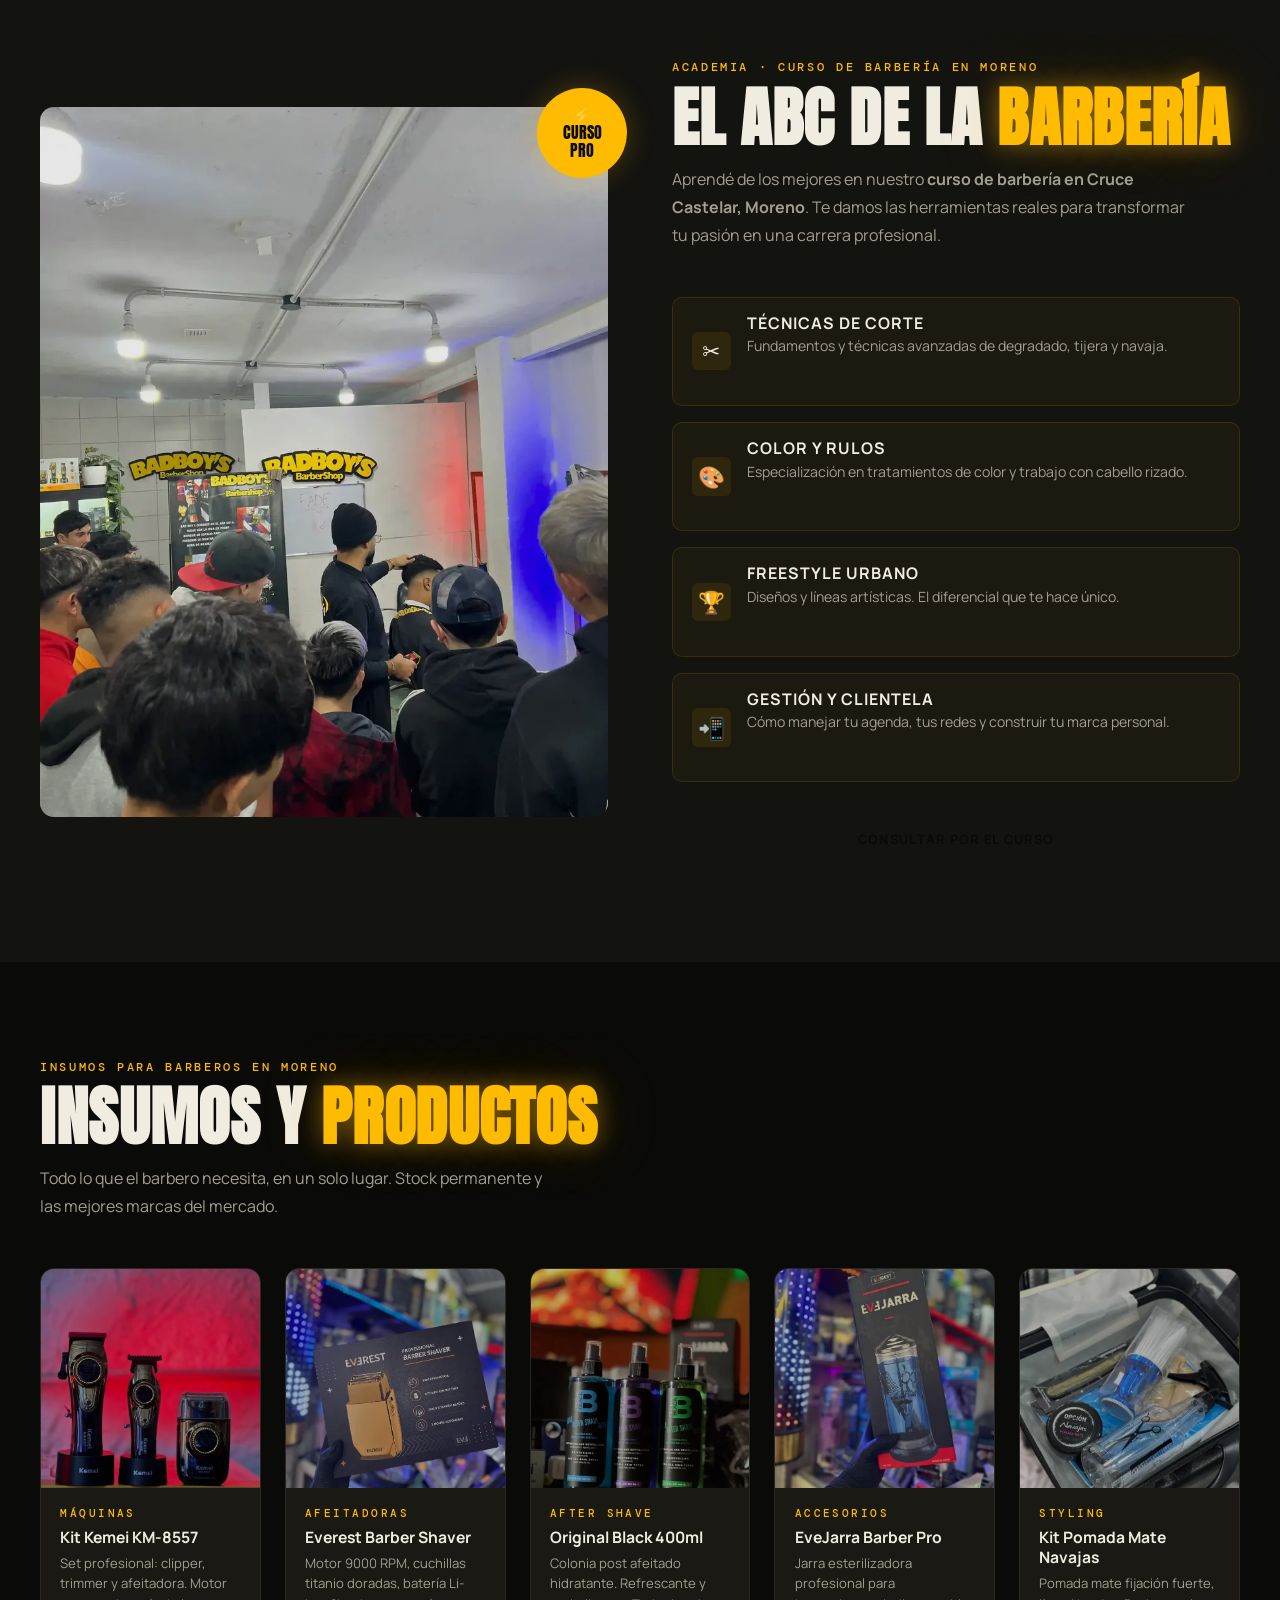
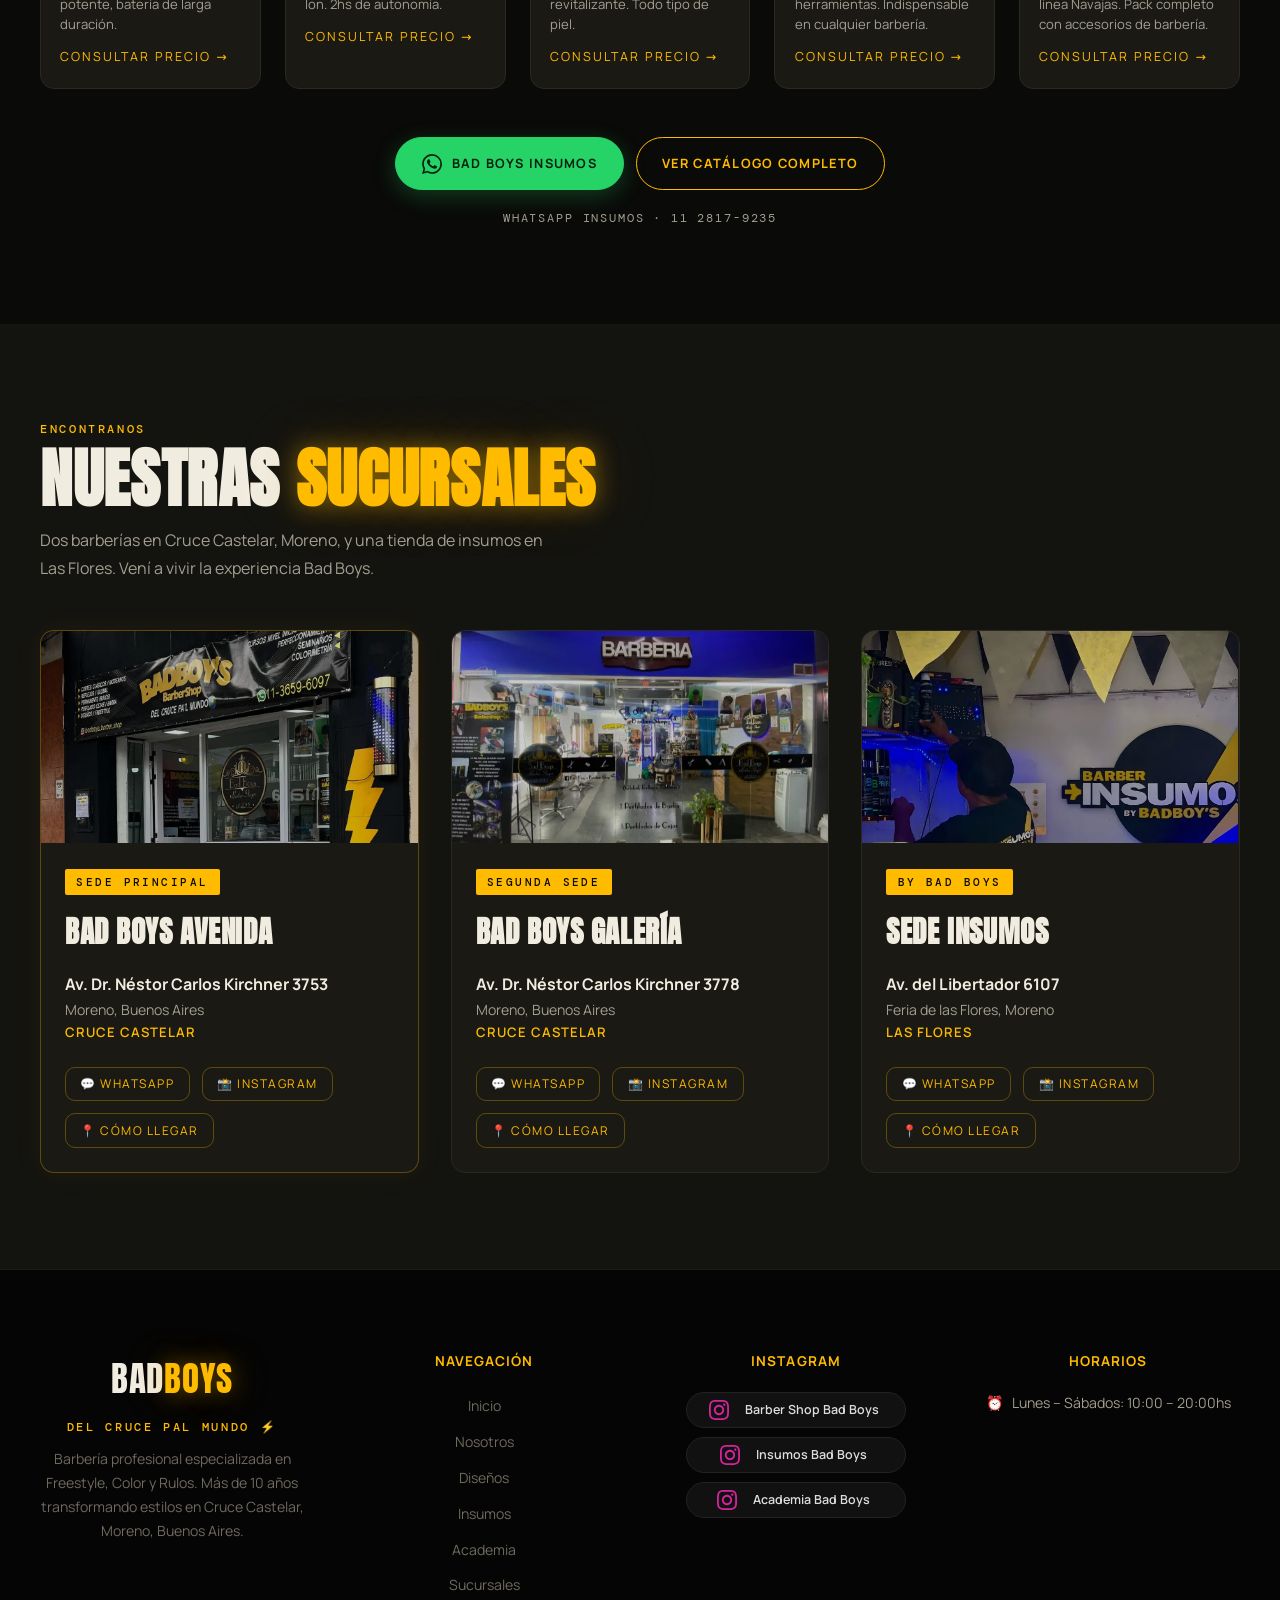
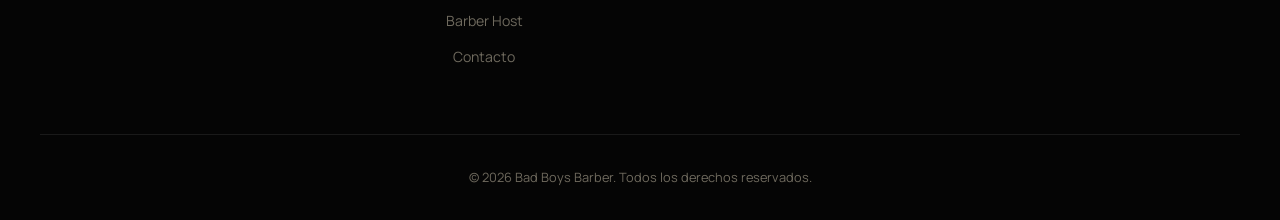
==== commit 83253dc8: "Ultima revision del dueño de bad boys" ====
--- a/index.html
+++ b/index.html
@@ -396,6 +396,7 @@
           <div class="academia-badge">
             <div class="inner">🎤<br>NUEVO</div>
           </div>
+          <span class="bh-ver-mas" aria-hidden="true">Ver Barber Host <b>→</b></span>
         </a>
 
       </div>
@@ -830,15 +831,15 @@
         <img src="assets/img/sucursales/insumos.webp" alt="Barbería Bad Boys — Sede Insumos Las Flores Moreno" width="718" height="779" loading="lazy" decoding="async" />
       </div>
       <div class="sucursal-body">
-        <span class="sucursal-badge">Sede Insumos</span>
-        <h3 class="sucursal-name">BAD BOYS INSUMOS</h3>
+        <span class="sucursal-badge">by Bad Boys</span>
+        <h3 class="sucursal-name">SEDE INSUMOS</h3>
         <address class="sucursal-info">
           <span class="sucursal-calle">Av. del Libertador 6107</span>
           <span class="sucursal-ciudad">Feria de las Flores, Moreno</span>
           <span class="sucursal-barrio">Las Flores</span>
         </address>
         <div class="sucursal-links">
-          <a href="https://wa.me/5491136596097?text=Hola!%20Quiero%20este%20producto%20" target="_blank" rel="noopener">💬 WhatsApp</a>
+          <a href="https://wa.me/5491128179235?text=Hola%20Bad%20Boys%20Insumos!%20Quiero%20consultar%20por%20productos." target="_blank" rel="noopener">💬 WhatsApp</a>
           <a href="https://www.instagram.com/barberinsumos.badboys/" target="_blank" rel="noopener">📸 Instagram</a>
           <a href="https://www.google.com/maps/place/Feria+Las+Flores+(+PREDIO+CERRADO)/@-34.5987528,-58.7607889,16.5z/data=!4m6!3m5!1s0x95bc971b210bb529:0x8e26c00b24b12211!8m2!3d-34.5989164!4d-58.7570852!16s%2Fg%2F11rb3y_9bt?entry=ttu&g_ep=EgoyMDI2MDYwMy4xIKXMDSoASAFQAw%3D%3D" target="_blank" rel="noopener">📍 Cómo llegar</a>
         </div>
--- a/assets/css/style.css
+++ b/assets/css/style.css
@@ -2100,3 +2100,37 @@
 @media (max-width: 360px) {
   .hero-ctas .btn { padding-inline: 0.5rem; font-size: 0.56rem; letter-spacing: 0.03em; }
 }
+
+
+/* Barber Host (home): pastilla "Ver Barber Host" para que se note que la foto es un link */
+.bh-img { position: relative; }
+.bh-ver-mas {
+  position: absolute;
+  left: 50%;
+  bottom: 1.1rem;
+  transform: translateX(-50%);
+  display: inline-flex;
+  align-items: center;
+  gap: 0.6rem;
+  white-space: nowrap;
+  padding: 0.7rem 1.3rem;
+  border-radius: 999px;
+  background: rgba(10, 10, 8, 0.78);
+  -webkit-backdrop-filter: blur(6px);
+  backdrop-filter: blur(6px);
+  border: 1.5px solid #ffc400;
+  color: #ffc400;
+  font-family: var(--fuente-cond);
+  font-size: 0.85rem;
+  font-weight: 700;
+  letter-spacing: 2px;
+  text-transform: uppercase;
+  box-shadow: 0 0 14px rgba(255, 196, 0, 0.35);
+  transition: background 0.3s, color 0.3s, box-shadow 0.3s;
+  pointer-events: none;
+}
+.bh-ver-mas b { display: inline-block; animation: bhMasNudge 1.6s ease-in-out infinite; }
+.bh-img:hover .bh-ver-mas,
+.bh-img:focus-visible .bh-ver-mas { background: #ffc400; color: #0a0a08; box-shadow: 0 0 22px rgba(255, 196, 0, 0.6); }
+@keyframes bhMasNudge { 0%, 100% { transform: translateX(0); } 50% { transform: translateX(5px); } }
+@media (prefers-reduced-motion: reduce) { .bh-ver-mas b { animation: none; } }
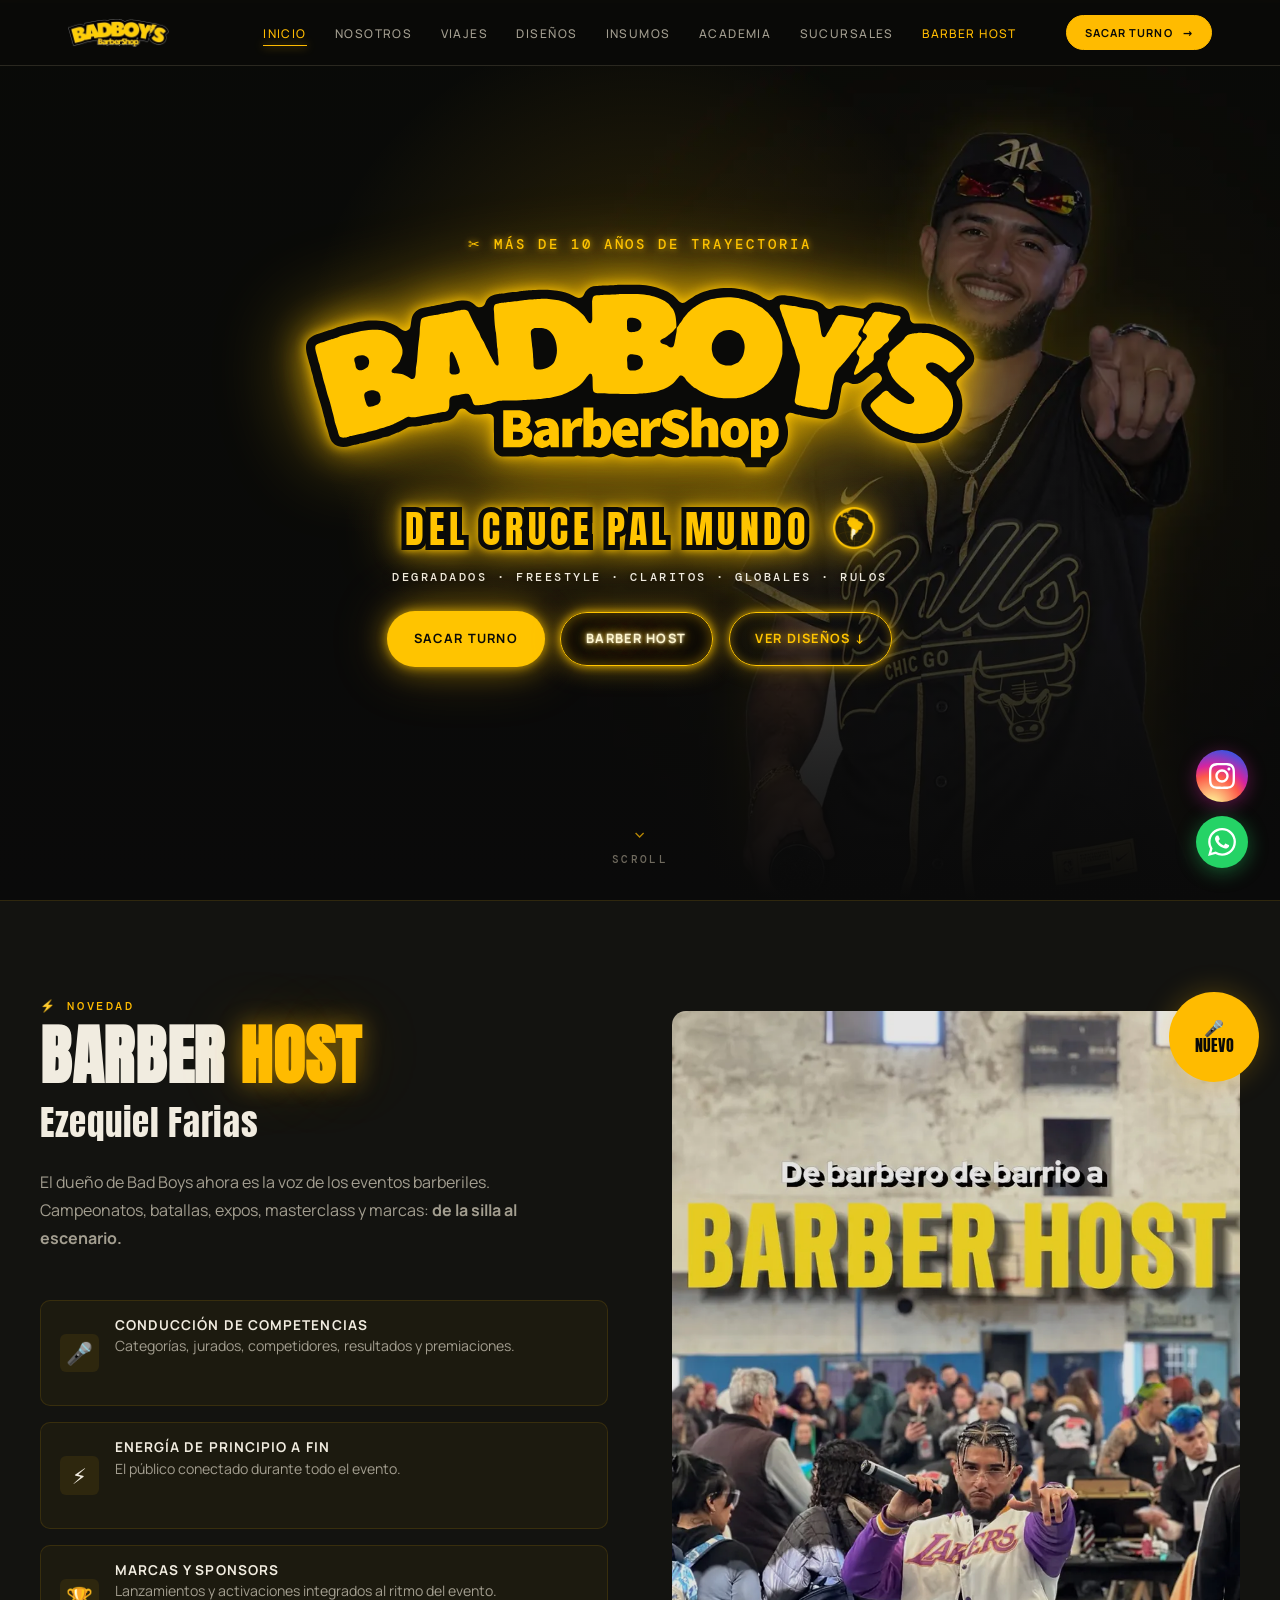
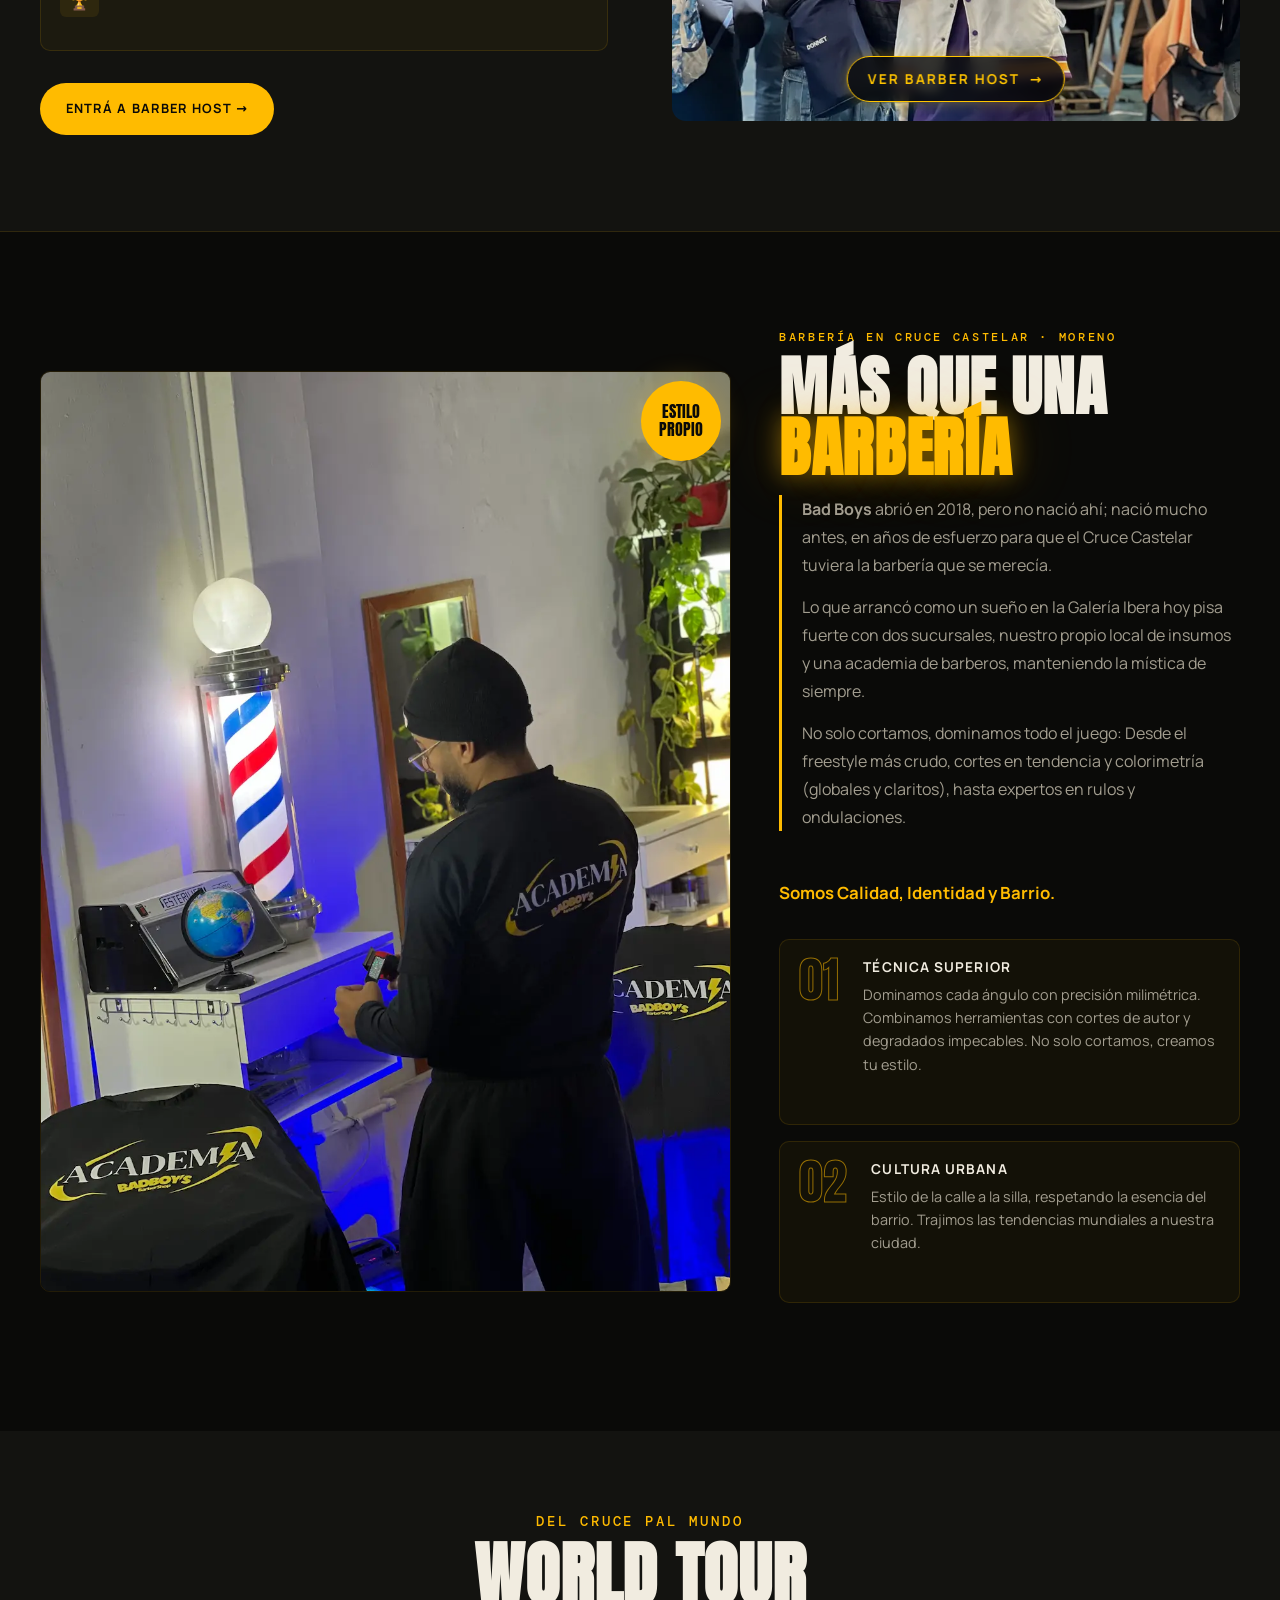
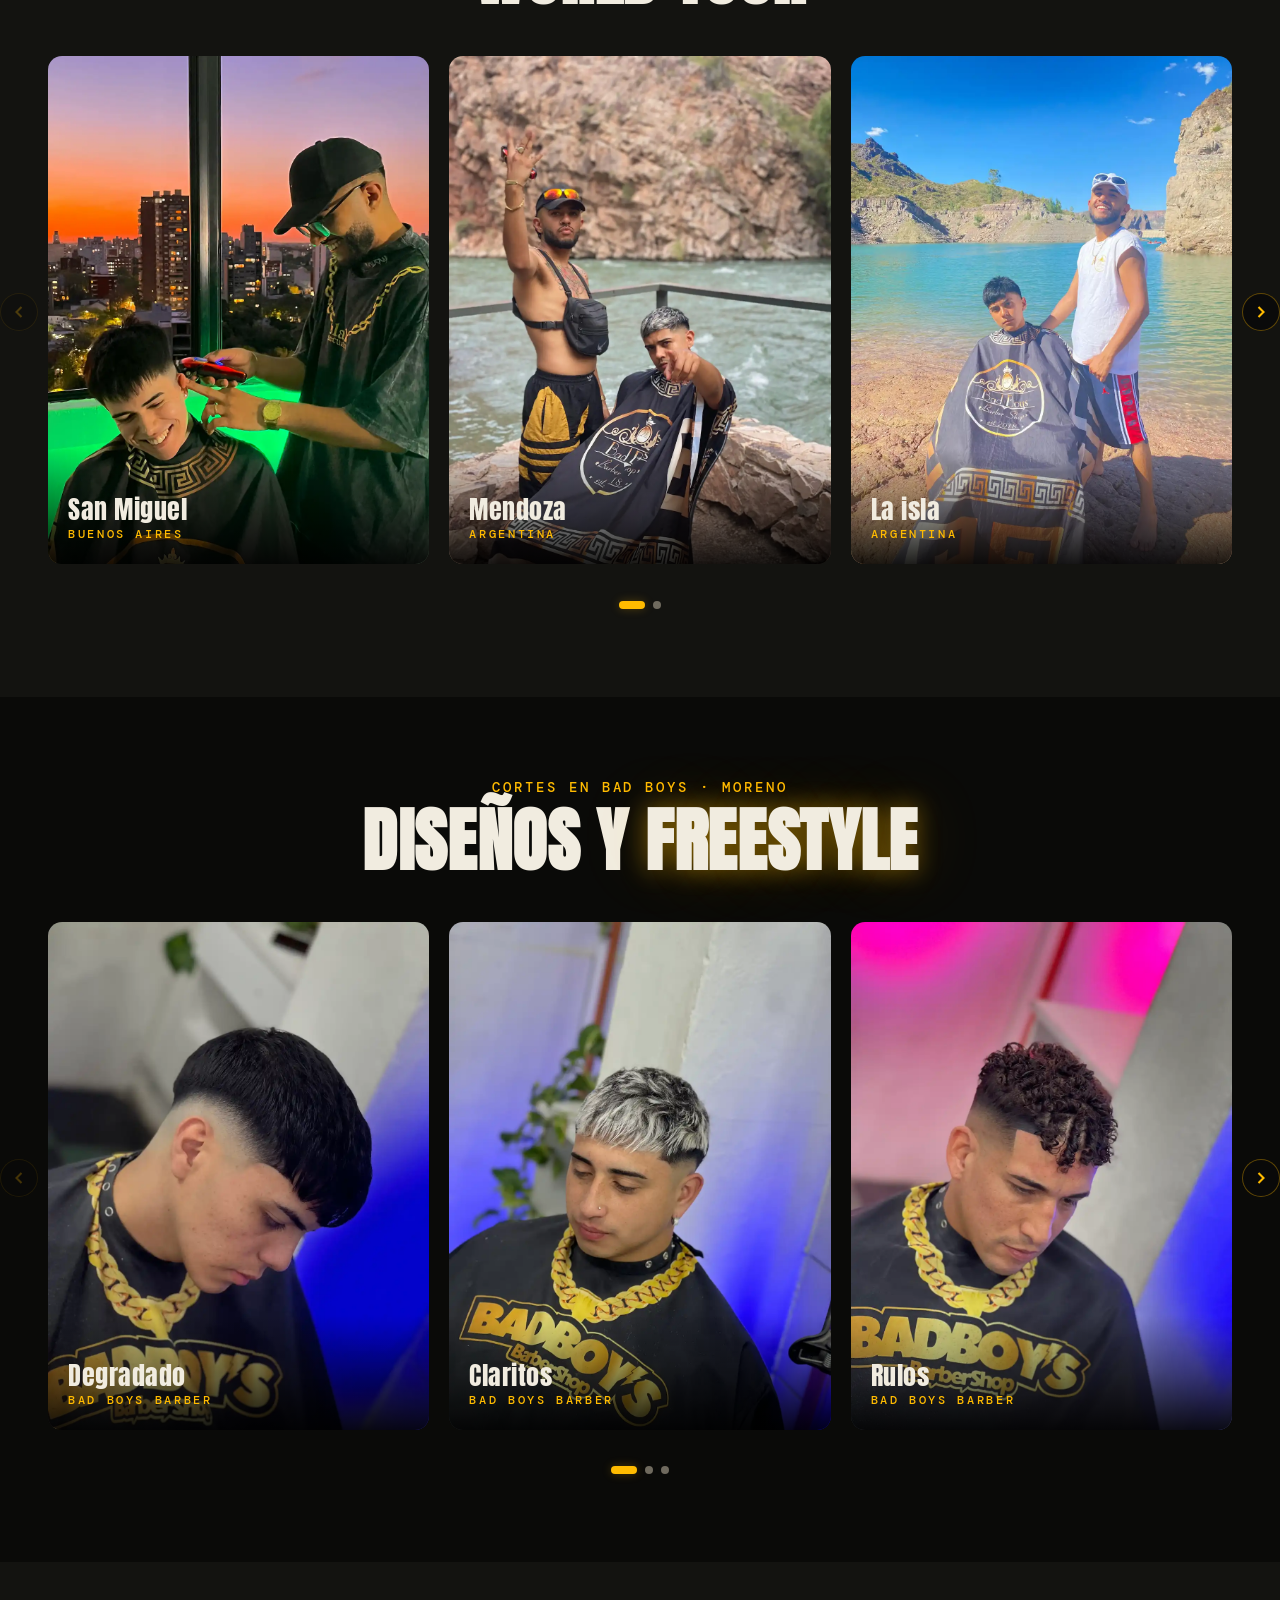
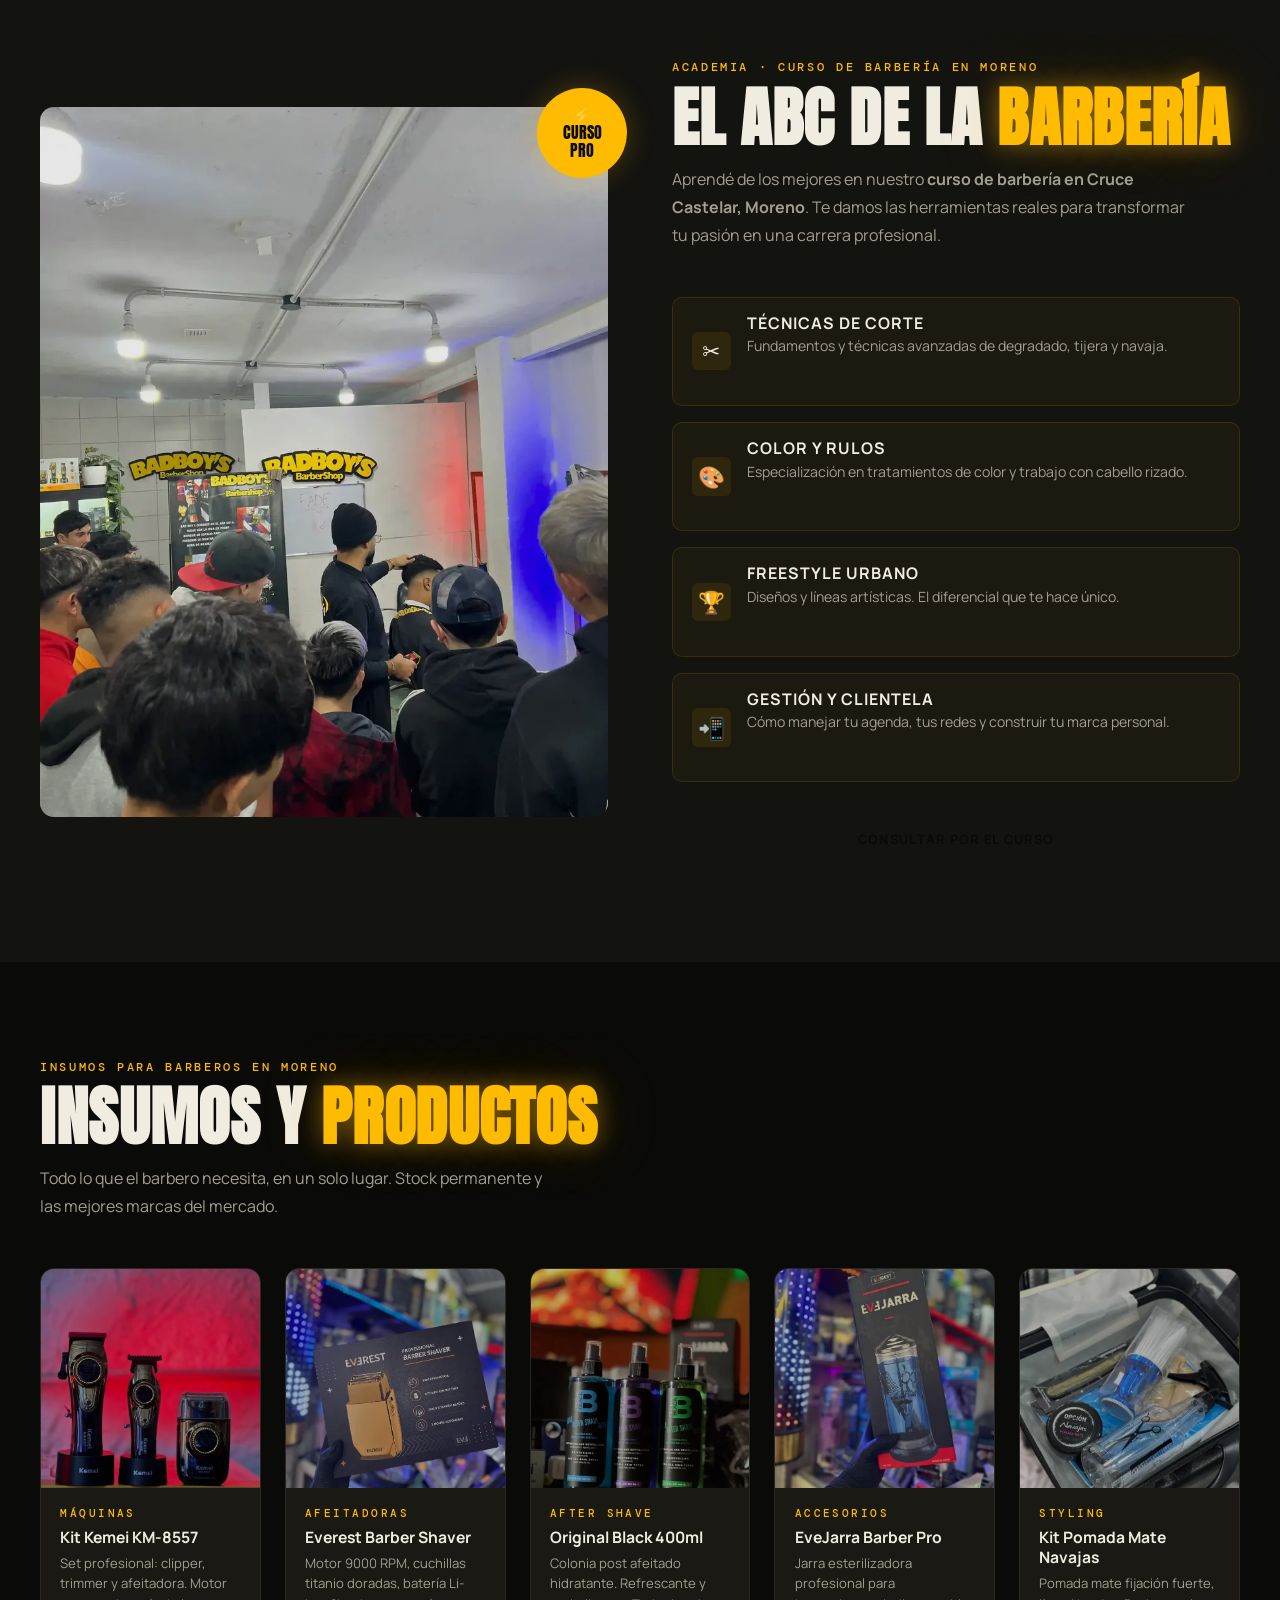
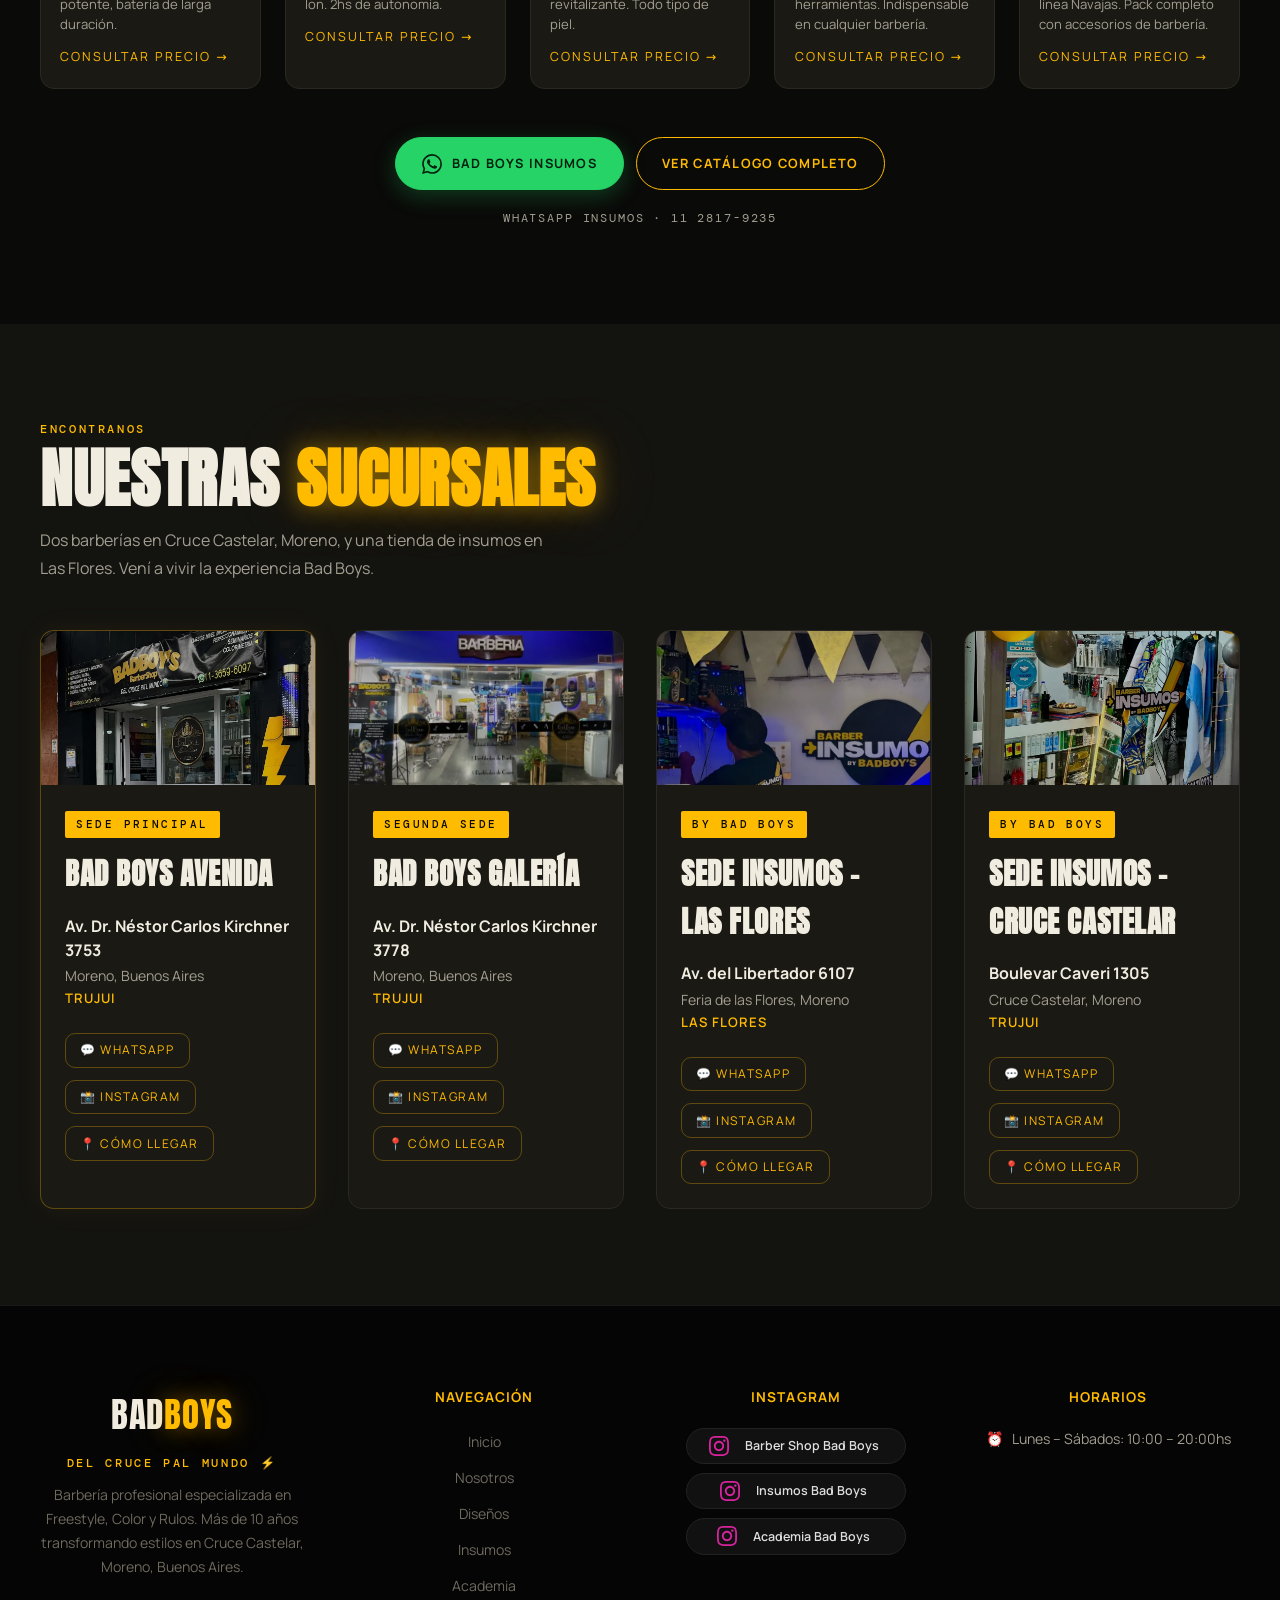
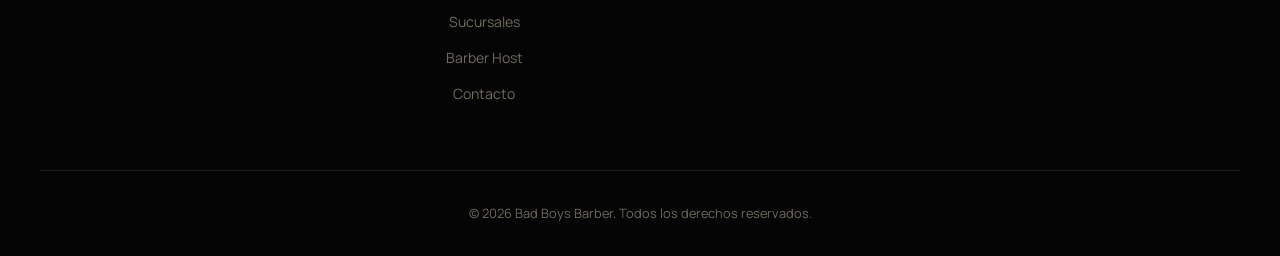
==== commit e765eadc: "Agregado de cuarta sucursal" ====
--- a/index.html
+++ b/index.html
@@ -797,7 +797,7 @@
             <address class="sucursal-info">
               <span class="sucursal-calle">Av. Dr. Néstor Carlos Kirchner 3753</span>
               <span class="sucursal-ciudad">Moreno, Buenos Aires</span>
-              <span class="sucursal-barrio">Cruce Castelar</span>
+              <span class="sucursal-barrio">Trujui</span>
             </address>
             <div class="sucursal-links">
               <a href="https://wa.me/5491136596097?text=Hola!%20Quiero%20turno%20en%20La%20Avenida" target="_blank" rel="noopener">💬 WhatsApp</a>
@@ -817,7 +817,7 @@
             <address class="sucursal-info">
               <span class="sucursal-calle">Av. Dr. Néstor Carlos Kirchner 3778</span>
               <span class="sucursal-ciudad">Moreno, Buenos Aires</span>
-              <span class="sucursal-barrio">Cruce Castelar</span>
+              <span class="sucursal-barrio">Trujui</span>
             </address>
             <div class="sucursal-links">
               <a href="https://wa.me/5491136596097?text=Hola!%20Quiero%20turno%20en%20Galería" target="_blank" rel="noopener">💬 WhatsApp</a>
@@ -832,7 +832,7 @@
       </div>
       <div class="sucursal-body">
         <span class="sucursal-badge">by Bad Boys</span>
-        <h3 class="sucursal-name">SEDE INSUMOS</h3>
+        <h3 class="sucursal-name">SEDE INSUMOS - LAS FLORES</h3>
         <address class="sucursal-info">
           <span class="sucursal-calle">Av. del Libertador 6107</span>
           <span class="sucursal-ciudad">Feria de las Flores, Moreno</span>
@@ -841,7 +841,26 @@
         <div class="sucursal-links">
           <a href="https://wa.me/5491128179235?text=Hola%20Bad%20Boys%20Insumos!%20Quiero%20consultar%20por%20productos." target="_blank" rel="noopener">💬 WhatsApp</a>
           <a href="https://www.instagram.com/barberinsumos.badboys/" target="_blank" rel="noopener">📸 Instagram</a>
-          <a href="https://www.google.com/maps/place/Feria+Las+Flores+(+PREDIO+CERRADO)/@-34.5987528,-58.7607889,16.5z/data=!4m6!3m5!1s0x95bc971b210bb529:0x8e26c00b24b12211!8m2!3d-34.5989164!4d-58.7570852!16s%2Fg%2F11rb3y_9bt?entry=ttu&g_ep=EgoyMDI2MDYwMy4xIKXMDSoASAFQAw%3D%3D" target="_blank" rel="noopener">📍 Cómo llegar</a>
+          <a href="https://www.google.com/maps?q=Barber+Insumos+by+Badboys,+Av.+del+Libertador+6107,+B1736ABG+Moreno,+Provincia+de+Buenos+Aires&ftid=0x95bc975ff442d32b:0x8d73bfeb8c0b0ab7&hl=es-419&gl=py&entry=gps&g_ep=CAISBjYuMzUuNBgAIKzfAUICQVI%3D&skid=0ddd7a55-8dcb-4cd3-8389-8e065198190b&g_st=ic" target="_blank" rel="noopener">📍 Cómo llegar</a>
+        </div>
+      </div>
+      </article>
+           <article class="sucursal-card reveal" data-delay="240">
+      <div class="sucursal-img">
+        <img src="assets/img/sucursales/insumos-2.jpg" alt="Barbería Bad Boys — Sede Insumos Las Flores Moreno" width="718" height="779" loading="lazy" decoding="async" />
+      </div>
+      <div class="sucursal-body">
+        <span class="sucursal-badge">by Bad Boys</span>
+        <h3 class="sucursal-name">SEDE INSUMOS - CRUCE CASTELAR</h3>
+        <address class="sucursal-info">
+          <span class="sucursal-calle">Boulevar Caveri 1305</span>
+          <span class="sucursal-ciudad">Cruce Castelar, Moreno</span>
+          <span class="sucursal-barrio">Trujui</span>
+        </address>
+        <div class="sucursal-links">
+          <a href="https://wa.me/5491128179235?text=Hola%20Bad%20Boys%20Insumos!%20Quiero%20consultar%20por%20productos." target="_blank" rel="noopener">💬 WhatsApp</a>
+          <a href="https://www.instagram.com/barberinsumos.badboys/" target="_blank" rel="noopener">📸 Instagram</a>
+          <a href="https://www.google.com/maps/place/Barber+Insumos+-+Cruce+Castelar/@-34.5837386,-58.7499334,21z/data=!4m6!3m5!1s0x95bc9739d0abf003:0x5513bc01a0649478!8m2!3d-34.5837659!4d-58.7497291!16s%2Fg%2F11zzbbfp26?hl=es-419&entry=ttu&g_ep=EgoyMDI2MTAwNi4wIKXMDSoASAFQAw%3D%3D" target="_blank" rel="noopener">📍 Cómo llegar</a>
         </div>
       </div>
       </article>
--- a/assets/css/style.css
+++ b/assets/css/style.css
@@ -1140,10 +1140,11 @@
 
 .sucursales-grid {
   display: grid;
-  grid-template-columns: 1fr 1fr 1fr;
+  grid-template-columns: repeat(4, 1fr);
   gap: 2rem;
   margin-top: 3rem;
 }
+
 
 .sucursal-card {
   background: var(--negro-3);
